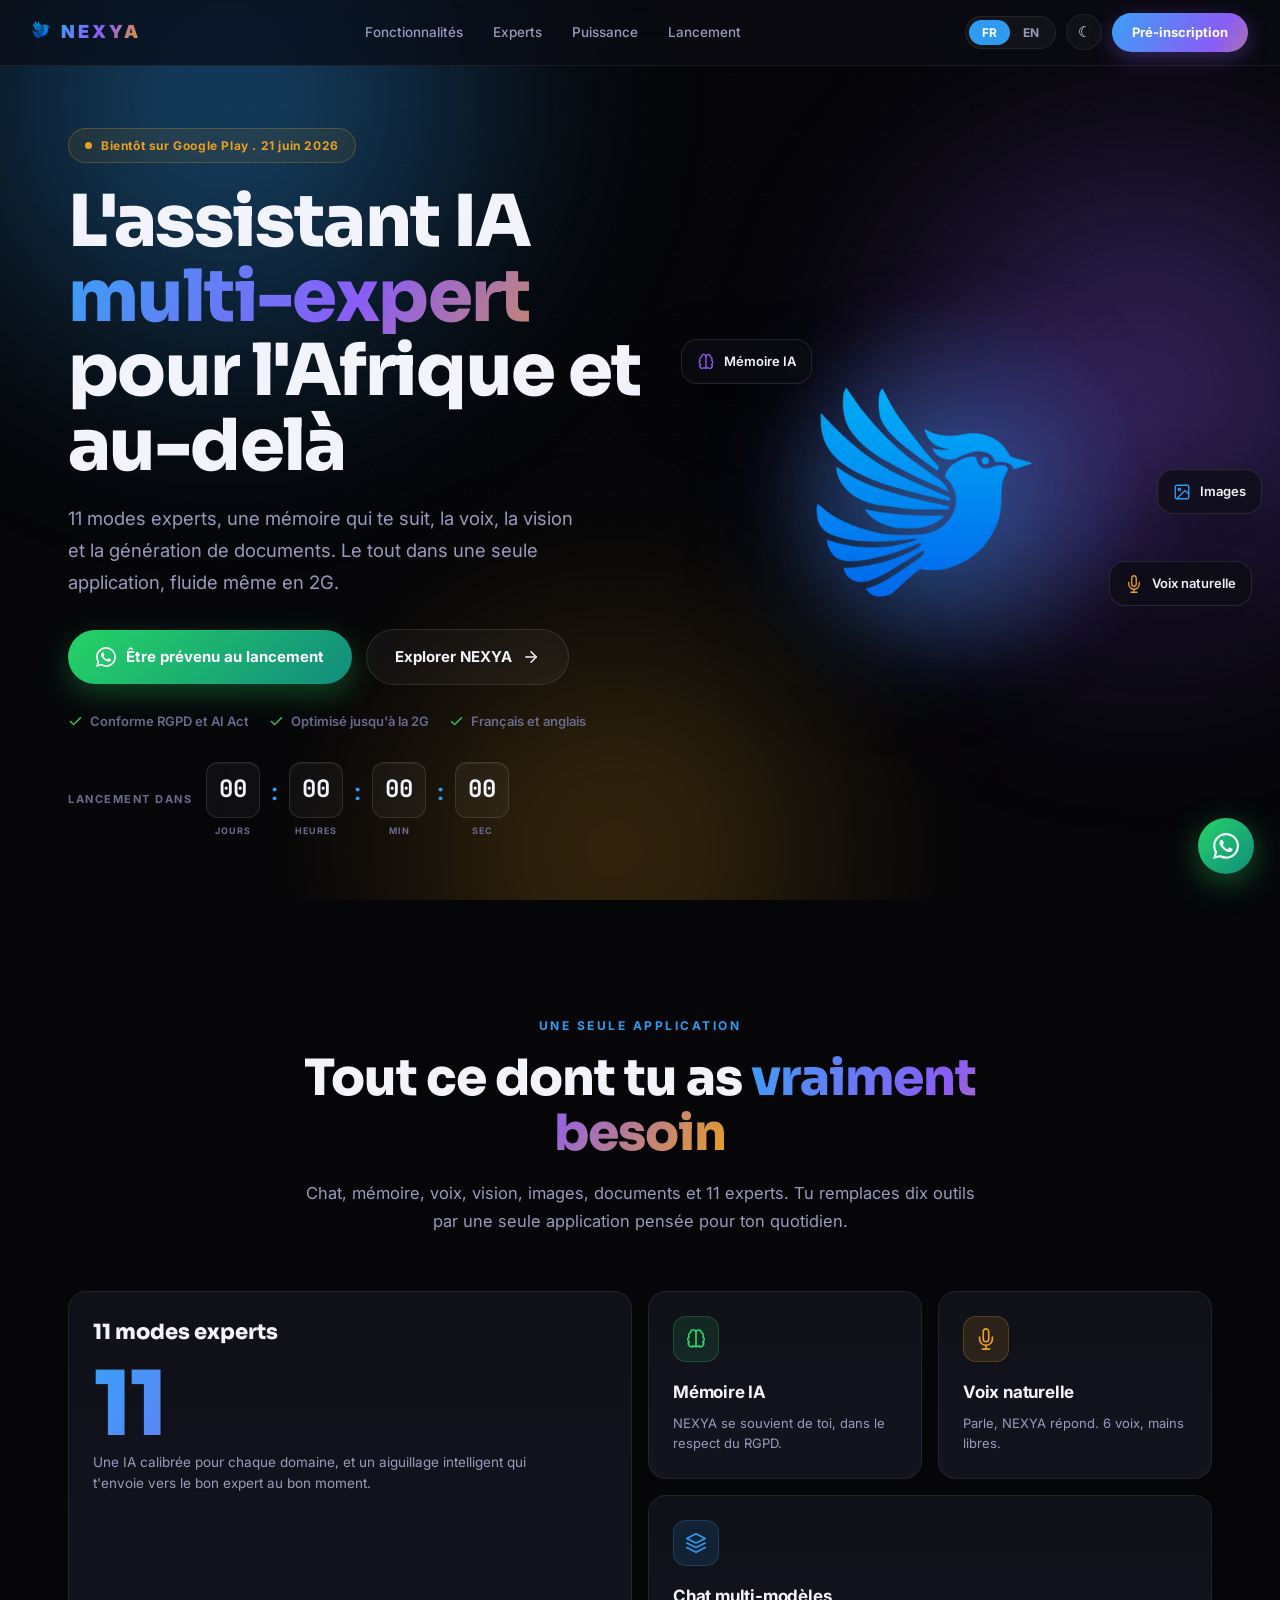
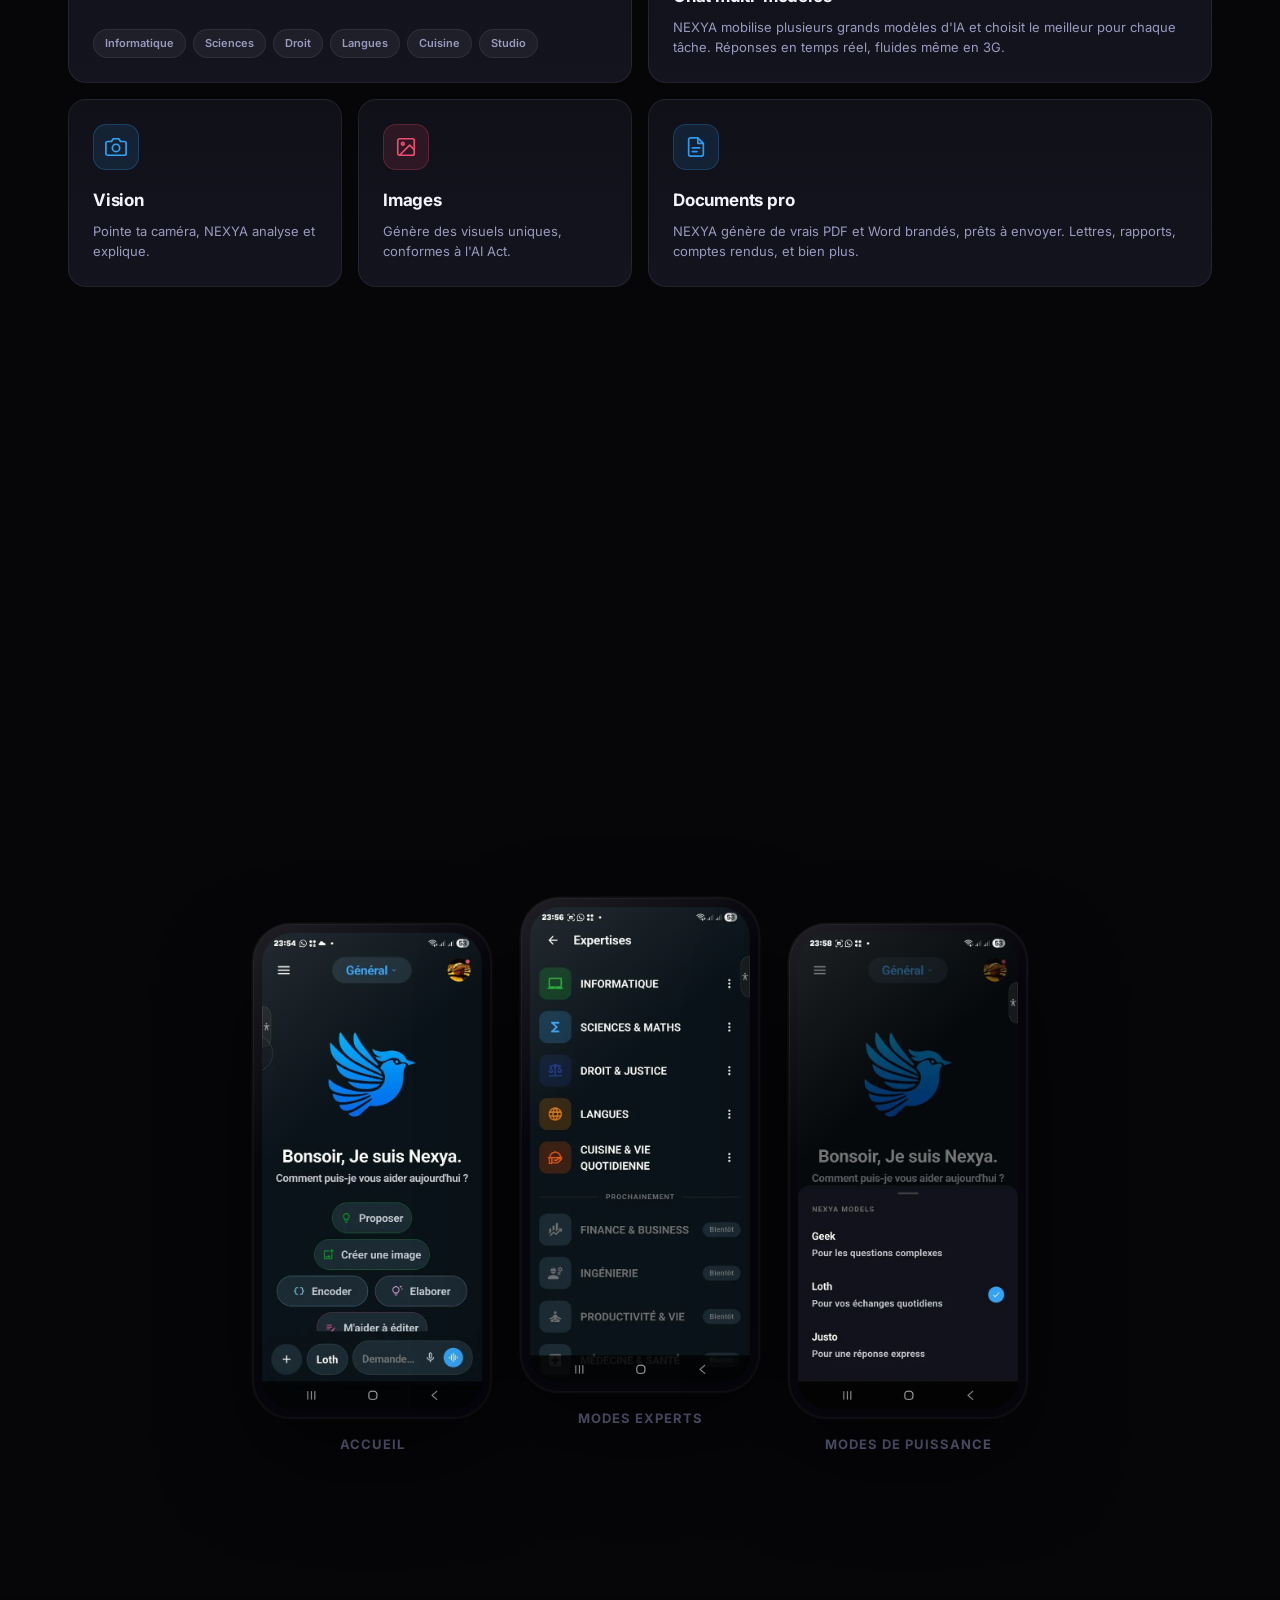
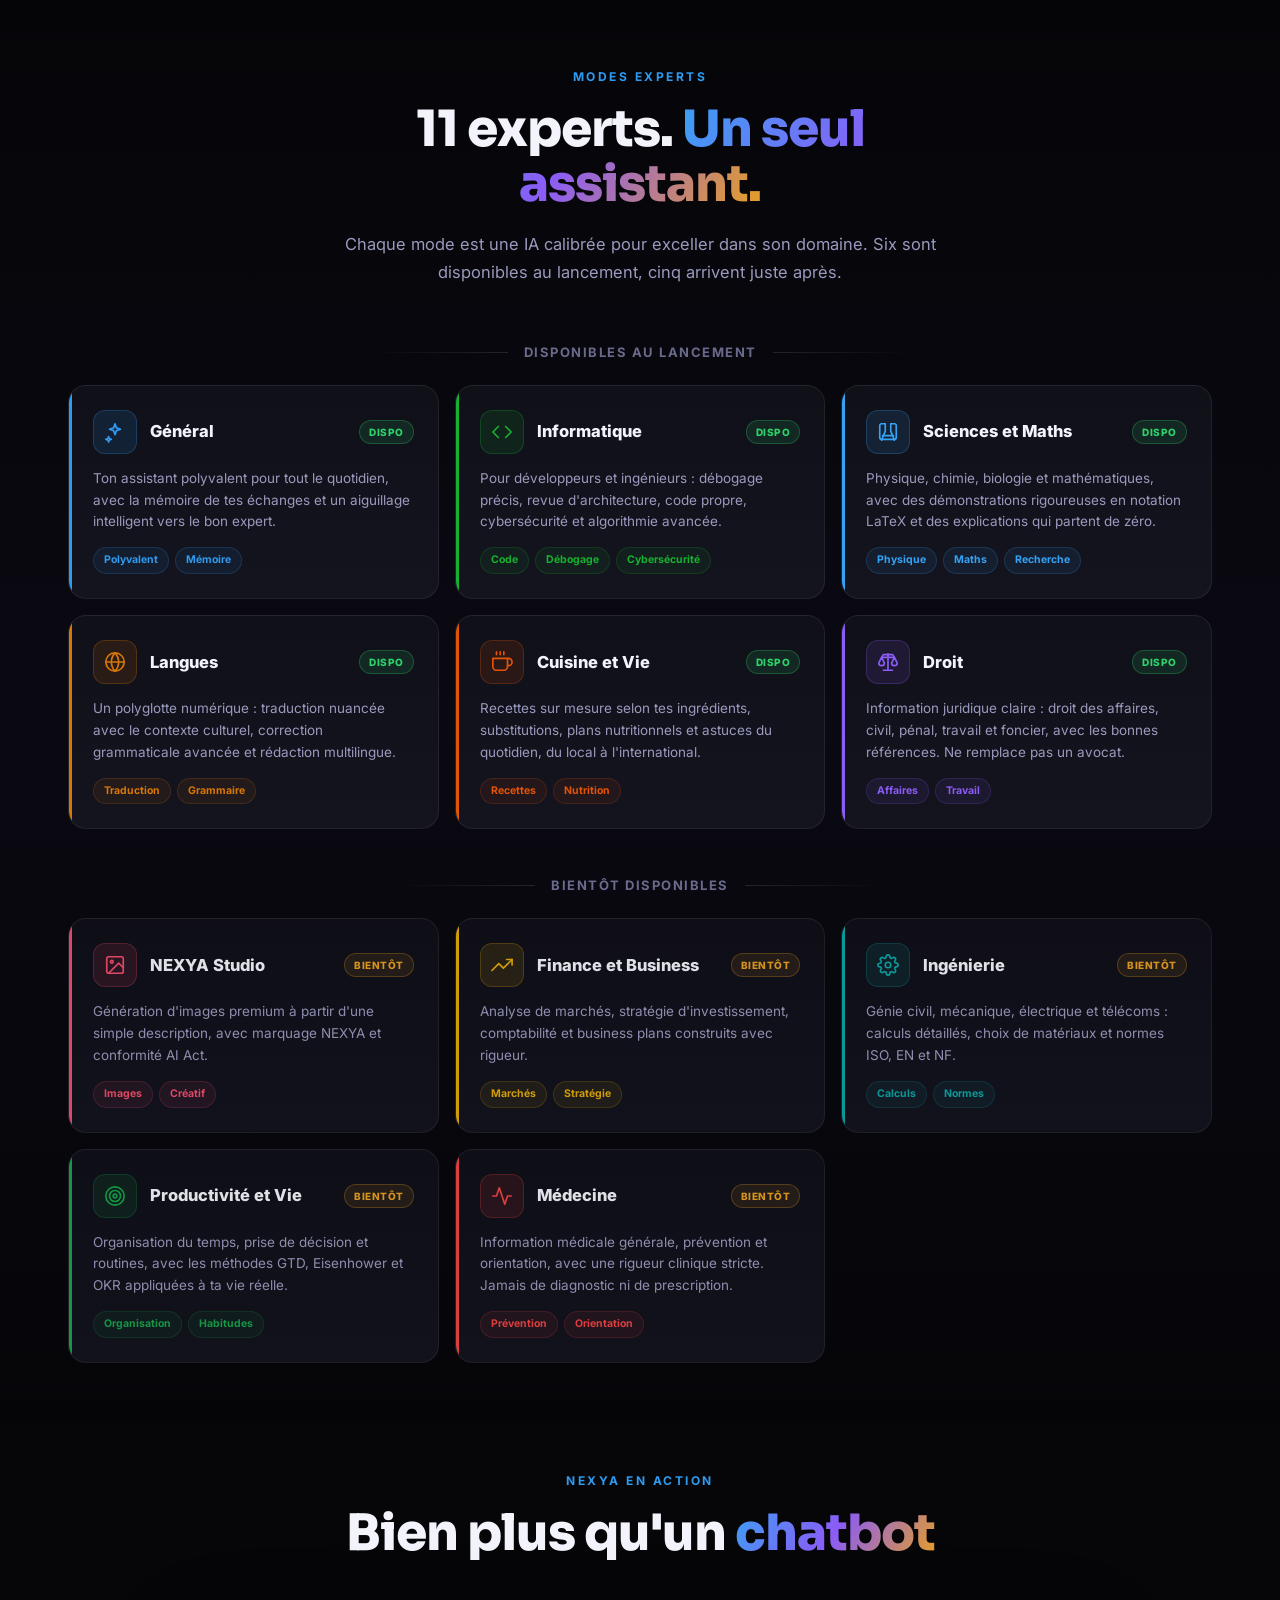
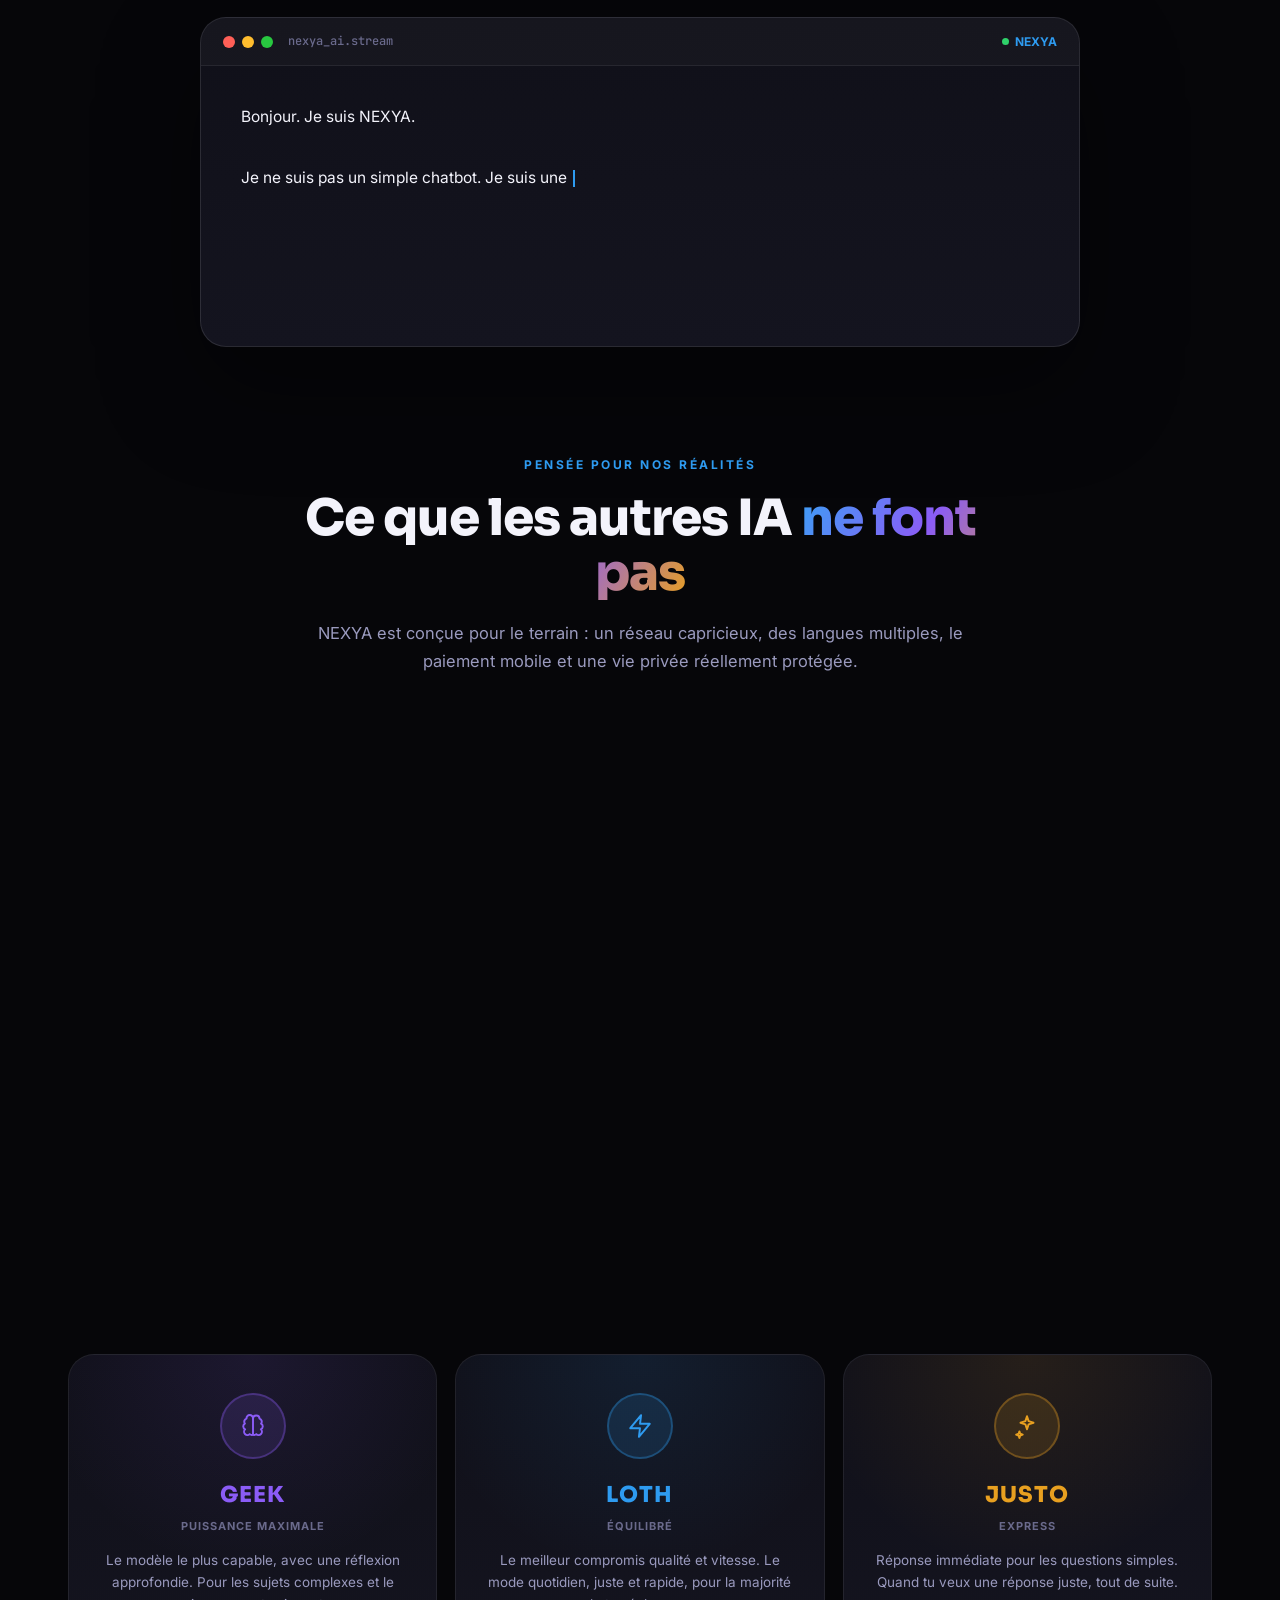
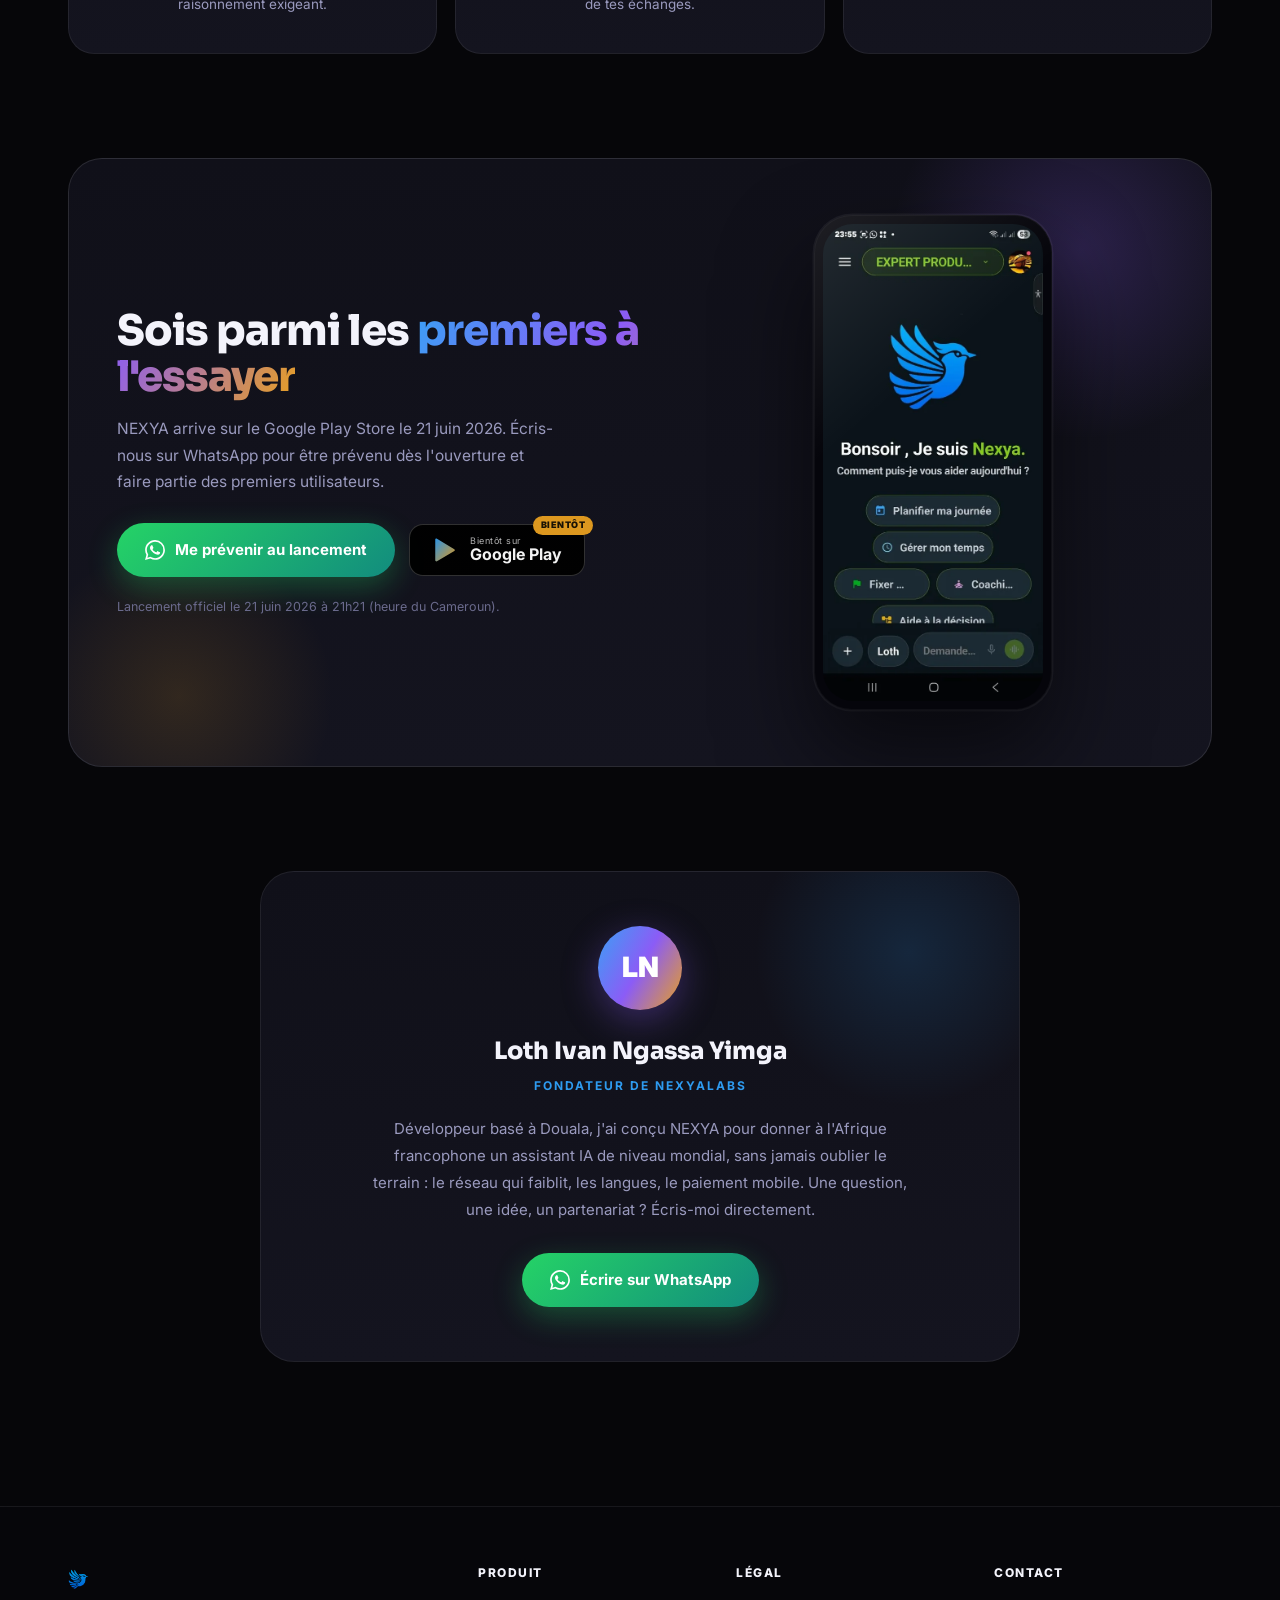
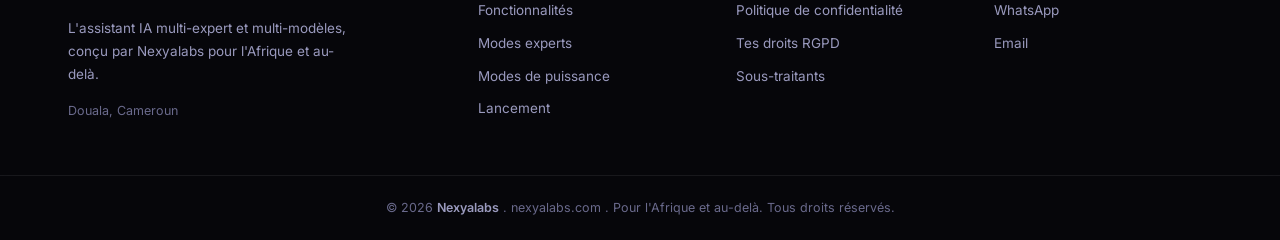
==== index.html @ 88c75c18 "Captures app reelles basculables sombre/clair + retour du gros logo oiseau flottant Nouvelle section" ====
<!DOCTYPE html>
<html lang="fr" data-theme="dark">
<head>
<meta charset="UTF-8"/>
<meta name="viewport" content="width=device-width, initial-scale=1.0"/>

<title>NEXYA AI - Assistant IA multi-expert | Nexyalabs</title>
<meta name="description" content="NEXYA AI, l'assistant IA multi-expert pour l'Afrique et au-delà. 11 modes experts, mémoire IA, voix, vision et documents. Bientôt sur Google Play."/>
<meta name="author" content="Nexyalabs - Loth Ivan Ngassa Yimga"/>
<meta name="theme-color" content="#060609"/>
<link rel="canonical" href="https://nexyalabs.com/"/>

<meta property="og:type" content="website"/>
<meta property="og:site_name" content="Nexyalabs"/>
<meta property="og:title" content="NEXYA AI - L'IA multi-expert pour l'Afrique et au-delà"/>
<meta property="og:description" content="11 modes experts, mémoire IA, voix, vision et documents pro. Bientôt sur Google Play."/>
<meta property="og:url" content="https://nexyalabs.com/"/>
<meta property="og:image" content="https://nexyalabs.com/assets/images/og-image.png"/>
<meta property="og:image:width" content="1200"/>
<meta property="og:image:height" content="630"/>
<meta property="og:locale" content="fr_FR"/>
<meta property="og:locale:alternate" content="en_US"/>

<meta name="twitter:card" content="summary_large_image"/>
<meta name="twitter:title" content="NEXYA AI - L'IA multi-expert pour l'Afrique et au-delà"/>
<meta name="twitter:description" content="11 modes experts, mémoire IA, voix, vision et documents pro. Bientôt sur Google Play."/>
<meta name="twitter:image" content="https://nexyalabs.com/assets/images/og-image.png"/>

<link rel="icon" type="image/png" sizes="32x32" href="/assets/images/favicon-32.png"/>
<link rel="icon" type="image/png" sizes="192x192" href="/assets/images/icon-192.png"/>
<link rel="apple-touch-icon" href="/assets/images/apple-touch-icon.png"/>
<link rel="manifest" href="/site.webmanifest"/>

<link rel="preconnect" href="https://fonts.googleapis.com"/>
<link rel="preconnect" href="https://fonts.gstatic.com" crossorigin/>
<link href="https://fonts.googleapis.com/css2?family=Inter:wght@300;400;500;600;700;800;900&family=JetBrains+Mono:wght@400;500;700&family=Sora:wght@600;700;800&display=swap" rel="stylesheet"/>

<script type="application/ld+json">
{ "@context": "https://schema.org", "@type": "Organization", "name": "Nexyalabs", "url": "https://nexyalabs.com", "logo": "https://nexyalabs.com/assets/images/icon-512.png", "founder": { "@type": "Person", "name": "Loth Ivan Ngassa Yimga" }, "foundingLocation": { "@type": "Place", "name": "Douala, Cameroun" }, "description": "Nexyalabs développe NEXYA AI, un assistant conversationnel mobile multi-expert et multi-modèles, pour l'Afrique et au-delà." }
</script>
<script type="application/ld+json">
{ "@context": "https://schema.org", "@type": "SoftwareApplication", "name": "NEXYA AI", "operatingSystem": "Android, iOS", "applicationCategory": "ProductivityApplication", "description": "Assistant IA multi-expert et multi-modèles : 11 modes experts, mémoire IA, voix, vision, génération d'images et de documents.", "publisher": { "@type": "Organization", "name": "Nexyalabs" } }
</script>

<!-- Countdown : 21 juin 2026 21h21 WAT (UTC+1) = 20h21 UTC -->
<script>
(function(){
  var L = new Date(Date.UTC(2026,5,21,20,21,0));
  var diff = L - Date.now(); if(diff<0) diff=0;
  window._CD = { d:String(Math.floor(diff/86400000)).padStart(2,'0'), h:String(Math.floor((diff%86400000)/3600000)).padStart(2,'0'), m:String(Math.floor((diff%3600000)/60000)).padStart(2,'0'), s:String(Math.floor((diff%60000)/1000)).padStart(2,'0') };
  window._LAUNCH = L;
})();
</script>

<style>
*,*::before,*::after{box-sizing:border-box;margin:0;padding:0}
html{scroll-behavior:smooth;-webkit-text-size-adjust:100%}

:root{
  --bg:#060609; --bg2:#0c0c12; --card:#101019; --card2:#14141f;
  --primary:#2E9BF0; --pr:46,155,240;
  --violet:#8B5CF6; --vr:139,92,246;
  --gold:#E8A020;   --gr:232,160,32;
  --grad:linear-gradient(120deg,#3aa0f5 0%,#8B5CF6 50%,#E8A020 100%);
  --text:#f3f3fb; --text2:#9a9abe; --text3:#6a6a8c;
  --line:rgba(255,255,255,.07); --line2:rgba(255,255,255,.11);
  --glass:rgba(12,12,18,.72);
  --r1:12px; --r2:18px; --r3:26px; --r4:34px; --rp:100px;
  --ease:cubic-bezier(.22,1,.36,1); --t:.35s;
  --shadow:0 24px 60px rgba(0,0,0,.45);
  --maxw:1200px;
}
[data-theme="light"]{
  --bg:#f5f6fc; --bg2:#eef0f8; --card:#ffffff; --card2:#f7f8fd;
  --primary:#1a7dd4; --pr:26,125,212; --violet:#7c4ddb; --vr:124,77,219; --gold:#b8780a; --gr:184,120,10;
  --grad:linear-gradient(120deg,#1a7dd4 0%,#7c4ddb 50%,#b8780a 100%);
  --text:#0b0b1c; --text2:#4c4c68; --text3:#8585a4;
  --line:rgba(0,0,0,.08); --line2:rgba(0,0,0,.13);
  --glass:rgba(245,246,252,.8);
  --shadow:0 24px 60px rgba(40,40,90,.14);
}
body{font-family:'Inter',sans-serif;background:var(--bg);color:var(--text);line-height:1.6;overflow-x:hidden;transition:background var(--t),color var(--t);-webkit-font-smoothing:antialiased}
::selection{background:rgba(var(--vr),.32);color:#fff}
a{color:inherit}
.font-d{font-family:'Sora','Inter',sans-serif}

.skip-link{position:absolute;left:-9999px;top:0;z-index:2000;padding:12px 20px;background:var(--primary);color:#fff;border-radius:0 0 12px 0;font-weight:700;font-size:14px}
.skip-link:focus{left:0;text-decoration:underline}
a:focus-visible,button:focus-visible,input:focus-visible{outline:2px solid var(--primary);outline-offset:3px;border-radius:8px}

/* ===== FOND AURORA + GRILLE ===== */
.bg-layer{position:fixed;inset:0;z-index:0;pointer-events:none;overflow:hidden}
.aurora{position:absolute;border-radius:50%;filter:blur(90px);opacity:.55;will-change:transform}
.au1{width:62vw;height:62vw;max-width:760px;max-height:760px;background:radial-gradient(circle,rgba(46,155,240,.9),transparent 68%);top:-22vw;left:-12vw;animation:au 20s ease-in-out infinite}
.au2{width:56vw;height:56vw;max-width:680px;max-height:680px;background:radial-gradient(circle,rgba(139,92,246,.8),transparent 68%);top:4vw;right:-16vw;animation:au 26s ease-in-out infinite reverse}
.au3{width:48vw;height:48vw;max-width:620px;max-height:620px;background:radial-gradient(circle,rgba(232,160,32,.55),transparent 68%);bottom:-20vw;left:24vw;animation:au 30s ease-in-out infinite}
[data-theme="light"] .aurora{opacity:.32}
@keyframes au{0%,100%{transform:translate(0,0) scale(1)}33%{transform:translate(5vw,3vw) scale(1.12)}66%{transform:translate(-4vw,2vw) scale(.94)}}
.grid-tex{position:absolute;inset:0;background-image:radial-gradient(circle,rgba(255,255,255,.035) 1px,transparent 1px);background-size:30px 30px;-webkit-mask-image:radial-gradient(ellipse 80% 60% at 50% 30%,#000 30%,transparent 75%);mask-image:radial-gradient(ellipse 80% 60% at 50% 30%,#000 30%,transparent 75%)}
[data-theme="light"] .grid-tex{background-image:radial-gradient(circle,rgba(0,0,0,.05) 1px,transparent 1px)}

/* ===== NAV ===== */
nav{position:fixed;top:0;left:0;right:0;z-index:900;display:flex;align-items:center;justify-content:space-between;padding:0 32px;height:66px;background:var(--glass);backdrop-filter:blur(26px) saturate(150%);-webkit-backdrop-filter:blur(26px) saturate(150%);border-bottom:1px solid var(--line);transition:background var(--t)}
.nav-brand{display:flex;align-items:center;gap:10px;text-decoration:none}
.nav-brand img{height:27px;object-fit:contain}
.nav-brand-name{font-size:18px;font-weight:900;letter-spacing:3px}
.nav-links{display:flex;align-items:center;gap:30px}
.nav-link{font-size:13.5px;font-weight:500;color:var(--text2);text-decoration:none;transition:color .25s;position:relative}
.nav-link::after{content:'';position:absolute;left:0;bottom:-6px;width:0;height:2px;background:var(--grad);border-radius:2px;transition:width .25s var(--ease)}
.nav-link:hover{color:var(--text)}.nav-link:hover::after{width:100%}
.nav-right{display:flex;align-items:center;gap:10px}
.lang-pill{display:flex;background:rgba(255,255,255,.04);border:1px solid var(--line);border-radius:var(--rp);padding:3px}
.lang-btn{padding:5px 13px;border:none;background:transparent;color:var(--text2);font-family:inherit;font-size:12px;font-weight:700;cursor:pointer;border-radius:var(--rp);transition:all .25s}
.lang-btn.on{background:var(--primary);color:#fff}
.icon-btn{width:36px;height:36px;border-radius:50%;border:1px solid var(--line);background:rgba(255,255,255,.03);color:var(--text);font-size:15px;cursor:pointer;display:flex;align-items:center;justify-content:center;transition:all .3s}
.icon-btn:hover{border-color:var(--primary);transform:rotate(18deg)}
.nav-cta{padding:9px 20px;border-radius:var(--rp);background:var(--grad);background-size:160%;border:none;color:#fff;font-family:inherit;font-size:13px;font-weight:700;cursor:pointer;text-decoration:none;box-shadow:0 6px 22px rgba(var(--vr),.32);transition:all .3s;white-space:nowrap}
.nav-cta:hover{transform:translateY(-2px);box-shadow:0 12px 32px rgba(var(--vr),.45);background-position:100%}

/* ===== UTILS ===== */
.shell{position:relative;z-index:1;max-width:var(--maxw);margin:0 auto;padding:0 28px}
section{position:relative;z-index:1}
.eyebrow{display:inline-flex;align-items:center;gap:9px;padding:7px 16px;border-radius:var(--rp);background:rgba(var(--gr),.08);border:1px solid rgba(var(--gr),.26);color:var(--gold);font-size:12px;font-weight:700;letter-spacing:.6px}
.eyebrow .dot{width:7px;height:7px;border-radius:50%;background:var(--gold);box-shadow:0 0 0 0 rgba(var(--gr),.6);animation:pulse 2s ease-in-out infinite}
@keyframes pulse{0%,100%{box-shadow:0 0 0 0 rgba(var(--gr),.5)}50%{box-shadow:0 0 0 7px rgba(var(--gr),0)}}
.grad-text{background:var(--grad);-webkit-background-clip:text;background-clip:text;-webkit-text-fill-color:transparent}
.sec-head{text-align:center;max-width:680px;margin:0 auto 56px}
.sec-tag{display:inline-block;font-size:12px;font-weight:700;letter-spacing:2.5px;text-transform:uppercase;color:var(--primary);margin-bottom:16px}
.sec-title{font-size:clamp(30px,4.6vw,50px);font-weight:800;line-height:1.1;letter-spacing:-1px}
.sec-sub{font-size:16.5px;color:var(--text2);margin-top:18px;line-height:1.7}
.sec-pad{padding:104px 0}
.glass{background:linear-gradient(180deg,rgba(255,255,255,.04),rgba(255,255,255,.015));border:1px solid var(--line);border-radius:var(--r3);backdrop-filter:blur(8px)}
[data-theme="light"] .glass{background:var(--card)}

/* ===== HERO ===== */
#hero{padding:128px 0 70px;min-height:100vh;display:flex;align-items:center}
.hero-grid{display:grid;grid-template-columns:1.08fr .92fr;gap:54px;align-items:center;width:100%}
.hero-h1{font-family:'Sora','Inter',sans-serif;font-size:clamp(40px,5.6vw,72px);font-weight:800;line-height:1.04;letter-spacing:-1.6px;margin:22px 0 20px}
.hero-h1 .l{display:block}
.hero-sub{font-size:clamp(15.5px,1.7vw,18.5px);color:var(--text2);line-height:1.72;max-width:520px;margin-bottom:30px}
.hero-cta{display:flex;gap:14px;flex-wrap:wrap;align-items:center;margin-bottom:26px}
.btn{padding:15px 28px;border-radius:var(--rp);font-family:inherit;font-size:15px;font-weight:700;cursor:pointer;display:inline-flex;align-items:center;gap:10px;text-decoration:none;transition:all .3s var(--ease);border:none}
.btn-grad{background:var(--grad);background-size:180%;color:#fff;box-shadow:0 10px 30px rgba(var(--vr),.34)}
.btn-grad:hover{transform:translateY(-3px);box-shadow:0 18px 44px rgba(var(--vr),.5);background-position:100%}
.btn-wa{background:linear-gradient(135deg,#25D366,#128C7E);color:#fff;box-shadow:0 10px 30px rgba(37,211,102,.3)}
.btn-wa:hover{transform:translateY(-3px);box-shadow:0 18px 44px rgba(37,211,102,.45)}
.btn-wa svg{width:20px;height:20px;fill:#fff;flex-shrink:0}
.btn-ghost{background:rgba(255,255,255,.04);border:1px solid var(--line2);color:var(--text)}
.btn-ghost:hover{transform:translateY(-3px);border-color:var(--primary);background:rgba(var(--pr),.06)}
.btn-ghost svg{width:18px;height:18px}
.hero-trust{display:flex;gap:8px 20px;flex-wrap:wrap;font-size:13px;color:var(--text3);font-weight:600;margin-bottom:30px}
.hero-trust span{display:inline-flex;align-items:center;gap:7px}
.hero-trust svg{width:15px;height:15px;color:#2fd16a}
.mini-cd{display:flex;align-items:center;gap:14px;flex-wrap:wrap}
.mini-cd-label{font-size:11px;font-weight:700;letter-spacing:1.5px;text-transform:uppercase;color:var(--text3)}
.mini-cd-row{display:flex;align-items:center;gap:8px}
.cdi{display:flex;flex-direction:column;align-items:center}
.flip{width:54px;height:56px;perspective:400px}
.flip-in{width:100%;height:100%;transform-style:preserve-3d}
.flip-face{position:absolute;inset:0;border-radius:12px;display:flex;align-items:center;justify-content:center;font-family:'JetBrains Mono',monospace;font-size:24px;font-weight:700;color:var(--text);background:rgba(255,255,255,.04);border:1px solid var(--line2);box-shadow:inset 0 1px 0 rgba(255,255,255,.06);backface-visibility:hidden}
.flip.go .flip-in{animation:flipIt .45s ease-in-out}
@keyframes flipIt{0%{transform:rotateX(0)}45%{transform:rotateX(-90deg)}55%{transform:rotateX(-90deg)}100%{transform:rotateX(0)}}
.cdi-lab{font-size:9px;font-weight:700;letter-spacing:1px;text-transform:uppercase;color:var(--text3);margin-top:6px}
.cd-sep{font-family:'JetBrains Mono',monospace;font-size:22px;font-weight:700;color:var(--primary);margin-bottom:14px}

/* HERO RIGHT - PHONE */
.hero-stage{position:relative;display:flex;justify-content:center;align-items:center}
.hero-stage::before{content:'';position:absolute;width:115%;height:115%;background:radial-gradient(circle,rgba(var(--vr),.22),transparent 62%);filter:blur(20px)}
.hero-bird{position:relative;display:flex;align-items:center;justify-content:center;z-index:2;width:100%;animation:birdFloat 6s ease-in-out infinite}
.hero-bird img{width:min(330px,76%);height:auto;position:relative;z-index:2;filter:drop-shadow(0 26px 64px rgba(var(--pr),.5))}
.hero-bird-ring{position:absolute;width:min(440px,100%);aspect-ratio:1/1;border-radius:50%;background:radial-gradient(circle,rgba(var(--pr),.2) 0%,transparent 60%);animation:ringPulse 4.5s ease-in-out infinite}
@keyframes birdFloat{0%,100%{transform:translateY(0) rotate(-.6deg)}33%{transform:translateY(-16px) rotate(.6deg)}66%{transform:translateY(-8px) rotate(-.3deg)}}
@keyframes ringPulse{0%,100%{transform:scale(1);opacity:.6}50%{transform:scale(1.12);opacity:1}}
.float-pill{position:absolute;z-index:3;display:flex;align-items:center;gap:9px;padding:11px 15px;border-radius:16px;background:var(--glass);border:1px solid var(--line2);box-shadow:var(--shadow);backdrop-filter:blur(20px);font-size:13px;font-weight:600;color:var(--text);white-space:nowrap;animation:bob var(--d,6s) ease-in-out infinite}
.float-pill svg{width:18px;height:18px}
.fp-1{top:8%;left:-6%;--d:5.5s}
.fp-2{bottom:14%;right:-8%;--d:6.5s;animation-delay:.6s}
.fp-3{top:46%;right:-10%;--d:7s;animation-delay:.3s}
@keyframes bob{0%,100%{transform:translateY(0)}50%{transform:translateY(-12px)}}

/* ===== SHOWCASE (captures app, bascule sombre/clair) ===== */
.shot-row{display:flex;justify-content:center;align-items:flex-start;gap:30px;flex-wrap:wrap}
.shot-item{display:flex;flex-direction:column;align-items:center;gap:16px}
.shot-item:nth-child(2) .shot-device{margin-top:-26px}
.shot-device{width:238px;border-radius:38px;padding:9px;background:#05050b;position:relative;box-shadow:0 44px 90px rgba(0,0,0,.55),0 0 0 1.5px rgba(255,255,255,.06),inset 0 0 0 1px rgba(255,255,255,.04);transition:transform .45s var(--ease),box-shadow .45s}
.shot-device::after{content:'';position:absolute;inset:0;border-radius:38px;background:linear-gradient(140deg,rgba(255,255,255,.1),transparent 36%);pointer-events:none;z-index:3}
.shot-item:hover .shot-device{transform:translateY(-12px);box-shadow:0 56px 110px rgba(0,0,0,.6),0 0 0 1.5px rgba(var(--pr),.32)}
.shot-screen{border-radius:30px;overflow:hidden;display:block;background:#0a0a12;line-height:0}
.shot-screen img{width:100%;height:auto;display:block}
.shot-screen .shot-light{display:none}
[data-theme="light"] .shot-screen .shot-dark{display:none}
[data-theme="light"] .shot-screen .shot-light{display:block}
.shot-cap{font-size:13px;font-weight:700;letter-spacing:1px;text-transform:uppercase;color:var(--text3)}
.join-right .shot-device{animation:bob 7s ease-in-out infinite}
@media(max-width:680px){.shot-item:nth-child(2) .shot-device{margin-top:0}.shot-device{width:210px}.join-right .shot-device{animation:none}}

/* PHONE MOCKUP */
.phone{position:relative;width:280px;z-index:2;animation:bob 7s ease-in-out infinite}
.phone-frame{position:relative;background:#04040a;border-radius:46px;padding:12px;box-shadow:0 60px 130px rgba(0,0,0,.6),0 0 0 1.5px rgba(255,255,255,.06),inset 0 0 0 1px rgba(255,255,255,.04)}
.phone-frame::before{content:'';position:absolute;top:15px;left:50%;transform:translateX(-50%);width:100px;height:24px;background:#04040a;border-radius:0 0 18px 18px;z-index:5}
.phone-frame::after{content:'';position:absolute;inset:0;border-radius:46px;background:linear-gradient(140deg,rgba(255,255,255,.12) 0%,transparent 36%);pointer-events:none;z-index:6}
.phone-screen{background:#0a0a12;border-radius:34px;overflow:hidden;height:572px;display:flex;flex-direction:column}
.ph-status{display:flex;justify-content:space-between;align-items:center;padding:15px 24px 9px;font-size:11px;font-weight:700;color:#e8e8ff}
.ph-status .sig{display:flex;gap:3px;align-items:flex-end}
.ph-status .sig i{display:block;width:3px;background:#e8e8ff;border-radius:1px}
.ph-status .sig i:nth-child(1){height:5px}.ph-status .sig i:nth-child(2){height:8px}.ph-status .sig i:nth-child(3){height:11px}.ph-status .sig i:nth-child(4){height:14px;opacity:.4}
.ph-header{display:flex;align-items:center;gap:9px;padding:8px 18px 13px;border-bottom:1px solid rgba(255,255,255,.06)}
.ph-logo{width:25px;height:25px;border-radius:8px;background:var(--grad);display:flex;align-items:center;justify-content:center;font-size:13px;font-weight:900;color:#fff}
.ph-name{font-size:13.5px;font-weight:800;color:#f0f0ff}
.ph-expert{display:inline-flex;align-items:center;gap:5px;margin-left:auto;padding:4px 11px;border-radius:100px;background:rgba(46,155,240,.14);border:1px solid rgba(46,155,240,.32);color:#7cc4ff;font-size:10px;font-weight:700}
.ph-expert .d{width:5px;height:5px;border-radius:50%;background:#7cc4ff}
.ph-chat{flex:1;padding:18px 14px;display:flex;flex-direction:column;gap:12px;overflow:hidden}
.ph-bubble{max-width:85%;padding:11px 14px;border-radius:17px;font-size:11.5px;line-height:1.5}
.ph-user{align-self:flex-end;background:var(--grad);color:#fff;border-bottom-right-radius:5px}
.ph-ai{align-self:flex-start;background:#16161f;color:#e8e8ff;border-bottom-left-radius:5px;border:1px solid rgba(255,255,255,.05)}
.ph-ai code{background:rgba(46,155,240,.16);color:#7cc4ff;padding:1px 5px;border-radius:4px;font-family:'JetBrains Mono',monospace;font-size:10px}
.ph-typing{display:inline-flex;gap:4px;align-items:center;padding:4px 0}
.ph-typing i{width:6px;height:6px;border-radius:50%;background:#5a5a78;animation:phType 1.2s ease-in-out infinite}
.ph-typing i:nth-child(2){animation-delay:.2s}.ph-typing i:nth-child(3){animation-delay:.4s}
@keyframes phType{0%,60%,100%{opacity:.3;transform:translateY(0)}30%{opacity:1;transform:translateY(-3px)}}
.ph-input{margin:8px 14px 18px;padding:10px 12px;background:#13131c;border:1px solid rgba(255,255,255,.07);border-radius:18px}
.ph-pills{display:flex;gap:6px;margin-bottom:9px}
.ph-pill{flex:1;text-align:center;padding:6px 0;border-radius:9px;font-size:9px;font-weight:800;letter-spacing:.5px}
.ph-pill.geek{background:rgba(139,92,246,.16);color:#b79bf7;border:1px solid rgba(139,92,246,.34)}
.ph-pill.loth{background:rgba(46,155,240,.2);color:#7cc4ff;border:1px solid rgba(46,155,240,.48)}
.ph-pill.justo{background:rgba(232,160,32,.14);color:#f0b94e;border:1px solid rgba(232,160,32,.32)}
.ph-inrow{display:flex;align-items:center;gap:8px}
.ph-inrow .txt{flex:1;font-size:10.5px;color:#5a5a78}
.ph-send{width:29px;height:29px;border-radius:50%;background:var(--grad);display:flex;align-items:center;justify-content:center;flex-shrink:0}
.ph-send svg{width:13px;height:13px;stroke:#fff;fill:none}

/* ===== BENTO ===== */
.bento{display:grid;grid-template-columns:repeat(4,1fr);grid-auto-rows:188px;gap:16px;
  grid-template-areas:
   "exp exp mem voi"
   "exp exp mul mul"
   "vis stu doc doc"
   "pla pro dra dra";}
.bcell{position:relative;overflow:hidden;border-radius:var(--r2);background:linear-gradient(180deg,var(--card),var(--card2));border:1px solid var(--line);padding:24px;display:flex;flex-direction:column;transition:transform .4s var(--ease),border-color .4s,box-shadow .4s;opacity:0;transform:translateY(26px)}
.bcell.vis{opacity:1;transform:translateY(0)}
.bcell::after{content:'';position:absolute;top:-50px;right:-50px;width:160px;height:160px;border-radius:50%;background:radial-gradient(circle,rgba(var(--cc,46,155,240),.16),transparent 65%);opacity:0;transition:opacity .4s}
.bcell:hover{transform:translateY(-6px);border-color:rgba(var(--cc,46,155,240),.42);box-shadow:0 24px 60px rgba(var(--cc,46,155,240),.16)}
.bcell:hover::after{opacity:1}
.bi{width:46px;height:46px;border-radius:13px;display:flex;align-items:center;justify-content:center;margin-bottom:auto;background:rgba(var(--cc,46,155,240),.12);border:1px solid rgba(var(--cc,46,155,240),.24);color:rgb(var(--cc,46,155,240))}
.bn{font-size:17px;font-weight:700;margin:16px 0 7px;letter-spacing:-.2px}
.bd{font-size:13px;color:var(--text2);line-height:1.6}
.b-exp{grid-area:exp;justify-content:flex-start}
.b-mem{grid-area:mem}.b-voi{grid-area:voi}.b-mul{grid-area:mul}.b-vis{grid-area:vis}.b-stu{grid-area:stu}.b-doc{grid-area:doc}.b-pla{grid-area:pla}.b-pro{grid-area:pro}.b-dra{grid-area:dra}
.exp-big-num{font-family:'Sora',sans-serif;font-size:clamp(54px,7vw,92px);font-weight:800;line-height:.9;letter-spacing:-3px;background:var(--grad);-webkit-background-clip:text;background-clip:text;-webkit-text-fill-color:transparent;margin:6px 0}
.exp-big-t{font-size:21px;font-weight:800;margin-bottom:9px}
.exp-big-d{font-size:13.5px;color:var(--text2);line-height:1.6;max-width:90%}
.exp-dots{display:flex;flex-wrap:wrap;gap:7px;margin-top:auto;padding-top:18px}
.exp-dot{font-size:11px;font-weight:600;padding:5px 11px;border-radius:var(--rp);background:rgba(255,255,255,.05);border:1px solid var(--line);color:var(--text2)}

/* ===== EXPERTS ===== */
#experts .grad-bg{position:absolute;inset:0;background:linear-gradient(180deg,transparent,rgba(var(--vr),.04) 50%,transparent);z-index:-1}
.exp-switch{display:flex;justify-content:center;gap:8px;margin-bottom:14px}
.exp-pill{padding:6px 16px;border-radius:var(--rp);font-size:12px;font-weight:700;letter-spacing:.5px}
.exp-pill.live{background:rgba(47,209,106,.1);border:1px solid rgba(47,209,106,.3);color:#2fd16a}
.exp-pill.soon{background:rgba(var(--gr),.08);border:1px solid rgba(var(--gr),.28);color:var(--gold)}
.exp-band{font-size:13px;font-weight:700;letter-spacing:1.5px;text-transform:uppercase;color:var(--text3);text-align:center;margin:46px 0 22px;display:flex;align-items:center;gap:16px;justify-content:center}
.exp-band::before,.exp-band::after{content:'';height:1px;flex:1;max-width:140px;background:linear-gradient(90deg,transparent,var(--line2))}
.exp-band::after{background:linear-gradient(90deg,var(--line2),transparent)}
.exp-grid{display:grid;grid-template-columns:repeat(auto-fit,minmax(280px,1fr));gap:16px}
.ecard{position:relative;overflow:hidden;background:linear-gradient(180deg,var(--card),var(--card2));border:1px solid var(--line);border-radius:var(--r2);padding:24px;transition:transform .35s var(--ease),border-color .35s,box-shadow .35s;opacity:0;transform:translateY(24px)}
.ecard.vis{opacity:1;transform:translateY(0)}
.ecard::before{content:'';position:absolute;left:0;top:0;bottom:0;width:3px;background:rgb(var(--cc));transition:width .3s}
.ecard:hover{transform:translateY(-6px);border-color:rgba(var(--cc),.45);box-shadow:0 22px 54px rgba(var(--cc),.16)}
.ecard:hover::before{width:5px}
.ecard.soon{opacity:.78}.ecard.soon.vis{opacity:.92}
.ec-top{display:flex;align-items:center;gap:13px;margin-bottom:14px}
.ec-ic{width:44px;height:44px;border-radius:12px;display:flex;align-items:center;justify-content:center;background:rgba(var(--cc),.12);border:1px solid rgba(var(--cc),.24);color:rgb(var(--cc));flex-shrink:0}
.ec-name{font-size:16.5px;font-weight:800}
.ec-stat{margin-left:auto;font-size:10px;font-weight:800;letter-spacing:.5px;text-transform:uppercase;padding:3px 9px;border-radius:var(--rp)}
.ec-stat.live{background:rgba(47,209,106,.12);color:#2fd16a;border:1px solid rgba(47,209,106,.28)}
.ec-stat.soon{background:rgba(var(--gr),.1);color:var(--gold);border:1px solid rgba(var(--gr),.28)}
.ec-d{font-size:13.5px;color:var(--text2);line-height:1.62;margin-bottom:14px}
.ec-tags{display:flex;flex-wrap:wrap;gap:6px}
.ec-tag{font-size:10.5px;font-weight:700;padding:4px 10px;border-radius:var(--rp);background:rgba(var(--cc),.08);border:1px solid rgba(var(--cc),.18);color:rgb(var(--cc))}

/* ===== DIFF ===== */
.diff-grid{display:grid;grid-template-columns:repeat(auto-fit,minmax(248px,1fr));gap:16px}
.dcard{background:linear-gradient(180deg,var(--card),var(--card2));border:1px solid var(--line);border-radius:var(--r2);padding:28px;transition:transform .4s var(--ease),border-color .4s,box-shadow .4s;opacity:0;transform:translateY(24px)}
.dcard.vis{opacity:1;transform:translateY(0)}
.dcard:hover{transform:translateY(-6px);border-color:rgba(var(--gr),.34);box-shadow:0 20px 50px rgba(var(--gr),.14)}
.di{width:48px;height:48px;border-radius:14px;display:flex;align-items:center;justify-content:center;margin-bottom:18px;background:rgba(var(--gr),.1);border:1px solid rgba(var(--gr),.22);color:var(--gold)}
.dn{font-size:16.5px;font-weight:800;margin-bottom:9px}
.dd{font-size:13.5px;color:var(--text2);line-height:1.62}

/* ===== POWER ===== */
.pow-grid{display:grid;grid-template-columns:repeat(3,1fr);gap:18px}
.pcard{position:relative;overflow:hidden;text-align:center;background:linear-gradient(180deg,var(--card),var(--card2));border:1px solid var(--line);border-radius:var(--r3);padding:38px 28px;transition:transform .4s var(--ease),border-color .4s,box-shadow .4s;opacity:0;transform:translateY(24px) scale(.97)}
.pcard.vis{opacity:1;transform:translateY(0) scale(1)}
.pcard::after{content:'';position:absolute;inset:0;background:radial-gradient(circle at 50% 0,rgba(var(--cc),.1),transparent 62%);pointer-events:none}
.pcard:hover{transform:translateY(-8px);border-color:rgba(var(--cc),.5);box-shadow:0 26px 64px rgba(var(--cc),.2)}
.pb{display:inline-flex;align-items:center;justify-content:center;width:66px;height:66px;border-radius:50%;margin-bottom:18px;background:rgba(var(--cc),.13);border:2px solid rgba(var(--cc),.32);color:rgb(var(--cc));position:relative;z-index:1}
.pname{font-family:'Sora',sans-serif;font-size:22px;font-weight:800;letter-spacing:1px;color:rgb(var(--cc));margin-bottom:6px;position:relative;z-index:1}
.ptag{font-size:11px;font-weight:700;letter-spacing:1px;text-transform:uppercase;color:var(--text3);margin-bottom:14px;position:relative;z-index:1}
.pdesc{font-size:13.5px;color:var(--text2);line-height:1.62;position:relative;z-index:1}

/* ===== DEMO TERMINAL ===== */
.terminal{max-width:880px;margin:0 auto;background:linear-gradient(180deg,var(--card),var(--card2));border:1px solid var(--line2);border-radius:var(--r3);overflow:hidden;box-shadow:0 40px 100px rgba(0,0,0,.4)}
.term-bar{display:flex;align-items:center;gap:7px;padding:14px 22px;background:rgba(255,255,255,.025);border-bottom:1px solid var(--line)}
.td{width:12px;height:12px;border-radius:50%}.td-r{background:#FF5F57}.td-y{background:#FFBD2E}.td-g{background:#28C840}
.term-title{margin-left:8px;font-size:12px;color:var(--text3);font-weight:500;font-family:'JetBrains Mono',monospace}
.term-badge{margin-left:auto;display:flex;align-items:center;gap:6px;font-size:12px;color:var(--primary);font-weight:700}
.term-dot{width:7px;height:7px;border-radius:50%;background:#2fd16a;animation:pulse 2s ease-in-out infinite}
.term-body{padding:36px 40px;min-height:280px}
#stream-out{font-size:15.5px;color:var(--text);line-height:1.95;white-space:pre-wrap}
.cursor{display:inline-block;width:2px;height:1.1em;background:var(--primary);margin-left:2px;vertical-align:middle;animation:blink 1s step-end infinite}
@keyframes blink{0%,100%{opacity:1}50%{opacity:0}}

/* ===== JOIN ===== */
.join-card{position:relative;overflow:hidden;display:grid;grid-template-columns:1fr .85fr;gap:46px;align-items:center;border-radius:var(--r4);padding:56px 48px;background:linear-gradient(180deg,var(--card),var(--card2));border:1px solid var(--line2)}
.join-card::before{content:'';position:absolute;top:-120px;right:-80px;width:420px;height:420px;background:radial-gradient(circle,rgba(var(--vr),.22),transparent 64%);pointer-events:none}
.join-card::after{content:'';position:absolute;bottom:-100px;left:-60px;width:340px;height:340px;background:radial-gradient(circle,rgba(var(--gr),.14),transparent 64%);pointer-events:none}
.join-left{position:relative;z-index:1}
.join-t{font-family:'Sora',sans-serif;font-size:clamp(28px,4vw,42px);font-weight:800;line-height:1.1;letter-spacing:-1px;margin-bottom:16px}
.join-d{font-size:15.5px;color:var(--text2);line-height:1.7;margin-bottom:28px;max-width:440px}
.join-cta{display:flex;gap:14px;flex-wrap:wrap;align-items:center}
.play-badge{display:inline-flex;align-items:center;gap:12px;padding:11px 22px;border-radius:14px;background:#000;border:1px solid rgba(255,255,255,.2);text-decoration:none;cursor:default;position:relative;opacity:.95}
[data-theme="light"] .play-badge{background:#111}
.play-badge .pg-ic{width:26px;height:26px;flex-shrink:0}
.play-badge .pg-txt{display:flex;flex-direction:column;line-height:1.1;text-align:left}
.play-badge .pg-txt small{font-size:9px;color:#bbb;letter-spacing:.5px}
.play-badge .pg-txt b{font-size:16px;color:#fff;font-weight:700}
.play-badge .pg-soon{position:absolute;top:-9px;right:-9px;background:var(--gold);color:#1a1205;font-size:9px;font-weight:900;padding:2px 8px;border-radius:var(--rp);letter-spacing:.5px;text-transform:uppercase}
.join-note{margin-top:20px;font-size:12.5px;color:var(--text3);position:relative;z-index:1}
.join-right{position:relative;z-index:1;display:flex;justify-content:center}

/* ===== FOUNDER ===== */
.founder{position:relative;overflow:hidden;text-align:center;border-radius:var(--r4);padding:54px 44px;background:linear-gradient(180deg,var(--card),var(--card2));border:1px solid var(--line);max-width:760px;margin:0 auto}
.founder::before{content:'';position:absolute;top:-90px;right:-60px;width:340px;height:340px;background:radial-gradient(circle,rgba(var(--pr),.16),transparent 64%);pointer-events:none}
.f-av{width:84px;height:84px;border-radius:50%;background:var(--grad);display:flex;align-items:center;justify-content:center;font-size:28px;font-weight:900;color:#fff;margin:0 auto 22px;box-shadow:0 10px 36px rgba(var(--vr),.34);position:relative;z-index:1}
.f-name{font-family:'Sora',sans-serif;font-size:24px;font-weight:800;margin-bottom:6px;position:relative;z-index:1}
.f-role{font-size:12px;color:var(--primary);font-weight:700;letter-spacing:2px;text-transform:uppercase;margin-bottom:20px;position:relative;z-index:1}
.f-bio{font-size:15px;color:var(--text2);max-width:540px;margin:0 auto 30px;line-height:1.8;position:relative;z-index:1}

/* ===== FOOTER ===== */
footer{position:relative;z-index:1;border-top:1px solid var(--line);background:rgba(8,8,12,.6);backdrop-filter:blur(10px);margin-top:40px}
[data-theme="light"] footer{background:var(--bg2)}
.footer-top{max-width:var(--maxw);margin:0 auto;padding:56px 28px 40px;display:grid;grid-template-columns:1.7fr 1fr 1fr 1fr;gap:40px}
.footer-brand img{height:30px;margin-bottom:16px;opacity:.92}
.footer-brand p{font-size:13.5px;color:var(--text2);line-height:1.7;max-width:280px;margin-bottom:14px}
.footer-brand .loc{font-size:12.5px;color:var(--text3)}
.footer-col h4{font-size:12px;font-weight:800;letter-spacing:1.5px;text-transform:uppercase;color:var(--text);margin-bottom:18px}
.footer-col a{display:block;font-size:13.5px;color:var(--text2);text-decoration:none;margin-bottom:11px;transition:color .25s}
.footer-col a:hover{color:var(--primary)}
.footer-bottom{border-top:1px solid var(--line);padding:22px 28px;text-align:center}
.footer-copy{font-size:12.5px;color:var(--text3)}
.footer-copy strong{color:var(--text2);font-weight:600}

/* ===== FLOAT WA ===== */
.float-wa{position:fixed;bottom:26px;right:26px;width:56px;height:56px;border-radius:50%;background:linear-gradient(135deg,#25D366,#128C7E);display:flex;align-items:center;justify-content:center;box-shadow:0 8px 32px rgba(37,211,102,.4);z-index:999;text-decoration:none;transition:all .3s;animation:waGlow 3.5s ease-in-out infinite}
.float-wa:hover{transform:scale(1.1)}
.float-wa svg{width:26px;height:26px;fill:#fff}
@keyframes waGlow{0%,100%{box-shadow:0 8px 32px rgba(37,211,102,.4)}50%{box-shadow:0 8px 48px rgba(37,211,102,.65)}}

/* ===== REVEAL ===== */
.rv{opacity:0;transform:translateY(28px);transition:opacity .8s var(--ease),transform .8s var(--ease)}
.rv.vis{opacity:1;transform:translateY(0)}

/* ===== RESPONSIVE ===== */
@media(max-width:1000px){
  .nav-links{display:none}
  .hero-grid{grid-template-columns:1fr;gap:44px;text-align:center}
  .hero-sub,.join-d{margin-left:auto;margin-right:auto}
  .hero-cta,.hero-trust,.mini-cd{justify-content:center}
  .hero-stage{order:-1}
  .bento{grid-template-columns:repeat(2,1fr);grid-auto-rows:180px;grid-template-areas:"exp exp" "exp exp" "mem voi" "mul mul" "vis stu" "doc doc" "pla pro" "dra dra"}
  .join-card{grid-template-columns:1fr;text-align:center;padding:46px 30px}
  .join-cta{justify-content:center}
  .pow-grid{grid-template-columns:1fr}
}
@media(max-width:680px){
  nav{padding:0 16px}.shell{padding:0 18px}.nav-cta{display:none}
  .sec-pad{padding:74px 0}
  #hero{padding:104px 0 50px}
  .bento{grid-template-columns:1fr;grid-auto-rows:auto;grid-template-areas:"exp" "mem" "voi" "mul" "vis" "stu" "doc" "pla" "pro" "dra"}
  .bcell{min-height:170px}.b-exp{min-height:280px}
  .term-body{padding:24px 20px}
  .hero-cta .btn{width:100%;max-width:330px;justify-content:center}
  .footer-top{grid-template-columns:1fr 1fr;gap:30px}
}
@media(max-width:420px){ .footer-top{grid-template-columns:1fr} .flip{width:46px;height:48px}.flip-face{font-size:20px} }
@media(prefers-reduced-motion:reduce){ *{animation:none!important;scroll-behavior:auto!important} .rv,.bcell,.ecard,.dcard,.pcard{opacity:1!important;transform:none!important;transition:none!important} }
</style>
</head>
<body>

<svg style="display:none" xmlns="http://www.w3.org/2000/svg" aria-hidden="true"><defs>
<symbol id="ic-layers" viewBox="0 0 24 24" fill="none" stroke="currentColor" stroke-width="1.8" stroke-linecap="round" stroke-linejoin="round"><polygon points="12 2 2 7 12 12 22 7 12 2"/><polyline points="2 17 12 22 22 17"/><polyline points="2 12 12 17 22 12"/></symbol>
<symbol id="ic-cam" viewBox="0 0 24 24" fill="none" stroke="currentColor" stroke-width="1.8" stroke-linecap="round" stroke-linejoin="round"><path d="M23 19a2 2 0 0 1-2 2H3a2 2 0 0 1-2-2V8a2 2 0 0 1 2-2h4l2-3h6l2 3h4a2 2 0 0 1 2 2z"/><circle cx="12" cy="13" r="4"/></symbol>
<symbol id="ic-cal" viewBox="0 0 24 24" fill="none" stroke="currentColor" stroke-width="1.8" stroke-linecap="round" stroke-linejoin="round"><rect x="3" y="4" width="18" height="18" rx="2"/><line x1="16" y1="2" x2="16" y2="6"/><line x1="8" y1="2" x2="8" y2="6"/><line x1="3" y1="10" x2="21" y2="10"/></symbol>
<symbol id="ic-mic" viewBox="0 0 24 24" fill="none" stroke="currentColor" stroke-width="1.8" stroke-linecap="round" stroke-linejoin="round"><path d="M12 1a3 3 0 0 0-3 3v8a3 3 0 0 0 6 0V4a3 3 0 0 0-3-3z"/><path d="M19 10v2a7 7 0 0 1-14 0v-2"/><line x1="12" y1="19" x2="12" y2="23"/><line x1="8" y1="23" x2="16" y2="23"/></symbol>
<symbol id="ic-spark" viewBox="0 0 24 24" fill="none" stroke="currentColor" stroke-width="1.8" stroke-linecap="round" stroke-linejoin="round"><path d="M12 3l1.5 4.5L18 9l-4.5 1.5L12 15l-1.5-4.5L6 9l4.5-1.5L12 3z"/><path d="M5 17l.7 2.1L8 20l-2.3.9L5 23l-.7-2.1L2 20l2.3-.9z"/></symbol>
<symbol id="ic-bell" viewBox="0 0 24 24" fill="none" stroke="currentColor" stroke-width="1.8" stroke-linecap="round" stroke-linejoin="round"><path d="M18 8A6 6 0 0 0 6 8c0 7-3 9-3 9h18s-3-2-3-9"/><path d="M13.73 21a2 2 0 0 1-3.46 0"/></symbol>
<symbol id="ic-monitor" viewBox="0 0 24 24" fill="none" stroke="currentColor" stroke-width="1.8" stroke-linecap="round" stroke-linejoin="round"><polyline points="16 18 22 12 16 6"/><polyline points="8 6 2 12 8 18"/></symbol>
<symbol id="ic-trend" viewBox="0 0 24 24" fill="none" stroke="currentColor" stroke-width="1.8" stroke-linecap="round" stroke-linejoin="round"><polyline points="23 6 13.5 15.5 8.5 10.5 1 18"/><polyline points="17 6 23 6 23 12"/></symbol>
<symbol id="ic-globe" viewBox="0 0 24 24" fill="none" stroke="currentColor" stroke-width="1.8" stroke-linecap="round" stroke-linejoin="round"><circle cx="12" cy="12" r="10"/><line x1="2" y1="12" x2="22" y2="12"/><path d="M12 2a15.3 15.3 0 0 1 4 10 15.3 15.3 0 0 1-4 10 15.3 15.3 0 0 1-4-10 15.3 15.3 0 0 1 4-10z"/></symbol>
<symbol id="ic-cook" viewBox="0 0 24 24" fill="none" stroke="currentColor" stroke-width="1.8" stroke-linecap="round" stroke-linejoin="round"><path d="M18 8h1a4 4 0 0 1 0 8h-1"/><path d="M2 8h16v9a4 4 0 0 1-4 4H6a4 4 0 0 1-4-4V8z"/><line x1="6" y1="1" x2="6" y2="4"/><line x1="10" y1="1" x2="10" y2="4"/><line x1="14" y1="1" x2="14" y2="4"/></symbol>
<symbol id="ic-beaker" viewBox="0 0 24 24" fill="none" stroke="currentColor" stroke-width="1.8" stroke-linecap="round" stroke-linejoin="round"><path d="M9 3H5a2 2 0 0 0-2 2v13a2 2 0 0 0 2 2h14a2 2 0 0 0 2-2V5a2 2 0 0 0-2-2h-4"/><polyline points="9 3 9 11 5 21"/><polyline points="15 3 15 11 19 21"/><line x1="6" y1="16" x2="18" y2="16"/></symbol>
<symbol id="ic-folder" viewBox="0 0 24 24" fill="none" stroke="currentColor" stroke-width="1.8" stroke-linecap="round" stroke-linejoin="round"><path d="M22 19a2 2 0 0 1-2 2H4a2 2 0 0 1-2-2V5a2 2 0 0 1 2-2h5l2 3h9a2 2 0 0 1 2 2z"/></symbol>
<symbol id="ic-img" viewBox="0 0 24 24" fill="none" stroke="currentColor" stroke-width="1.8" stroke-linecap="round" stroke-linejoin="round"><rect x="3" y="3" width="18" height="18" rx="2"/><circle cx="8.5" cy="8.5" r="1.5"/><polyline points="21 15 16 10 5 21"/></symbol>
<symbol id="ic-scale" viewBox="0 0 24 24" fill="none" stroke="currentColor" stroke-width="1.8" stroke-linecap="round" stroke-linejoin="round"><path d="M12 3v18"/><path d="M7 21h10"/><path d="M5 7h14l-2-3H7z"/><path d="M5 7l-3 6a3 3 0 0 0 6 0z"/><path d="M19 7l3 6a3 3 0 0 1-6 0z"/></symbol>
<symbol id="ic-gear" viewBox="0 0 24 24" fill="none" stroke="currentColor" stroke-width="1.8" stroke-linecap="round" stroke-linejoin="round"><circle cx="12" cy="12" r="3"/><path d="M19.4 15a1.65 1.65 0 0 0 .33 1.82l.06.06a2 2 0 1 1-2.83 2.83l-.06-.06a1.65 1.65 0 0 0-1.82-.33 1.65 1.65 0 0 0-1 1.51V21a2 2 0 0 1-4 0v-.09A1.65 1.65 0 0 0 9 19.4a1.65 1.65 0 0 0-1.82.33l-.06.06a2 2 0 1 1-2.83-2.83l.06-.06a1.65 1.65 0 0 0 .33-1.82 1.65 1.65 0 0 0-1.51-1H3a2 2 0 0 1 0-4h.09A1.65 1.65 0 0 0 4.6 9a1.65 1.65 0 0 0-.33-1.82l-.06-.06a2 2 0 1 1 2.83-2.83l.06.06a1.65 1.65 0 0 0 1.82.33H9a1.65 1.65 0 0 0 1-1.51V3a2 2 0 0 1 4 0v.09a1.65 1.65 0 0 0 1 1.51 1.65 1.65 0 0 0 1.82-.33l.06-.06a2 2 0 1 1 2.83 2.83l-.06.06a1.65 1.65 0 0 0-.33 1.82V9a1.65 1.65 0 0 0 1.51 1H21a2 2 0 0 1 0 4h-.09a1.65 1.65 0 0 0-1.51 1z"/></symbol>
<symbol id="ic-target" viewBox="0 0 24 24" fill="none" stroke="currentColor" stroke-width="1.8" stroke-linecap="round" stroke-linejoin="round"><circle cx="12" cy="12" r="10"/><circle cx="12" cy="12" r="6"/><circle cx="12" cy="12" r="2"/></symbol>
<symbol id="ic-pulse" viewBox="0 0 24 24" fill="none" stroke="currentColor" stroke-width="1.8" stroke-linecap="round" stroke-linejoin="round"><path d="M22 12h-4l-3 9L9 3l-3 9H2"/></symbol>
<symbol id="ic-brain" viewBox="0 0 24 24" fill="none" stroke="currentColor" stroke-width="1.8" stroke-linecap="round" stroke-linejoin="round"><path d="M12 5a3 3 0 1 0-5.99.14 3 3 0 0 0-1.51 4.6 3 3 0 0 0 .2 5.3A3 3 0 0 0 9 19.5a3 3 0 0 0 3 .5 3 3 0 0 0 3-.5 3 3 0 0 0 4.3-4.46 3 3 0 0 0 .2-5.3 3 3 0 0 0-1.51-4.6A3 3 0 0 0 12 5z"/><path d="M12 5v15"/></symbol>
<symbol id="ic-doc" viewBox="0 0 24 24" fill="none" stroke="currentColor" stroke-width="1.8" stroke-linecap="round" stroke-linejoin="round"><path d="M14 2H6a2 2 0 0 0-2 2v16a2 2 0 0 0 2 2h12a2 2 0 0 0 2-2V8z"/><polyline points="14 2 14 8 20 8"/><line x1="8" y1="13" x2="16" y2="13"/><line x1="8" y1="17" x2="13" y2="17"/></symbol>
<symbol id="ic-bolt" viewBox="0 0 24 24" fill="none" stroke="currentColor" stroke-width="1.8" stroke-linecap="round" stroke-linejoin="round"><polygon points="13 2 3 14 12 14 11 22 21 10 12 10 13 2"/></symbol>
<symbol id="ic-shield" viewBox="0 0 24 24" fill="none" stroke="currentColor" stroke-width="1.8" stroke-linecap="round" stroke-linejoin="round"><path d="M12 22s8-4 8-10V5l-8-3-8 3v7c0 6 8 10 8 10z"/><polyline points="9 12 11 14 15 10"/></symbol>
<symbol id="ic-globe2" viewBox="0 0 24 24" fill="none" stroke="currentColor" stroke-width="1.8" stroke-linecap="round" stroke-linejoin="round"><circle cx="12" cy="12" r="10"/><path d="M2 12h20"/><path d="M12 2a15 15 0 0 1 0 20 15 15 0 0 1 0-20z"/></symbol>
<symbol id="ic-wifi" viewBox="0 0 24 24" fill="none" stroke="currentColor" stroke-width="1.8" stroke-linecap="round" stroke-linejoin="round"><path d="M5 13a10 10 0 0 1 14 0"/><path d="M8.5 16.5a5 5 0 0 1 7 0"/><line x1="12" y1="20" x2="12.01" y2="20"/></symbol>
<symbol id="ic-money" viewBox="0 0 24 24" fill="none" stroke="currentColor" stroke-width="1.8" stroke-linecap="round" stroke-linejoin="round"><rect x="2" y="6" width="20" height="12" rx="2"/><circle cx="12" cy="12" r="3"/><line x1="6" y1="12" x2="6.01" y2="12"/><line x1="18" y1="12" x2="18.01" y2="12"/></symbol>
<symbol id="ic-heart" viewBox="0 0 24 24" fill="none" stroke="currentColor" stroke-width="1.8" stroke-linecap="round" stroke-linejoin="round"><path d="M20.84 4.61a5.5 5.5 0 0 0-7.78 0L12 5.67l-1.06-1.06a5.5 5.5 0 0 0-7.78 7.78l1.06 1.06L12 21.23l7.78-7.78 1.06-1.06a5.5 5.5 0 0 0 0-7.78z"/></symbol>
<symbol id="ic-check" viewBox="0 0 24 24" fill="none" stroke="currentColor" stroke-width="2.2" stroke-linecap="round" stroke-linejoin="round"><polyline points="20 6 9 17 4 12"/></symbol>
<symbol id="ic-send" viewBox="0 0 24 24" fill="none" stroke="currentColor" stroke-width="2" stroke-linecap="round" stroke-linejoin="round"><line x1="22" y1="2" x2="11" y2="13"/><polygon points="22 2 15 22 11 13 2 9 22 2"/></symbol>
<symbol id="ic-arrow" viewBox="0 0 24 24" fill="none" stroke="currentColor" stroke-width="2" stroke-linecap="round" stroke-linejoin="round"><line x1="5" y1="12" x2="19" y2="12"/><polyline points="12 5 19 12 12 19"/></symbol>
<symbol id="ic-wa" viewBox="0 0 24 24"><path d="M17.472 14.382c-.297-.149-1.758-.867-2.03-.967-.273-.099-.471-.148-.67.15-.197.297-.767.966-.94 1.164-.173.199-.347.223-.644.075-.297-.15-1.255-.463-2.39-1.475-.883-.788-1.48-1.761-1.653-2.059-.173-.297-.018-.458.13-.606.134-.133.298-.347.446-.52.149-.174.198-.298.298-.497.099-.198.05-.371-.025-.52-.075-.149-.669-1.612-.916-2.207-.242-.579-.487-.5-.669-.51-.173-.008-.371-.01-.57-.01-.198 0-.52.074-.792.372-.272.297-1.04 1.016-1.04 2.479 0 1.462 1.065 2.875 1.213 3.074.149.198 2.096 3.2 5.077 4.487.709.306 1.262.489 1.694.625.712.227 1.36.195 1.871.118.571-.085 1.758-.719 2.006-1.413.248-.694.248-1.289.173-1.413-.074-.124-.272-.198-.57-.347m-5.421 7.403h-.004a9.87 9.87 0 0 1-5.031-1.378l-.361-.214-3.741.982.998-3.648-.235-.374a9.86 9.86 0 0 1-1.51-5.26c.001-5.45 4.436-9.884 9.888-9.884 2.64 0 5.122 1.03 6.988 2.898a9.825 9.825 0 0 1 2.893 6.994c-.003 5.45-4.437 9.884-9.885 9.884m8.413-18.297A11.815 11.815 0 0 0 12.05 0C5.495 0 .16 5.335.157 11.892c0 2.096.547 4.142 1.588 5.945L.057 24l6.305-1.654a11.882 11.882 0 0 0 5.683 1.448h.005c6.554 0 11.89-5.335 11.893-11.893a11.821 11.821 0 0 0-3.48-8.413z" fill="currentColor"/></symbol>
</defs></svg>

<div class="bg-layer" aria-hidden="true">
  <div class="aurora au1"></div><div class="aurora au2"></div><div class="aurora au3"></div>
  <div class="grid-tex"></div>
</div>

<a class="skip-link" href="#main" data-fr="Aller au contenu" data-en="Skip to content">Aller au contenu</a>

<a class="float-wa" href="https://wa.me/237673158050?text=Bonjour%2C%20je%20veux%20%C3%AAtre%20pr%C3%A9venu%20au%20lancement%20de%20NEXYA" target="_blank" rel="noopener noreferrer" aria-label="Contacter sur WhatsApp">
  <svg viewBox="0 0 24 24" aria-hidden="true"><use href="#ic-wa"/></svg>
</a>

<nav aria-label="Navigation principale">
  <a class="nav-brand" href="#hero" aria-label="NEXYA, accueil">
    <picture><source srcset="assets/images/logo_nexya.webp" type="image/webp"/><img src="assets/images/logo_nexya_opt.png" alt="NEXYA" width="19" height="27" decoding="async"/></picture>
    <span class="nav-brand-name grad-text">NEXYA</span>
  </a>
  <div class="nav-links">
    <a class="nav-link" href="#features" data-fr="Fonctionnalités" data-en="Features">Fonctionnalités</a>
    <a class="nav-link" href="#experts" data-fr="Experts" data-en="Experts">Experts</a>
    <a class="nav-link" href="#power" data-fr="Puissance" data-en="Power">Puissance</a>
    <a class="nav-link" href="#join" data-fr="Lancement" data-en="Launch">Lancement</a>
  </div>
  <div class="nav-right">
    <div class="lang-pill">
      <button type="button" class="lang-btn on" id="btn-fr" onclick="setLang('fr')" aria-label="Français">FR</button>
      <button type="button" class="lang-btn" id="btn-en" onclick="setLang('en')" aria-label="English">EN</button>
    </div>
    <button type="button" class="icon-btn" id="theme-btn" onclick="toggleTheme()" title="Thème" aria-label="Basculer le thème">&#9790;</button>
    <a class="nav-cta" href="#join" data-fr="Pré-inscription" data-en="Pre-register">Pré-inscription</a>
  </div>
</nav>

<main id="main">

<!-- ===== HERO ===== -->
<section id="hero"><div class="shell">
  <div class="hero-grid">
    <div class="hero-copy">
      <span class="eyebrow"><span class="dot"></span><span data-fr="Bientôt sur Google Play . 21 juin 2026" data-en="Soon on Google Play . June 21, 2026">Bientôt sur Google Play . 21 juin 2026</span></span>
      <h1 class="hero-h1">
        <span class="l" data-fr="L'assistant IA" data-en="The AI assistant">L'assistant IA</span>
        <span class="l grad-text" data-fr="multi-expert" data-en="multi-expert">multi-expert</span>
        <span class="l" data-fr="pour l'Afrique et au-delà" data-en="for Africa and beyond">pour l'Afrique et au-delà</span>
      </h1>
      <p class="hero-sub" data-fr="11 modes experts, une mémoire qui te suit, la voix, la vision et la génération de documents. Le tout dans une seule application, fluide même en 2G." data-en="11 expert modes, a memory that follows you, voice, vision and document generation. All in one single app, smooth even on 2G.">11 modes experts, une mémoire qui te suit, la voix, la vision et la génération de documents. Le tout dans une seule application, fluide même en 2G.</p>
      <div class="hero-cta">
        <a class="btn btn-wa" href="https://wa.me/237673158050?text=Bonjour%2C%20je%20veux%20%C3%AAtre%20pr%C3%A9venu%20au%20lancement%20de%20NEXYA" target="_blank" rel="noopener noreferrer"><svg aria-hidden="true"><use href="#ic-wa"/></svg><span data-fr="Être prévenu au lancement" data-en="Get notified at launch">Être prévenu au lancement</span></a>
        <a class="btn btn-ghost" href="#features"><span data-fr="Explorer NEXYA" data-en="Explore NEXYA">Explorer NEXYA</span><svg aria-hidden="true"><use href="#ic-arrow"/></svg></a>
      </div>
      <div class="hero-trust">
        <span><svg aria-hidden="true"><use href="#ic-check"/></svg><span data-fr="Conforme RGPD et AI Act" data-en="GDPR and AI Act compliant">Conforme RGPD et AI Act</span></span>
        <span><svg aria-hidden="true"><use href="#ic-check"/></svg><span data-fr="Optimisé jusqu'à la 2G" data-en="Optimized down to 2G">Optimisé jusqu'à la 2G</span></span>
        <span><svg aria-hidden="true"><use href="#ic-check"/></svg><span data-fr="Français et anglais" data-en="French and English">Français et anglais</span></span>
      </div>
      <div class="mini-cd">
        <span class="mini-cd-label" data-fr="Lancement dans" data-en="Launch in">Lancement dans</span>
        <div class="mini-cd-row">
          <div class="cdi"><div class="flip" id="fb-d"><div class="flip-in"><div class="flip-face" id="v-d">00</div></div></div><span class="cdi-lab" data-fr="Jours" data-en="Days">Jours</span></div>
          <div class="cd-sep">:</div>
          <div class="cdi"><div class="flip" id="fb-h"><div class="flip-in"><div class="flip-face" id="v-h">00</div></div></div><span class="cdi-lab" data-fr="Heures" data-en="Hours">Heures</span></div>
          <div class="cd-sep">:</div>
          <div class="cdi"><div class="flip" id="fb-m"><div class="flip-in"><div class="flip-face" id="v-m">00</div></div></div><span class="cdi-lab" data-fr="Min" data-en="Min">Min</span></div>
          <div class="cd-sep">:</div>
          <div class="cdi"><div class="flip" id="fb-s"><div class="flip-in"><div class="flip-face" id="v-s">00</div></div></div><span class="cdi-lab" data-fr="Sec" data-en="Sec">Sec</span></div>
        </div>
      </div>
    </div>

    <div class="hero-stage">
      <div class="float-pill fp-1"><svg style="color:#8B5CF6" aria-hidden="true"><use href="#ic-brain"/></svg><span data-fr="Mémoire IA" data-en="AI Memory">Mémoire IA</span></div>
      <div class="float-pill fp-2"><svg style="color:#E8A020" aria-hidden="true"><use href="#ic-mic"/></svg><span data-fr="Voix naturelle" data-en="Natural voice">Voix naturelle</span></div>
      <div class="float-pill fp-3"><svg style="color:#2E9BF0" aria-hidden="true"><use href="#ic-img"/></svg><span data-fr="Images" data-en="Images">Images</span></div>
      <div class="hero-bird" aria-hidden="true">
        <span class="hero-bird-ring"></span>
        <picture><source srcset="assets/images/logo_nexya.webp" type="image/webp"/><img src="assets/images/logo_nexya_opt.png" alt="" width="311" height="440" decoding="async"/></picture>
      </div>
    </div>
  </div>
</div></section>

<!-- ===== BENTO FEATURES ===== -->
<section id="features" class="sec-pad"><div class="shell">
  <div class="sec-head rv">
    <div class="sec-tag" data-fr="UNE SEULE APPLICATION" data-en="ONE SINGLE APP">UNE SEULE APPLICATION</div>
    <h2 class="sec-title font-d"><span data-fr="Tout ce dont tu as " data-en="Everything you ">Tout ce dont tu as </span><span class="grad-text" data-fr="vraiment besoin" data-en="really need">vraiment besoin</span></h2>
    <p class="sec-sub" data-fr="Chat, mémoire, voix, vision, images, documents et 11 experts. Tu remplaces dix outils par une seule application pensée pour ton quotidien." data-en="Chat, memory, voice, vision, images, documents and 11 experts. You replace ten tools with one app built for your daily life.">Chat, mémoire, voix, vision, images, documents et 11 experts. Tu remplaces dix outils par une seule application pensée pour ton quotidien.</p>
  </div>

  <div class="bento">
    <div class="bcell b-exp" style="--cc:139,92,246">
      <div class="exp-big-t font-d" data-fr="11 modes experts" data-en="11 expert modes">11 modes experts</div>
      <div class="exp-big-num">11</div>
      <div class="exp-big-d" data-fr="Une IA calibrée pour chaque domaine, et un aiguillage intelligent qui t'envoie vers le bon expert au bon moment." data-en="An AI calibrated for each field, and smart routing that sends you to the right expert at the right time.">Une IA calibrée pour chaque domaine, et un aiguillage intelligent qui t'envoie vers le bon expert au bon moment.</div>
      <div class="exp-dots">
        <span class="exp-dot" data-fr="Informatique" data-en="Computer">Informatique</span>
        <span class="exp-dot" data-fr="Sciences" data-en="Sciences">Sciences</span>
        <span class="exp-dot" data-fr="Droit" data-en="Law">Droit</span>
        <span class="exp-dot" data-fr="Langues" data-en="Languages">Langues</span>
        <span class="exp-dot" data-fr="Cuisine" data-en="Cooking">Cuisine</span>
        <span class="exp-dot">Studio</span>
      </div>
    </div>
    <div class="bcell b-mem" style="--cc:47,209,106"><div class="bi"><svg width="22" height="22" aria-hidden="true"><use href="#ic-brain"/></svg></div><div class="bn" data-fr="Mémoire IA" data-en="AI Memory">Mémoire IA</div><div class="bd" data-fr="NEXYA se souvient de toi, dans le respect du RGPD." data-en="NEXYA remembers you, GDPR-compliant.">NEXYA se souvient de toi, dans le respect du RGPD.</div></div>
    <div class="bcell b-voi" style="--cc:232,160,32"><div class="bi"><svg width="22" height="22" aria-hidden="true"><use href="#ic-mic"/></svg></div><div class="bn" data-fr="Voix naturelle" data-en="Natural voice">Voix naturelle</div><div class="bd" data-fr="Parle, NEXYA répond. 6 voix, mains libres." data-en="Speak, NEXYA answers. 6 voices, hands-free.">Parle, NEXYA répond. 6 voix, mains libres.</div></div>
    <div class="bcell b-mul" style="--cc:46,155,240"><div class="bi"><svg width="22" height="22" aria-hidden="true"><use href="#ic-layers"/></svg></div><div class="bn" data-fr="Chat multi-modèles" data-en="Multi-model chat">Chat multi-modèles</div><div class="bd" data-fr="NEXYA mobilise plusieurs grands modèles d'IA et choisit le meilleur pour chaque tâche. Réponses en temps réel, fluides même en 3G." data-en="NEXYA taps into several large AI models and picks the best for each task. Real-time answers, smooth even on 3G.">NEXYA mobilise plusieurs grands modèles d'IA et choisit le meilleur pour chaque tâche. Réponses en temps réel, fluides même en 3G.</div></div>
    <div class="bcell b-vis" style="--cc:53,163,245"><div class="bi"><svg width="22" height="22" aria-hidden="true"><use href="#ic-cam"/></svg></div><div class="bn" data-fr="Vision" data-en="Vision">Vision</div><div class="bd" data-fr="Pointe ta caméra, NEXYA analyse et explique." data-en="Point your camera, NEXYA analyzes and explains.">Pointe ta caméra, NEXYA analyse et explique.</div></div>
    <div class="bcell b-stu" style="--cc:240,78,110"><div class="bi"><svg width="22" height="22" aria-hidden="true"><use href="#ic-img"/></svg></div><div class="bn" data-fr="Images" data-en="Images">Images</div><div class="bd" data-fr="Génère des visuels uniques, conformes à l'AI Act." data-en="Generate unique visuals, AI Act compliant.">Génère des visuels uniques, conformes à l'AI Act.</div></div>
    <div class="bcell b-doc" style="--cc:46,155,240"><div class="bi"><svg width="22" height="22" aria-hidden="true"><use href="#ic-doc"/></svg></div><div class="bn" data-fr="Documents pro" data-en="Pro documents">Documents pro</div><div class="bd" data-fr="NEXYA génère de vrais PDF et Word brandés, prêts à envoyer. Lettres, rapports, comptes rendus, et bien plus." data-en="NEXYA generates real branded PDF and Word documents, ready to send. Letters, reports, summaries and more.">NEXYA génère de vrais PDF et Word brandés, prêts à envoyer. Lettres, rapports, comptes rendus, et bien plus.</div></div>
    <div class="bcell b-pla" style="--cc:139,92,246"><div class="bi"><svg width="22" height="22" aria-hidden="true"><use href="#ic-cal"/></svg></div><div class="bn" data-fr="Planificateur" data-en="Scheduler">Planificateur</div><div class="bd" data-fr="Crée un rappel depuis le chat. NEXYA s'occupe du reste." data-en="Create a reminder from the chat. NEXYA handles the rest.">Crée un rappel depuis le chat. NEXYA s'occupe du reste.</div></div>
    <div class="bcell b-pro" style="--cc:227,84,6"><div class="bi"><svg width="22" height="22" aria-hidden="true"><use href="#ic-folder"/></svg></div><div class="bn" data-fr="Projets" data-en="Projects">Projets</div><div class="bd" data-fr="Dépose tes fichiers, NEXYA les comprend." data-en="Drop your files, NEXYA understands them.">Dépose tes fichiers, NEXYA les comprend.</div></div>
    <div class="bcell b-dra" style="--cc:47,209,106"><div class="bi"><svg width="22" height="22" aria-hidden="true"><use href="#ic-send"/></svg></div><div class="bn" data-fr="Brouillons actionnables" data-en="Actionable drafts">Brouillons actionnables</div><div class="bd" data-fr="Demande un email, un WhatsApp, un SMS, un post LinkedIn ou un tweet. NEXYA le rédige, tu l'envoies en un tap." data-en="Ask for an email, a WhatsApp, an SMS, a LinkedIn post or a tweet. NEXYA writes it, you send it in one tap.">Demande un email, un WhatsApp, un SMS, un post LinkedIn ou un tweet. NEXYA le rédige, tu l'envoies en un tap.</div></div>
  </div>
</div></section>

<!-- ===== SHOWCASE ===== -->
<section id="showcase" class="sec-pad"><div class="shell">
  <div class="sec-head rv">
    <div class="sec-tag" data-fr="L'APPLICATION" data-en="THE APP">L'APPLICATION</div>
    <h2 class="sec-title font-d"><span data-fr="Vois NEXYA " data-en="See NEXYA ">Vois NEXYA </span><span class="grad-text" data-fr="en vrai" data-en="for real">en vrai</span></h2>
    <p class="sec-sub" data-fr="Une interface soignée, en clair comme en sombre. Bascule le thème du site en haut a droite, les aperçus suivent." data-en="A polished interface, in light and dark. Switch the site theme top-right, the previews follow.">Une interface soignée, en clair comme en sombre. Bascule le thème du site en haut a droite, les aperçus suivent.</p>
  </div>
  <div class="shot-row rv">
    <div class="shot-item">
      <div class="shot-device"><div class="shot-screen">
        <img class="shot shot-dark" src="assets/images/app/accueil-dark.webp" alt="Écran d'accueil de l'application NEXYA" width="540" height="1169" loading="lazy" decoding="async"/>
        <img class="shot shot-light" src="assets/images/app/accueil-light.webp" alt="Écran d'accueil de l'application NEXYA" width="540" height="1169" loading="lazy" decoding="async"/>
      </div></div>
      <span class="shot-cap" data-fr="Accueil" data-en="Home">Accueil</span>
    </div>
    <div class="shot-item">
      <div class="shot-device"><div class="shot-screen">
        <img class="shot shot-dark" src="assets/images/app/experts-dark.webp" alt="Les modes experts de NEXYA" width="540" height="1169" loading="lazy" decoding="async"/>
        <img class="shot shot-light" src="assets/images/app/experts-light.webp" alt="Les modes experts de NEXYA" width="540" height="1169" loading="lazy" decoding="async"/>
      </div></div>
      <span class="shot-cap" data-fr="Modes experts" data-en="Expert modes">Modes experts</span>
    </div>
    <div class="shot-item">
      <div class="shot-device"><div class="shot-screen">
        <img class="shot shot-dark" src="assets/images/app/modeles-dark.webp" alt="Sélection du mode de puissance dans NEXYA" width="540" height="1169" loading="lazy" decoding="async"/>
        <img class="shot shot-light" src="assets/images/app/modeles-light.webp" alt="Sélection du mode de puissance dans NEXYA" width="540" height="1169" loading="lazy" decoding="async"/>
      </div></div>
      <span class="shot-cap" data-fr="Modes de puissance" data-en="Power modes">Modes de puissance</span>
    </div>
  </div>
</div></section>

<!-- ===== EXPERTS ===== -->
<section id="experts" class="sec-pad"><div class="grad-bg" aria-hidden="true"></div><div class="shell">
  <div class="sec-head rv">
    <div class="sec-tag" data-fr="MODES EXPERTS" data-en="EXPERT MODES">MODES EXPERTS</div>
    <h2 class="sec-title font-d"><span data-fr="11 experts. " data-en="11 experts. ">11 experts. </span><span class="grad-text" data-fr="Un seul assistant." data-en="One assistant.">Un seul assistant.</span></h2>
    <p class="sec-sub" data-fr="Chaque mode est une IA calibrée pour exceller dans son domaine. Six sont disponibles au lancement, cinq arrivent juste après." data-en="Each mode is an AI calibrated to excel in its field. Six are available at launch, five follow right after.">Chaque mode est une IA calibrée pour exceller dans son domaine. Six sont disponibles au lancement, cinq arrivent juste après.</p>
  </div>

  <div class="exp-band"><span data-fr="Disponibles au lancement" data-en="Available at launch">Disponibles au lancement</span></div>
  <div class="exp-grid">
    <div class="ecard" style="--cc:46,155,240"><div class="ec-top"><div class="ec-ic"><svg width="22" height="22" aria-hidden="true"><use href="#ic-spark"/></svg></div><div class="ec-name" data-fr="Général" data-en="General">Général</div><span class="ec-stat live" data-fr="Dispo" data-en="Live">Dispo</span></div><div class="ec-d" data-fr="Ton assistant polyvalent pour tout le quotidien, avec la mémoire de tes échanges et un aiguillage intelligent vers le bon expert." data-en="Your all-round daily assistant, with memory of your chats and smart routing to the right expert.">Ton assistant polyvalent pour tout le quotidien, avec la mémoire de tes échanges et un aiguillage intelligent vers le bon expert.</div><div class="ec-tags"><span class="ec-tag" data-fr="Polyvalent" data-en="Versatile">Polyvalent</span><span class="ec-tag" data-fr="Mémoire" data-en="Memory">Mémoire</span></div></div>
    <div class="ecard" style="--cc:23,177,48"><div class="ec-top"><div class="ec-ic"><svg width="22" height="22" aria-hidden="true"><use href="#ic-monitor"/></svg></div><div class="ec-name" data-fr="Informatique" data-en="Computer Science">Informatique</div><span class="ec-stat live" data-fr="Dispo" data-en="Live">Dispo</span></div><div class="ec-d" data-fr="Pour développeurs et ingénieurs : débogage précis, revue d'architecture, code propre, cybersécurité et algorithmie avancée." data-en="For developers and engineers: precise debugging, architecture review, clean code, cybersecurity and advanced algorithms.">Pour développeurs et ingénieurs : débogage précis, revue d'architecture, code propre, cybersécurité et algorithmie avancée.</div><div class="ec-tags"><span class="ec-tag">Code</span><span class="ec-tag" data-fr="Débogage" data-en="Debug">Débogage</span><span class="ec-tag" data-fr="Cybersécurité" data-en="Security">Cybersécurité</span></div></div>
    <div class="ecard" style="--cc:53,163,245"><div class="ec-top"><div class="ec-ic"><svg width="22" height="22" aria-hidden="true"><use href="#ic-beaker"/></svg></div><div class="ec-name" data-fr="Sciences et Maths" data-en="Science and Maths">Sciences et Maths</div><span class="ec-stat live" data-fr="Dispo" data-en="Live">Dispo</span></div><div class="ec-d" data-fr="Physique, chimie, biologie et mathématiques, avec des démonstrations rigoureuses en notation LaTeX et des explications qui partent de zéro." data-en="Physics, chemistry, biology and maths, with rigorous LaTeX demonstrations and explanations that start from scratch.">Physique, chimie, biologie et mathématiques, avec des démonstrations rigoureuses en notation LaTeX et des explications qui partent de zéro.</div><div class="ec-tags"><span class="ec-tag" data-fr="Physique" data-en="Physics">Physique</span><span class="ec-tag">Maths</span><span class="ec-tag" data-fr="Recherche" data-en="Research">Recherche</span></div></div>
    <div class="ecard" style="--cc:217,119,6"><div class="ec-top"><div class="ec-ic"><svg width="22" height="22" aria-hidden="true"><use href="#ic-globe"/></svg></div><div class="ec-name" data-fr="Langues" data-en="Languages">Langues</div><span class="ec-stat live" data-fr="Dispo" data-en="Live">Dispo</span></div><div class="ec-d" data-fr="Un polyglotte numérique : traduction nuancée avec le contexte culturel, correction grammaticale avancée et rédaction multilingue." data-en="A digital polyglot: nuanced translation with cultural context, advanced grammar correction and multilingual writing.">Un polyglotte numérique : traduction nuancée avec le contexte culturel, correction grammaticale avancée et rédaction multilingue.</div><div class="ec-tags"><span class="ec-tag" data-fr="Traduction" data-en="Translation">Traduction</span><span class="ec-tag" data-fr="Grammaire" data-en="Grammar">Grammaire</span></div></div>
    <div class="ecard" style="--cc:227,84,6"><div class="ec-top"><div class="ec-ic"><svg width="22" height="22" aria-hidden="true"><use href="#ic-cook"/></svg></div><div class="ec-name" data-fr="Cuisine et Vie" data-en="Cooking and Life">Cuisine et Vie</div><span class="ec-stat live" data-fr="Dispo" data-en="Live">Dispo</span></div><div class="ec-d" data-fr="Recettes sur mesure selon tes ingrédients, substitutions, plans nutritionnels et astuces du quotidien, du local à l'international." data-en="Custom recipes from your ingredients, swaps, nutrition plans and daily tips, from local to international.">Recettes sur mesure selon tes ingrédients, substitutions, plans nutritionnels et astuces du quotidien, du local à l'international.</div><div class="ec-tags"><span class="ec-tag" data-fr="Recettes" data-en="Recipes">Recettes</span><span class="ec-tag">Nutrition</span></div></div>
    <div class="ecard" style="--cc:139,92,246"><div class="ec-top"><div class="ec-ic"><svg width="22" height="22" aria-hidden="true"><use href="#ic-scale"/></svg></div><div class="ec-name" data-fr="Droit" data-en="Law">Droit</div><span class="ec-stat live" data-fr="Dispo" data-en="Live">Dispo</span></div><div class="ec-d" data-fr="Information juridique claire : droit des affaires, civil, pénal, travail et foncier, avec les bonnes références. Ne remplace pas un avocat." data-en="Clear legal information: business, civil, criminal, labor and land law, with the right references. Not a substitute for a lawyer.">Information juridique claire : droit des affaires, civil, pénal, travail et foncier, avec les bonnes références. Ne remplace pas un avocat.</div><div class="ec-tags"><span class="ec-tag" data-fr="Affaires" data-en="Business">Affaires</span><span class="ec-tag" data-fr="Travail" data-en="Labor">Travail</span></div></div>
  </div>

  <div class="exp-band"><span data-fr="Bientôt disponibles" data-en="Coming soon">Bientôt disponibles</span></div>
  <div class="exp-grid">
    <div class="ecard soon" style="--cc:240,78,110"><div class="ec-top"><div class="ec-ic"><svg width="22" height="22" aria-hidden="true"><use href="#ic-img"/></svg></div><div class="ec-name">NEXYA Studio</div><span class="ec-stat soon" data-fr="Bientôt" data-en="Soon">Bientôt</span></div><div class="ec-d" data-fr="Génération d'images premium à partir d'une simple description, avec marquage NEXYA et conformité AI Act." data-en="Premium image generation from a simple description, with NEXYA watermark and AI Act compliance.">Génération d'images premium à partir d'une simple description, avec marquage NEXYA et conformité AI Act.</div><div class="ec-tags"><span class="ec-tag">Images</span><span class="ec-tag" data-fr="Créatif" data-en="Creative">Créatif</span></div></div>
    <div class="ecard soon" style="--cc:226,171,10"><div class="ec-top"><div class="ec-ic"><svg width="22" height="22" aria-hidden="true"><use href="#ic-trend"/></svg></div><div class="ec-name" data-fr="Finance et Business" data-en="Finance and Business">Finance et Business</div><span class="ec-stat soon" data-fr="Bientôt" data-en="Soon">Bientôt</span></div><div class="ec-d" data-fr="Analyse de marchés, stratégie d'investissement, comptabilité et business plans construits avec rigueur." data-en="Market analysis, investment strategy, accounting and business plans built with rigor.">Analyse de marchés, stratégie d'investissement, comptabilité et business plans construits avec rigueur.</div><div class="ec-tags"><span class="ec-tag" data-fr="Marchés" data-en="Markets">Marchés</span><span class="ec-tag" data-fr="Stratégie" data-en="Strategy">Stratégie</span></div></div>
    <div class="ecard soon" style="--cc:14,165,165"><div class="ec-top"><div class="ec-ic"><svg width="22" height="22" aria-hidden="true"><use href="#ic-gear"/></svg></div><div class="ec-name" data-fr="Ingénierie" data-en="Engineering">Ingénierie</div><span class="ec-stat soon" data-fr="Bientôt" data-en="Soon">Bientôt</span></div><div class="ec-d" data-fr="Génie civil, mécanique, électrique et télécoms : calculs détaillés, choix de matériaux et normes ISO, EN et NF." data-en="Civil, mechanical, electrical and telecom engineering: detailed calculations, material choices and ISO, EN, NF standards.">Génie civil, mécanique, électrique et télécoms : calculs détaillés, choix de matériaux et normes ISO, EN et NF.</div><div class="ec-tags"><span class="ec-tag" data-fr="Calculs" data-en="Calc">Calculs</span><span class="ec-tag" data-fr="Normes" data-en="Standards">Normes</span></div></div>
    <div class="ecard soon" style="--cc:22,163,74"><div class="ec-top"><div class="ec-ic"><svg width="22" height="22" aria-hidden="true"><use href="#ic-target"/></svg></div><div class="ec-name" data-fr="Productivité et Vie" data-en="Productivity and Life">Productivité et Vie</div><span class="ec-stat soon" data-fr="Bientôt" data-en="Soon">Bientôt</span></div><div class="ec-d" data-fr="Organisation du temps, prise de décision et routines, avec les méthodes GTD, Eisenhower et OKR appliquées à ta vie réelle." data-en="Time management, decision making and routines, with GTD, Eisenhower and OKR methods applied to your real life.">Organisation du temps, prise de décision et routines, avec les méthodes GTD, Eisenhower et OKR appliquées à ta vie réelle.</div><div class="ec-tags"><span class="ec-tag" data-fr="Organisation" data-en="Organize">Organisation</span><span class="ec-tag" data-fr="Habitudes" data-en="Habits">Habitudes</span></div></div>
    <div class="ecard soon" style="--cc:239,68,68"><div class="ec-top"><div class="ec-ic"><svg width="22" height="22" aria-hidden="true"><use href="#ic-pulse"/></svg></div><div class="ec-name" data-fr="Médecine" data-en="Medicine">Médecine</div><span class="ec-stat soon" data-fr="Bientôt" data-en="Soon">Bientôt</span></div><div class="ec-d" data-fr="Information médicale générale, prévention et orientation, avec une rigueur clinique stricte. Jamais de diagnostic ni de prescription." data-en="General medical information, prevention and guidance, with strict clinical rigor. Never a diagnosis or prescription.">Information médicale générale, prévention et orientation, avec une rigueur clinique stricte. Jamais de diagnostic ni de prescription.</div><div class="ec-tags"><span class="ec-tag" data-fr="Prévention" data-en="Prevention">Prévention</span><span class="ec-tag" data-fr="Orientation" data-en="Guidance">Orientation</span></div></div>
  </div>
</div></section>

<!-- ===== DEMO TERMINAL ===== -->
<section id="demo" class="sec-pad" style="padding-top:0"><div class="shell">
  <div class="sec-head rv">
    <div class="sec-tag" data-fr="NEXYA EN ACTION" data-en="NEXYA IN ACTION">NEXYA EN ACTION</div>
    <h2 class="sec-title font-d"><span data-fr="Bien plus qu'un " data-en="Far more than a ">Bien plus qu'un </span><span class="grad-text" data-fr="chatbot" data-en="chatbot">chatbot</span></h2>
  </div>
  <div class="terminal rv">
    <div class="term-bar"><span class="td td-r"></span><span class="td td-y"></span><span class="td td-g"></span><span class="term-title">nexya_ai.stream</span><span class="term-badge"><span class="term-dot"></span>NEXYA</span></div>
    <div class="term-body" id="terminal-el"><span id="stream-out"></span><span class="cursor" id="stream-cur"></span></div>
  </div>
</div></section>

<!-- ===== DIFF ===== -->
<section id="diff" class="sec-pad" style="padding-top:0"><div class="shell">
  <div class="sec-head rv">
    <div class="sec-tag" data-fr="PENSÉE POUR NOS RÉALITÉS" data-en="BUILT FOR OUR REALITY">PENSÉE POUR NOS RÉALITÉS</div>
    <h2 class="sec-title font-d"><span data-fr="Ce que les autres IA " data-en="What other AIs ">Ce que les autres IA </span><span class="grad-text" data-fr="ne font pas" data-en="don't do">ne font pas</span></h2>
    <p class="sec-sub" data-fr="NEXYA est conçue pour le terrain : un réseau capricieux, des langues multiples, le paiement mobile et une vie privée réellement protégée." data-en="NEXYA is built for the field: shaky networks, many languages, mobile payment and genuinely protected privacy.">NEXYA est conçue pour le terrain : un réseau capricieux, des langues multiples, le paiement mobile et une vie privée réellement protégée.</p>
  </div>
  <div class="diff-grid">
    <div class="dcard"><div class="di"><svg width="22" height="22" aria-hidden="true"><use href="#ic-wifi"/></svg></div><div class="dn" data-fr="Optimisé jusqu'à la 2G" data-en="Optimized down to 2G">Optimisé jusqu'à la 2G</div><div class="dd" data-fr="Cache hors-ligne, délais adaptés et compression. NEXYA reste utilisable quand le réseau faiblit, là où les autres abandonnent." data-en="Offline cache, adaptive timeouts and compression. NEXYA stays usable when the network drops, where others give up.">Cache hors-ligne, délais adaptés et compression. NEXYA reste utilisable quand le réseau faiblit, là où les autres abandonnent.</div></div>
    <div class="dcard"><div class="di"><svg width="22" height="22" aria-hidden="true"><use href="#ic-globe2"/></svg></div><div class="dn" data-fr="Un contexte qui te ressemble" data-en="A context that fits you">Un contexte qui te ressemble</div><div class="dd" data-fr="Du droit des affaires aux recettes du quotidien, NEXYA comprend les réalités locales que les IA généralistes ignorent." data-en="From business law to everyday recipes, NEXYA understands the local realities generic AIs overlook.">Du droit des affaires aux recettes du quotidien, NEXYA comprend les réalités locales que les IA généralistes ignorent.</div></div>
    <div class="dcard"><div class="di"><svg width="22" height="22" aria-hidden="true"><use href="#ic-money"/></svg></div><div class="dn" data-fr="Conçu pour le Mobile Money" data-en="Built for Mobile Money">Conçu pour le Mobile Money</div><div class="dd" data-fr="NEXYA prépare le paiement par Orange Money, MTN, Wave et Airtel, et par carte pour la diaspora. Tu payeras comme tu en as l'habitude." data-en="NEXYA is preparing payment via Orange Money, MTN, Wave and Airtel, and by card for the diaspora. You will pay the way you already do.">NEXYA prépare le paiement par Orange Money, MTN, Wave et Airtel, et par carte pour la diaspora. Tu payeras comme tu en as l'habitude.</div></div>
    <div class="dcard"><div class="di"><svg width="22" height="22" aria-hidden="true"><use href="#ic-shield"/></svg></div><div class="dn" data-fr="Confidentialité sérieuse" data-en="Serious privacy">Confidentialité sérieuse</div><div class="dd" data-fr="Conforme au RGPD et à l'AI Act. Tes données ne servent jamais à entraîner un modèle par défaut. Export et suppression à tout moment." data-en="GDPR and AI Act compliant. Your data never trains a model by default. Export and deletion at any time.">Conforme au RGPD et à l'AI Act. Tes données ne servent jamais à entraîner un modèle par défaut. Export et suppression à tout moment.</div></div>
  </div>
</div></section>

<!-- ===== POWER ===== -->
<section id="power" class="sec-pad" style="padding-top:0"><div class="shell">
  <div class="sec-head rv">
    <div class="sec-tag" data-fr="TROIS MODES DE PUISSANCE" data-en="THREE POWER MODES">TROIS MODES DE PUISSANCE</div>
    <h2 class="sec-title font-d"><span data-fr="Toi qui " data-en="You ">Toi qui </span><span class="grad-text" data-fr="choisis le rythme" data-en="set the pace">choisis le rythme</span></h2>
    <p class="sec-sub" data-fr="Un seul tap pour passer de la rapidité à la profondeur. NEXYA ajuste le modèle et la réflexion selon ton besoin." data-en="One tap to switch from speed to depth. NEXYA tunes the model and reasoning to your need.">Un seul tap pour passer de la rapidité à la profondeur. NEXYA ajuste le modèle et la réflexion selon ton besoin.</p>
  </div>
  <div class="pow-grid">
    <div class="pcard" style="--cc:139,92,246"><div class="pb"><svg width="26" height="26" aria-hidden="true"><use href="#ic-brain"/></svg></div><div class="pname">GEEK</div><div class="ptag" data-fr="Puissance maximale" data-en="Maximum power">Puissance maximale</div><div class="pdesc" data-fr="Le modèle le plus capable, avec une réflexion approfondie. Pour les sujets complexes et le raisonnement exigeant." data-en="The most capable model, with deep reasoning. For complex topics and demanding reasoning.">Le modèle le plus capable, avec une réflexion approfondie. Pour les sujets complexes et le raisonnement exigeant.</div></div>
    <div class="pcard" style="--cc:46,155,240"><div class="pb"><svg width="26" height="26" aria-hidden="true"><use href="#ic-bolt"/></svg></div><div class="pname">LOTH</div><div class="ptag" data-fr="Équilibré" data-en="Balanced">Équilibré</div><div class="pdesc" data-fr="Le meilleur compromis qualité et vitesse. Le mode quotidien, juste et rapide, pour la majorité de tes échanges." data-en="The best balance of quality and speed. The everyday mode, sharp and fast, for most of your chats.">Le meilleur compromis qualité et vitesse. Le mode quotidien, juste et rapide, pour la majorité de tes échanges.</div></div>
    <div class="pcard" style="--cc:232,160,32"><div class="pb"><svg width="26" height="26" aria-hidden="true"><use href="#ic-spark"/></svg></div><div class="pname">JUSTO</div><div class="ptag" data-fr="Express" data-en="Express">Express</div><div class="pdesc" data-fr="Réponse immédiate pour les questions simples. Quand tu veux une réponse juste, tout de suite." data-en="Instant answer for simple questions. When you want a right answer, right now.">Réponse immédiate pour les questions simples. Quand tu veux une réponse juste, tout de suite.</div></div>
  </div>
</div></section>

<!-- ===== JOIN ===== -->
<section id="join" class="sec-pad" style="padding-top:0"><div class="shell">
  <div class="join-card rv">
    <div class="join-left">
      <h2 class="join-t"><span data-fr="Sois parmi les " data-en="Be among the ">Sois parmi les </span><span class="grad-text" data-fr="premiers à l'essayer" data-en="first to try it">premiers à l'essayer</span></h2>
      <p class="join-d" data-fr="NEXYA arrive sur le Google Play Store le 21 juin 2026. Écris-nous sur WhatsApp pour être prévenu dès l'ouverture et faire partie des premiers utilisateurs." data-en="NEXYA lands on the Google Play Store on June 21, 2026. Message us on WhatsApp to be notified at launch and join the very first users.">NEXYA arrive sur le Google Play Store le 21 juin 2026. Écris-nous sur WhatsApp pour être prévenu dès l'ouverture et faire partie des premiers utilisateurs.</p>
      <div class="join-cta">
        <a class="btn btn-wa" href="https://wa.me/237673158050?text=Bonjour%2C%20je%20veux%20%C3%AAtre%20pr%C3%A9venu%20au%20lancement%20de%20NEXYA" target="_blank" rel="noopener noreferrer"><svg aria-hidden="true"><use href="#ic-wa"/></svg><span data-fr="Me prévenir au lancement" data-en="Notify me at launch">Me prévenir au lancement</span></a>
        <span class="play-badge" role="img" aria-label="Bientôt disponible sur Google Play">
          <svg class="pg-ic" viewBox="0 0 24 24" aria-hidden="true"><defs><linearGradient id="pgg" x1="0" y1="0" x2="1" y2="1"><stop offset="0" stop-color="#2E9BF0"/><stop offset="1" stop-color="#E8A020"/></linearGradient></defs><path d="M3 2.5v19c0 .8.9 1.3 1.6.9l16-9.5c.6-.4.6-1.3 0-1.7l-16-9.5C3.9 1.2 3 1.7 3 2.5z" fill="url(#pgg)"/></svg>
          <span class="pg-txt"><small data-fr="Bientôt sur" data-en="Soon on">Bientôt sur</small><b>Google Play</b></span>
          <span class="pg-soon" data-fr="Bientôt" data-en="Soon">Bientôt</span>
        </span>
      </div>
      <p class="join-note" data-fr="Lancement officiel le 21 juin 2026 à 21h21 (heure du Cameroun)." data-en="Official launch on June 21, 2026 at 9:21 PM (Cameroon time).">Lancement officiel le 21 juin 2026 à 21h21 (heure du Cameroun).</p>
    </div>
    <div class="join-right">
      <div class="shot-device">
        <div class="shot-screen">
          <img class="shot shot-dark" src="assets/images/app/expert-dark.webp" alt="Un mode expert dans l'application NEXYA" width="540" height="1169" loading="lazy" decoding="async"/>
          <img class="shot shot-light" src="assets/images/app/expert-light.webp" alt="Un mode expert dans l'application NEXYA" width="540" height="1169" loading="lazy" decoding="async"/>
        </div>
      </div>
    </div>
  </div>
</div></section>

<!-- ===== FOUNDER ===== -->
<section id="contact" class="sec-pad" style="padding-top:0"><div class="shell">
  <div class="founder rv">
    <div class="f-av">LN</div>
    <div class="f-name">Loth Ivan Ngassa Yimga</div>
    <div class="f-role" data-fr="Fondateur de Nexyalabs" data-en="Founder of Nexyalabs">Fondateur de Nexyalabs</div>
    <p class="f-bio" data-fr="Développeur basé à Douala, j'ai conçu NEXYA pour donner à l'Afrique francophone un assistant IA de niveau mondial, sans jamais oublier le terrain : le réseau qui faiblit, les langues, le paiement mobile. Une question, une idée, un partenariat ? Écris-moi directement." data-en="A developer based in Douala, I built NEXYA to give French-speaking Africa a world-class AI assistant, without ever forgetting the field: shaky networks, languages, mobile payment. A question, an idea, a partnership? Write to me directly.">Développeur basé à Douala, j'ai conçu NEXYA pour donner à l'Afrique francophone un assistant IA de niveau mondial, sans jamais oublier le terrain : le réseau qui faiblit, les langues, le paiement mobile. Une question, une idée, un partenariat ? Écris-moi directement.</p>
    <a class="btn btn-wa" href="https://wa.me/237673158050" target="_blank" rel="noopener noreferrer" style="margin:0 auto"><svg aria-hidden="true"><use href="#ic-wa"/></svg><span data-fr="Écrire sur WhatsApp" data-en="Message on WhatsApp">Écrire sur WhatsApp</span></a>
  </div>
</div></section>

</main>

<footer>
  <div class="footer-top">
    <div class="footer-brand">
      <picture><source srcset="assets/images/logo_nexya.webp" type="image/webp"/><img src="assets/images/logo_nexya_opt.png" alt="NEXYA" width="21" height="30" loading="lazy" decoding="async"/></picture>
      <p data-fr="L'assistant IA multi-expert et multi-modèles, conçu par Nexyalabs pour l'Afrique et au-delà." data-en="The multi-expert, multi-model AI assistant, built by Nexyalabs for Africa and beyond.">L'assistant IA multi-expert et multi-modèles, conçu par Nexyalabs pour l'Afrique et au-delà.</p>
      <p class="loc" data-fr="Douala, Cameroun" data-en="Douala, Cameroon">Douala, Cameroun</p>
    </div>
    <div class="footer-col">
      <h4 data-fr="Produit" data-en="Product">Produit</h4>
      <a href="#features" data-fr="Fonctionnalités" data-en="Features">Fonctionnalités</a>
      <a href="#experts" data-fr="Modes experts" data-en="Expert modes">Modes experts</a>
      <a href="#power" data-fr="Modes de puissance" data-en="Power modes">Modes de puissance</a>
      <a href="#join" data-fr="Lancement" data-en="Launch">Lancement</a>
    </div>
    <div class="footer-col">
      <h4 data-fr="Légal" data-en="Legal">Légal</h4>
      <a href="/privacy" data-fr="Politique de confidentialité" data-en="Privacy policy">Politique de confidentialité</a>
      <a href="/privacy#droits" data-fr="Tes droits RGPD" data-en="Your GDPR rights">Tes droits RGPD</a>
      <a href="/privacy#partage" data-fr="Sous-traitants" data-en="Subprocessors">Sous-traitants</a>
    </div>
    <div class="footer-col">
      <h4 data-fr="Contact" data-en="Contact">Contact</h4>
      <a href="https://wa.me/237673158050" target="_blank" rel="noopener noreferrer">WhatsApp</a>
      <a href="mailto:ngassayimgal@gmail.com" data-fr="Email" data-en="Email">Email</a>
    </div>
  </div>
  <div class="footer-bottom">
    <p class="footer-copy">&copy; 2026 <strong>Nexyalabs</strong> . nexyalabs.com . <span data-fr="Pour l'Afrique et au-delà. Tous droits réservés." data-en="For Africa and beyond. All rights reserved.">Pour l'Afrique et au-delà. Tous droits réservés.</span></p>
  </div>
</footer>

<script>
'use strict';

/* COUNTDOWN */
(function(){ var cd=window._CD; if(!cd) return; ['d','h','m','s'].forEach(function(k){ var el=document.getElementById('v-'+k); if(el) el.textContent=cd[k]; }); })();
var _LAUNCH=window._LAUNCH, _pv={d:-1,h:-1,m:-1,s:-1};
function _pad(n){return String(n).padStart(2,'0');}
function _flip(key,val){ var box=document.getElementById('fb-'+key), face=document.getElementById('v-'+key); if(!box||!face) return; if(box.classList.contains('go')){face.textContent=val;return;} box.classList.add('go'); setTimeout(function(){face.textContent=val;},220); setTimeout(function(){box.classList.remove('go');},450); }
function _tick(){ var diff=_LAUNCH.getTime()-Date.now(); if(diff<=0){['d','h','m','s'].forEach(function(k){var f=document.getElementById('v-'+k);if(f)f.textContent='00';});return;} var d=Math.floor(diff/86400000),h=Math.floor((diff%86400000)/3600000),m=Math.floor((diff%3600000)/60000),s=Math.floor((diff%60000)/1000); if(_pv.d!==d){_flip('d',_pad(d));_pv.d=d;} if(_pv.h!==h){_flip('h',_pad(h));_pv.h=h;} if(_pv.m!==m){_flip('m',_pad(m));_pv.m=m;} if(_pv.s!==s){_flip('s',_pad(s));_pv.s=s;} }
setInterval(_tick,1000);

/* THEME */
var _theme=localStorage.getItem('nx-theme')||'dark';
_applyTheme(_theme,false);
function _applyTheme(t,save){ document.documentElement.setAttribute('data-theme',t); var b=document.getElementById('theme-btn'); if(b) b.innerHTML=t==='dark'?'&#9790;':'&#9728;'; var meta=document.querySelector('meta[name=theme-color]'); if(meta) meta.setAttribute('content',t==='dark'?'#060609':'#f5f6fc'); if(save!==false) localStorage.setItem('nx-theme',t); }
function toggleTheme(){ _applyTheme(document.documentElement.getAttribute('data-theme')==='dark'?'light':'dark'); }

/* LANGUE */
var LANG=localStorage.getItem('nx-lang')||'fr';
function setLang(l){ LANG=l; document.documentElement.setAttribute('lang',l); document.querySelectorAll('[data-fr][data-en]').forEach(function(el){el.textContent=el.getAttribute('data-'+l);}); var f=document.getElementById('btn-fr'),e=document.getElementById('btn-en'); if(f)f.classList.toggle('on',l==='fr'); if(e)e.classList.toggle('on',l==='en'); localStorage.setItem('nx-lang',l); restartStream(); }

/* STREAMING */
var TEXTS={
  fr:"Bonjour. Je suis NEXYA.\n\nJe ne suis pas un simple chatbot. Je suis une plateforme IA qui mobilise les meilleurs modèles du monde et choisit le bon, selon ta question.\n\nBesoin d'un expert ? J'en ai 11 : Informatique, Sciences, Droit, Langues, Cuisine, et bientôt Studio, Finance, Ingénierie, Productivité et Médecine.\n\nJe me souviens de toi d'une conversation à l'autre. Je planifie tes rappels. J'analyse tes photos. Je génère images, voix et documents pro.\n\nEt je fonctionne même quand le réseau faiblit, jusqu'à la 2G.\n\nNEXYA. Pour l'Afrique et au-delà.",
  en:"Hello. I'm NEXYA.\n\nI'm not just a chatbot. I'm an AI platform that taps into the world's best models and picks the right one for your question.\n\nNeed an expert? I have 11: Computer Science, Sciences, Law, Languages, Cooking, and soon Studio, Finance, Engineering, Productivity and Medicine.\n\nI remember you from one conversation to the next. I schedule your reminders. I analyze your photos. I create images, voice and pro documents.\n\nAnd I keep working even when the network drops, down to 2G.\n\nNEXYA. For Africa and beyond."
};
var stTimer=null,stDone=false,stRunning=false;
var _reduce=window.matchMedia('(prefers-reduced-motion: reduce)').matches;
function restartStream(){ stDone=false;stRunning=false; var out=document.getElementById('stream-out'),cur=document.getElementById('stream-cur'); if(out)out.textContent=''; if(cur)cur.style.display='inline-block'; if(stTimer){clearTimeout(stTimer);stTimer=null;} var el=document.getElementById('terminal-el'); if(el){var r=el.getBoundingClientRect(); if(r.top<innerHeight&&r.bottom>0) startStream();} }
function startStream(){ if(stDone||stRunning)return; stRunning=true; var text=TEXTS[LANG]||TEXTS.fr,out=document.getElementById('stream-out'); if(!out)return; if(_reduce){out.textContent=text;stDone=true;var c0=document.getElementById('stream-cur');if(c0)c0.style.display='none';return;} out.textContent='';var i=0; function type(){ if(i<text.length){out.textContent+=text[i];i++;var d=text[i]==='\n'?78:Math.random()*14+6;stTimer=setTimeout(type,d);} else {stDone=true;var c=document.getElementById('stream-cur');if(c)c.style.display='none';} } setTimeout(type,500); }
var termEl=document.getElementById('terminal-el');
if('IntersectionObserver' in window && termEl){ new IntersectionObserver(function(e){e.forEach(function(x){if(x.isIntersecting)startStream();});},{threshold:.2}).observe(termEl); }

/* REVEAL */
if('IntersectionObserver' in window){ var rv=new IntersectionObserver(function(e){e.forEach(function(x){if(x.isIntersecting){x.target.classList.add('vis');rv.unobserve(x.target);}});},{threshold:.1}); document.querySelectorAll('.rv,.bcell,.ecard,.dcard,.pcard').forEach(function(el){rv.observe(el);}); }

/* TILT 3D BENTO + EXPERTS */
if(!_reduce && window.matchMedia('(pointer:fine)').matches){
  document.querySelectorAll('.bcell,.ecard,.pcard').forEach(function(c){
    c.addEventListener('mousemove',function(e){var r=c.getBoundingClientRect(),x=(e.clientX-r.left)/r.width-.5,y=(e.clientY-r.top)/r.height-.5;c.style.transform='translateY(-6px) rotateX('+(-y*4)+'deg) rotateY('+(x*4)+'deg)';});
    c.addEventListener('mouseleave',function(){c.style.transform='';});
  });
}

/* SMOOTH SCROLL */
document.querySelectorAll('a[href^="#"]').forEach(function(a){a.addEventListener('click',function(e){var id=a.getAttribute('href');if(id.length<2)return;var t=document.querySelector(id);if(t){e.preventDefault();t.scrollIntoView({behavior:'smooth'});}});});

/* INIT LANG */
if(LANG!=='fr'){ setLang(LANG); }
</script>
</body>
</html>
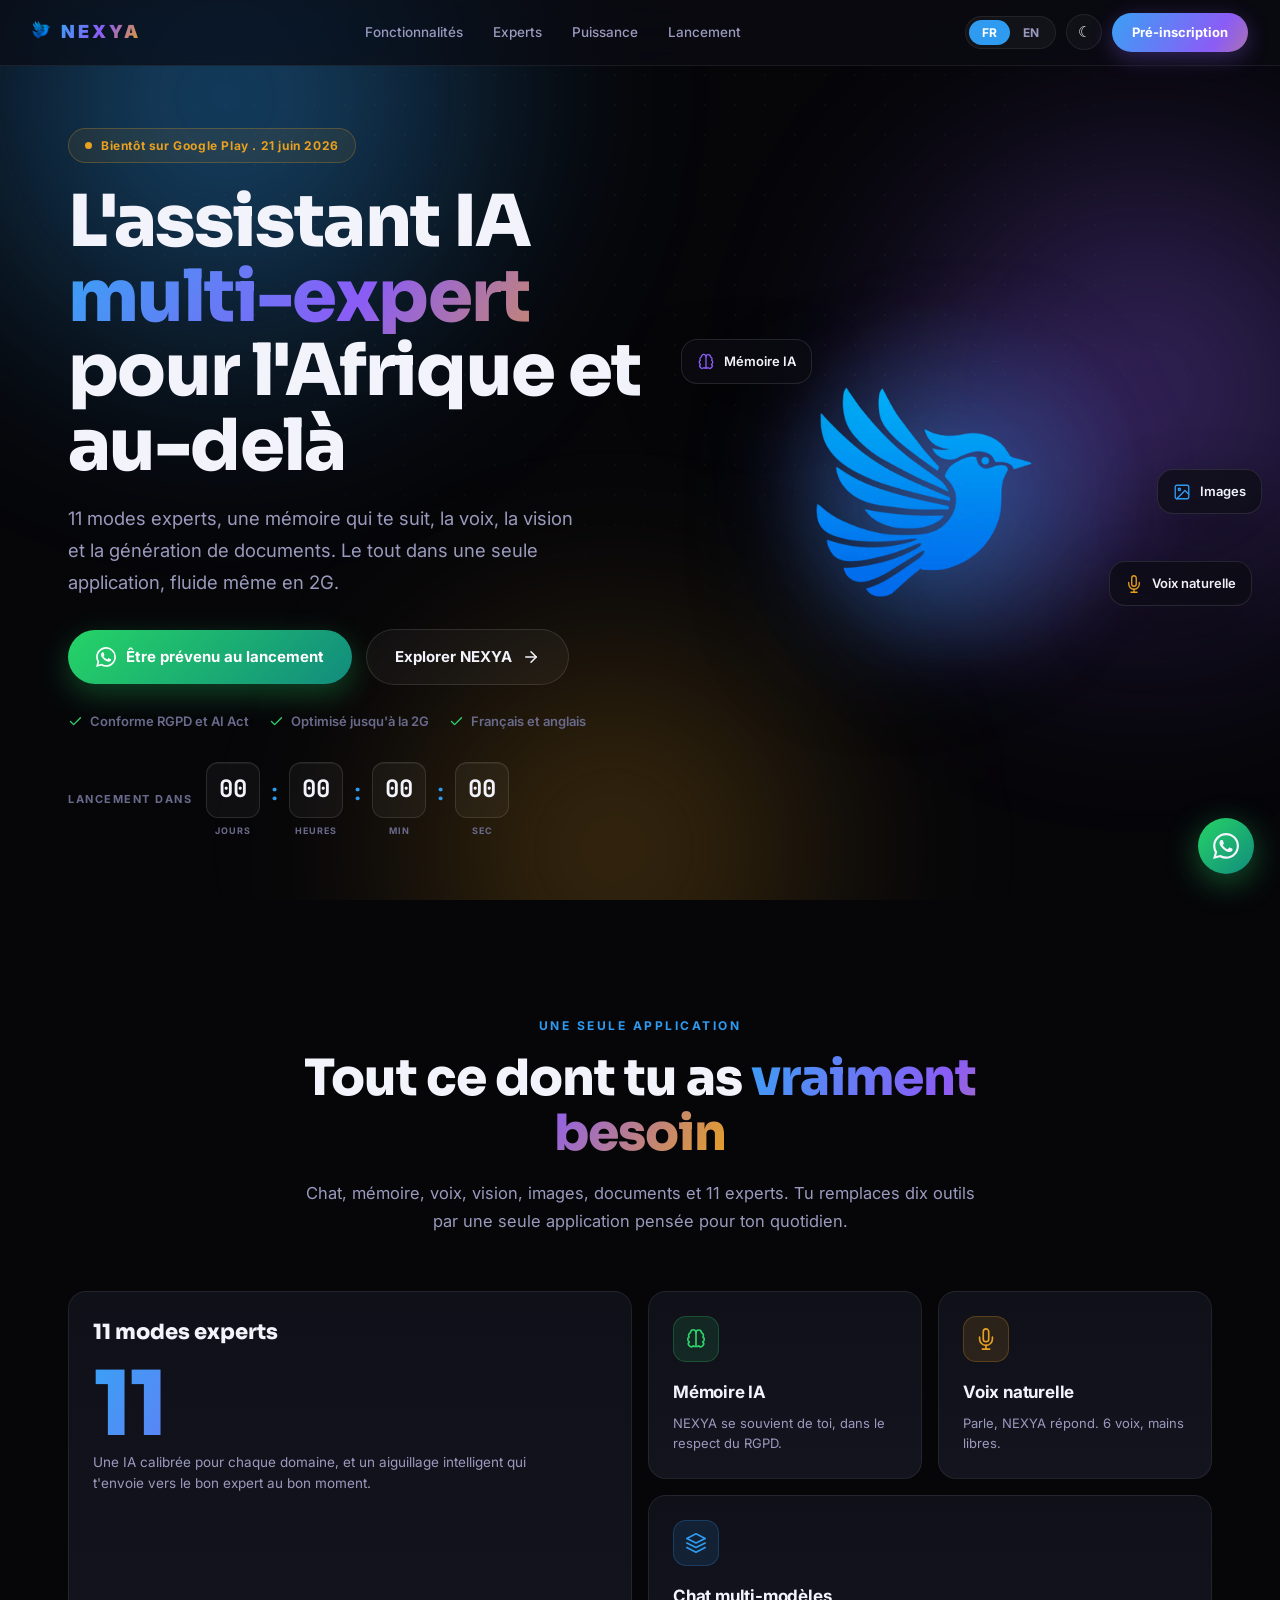
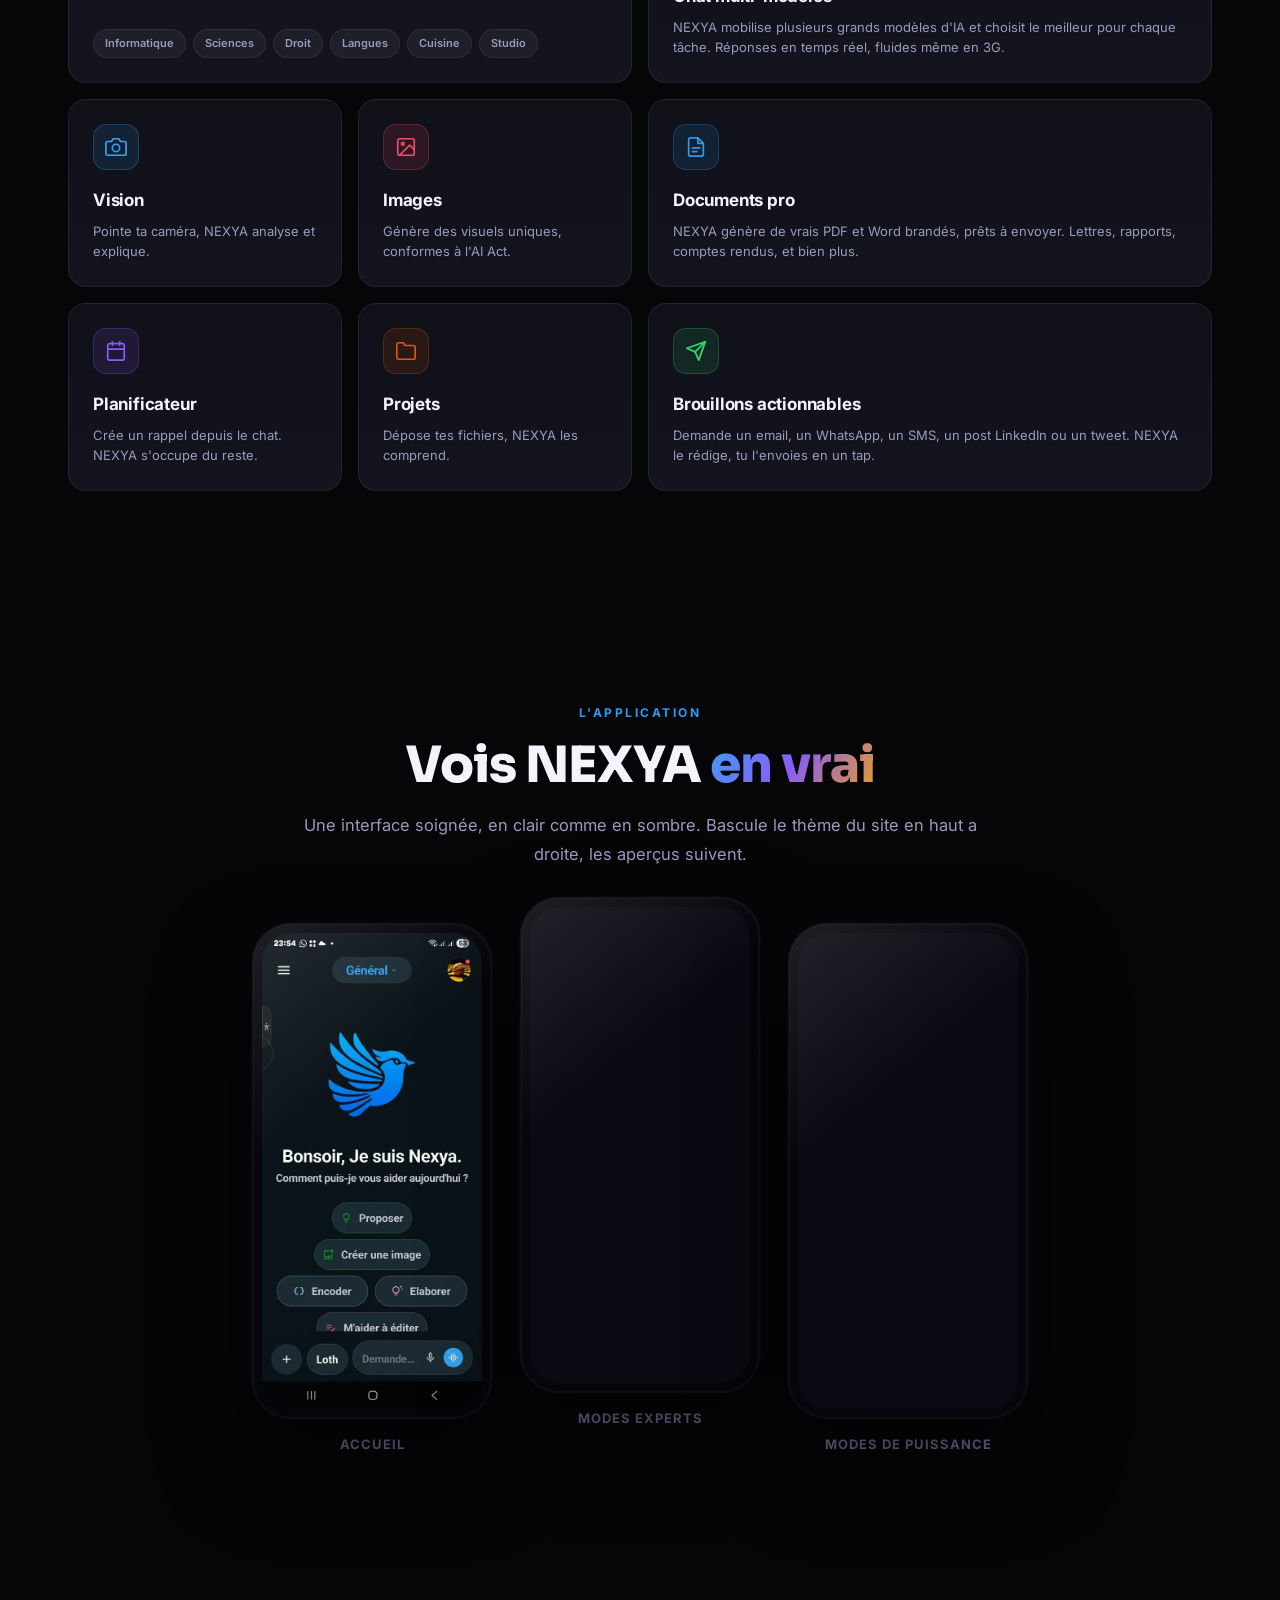
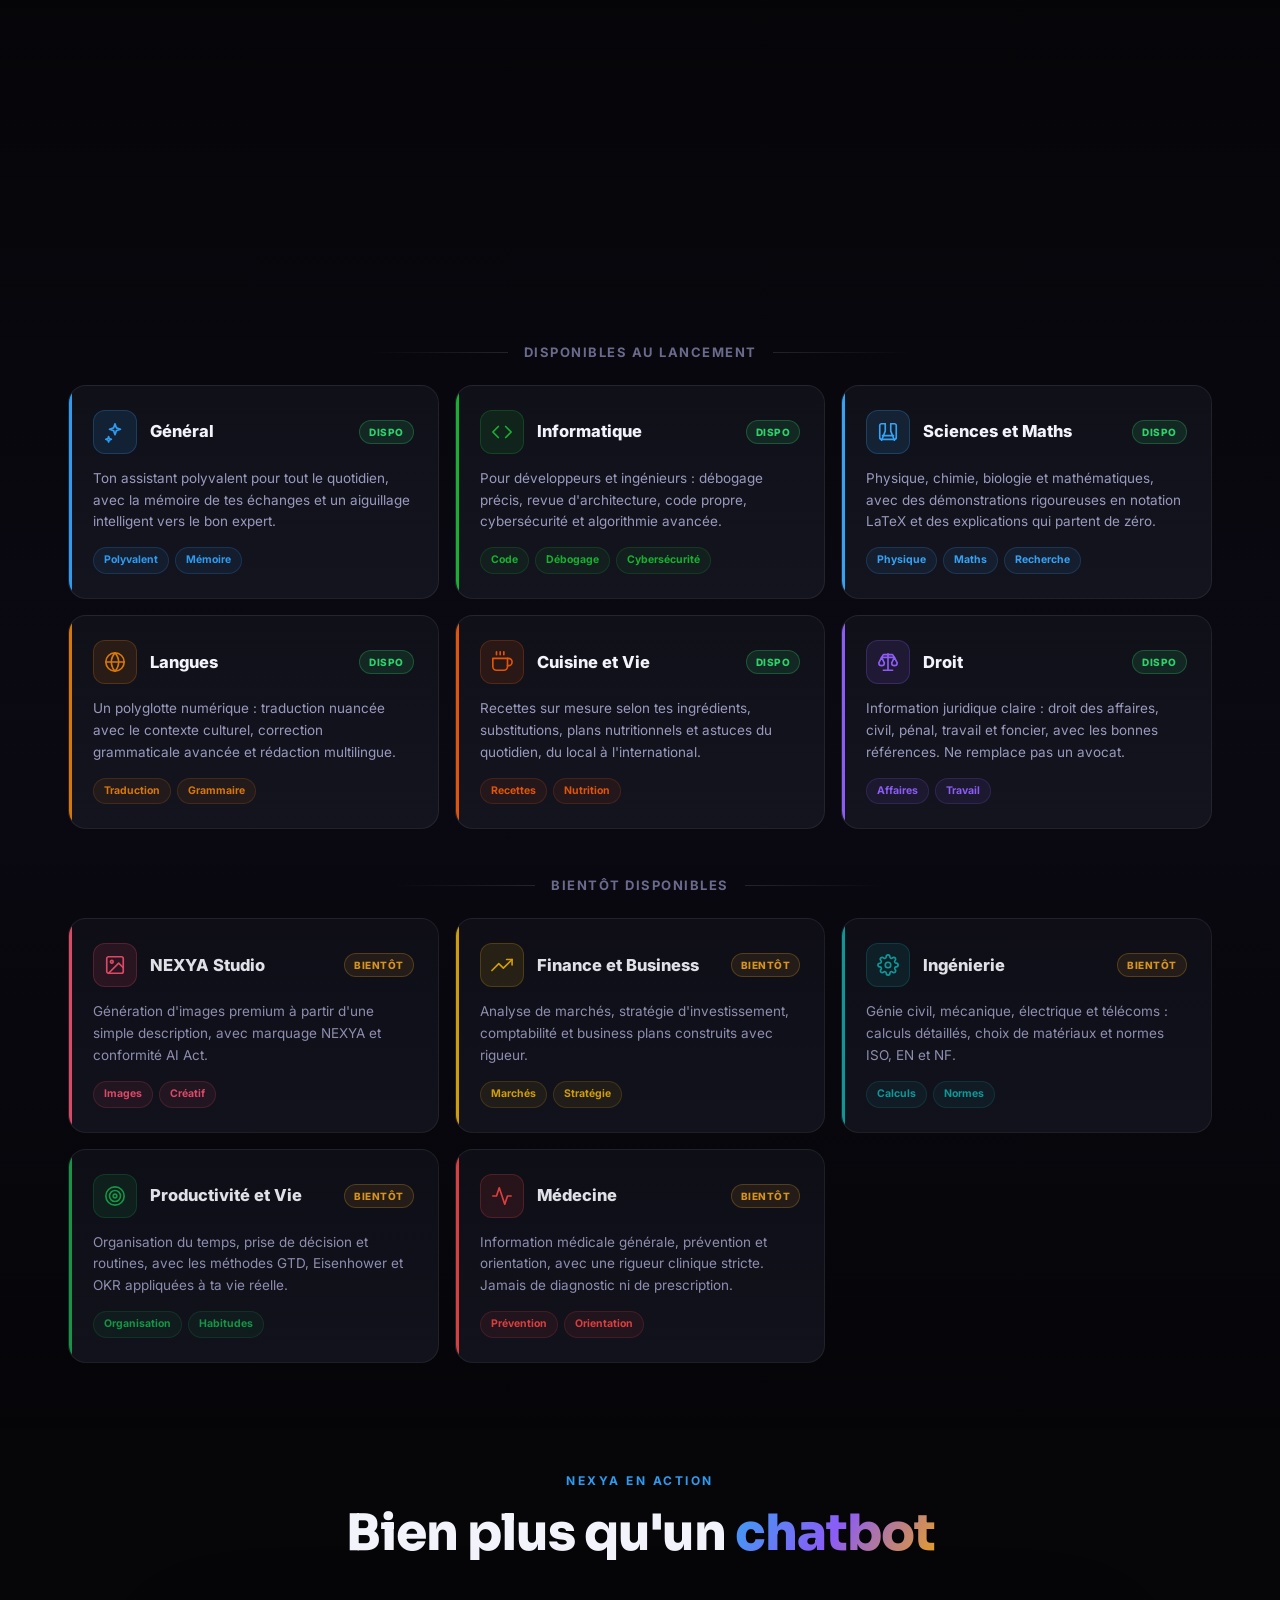
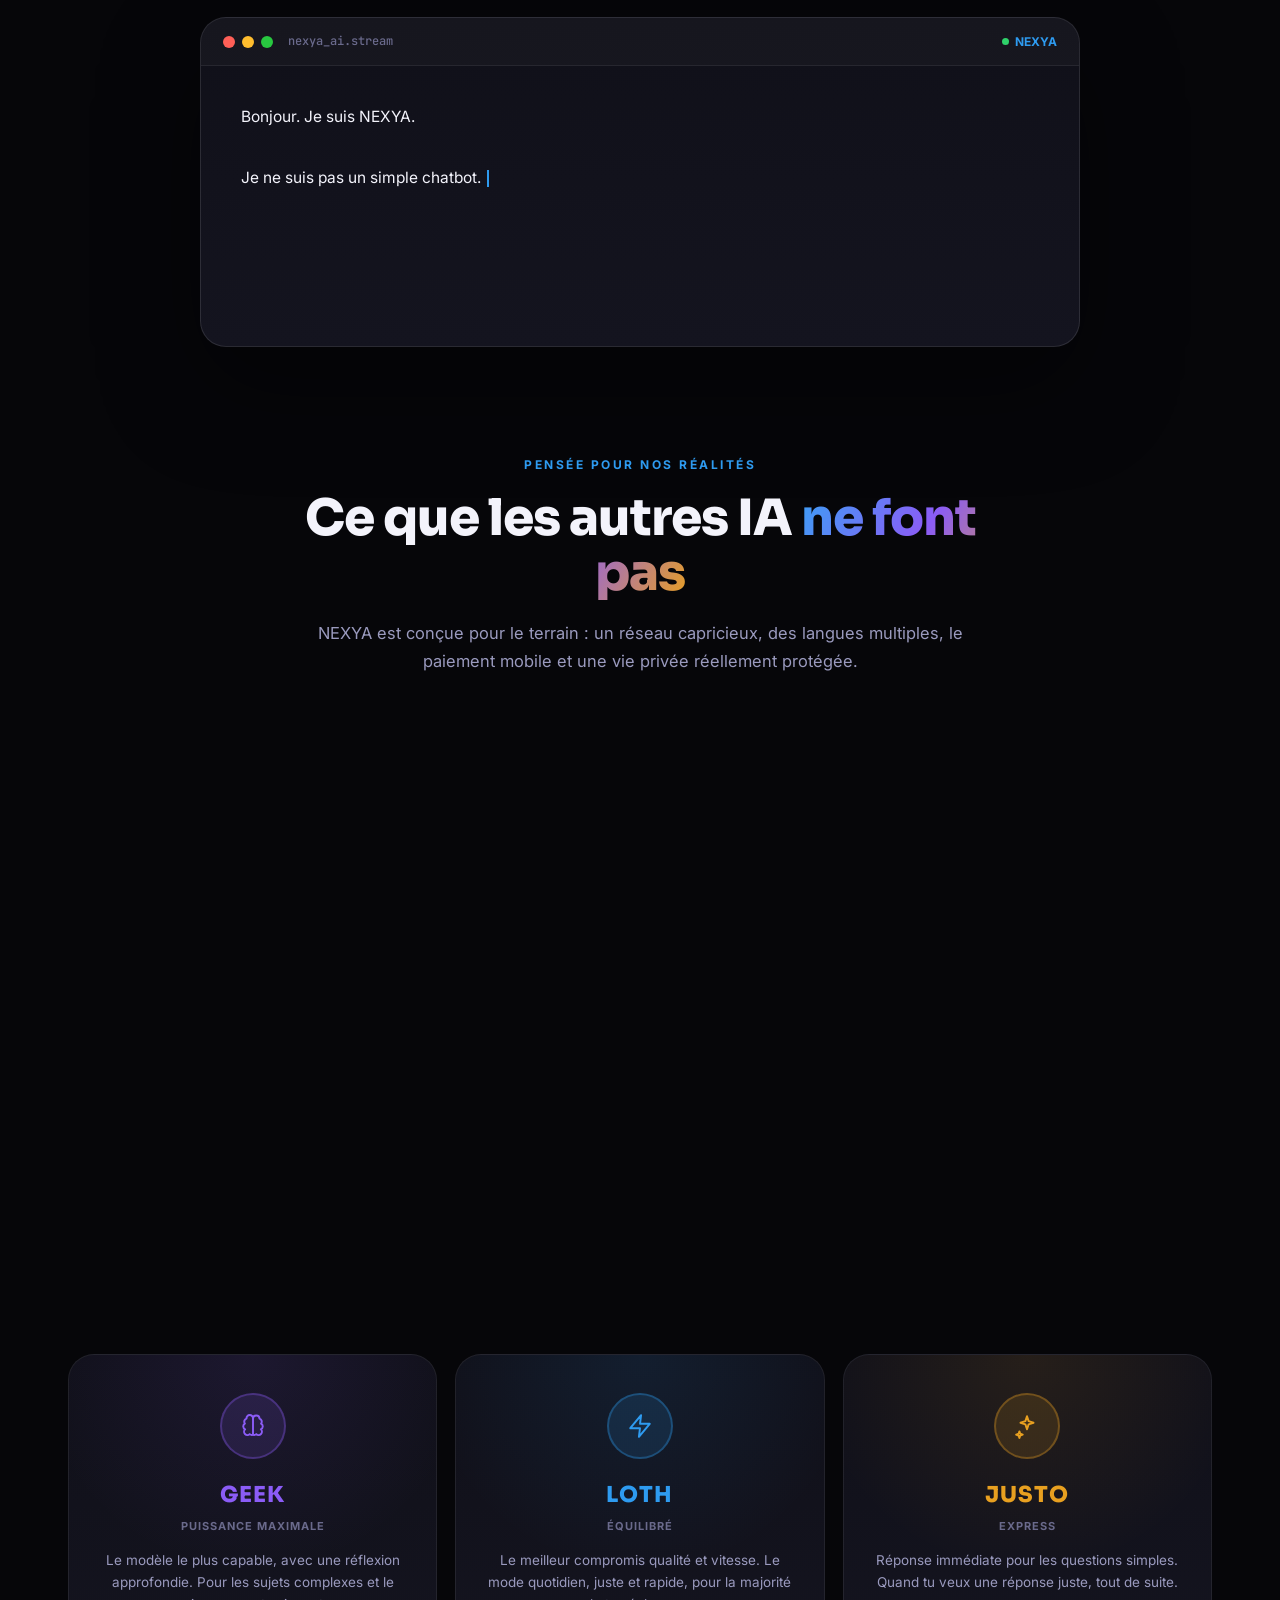
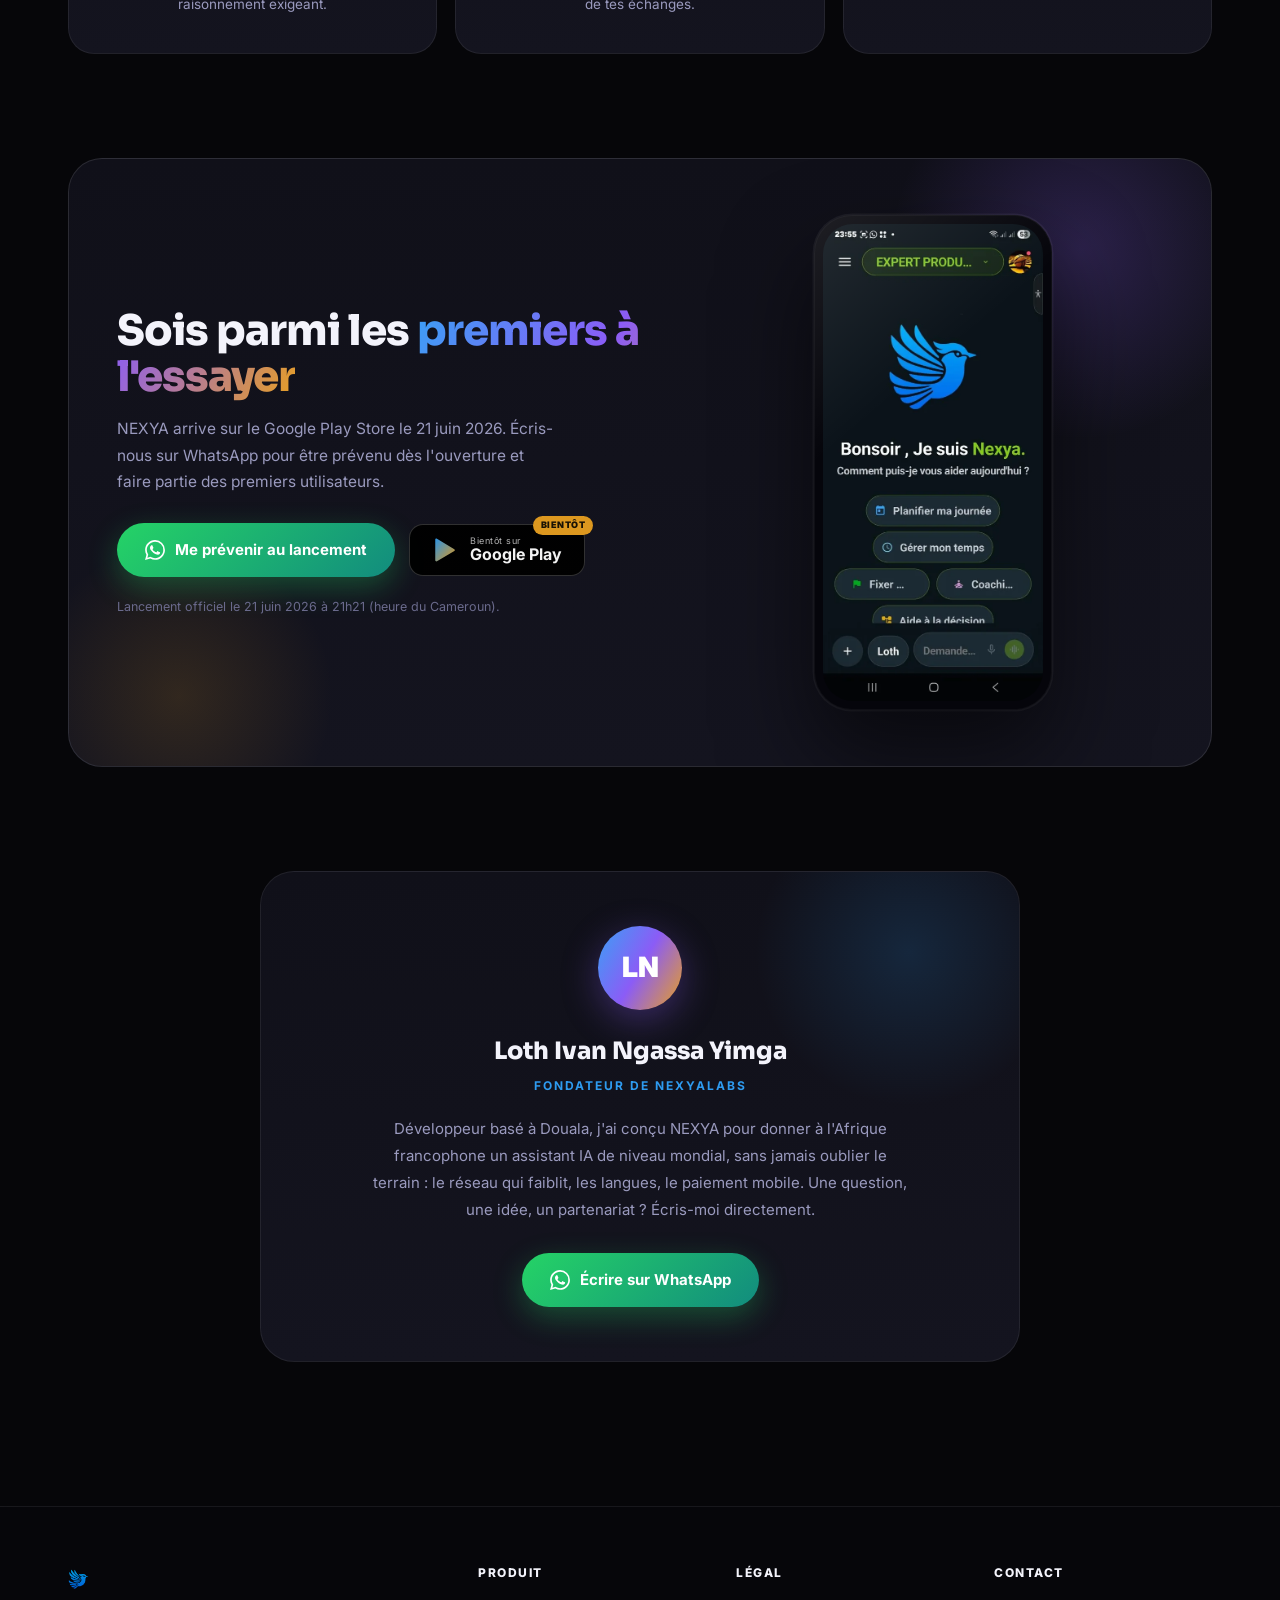
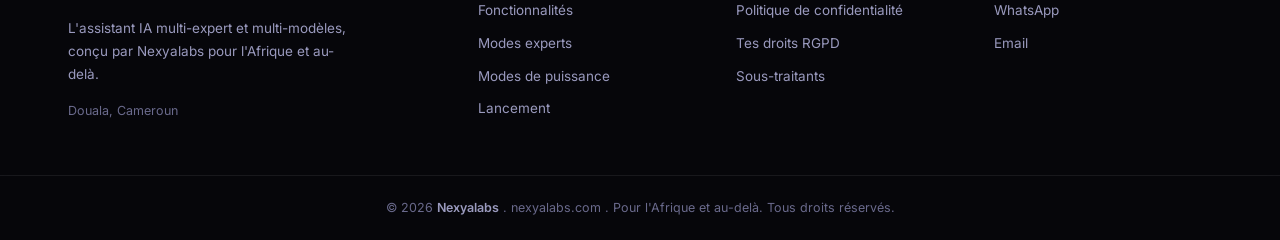
==== commit 5f720e25: "Migration contact vers nexyalabs.com - index.html: footer mailto contact@nexyalabs.com - privacy.htm" ====
--- a/index.html
+++ b/index.html
@@ -698,7 +698,7 @@
     <div class="footer-col">
       <h4 data-fr="Contact" data-en="Contact">Contact</h4>
       <a href="https://wa.me/237673158050" target="_blank" rel="noopener noreferrer">WhatsApp</a>
-      <a href="mailto:ngassayimgal@gmail.com" data-fr="Email" data-en="Email">Email</a>
+      <a href="mailto:contact@nexyalabs.com" data-fr="Email" data-en="Email">Email</a>
     </div>
   </div>
   <div class="footer-bottom">
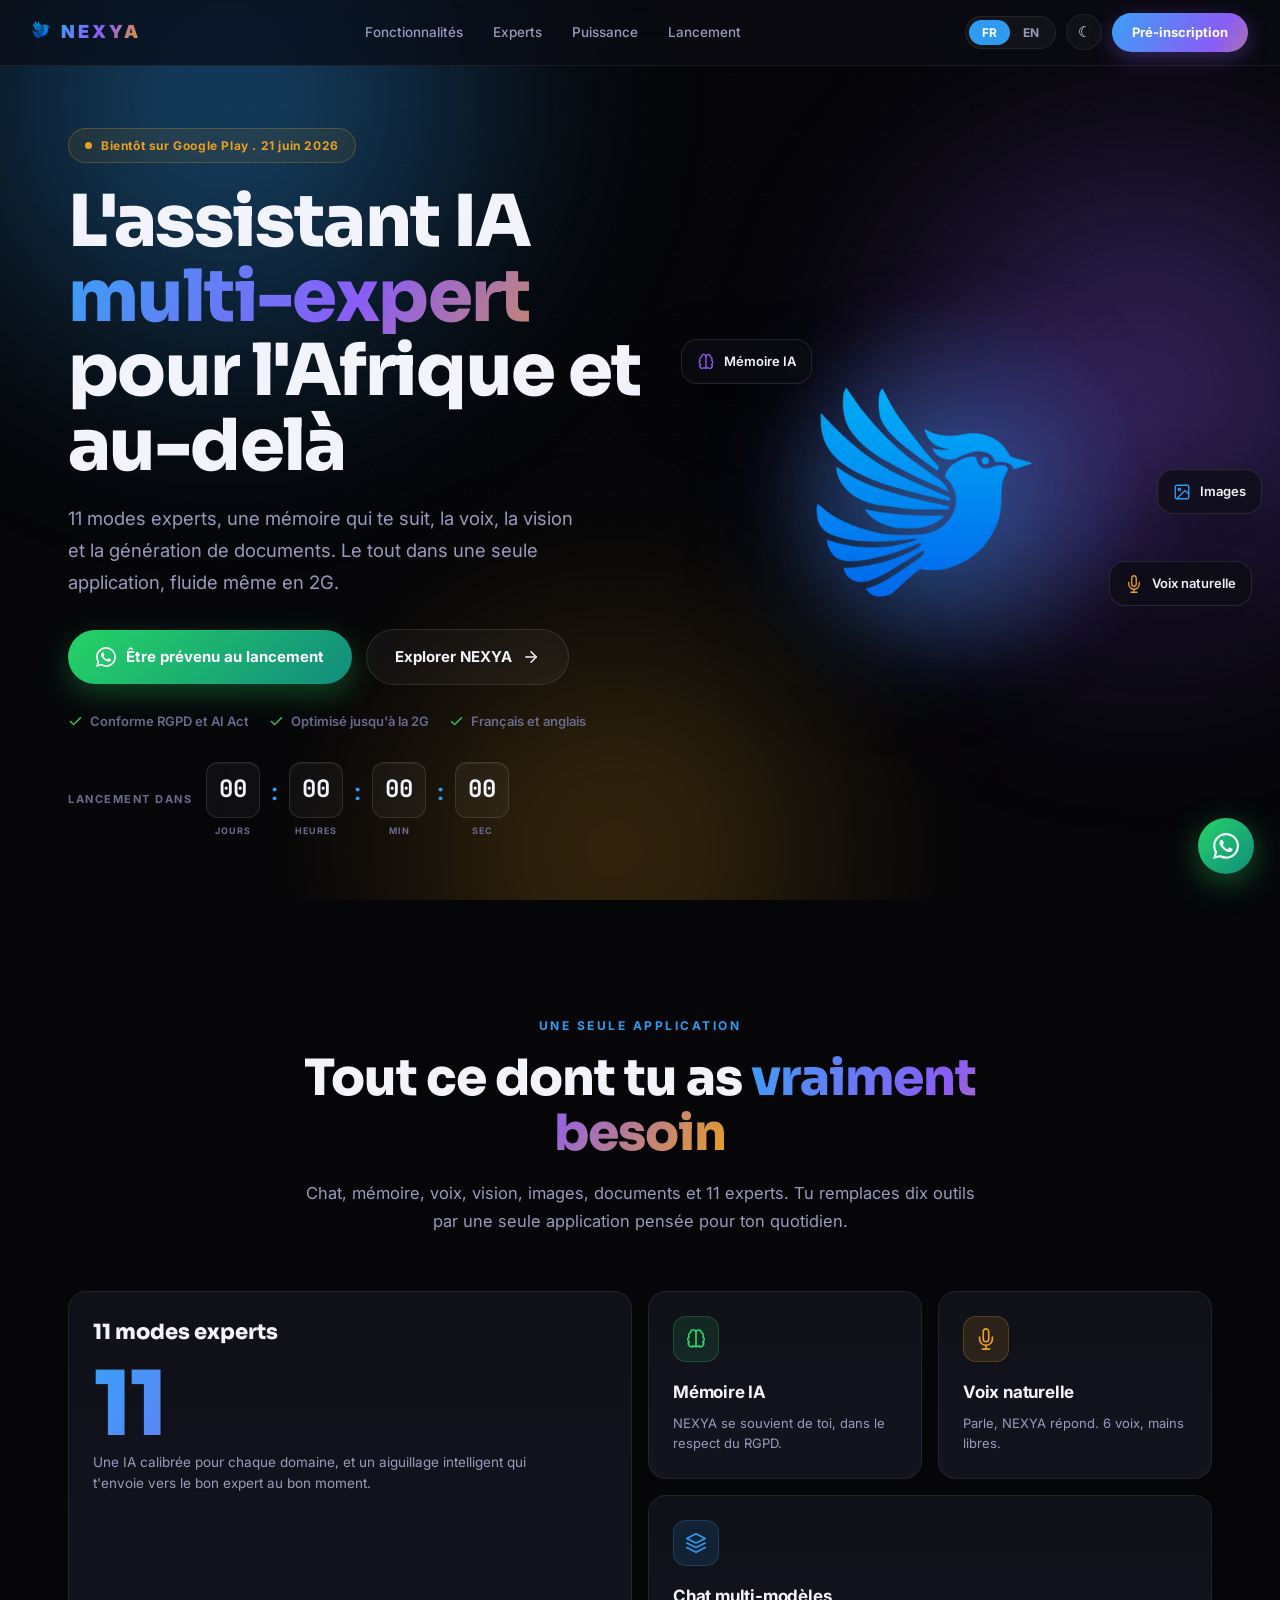
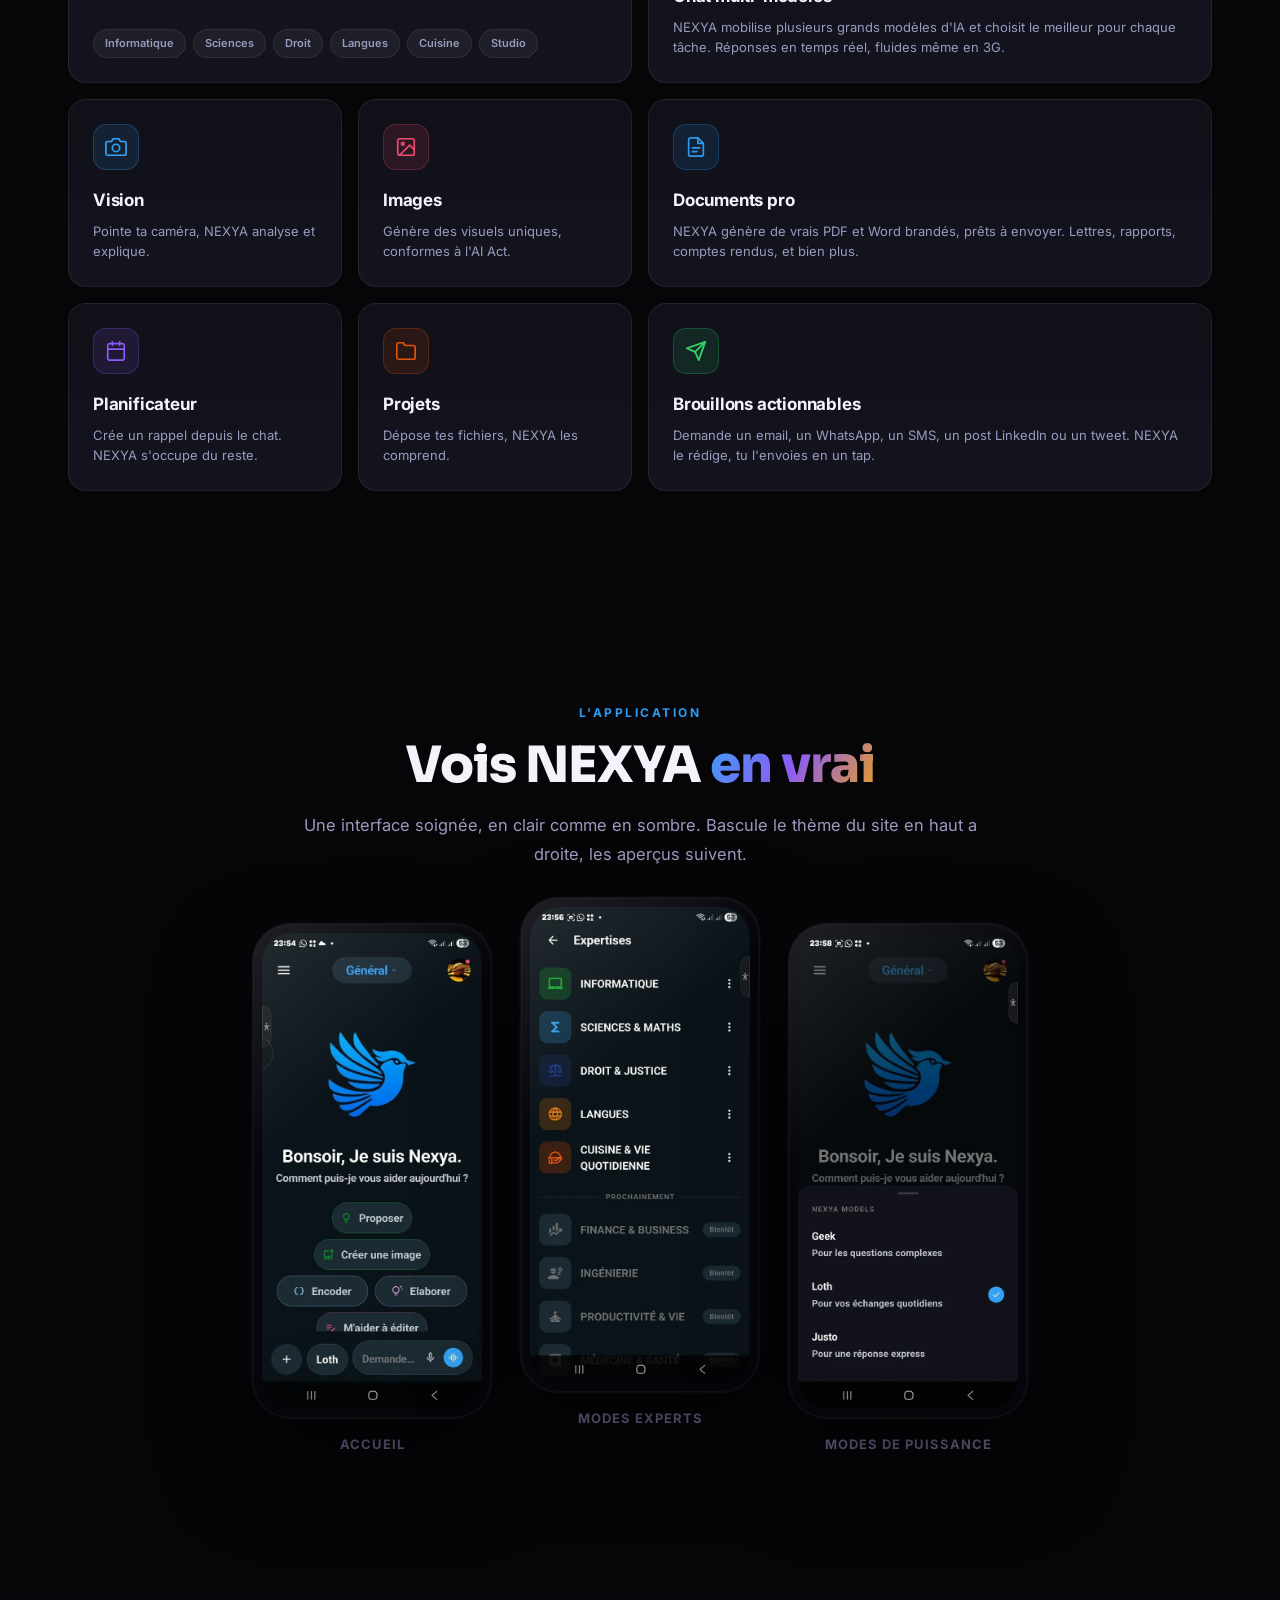
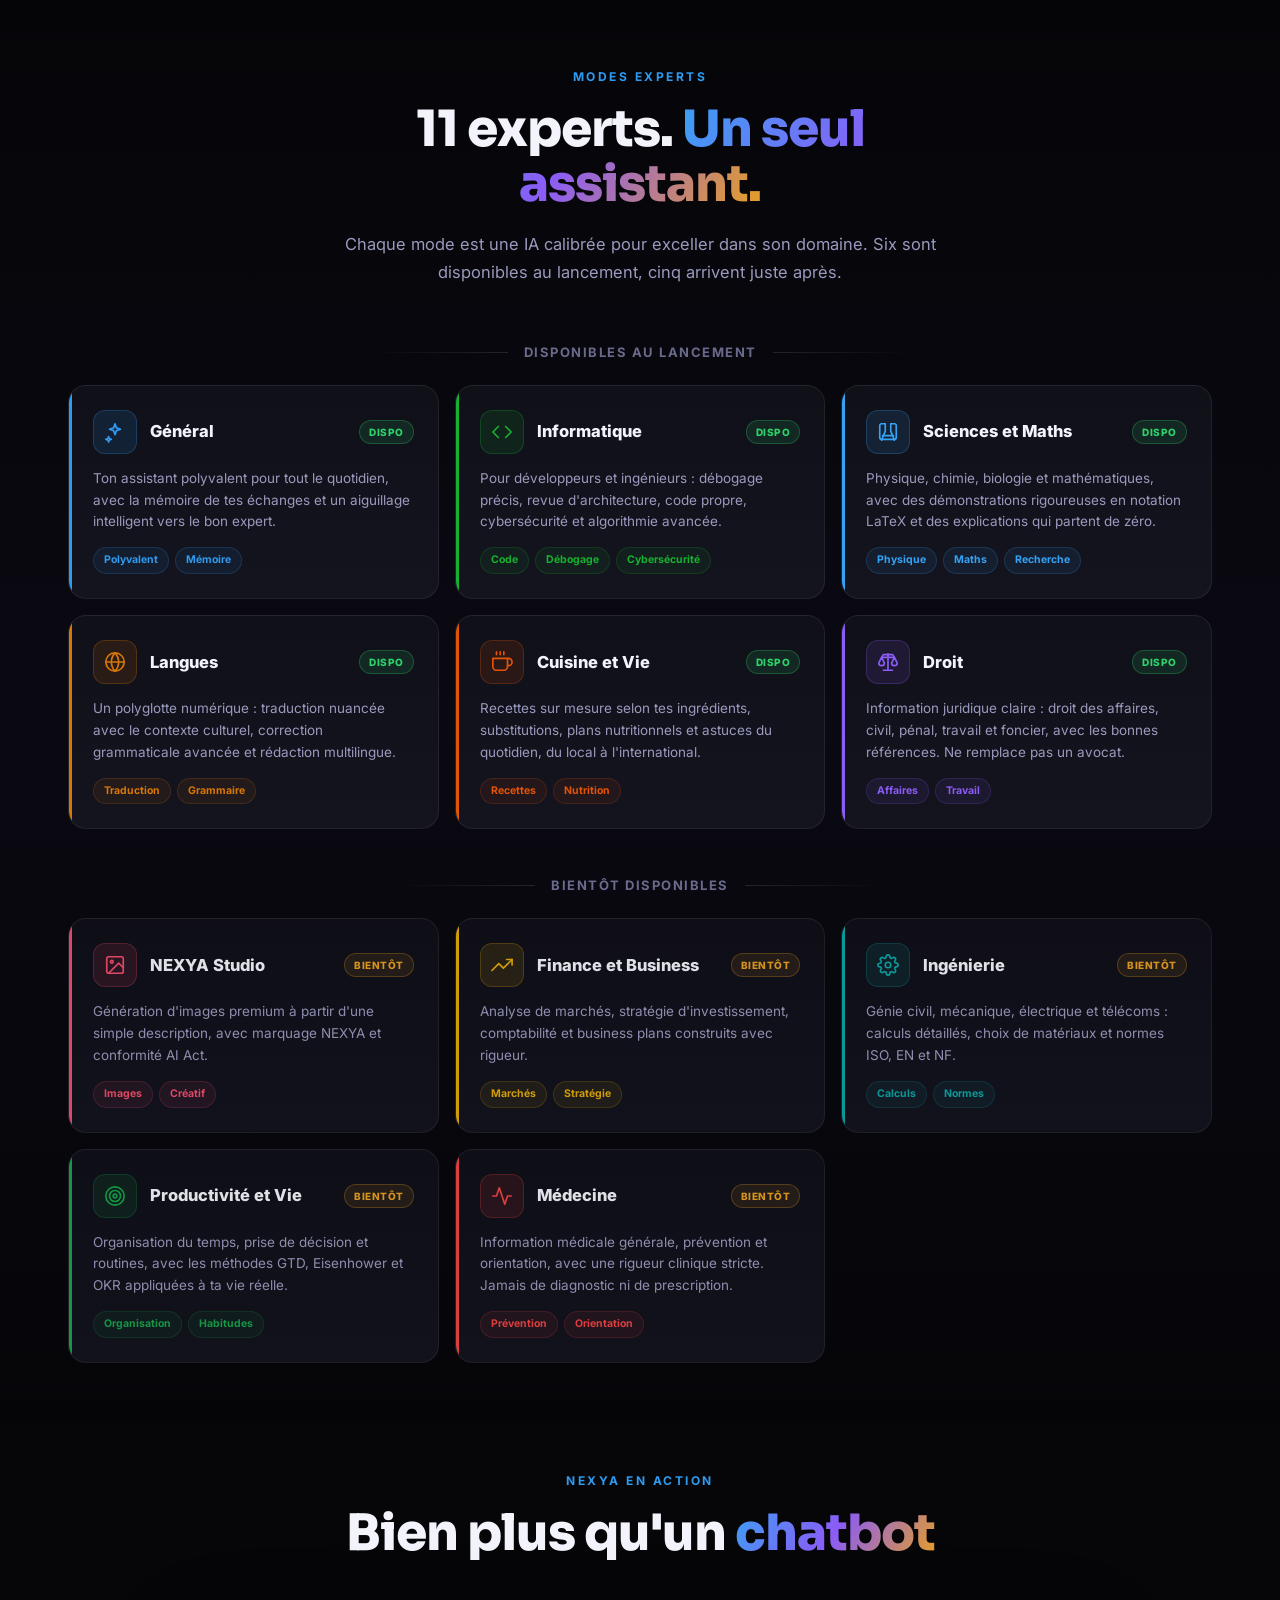
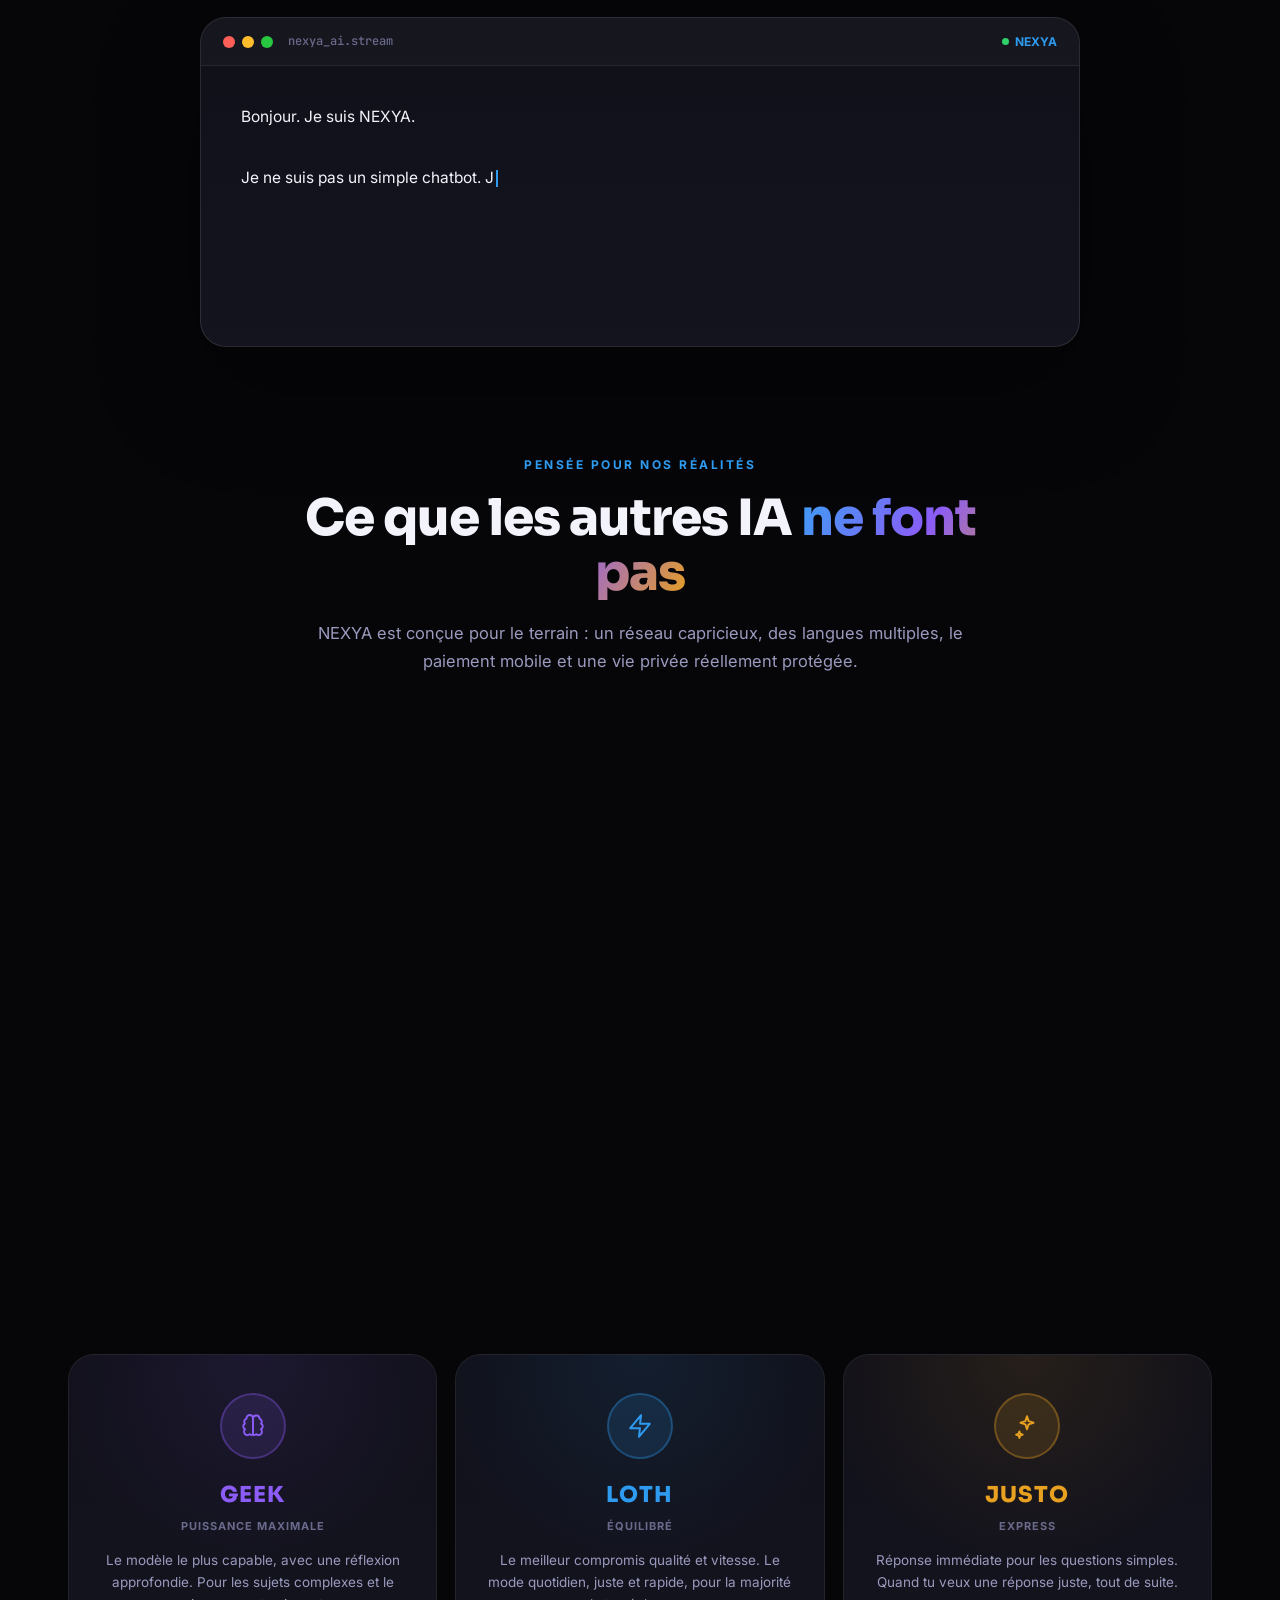
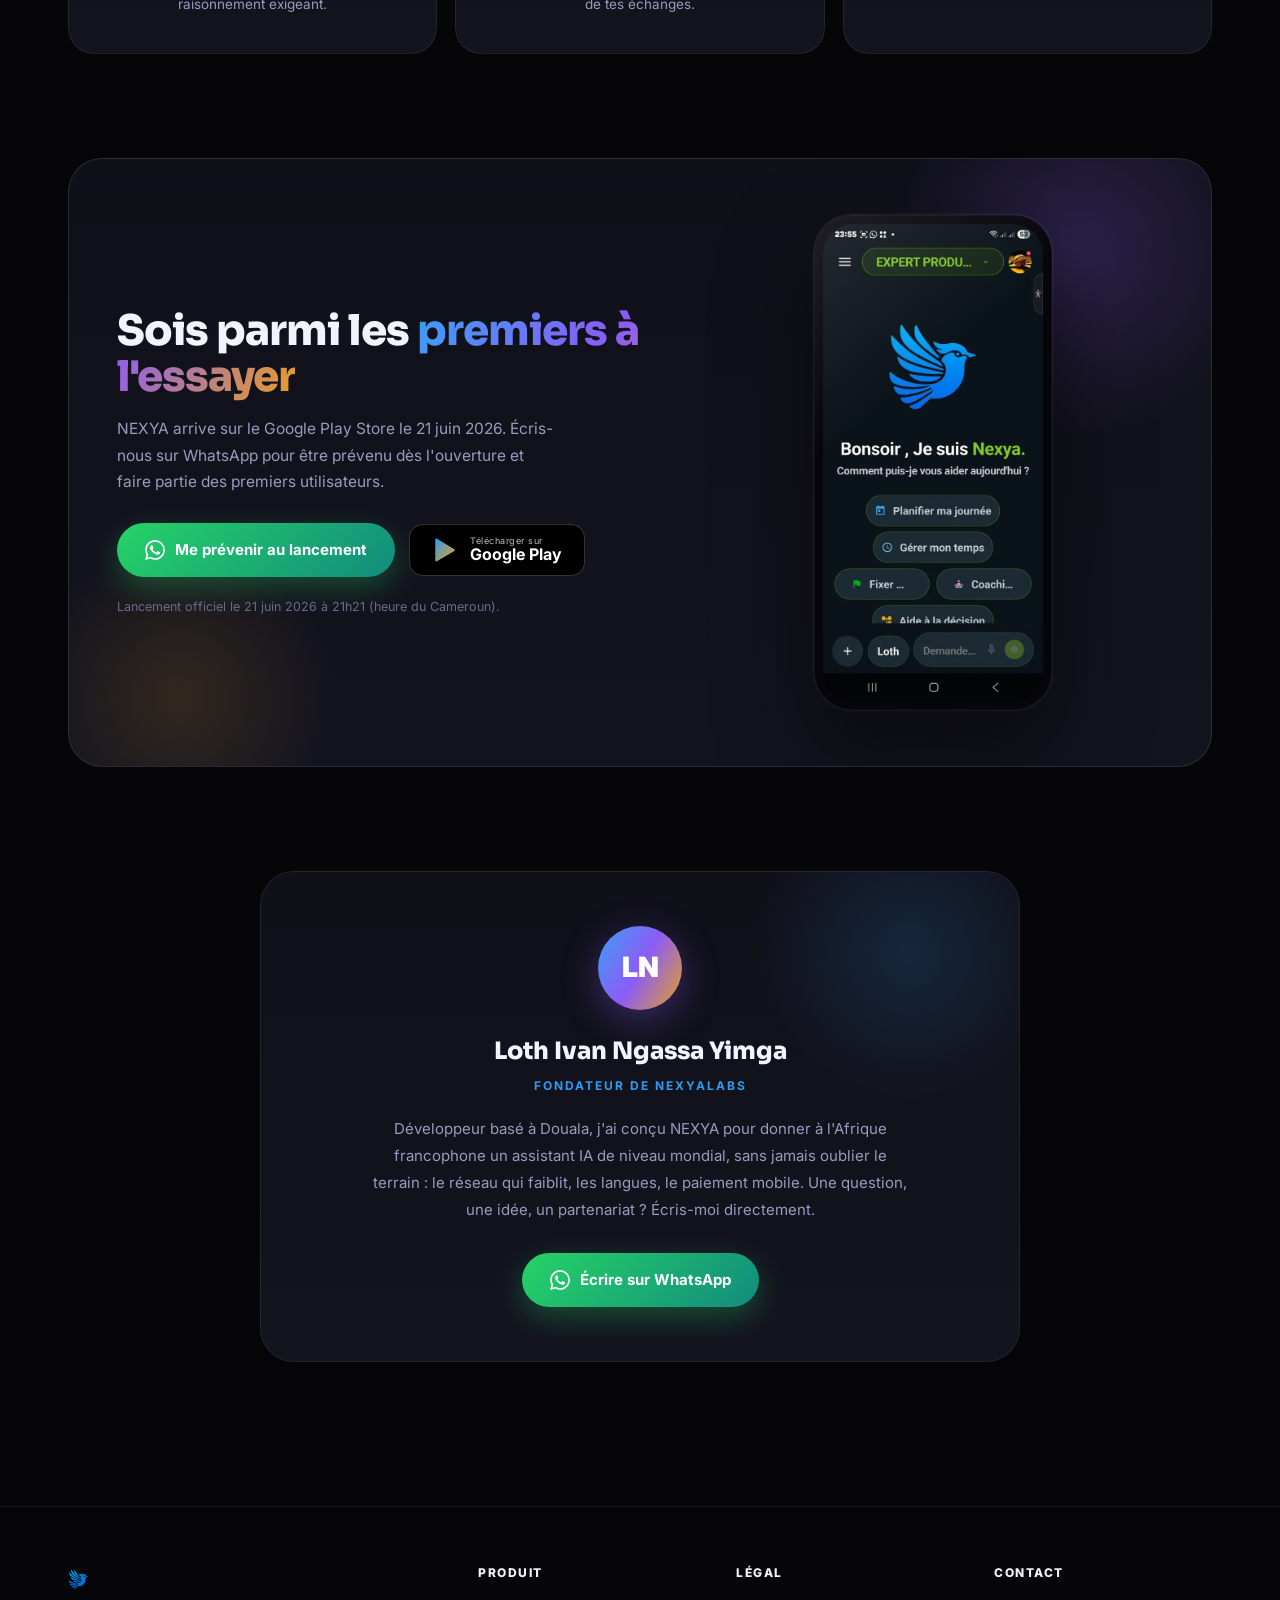
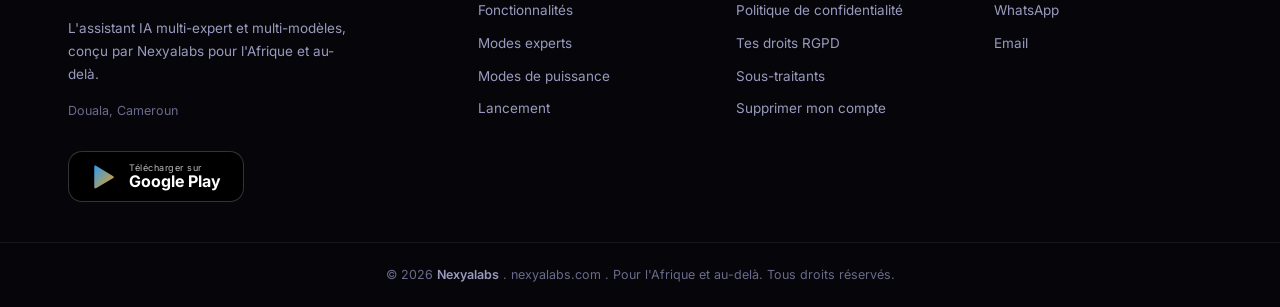
==== commit 6ecc04b1: "Page suppression de compte + liens Play Store et legal sur le site" ====
--- a/index.html
+++ b/index.html
@@ -325,6 +325,8 @@
 .play-badge .pg-txt small{font-size:9px;color:#bbb;letter-spacing:.5px}
 .play-badge .pg-txt b{font-size:16px;color:#fff;font-weight:700}
 .play-badge .pg-soon{position:absolute;top:-9px;right:-9px;background:var(--gold);color:#1a1205;font-size:9px;font-weight:900;padding:2px 8px;border-radius:var(--rp);letter-spacing:.5px;text-transform:uppercase}
+a.play-badge{cursor:pointer;opacity:1;transition:transform .25s,box-shadow .25s,border-color .25s}
+a.play-badge:hover{transform:translateY(-2px);border-color:rgba(46,155,240,.6);box-shadow:0 12px 30px rgba(46,155,240,.25)}
 .join-note{margin-top:20px;font-size:12.5px;color:var(--text3);position:relative;z-index:1}
 .join-right{position:relative;z-index:1;display:flex;justify-content:center}
 
@@ -643,11 +645,10 @@
       <p class="join-d" data-fr="NEXYA arrive sur le Google Play Store le 21 juin 2026. Écris-nous sur WhatsApp pour être prévenu dès l'ouverture et faire partie des premiers utilisateurs." data-en="NEXYA lands on the Google Play Store on June 21, 2026. Message us on WhatsApp to be notified at launch and join the very first users.">NEXYA arrive sur le Google Play Store le 21 juin 2026. Écris-nous sur WhatsApp pour être prévenu dès l'ouverture et faire partie des premiers utilisateurs.</p>
       <div class="join-cta">
         <a class="btn btn-wa" href="https://wa.me/237673158050?text=Bonjour%2C%20je%20veux%20%C3%AAtre%20pr%C3%A9venu%20au%20lancement%20de%20NEXYA" target="_blank" rel="noopener noreferrer"><svg aria-hidden="true"><use href="#ic-wa"/></svg><span data-fr="Me prévenir au lancement" data-en="Notify me at launch">Me prévenir au lancement</span></a>
-        <span class="play-badge" role="img" aria-label="Bientôt disponible sur Google Play">
+        <a class="play-badge" href="https://play.google.com/store/apps/details?id=com.nexyalabs.nexya" target="_blank" rel="noopener noreferrer" aria-label="Télécharger NEXYA sur Google Play">
           <svg class="pg-ic" viewBox="0 0 24 24" aria-hidden="true"><defs><linearGradient id="pgg" x1="0" y1="0" x2="1" y2="1"><stop offset="0" stop-color="#2E9BF0"/><stop offset="1" stop-color="#E8A020"/></linearGradient></defs><path d="M3 2.5v19c0 .8.9 1.3 1.6.9l16-9.5c.6-.4.6-1.3 0-1.7l-16-9.5C3.9 1.2 3 1.7 3 2.5z" fill="url(#pgg)"/></svg>
-          <span class="pg-txt"><small data-fr="Bientôt sur" data-en="Soon on">Bientôt sur</small><b>Google Play</b></span>
-          <span class="pg-soon" data-fr="Bientôt" data-en="Soon">Bientôt</span>
-        </span>
+          <span class="pg-txt"><small data-fr="Télécharger sur" data-en="Get it on">Télécharger sur</small><b>Google Play</b></span>
+        </a>
       </div>
       <p class="join-note" data-fr="Lancement officiel le 21 juin 2026 à 21h21 (heure du Cameroun)." data-en="Official launch on June 21, 2026 at 9:21 PM (Cameroon time).">Lancement officiel le 21 juin 2026 à 21h21 (heure du Cameroun).</p>
     </div>
@@ -681,6 +682,10 @@
       <picture><source srcset="assets/images/logo_nexya.webp" type="image/webp"/><img src="assets/images/logo_nexya_opt.png" alt="NEXYA" width="21" height="30" loading="lazy" decoding="async"/></picture>
       <p data-fr="L'assistant IA multi-expert et multi-modèles, conçu par Nexyalabs pour l'Afrique et au-delà." data-en="The multi-expert, multi-model AI assistant, built by Nexyalabs for Africa and beyond.">L'assistant IA multi-expert et multi-modèles, conçu par Nexyalabs pour l'Afrique et au-delà.</p>
       <p class="loc" data-fr="Douala, Cameroun" data-en="Douala, Cameroon">Douala, Cameroun</p>
+      <a class="play-badge" href="https://play.google.com/store/apps/details?id=com.nexyalabs.nexya" target="_blank" rel="noopener noreferrer" aria-label="Télécharger NEXYA sur Google Play" style="margin-top:16px">
+        <svg class="pg-ic" viewBox="0 0 24 24" aria-hidden="true"><defs><linearGradient id="pgg2" x1="0" y1="0" x2="1" y2="1"><stop offset="0" stop-color="#2E9BF0"/><stop offset="1" stop-color="#E8A020"/></linearGradient></defs><path d="M3 2.5v19c0 .8.9 1.3 1.6.9l16-9.5c.6-.4.6-1.3 0-1.7l-16-9.5C3.9 1.2 3 1.7 3 2.5z" fill="url(#pgg2)"/></svg>
+        <span class="pg-txt"><small data-fr="Télécharger sur" data-en="Get it on">Télécharger sur</small><b>Google Play</b></span>
+      </a>
     </div>
     <div class="footer-col">
       <h4 data-fr="Produit" data-en="Product">Produit</h4>
@@ -694,6 +699,7 @@
       <a href="/privacy" data-fr="Politique de confidentialité" data-en="Privacy policy">Politique de confidentialité</a>
       <a href="/privacy#droits" data-fr="Tes droits RGPD" data-en="Your GDPR rights">Tes droits RGPD</a>
       <a href="/privacy#partage" data-fr="Sous-traitants" data-en="Subprocessors">Sous-traitants</a>
+      <a href="/delete-account" data-fr="Supprimer mon compte" data-en="Delete my account">Supprimer mon compte</a>
     </div>
     <div class="footer-col">
       <h4 data-fr="Contact" data-en="Contact">Contact</h4>
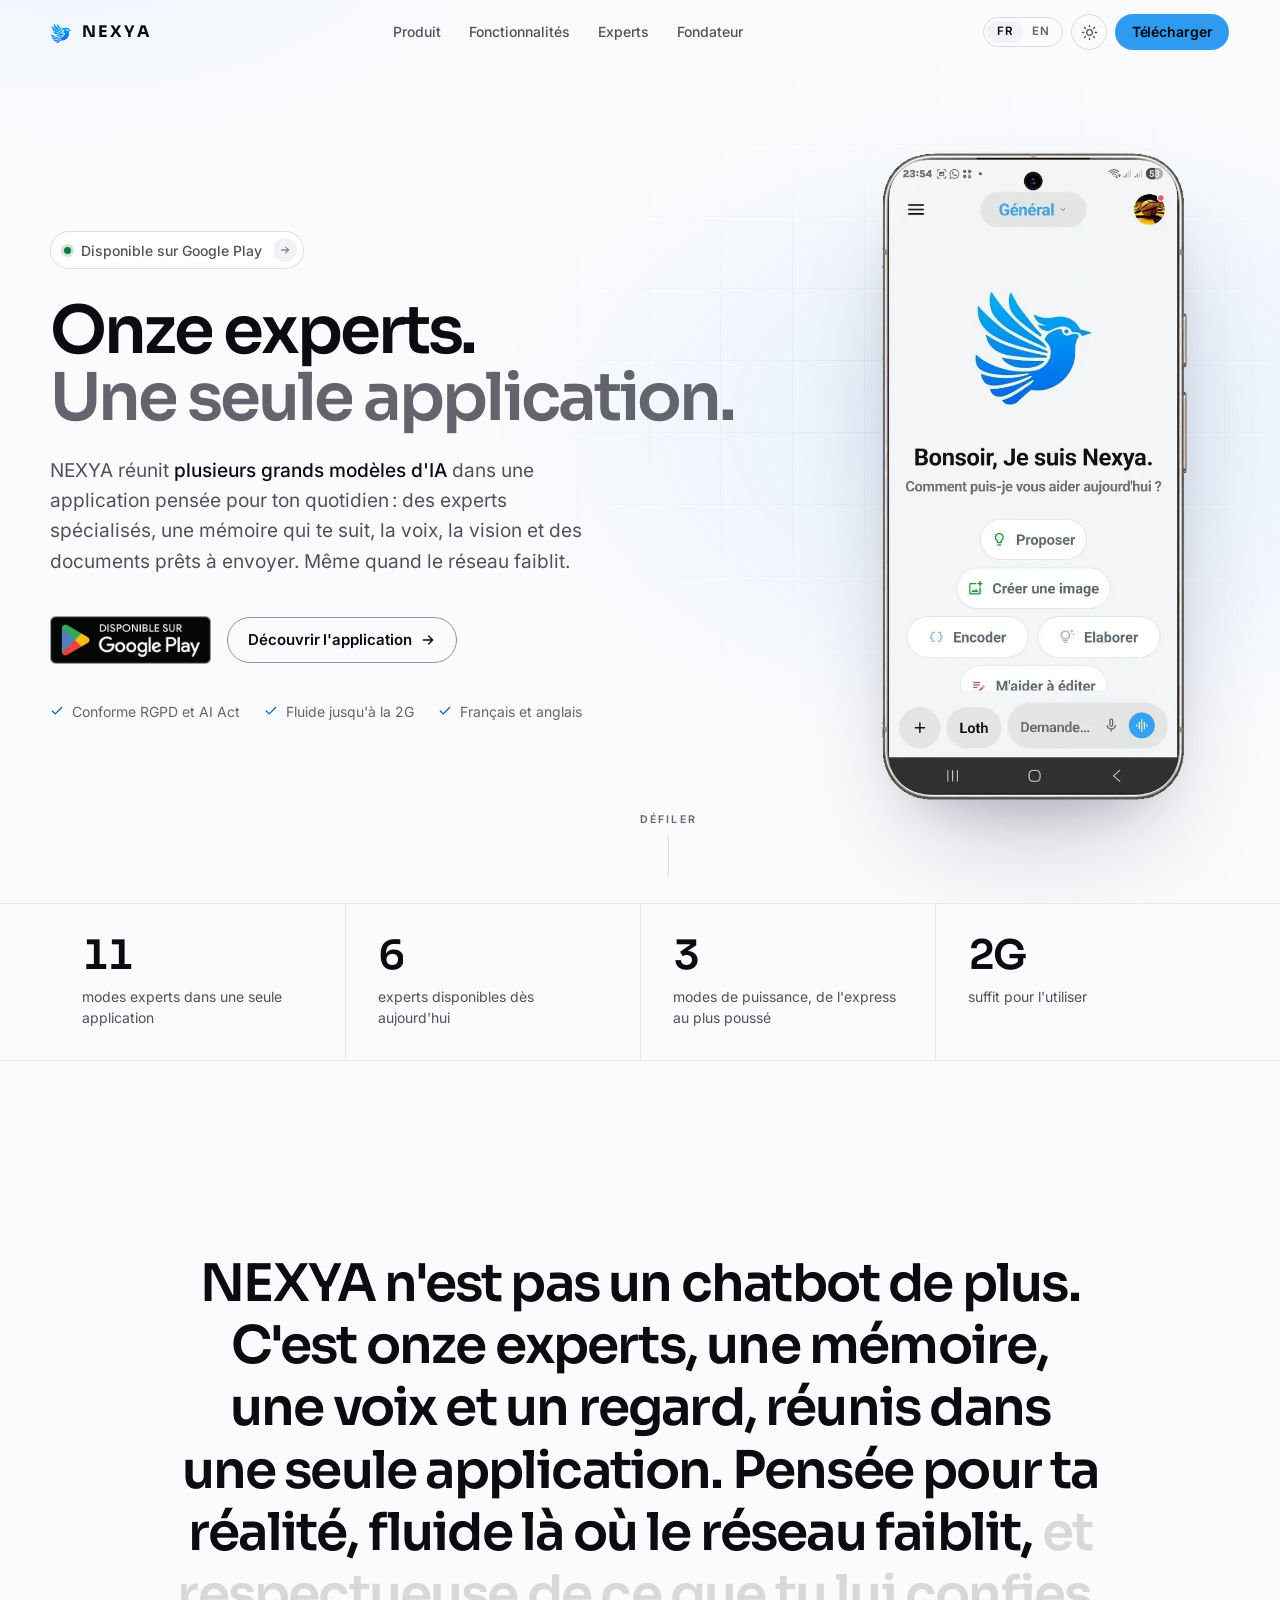
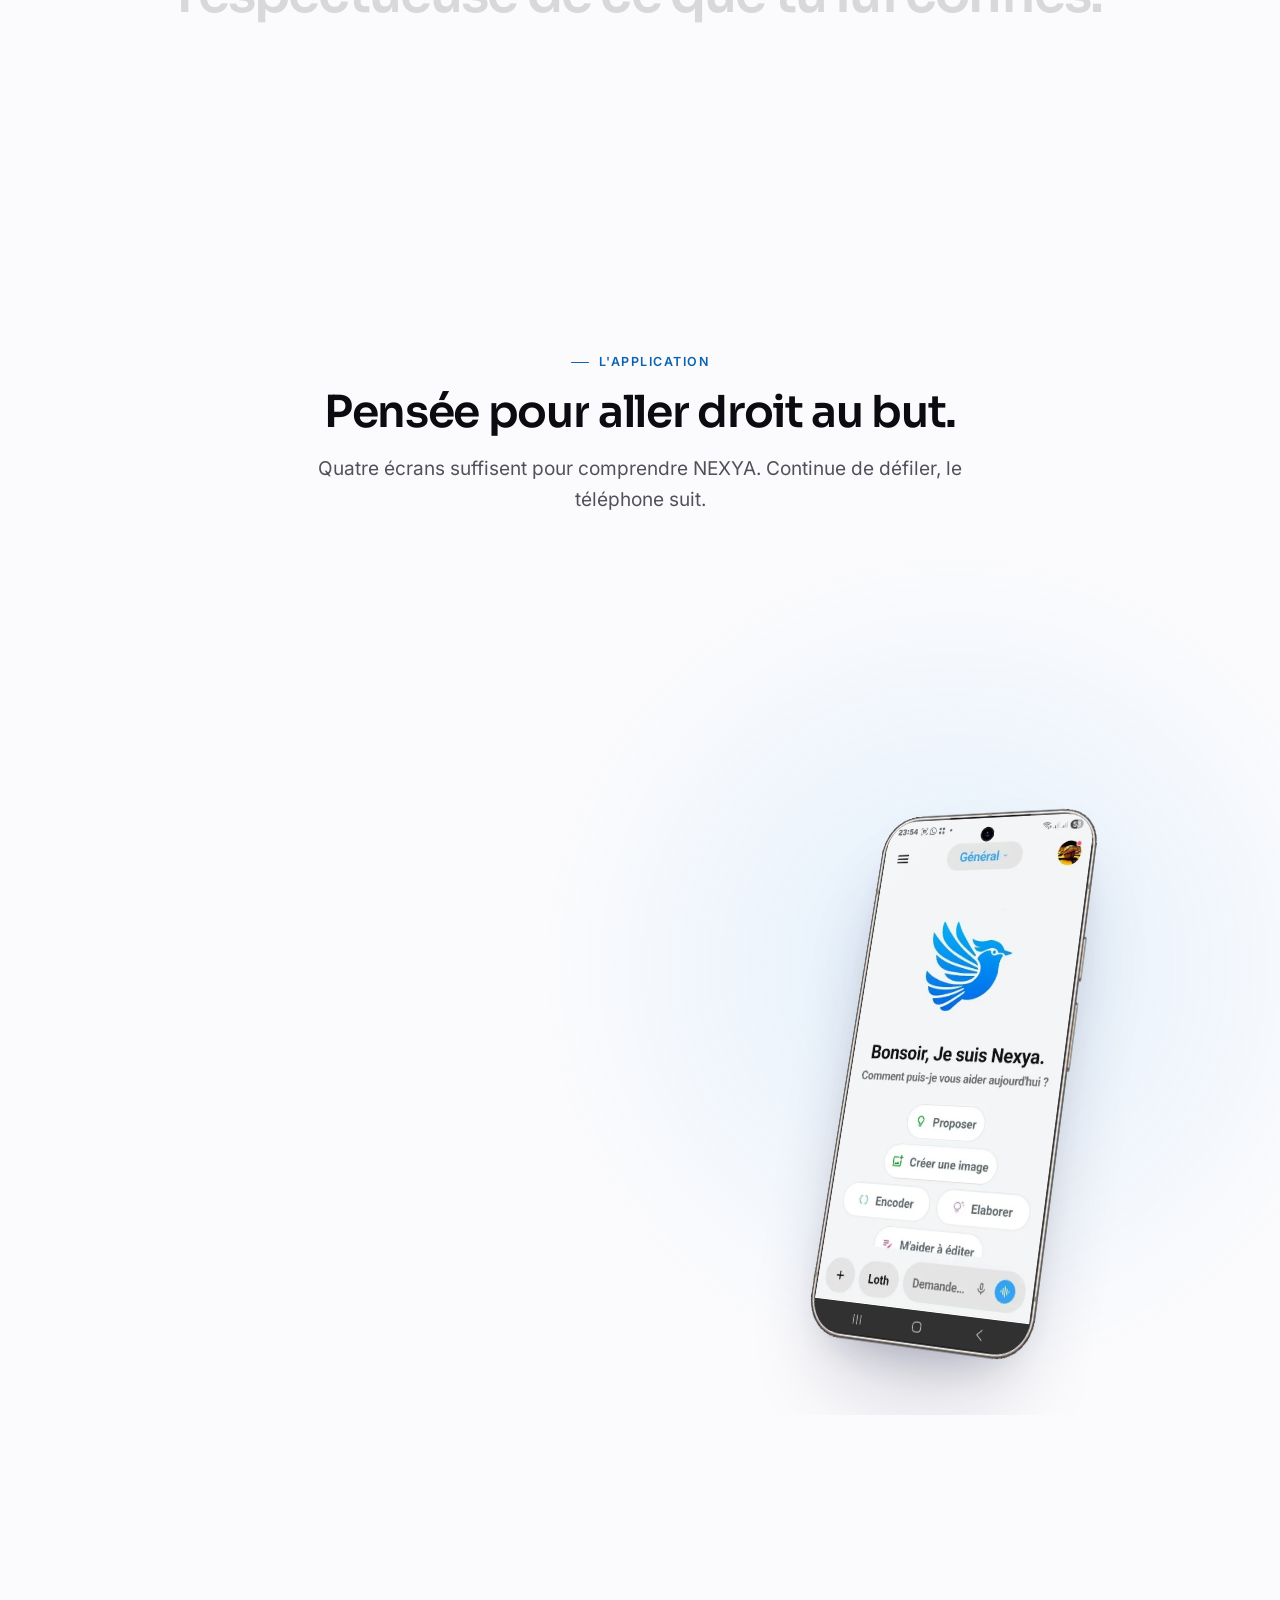
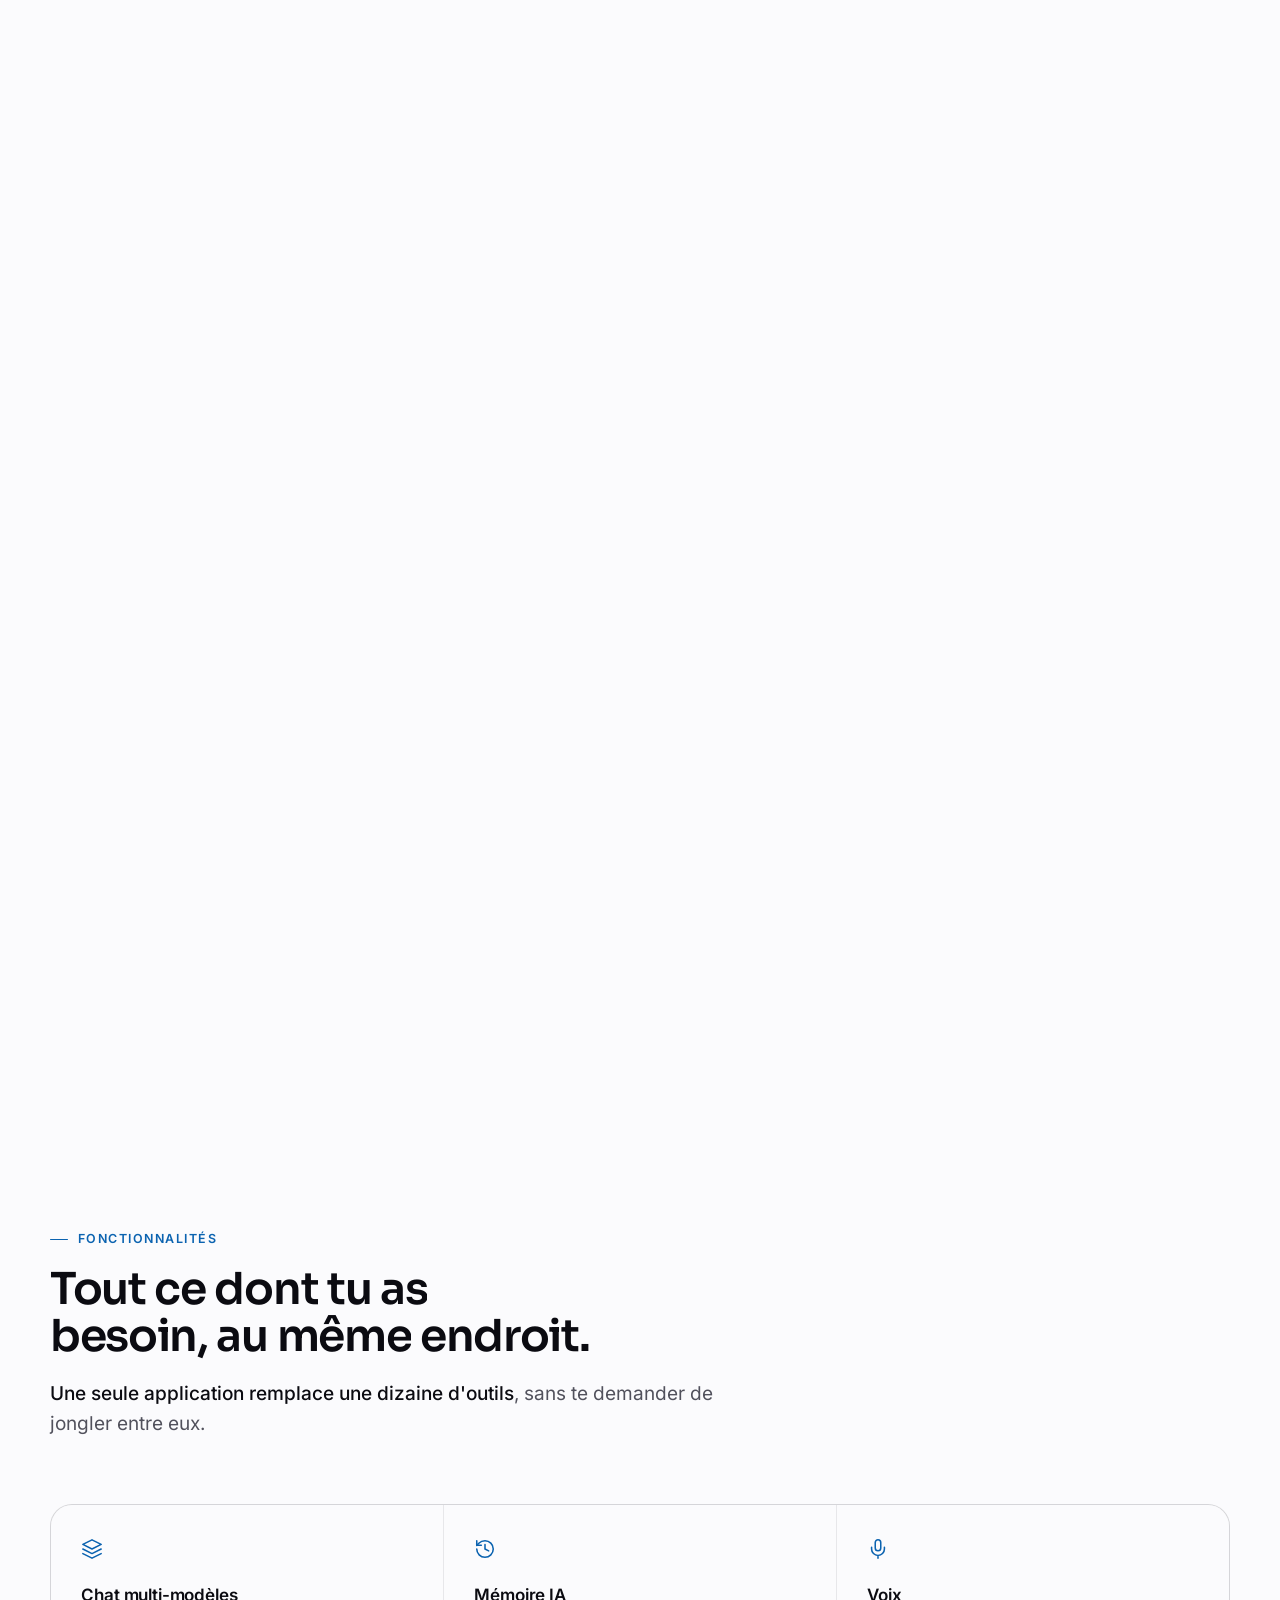
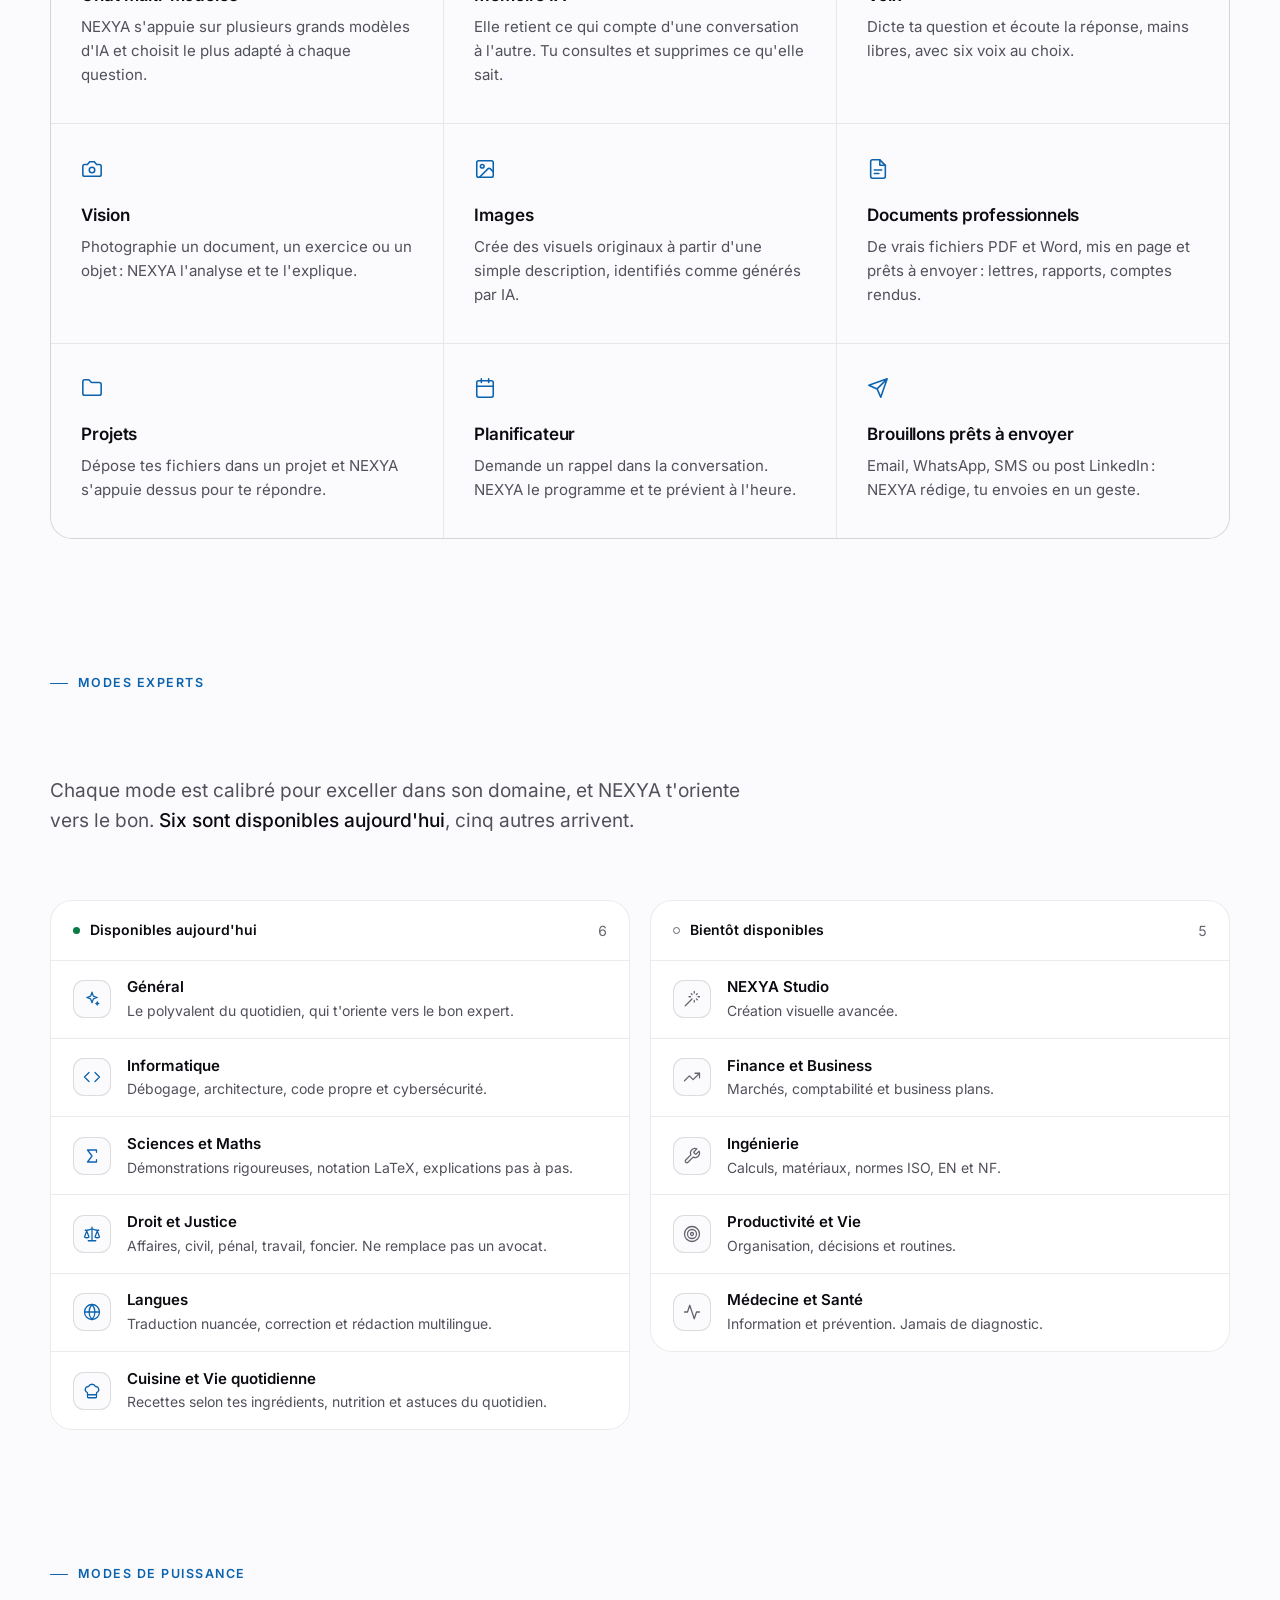
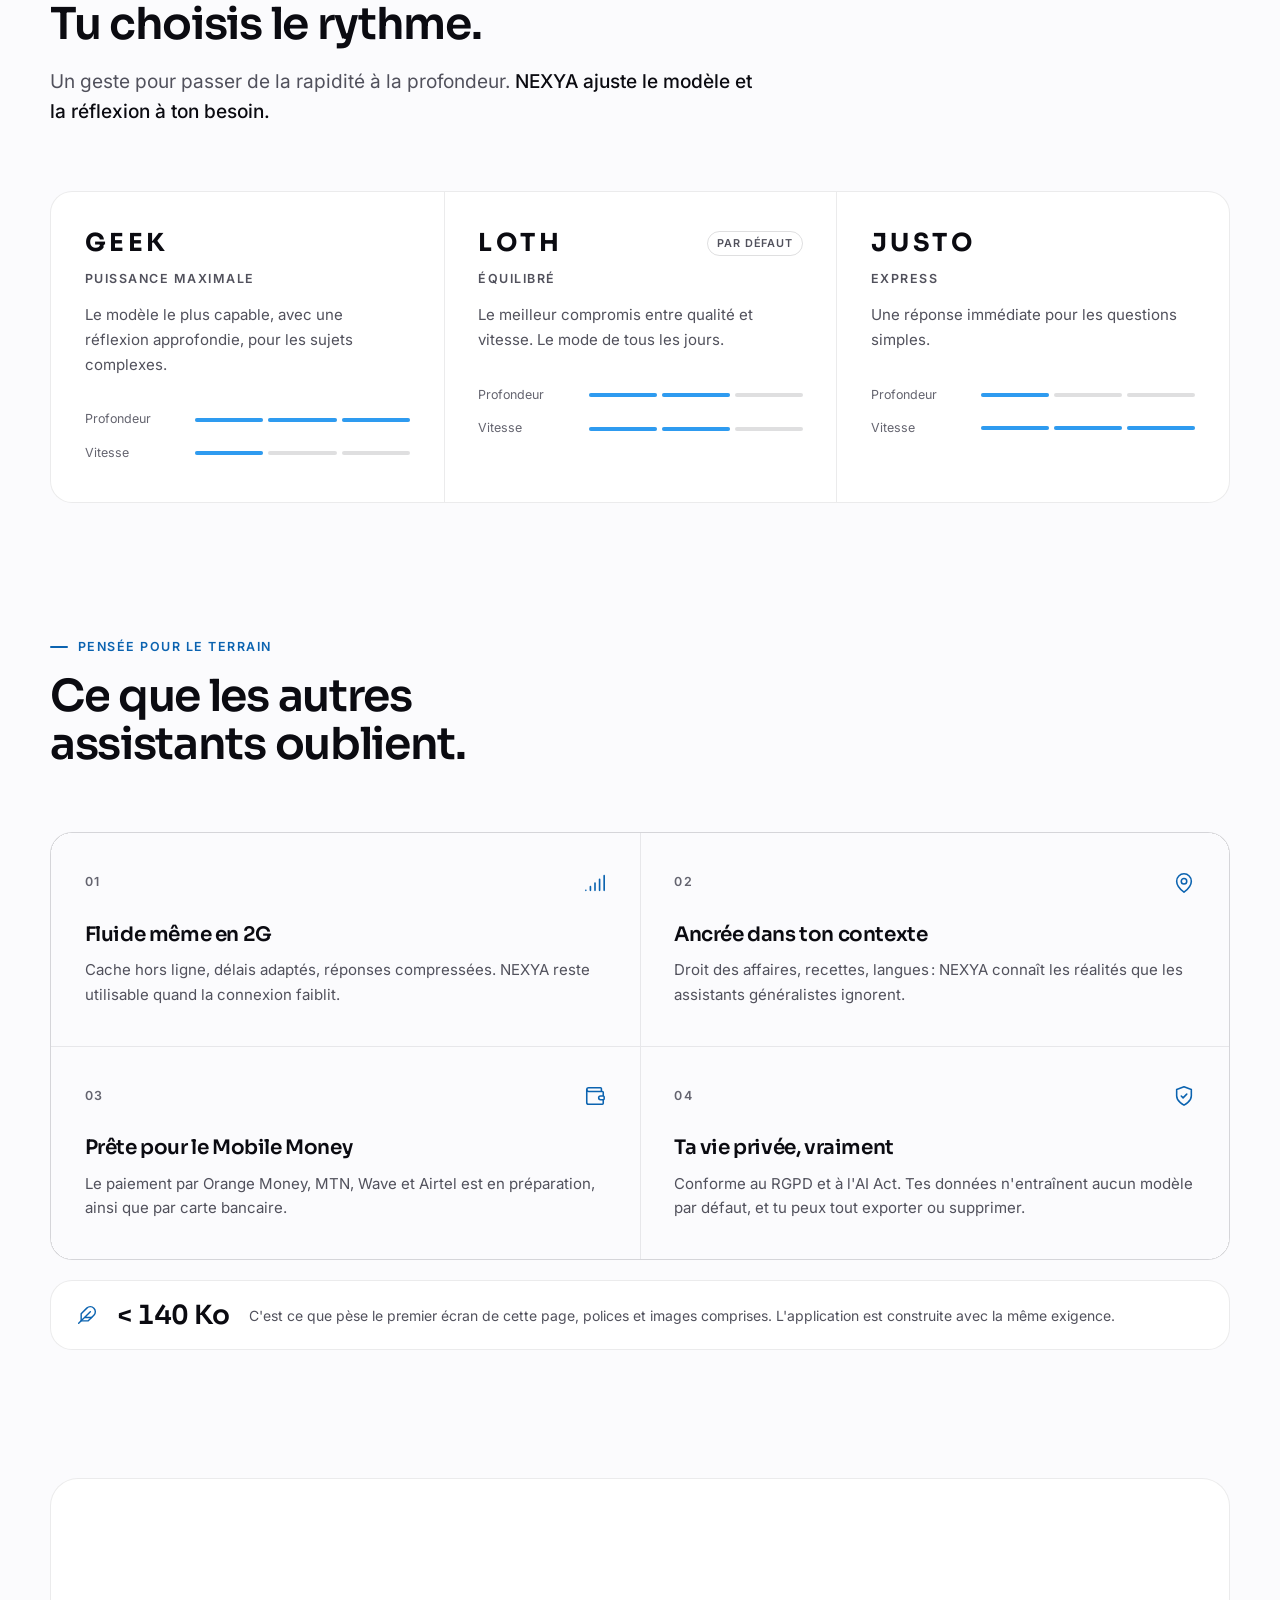
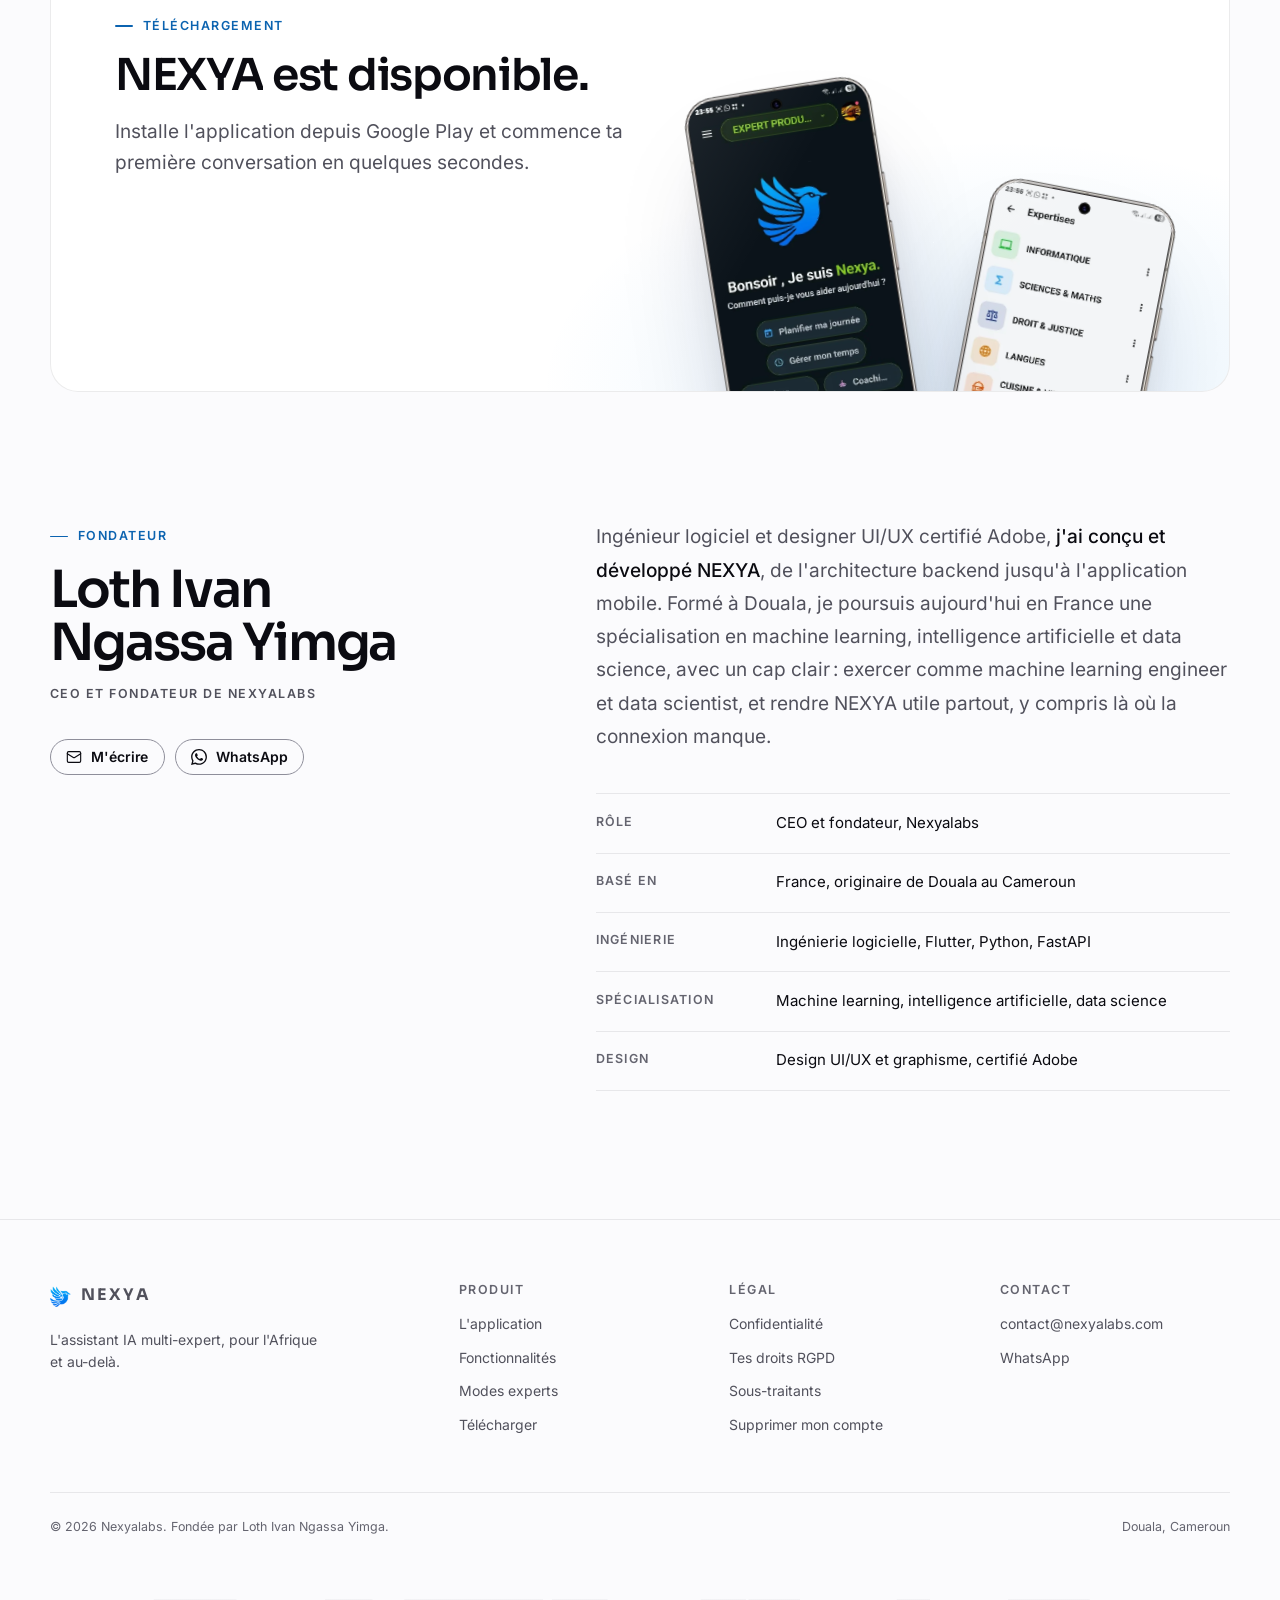
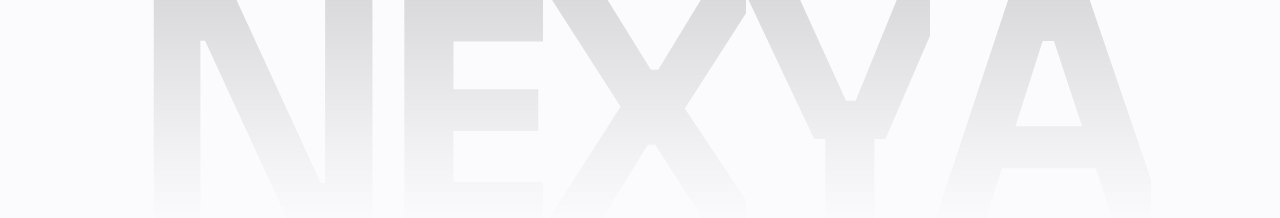
==== commit 33c8015b: "Premier écran allégé : une seule capture chargée selon le thème - Le script de tête précharge unique" ====
--- a/index.html
+++ b/index.html
@@ -1,766 +1,1003 @@
 <!DOCTYPE html>
-<html lang="fr" data-theme="dark">
+<html lang="fr" data-en-lang="en">
 <head>
-<meta charset="UTF-8"/>
-<meta name="viewport" content="width=device-width, initial-scale=1.0"/>
-
-<title>NEXYA AI - Assistant IA multi-expert | Nexyalabs</title>
-<meta name="description" content="NEXYA AI, l'assistant IA multi-expert pour l'Afrique et au-delà. 11 modes experts, mémoire IA, voix, vision et documents. Bientôt sur Google Play."/>
-<meta name="author" content="Nexyalabs - Loth Ivan Ngassa Yimga"/>
-<meta name="theme-color" content="#060609"/>
-<link rel="canonical" href="https://nexyalabs.com/"/>
-
-<meta property="og:type" content="website"/>
-<meta property="og:site_name" content="Nexyalabs"/>
-<meta property="og:title" content="NEXYA AI - L'IA multi-expert pour l'Afrique et au-delà"/>
-<meta property="og:description" content="11 modes experts, mémoire IA, voix, vision et documents pro. Bientôt sur Google Play."/>
-<meta property="og:url" content="https://nexyalabs.com/"/>
-<meta property="og:image" content="https://nexyalabs.com/assets/images/og-image.png"/>
-<meta property="og:image:width" content="1200"/>
-<meta property="og:image:height" content="630"/>
-<meta property="og:locale" content="fr_FR"/>
-<meta property="og:locale:alternate" content="en_US"/>
-
-<meta name="twitter:card" content="summary_large_image"/>
-<meta name="twitter:title" content="NEXYA AI - L'IA multi-expert pour l'Afrique et au-delà"/>
-<meta name="twitter:description" content="11 modes experts, mémoire IA, voix, vision et documents pro. Bientôt sur Google Play."/>
-<meta name="twitter:image" content="https://nexyalabs.com/assets/images/og-image.png"/>
-
-<link rel="icon" type="image/png" sizes="32x32" href="/assets/images/favicon-32.png"/>
-<link rel="icon" type="image/png" sizes="192x192" href="/assets/images/icon-192.png"/>
-<link rel="apple-touch-icon" href="/assets/images/apple-touch-icon.png"/>
-<link rel="manifest" href="/site.webmanifest"/>
-
-<link rel="preconnect" href="https://fonts.googleapis.com"/>
-<link rel="preconnect" href="https://fonts.gstatic.com" crossorigin/>
-<link href="https://fonts.googleapis.com/css2?family=Inter:wght@300;400;500;600;700;800;900&family=JetBrains+Mono:wght@400;500;700&family=Sora:wght@600;700;800&display=swap" rel="stylesheet"/>
+<meta charset="utf-8">
+<meta name="viewport" content="width=device-width, initial-scale=1, viewport-fit=cover">
+<title data-en="NEXYA AI - Eleven experts, one app | Nexyalabs">NEXYA AI - Onze experts, une seule application | Nexyalabs</title>
+<meta name="description" content="NEXYA AI est un assistant d'intelligence artificielle mobile qui réunit onze modes experts, une mémoire IA, la voix, la vision et la génération de documents. Disponible sur Google Play, fluide même en 2G." data-en-content="NEXYA AI is a mobile AI assistant bringing together eleven expert modes, AI memory, voice, vision and document generation. Available on Google Play, smooth even on 2G.">
+<meta name="theme-color" content="#08080B">
+<script>(function(d){var r=d.documentElement,t;try{t=localStorage.getItem('nx-theme')}catch(e){}if(t!=='light'&&t!=='dark'){t=matchMedia('(prefers-color-scheme: light)').matches?'light':'dark'}r.setAttribute('data-theme',t);r.classList.add('js');var l=d.createElement('link');l.rel='preload';l.as='image';l.href='/assets/images/app/accueil-'+t+'.webp';l.setAttribute('fetchpriority','high');d.head.appendChild(l);if(t==='light'){var m=d.querySelector('meta[name="theme-color"]');if(m)m.content='#FBFBFD'}})(document)</script>
+<meta name="author" content="Loth Ivan Ngassa Yimga">
+<meta name="robots" content="index, follow, max-image-preview:large">
+<link rel="canonical" href="https://nexyalabs.com/" data-en-href="https://nexyalabs.com/en">
+<link rel="alternate" hreflang="fr" href="https://nexyalabs.com/">
+<link rel="alternate" hreflang="en" href="https://nexyalabs.com/en">
+<link rel="alternate" hreflang="x-default" href="https://nexyalabs.com/">
+
+<meta property="og:type" content="website">
+<meta property="og:site_name" content="NEXYA AI">
+<meta property="og:title" content="NEXYA AI - Onze experts, une seule application" data-en-content="NEXYA AI - Eleven experts, one app">
+<meta property="og:description" content="L'assistant IA multi-expert pour l'Afrique et au-delà. Disponible sur Google Play." data-en-content="The multi-expert AI assistant for Africa and beyond. Available on Google Play.">
+<meta property="og:url" content="https://nexyalabs.com/" data-en-content="https://nexyalabs.com/en">
+<meta property="og:image" content="https://nexyalabs.com/assets/images/og-image.jpg" data-en-content="https://nexyalabs.com/assets/images/og-image-en.jpg">
+<meta property="og:image:width" content="1200">
+<meta property="og:image:height" content="630">
+<meta property="og:image:type" content="image/jpeg">
+<meta property="og:image:alt" content="L'application NEXYA AI sur un téléphone" data-en-content="The NEXYA AI app on a phone">
+<meta property="og:locale" content="fr_FR" data-en-content="en_US">
+<meta property="og:locale:alternate" content="en_US" data-en-content="fr_FR">
+<meta name="twitter:card" content="summary_large_image">
+<meta name="twitter:title" content="NEXYA AI - Onze experts, une seule application" data-en-content="NEXYA AI - Eleven experts, one app">
+<meta name="twitter:description" content="L'assistant IA multi-expert pour l'Afrique et au-delà. Disponible sur Google Play." data-en-content="The multi-expert AI assistant for Africa and beyond. Available on Google Play.">
+<meta name="twitter:image" content="https://nexyalabs.com/assets/images/og-image.jpg" data-en-content="https://nexyalabs.com/assets/images/og-image-en.jpg">
+
+<link rel="icon" type="image/png" sizes="32x32" href="/assets/images/favicon-32.png">
+<link rel="icon" type="image/png" sizes="192x192" href="/assets/images/icon-192.png">
+<link rel="apple-touch-icon" href="/assets/images/apple-touch-icon.png">
+<link rel="manifest" href="/site.webmanifest">
+
+<link rel="preload" href="/assets/fonts/inter-latin.woff2" as="font" type="font/woff2" crossorigin>
+<link rel="preload" href="/assets/fonts/sora-latin.woff2" as="font" type="font/woff2" crossorigin>
+<link rel="stylesheet" href="/assets/css/base.css">
 
 <script type="application/ld+json">
-{ "@context": "https://schema.org", "@type": "Organization", "name": "Nexyalabs", "url": "https://nexyalabs.com", "logo": "https://nexyalabs.com/assets/images/icon-512.png", "founder": { "@type": "Person", "name": "Loth Ivan Ngassa Yimga" }, "foundingLocation": { "@type": "Place", "name": "Douala, Cameroun" }, "description": "Nexyalabs développe NEXYA AI, un assistant conversationnel mobile multi-expert et multi-modèles, pour l'Afrique et au-delà." }
+{
+  "@context": "https://schema.org",
+  "@graph": [
+    {
+      "@type": "Organization",
+      "@id": "https://nexyalabs.com/#organisation",
+      "name": "Nexyalabs",
+      "url": "https://nexyalabs.com/",
+      "logo": "https://nexyalabs.com/assets/images/icon-512.png",
+      "email": "contact@nexyalabs.com",
+      "description": "Nexyalabs conçoit NEXYA AI, un assistant d'intelligence artificielle mobile multi-expert et multi-modèles, pour l'Afrique et au-delà.",
+      "foundingLocation": { "@type": "Place", "name": "Douala, Cameroun" },
+      "founder": { "@id": "https://nexyalabs.com/#loth-ivan-ngassa-yimga" }
+    },
+    {
+      "@type": "WebSite",
+      "@id": "https://nexyalabs.com/#site",
+      "url": "https://nexyalabs.com/",
+      "name": "NEXYA AI",
+      "inLanguage": ["fr", "en"],
+      "publisher": { "@id": "https://nexyalabs.com/#organisation" }
+    },
+    {
+      "@type": "MobileApplication",
+      "@id": "https://nexyalabs.com/#application",
+      "name": "NEXYA AI",
+      "operatingSystem": "Android",
+      "applicationCategory": "ProductivityApplication",
+      "softwareVersion": "1.0.0",
+      "url": "https://play.google.com/store/apps/details?id=com.nexyalabs.nexya",
+      "installUrl": "https://play.google.com/store/apps/details?id=com.nexyalabs.nexya",
+      "inLanguage": ["fr", "en"],
+      "description": "Assistant d'intelligence artificielle mobile : onze modes experts, trois modes de puissance, mémoire IA, voix, vision, génération d'images et de documents PDF et Word, planificateur. Optimisé pour les réseaux lents jusqu'à la 2G.",
+      "publisher": { "@id": "https://nexyalabs.com/#organisation" },
+      "author": { "@id": "https://nexyalabs.com/#loth-ivan-ngassa-yimga" }
+    },
+    {
+      "@type": "Person",
+      "@id": "https://nexyalabs.com/#loth-ivan-ngassa-yimga",
+      "name": "Loth Ivan Ngassa Yimga",
+      "givenName": "Loth Ivan",
+      "familyName": "Ngassa Yimga",
+      "alternateName": ["Loth Ngassa", "Ivan Ngassa", "Loth Ivan Ngassa"],
+      "url": "https://nexyalabs.com/#fondateur",
+      "jobTitle": "CEO et Fondateur de Nexyalabs",
+      "description": "Loth Ivan Ngassa Yimga est un ingénieur logiciel camerounais, CEO et fondateur de Nexyalabs et créateur de NEXYA AI, un assistant d'intelligence artificielle mobile multi-expert. Originaire de Douala et désormais basé en France, il se spécialise en machine learning, intelligence artificielle et data science, avec l'objectif de devenir machine learning engineer et data scientist. Il est également graphiste et designer UI/UX certifié Adobe.",
+      "disambiguatingDescription": "Cameroonian software engineer, CEO and founder of Nexyalabs and creator of the NEXYA AI app. Based in France, specialising in machine learning, artificial intelligence and data science, aiming to work as a machine learning engineer and data scientist. Adobe-certified UI/UX and graphic designer.",
+      "worksFor": { "@id": "https://nexyalabs.com/#organisation" },
+      "nationality": { "@type": "Country", "name": "Cameroun" },
+      "homeLocation": { "@type": "Place", "name": "France", "address": { "@type": "PostalAddress", "addressCountry": "FR" } },
+      "alumniOf": { "@type": "CollegeOrUniversity", "name": "École Nationale Supérieure Polytechnique de Douala", "address": { "@type": "PostalAddress", "addressLocality": "Douala", "addressCountry": "CM" } },
+      "hasOccupation": [
+        { "@type": "Occupation", "name": "Ingénieur logiciel" },
+        { "@type": "Occupation", "name": "Designer UI/UX" },
+        { "@type": "Occupation", "name": "Entrepreneur tech" }
+      ],
+      "hasCredential": {
+        "@type": "EducationalOccupationalCredential",
+        "credentialCategory": "certification",
+        "name": "Certification Adobe en design UI/UX",
+        "recognizedBy": { "@type": "Organization", "name": "Adobe" }
+      },
+      "knowsAbout": ["Ingénierie logicielle", "Software engineering", "Développement mobile", "Flutter", "Dart", "Python", "FastAPI", "Intelligence artificielle", "Machine learning", "Data science", "Grands modèles de langage (LLM)", "Retrieval-augmented generation (RAG)", "Design UI/UX", "Design graphique", "Adobe Creative Cloud", "Entrepreneuriat technologique"],
+      "knowsLanguage": ["fr", "en"]
+    }
+  ]
+}
 </script>
-<script type="application/ld+json">
-{ "@context": "https://schema.org", "@type": "SoftwareApplication", "name": "NEXYA AI", "operatingSystem": "Android, iOS", "applicationCategory": "ProductivityApplication", "description": "Assistant IA multi-expert et multi-modèles : 11 modes experts, mémoire IA, voix, vision, génération d'images et de documents.", "publisher": { "@type": "Organization", "name": "Nexyalabs" } }
-</script>
-
-<!-- Countdown : 21 juin 2026 21h21 WAT (UTC+1) = 20h21 UTC -->
-<script>
-(function(){
-  var L = new Date(Date.UTC(2026,5,21,20,21,0));
-  var diff = L - Date.now(); if(diff<0) diff=0;
-  window._CD = { d:String(Math.floor(diff/86400000)).padStart(2,'0'), h:String(Math.floor((diff%86400000)/3600000)).padStart(2,'0'), m:String(Math.floor((diff%3600000)/60000)).padStart(2,'0'), s:String(Math.floor((diff%60000)/1000)).padStart(2,'0') };
-  window._LAUNCH = L;
-})();
-</script>
 
 <style>
-*,*::before,*::after{box-sizing:border-box;margin:0;padding:0}
-html{scroll-behavior:smooth;-webkit-text-size-adjust:100%}
-
-:root{
-  --bg:#060609; --bg2:#0c0c12; --card:#101019; --card2:#14141f;
-  --primary:#2E9BF0; --pr:46,155,240;
-  --violet:#8B5CF6; --vr:139,92,246;
-  --gold:#E8A020;   --gr:232,160,32;
-  --grad:linear-gradient(120deg,#3aa0f5 0%,#8B5CF6 50%,#E8A020 100%);
-  --text:#f3f3fb; --text2:#9a9abe; --text3:#6a6a8c;
-  --line:rgba(255,255,255,.07); --line2:rgba(255,255,255,.11);
-  --glass:rgba(12,12,18,.72);
-  --r1:12px; --r2:18px; --r3:26px; --r4:34px; --rp:100px;
-  --ease:cubic-bezier(.22,1,.36,1); --t:.35s;
-  --shadow:0 24px 60px rgba(0,0,0,.45);
-  --maxw:1200px;
-}
-[data-theme="light"]{
-  --bg:#f5f6fc; --bg2:#eef0f8; --card:#ffffff; --card2:#f7f8fd;
-  --primary:#1a7dd4; --pr:26,125,212; --violet:#7c4ddb; --vr:124,77,219; --gold:#b8780a; --gr:184,120,10;
-  --grad:linear-gradient(120deg,#1a7dd4 0%,#7c4ddb 50%,#b8780a 100%);
-  --text:#0b0b1c; --text2:#4c4c68; --text3:#8585a4;
-  --line:rgba(0,0,0,.08); --line2:rgba(0,0,0,.13);
-  --glass:rgba(245,246,252,.8);
-  --shadow:0 24px 60px rgba(40,40,90,.14);
-}
-body{font-family:'Inter',sans-serif;background:var(--bg);color:var(--text);line-height:1.6;overflow-x:hidden;transition:background var(--t),color var(--t);-webkit-font-smoothing:antialiased}
-::selection{background:rgba(var(--vr),.32);color:#fff}
-a{color:inherit}
-.font-d{font-family:'Sora','Inter',sans-serif}
-
-.skip-link{position:absolute;left:-9999px;top:0;z-index:2000;padding:12px 20px;background:var(--primary);color:#fff;border-radius:0 0 12px 0;font-weight:700;font-size:14px}
-.skip-link:focus{left:0;text-decoration:underline}
-a:focus-visible,button:focus-visible,input:focus-visible{outline:2px solid var(--primary);outline-offset:3px;border-radius:8px}
-
-/* ===== FOND AURORA + GRILLE ===== */
-.bg-layer{position:fixed;inset:0;z-index:0;pointer-events:none;overflow:hidden}
-.aurora{position:absolute;border-radius:50%;filter:blur(90px);opacity:.55;will-change:transform}
-.au1{width:62vw;height:62vw;max-width:760px;max-height:760px;background:radial-gradient(circle,rgba(46,155,240,.9),transparent 68%);top:-22vw;left:-12vw;animation:au 20s ease-in-out infinite}
-.au2{width:56vw;height:56vw;max-width:680px;max-height:680px;background:radial-gradient(circle,rgba(139,92,246,.8),transparent 68%);top:4vw;right:-16vw;animation:au 26s ease-in-out infinite reverse}
-.au3{width:48vw;height:48vw;max-width:620px;max-height:620px;background:radial-gradient(circle,rgba(232,160,32,.55),transparent 68%);bottom:-20vw;left:24vw;animation:au 30s ease-in-out infinite}
-[data-theme="light"] .aurora{opacity:.32}
-@keyframes au{0%,100%{transform:translate(0,0) scale(1)}33%{transform:translate(5vw,3vw) scale(1.12)}66%{transform:translate(-4vw,2vw) scale(.94)}}
-.grid-tex{position:absolute;inset:0;background-image:radial-gradient(circle,rgba(255,255,255,.035) 1px,transparent 1px);background-size:30px 30px;-webkit-mask-image:radial-gradient(ellipse 80% 60% at 50% 30%,#000 30%,transparent 75%);mask-image:radial-gradient(ellipse 80% 60% at 50% 30%,#000 30%,transparent 75%)}
-[data-theme="light"] .grid-tex{background-image:radial-gradient(circle,rgba(0,0,0,.05) 1px,transparent 1px)}
-
-/* ===== NAV ===== */
-nav{position:fixed;top:0;left:0;right:0;z-index:900;display:flex;align-items:center;justify-content:space-between;padding:0 32px;height:66px;background:var(--glass);backdrop-filter:blur(26px) saturate(150%);-webkit-backdrop-filter:blur(26px) saturate(150%);border-bottom:1px solid var(--line);transition:background var(--t)}
-.nav-brand{display:flex;align-items:center;gap:10px;text-decoration:none}
-.nav-brand img{height:27px;object-fit:contain}
-.nav-brand-name{font-size:18px;font-weight:900;letter-spacing:3px}
-.nav-links{display:flex;align-items:center;gap:30px}
-.nav-link{font-size:13.5px;font-weight:500;color:var(--text2);text-decoration:none;transition:color .25s;position:relative}
-.nav-link::after{content:'';position:absolute;left:0;bottom:-6px;width:0;height:2px;background:var(--grad);border-radius:2px;transition:width .25s var(--ease)}
-.nav-link:hover{color:var(--text)}.nav-link:hover::after{width:100%}
-.nav-right{display:flex;align-items:center;gap:10px}
-.lang-pill{display:flex;background:rgba(255,255,255,.04);border:1px solid var(--line);border-radius:var(--rp);padding:3px}
-.lang-btn{padding:5px 13px;border:none;background:transparent;color:var(--text2);font-family:inherit;font-size:12px;font-weight:700;cursor:pointer;border-radius:var(--rp);transition:all .25s}
-.lang-btn.on{background:var(--primary);color:#fff}
-.icon-btn{width:36px;height:36px;border-radius:50%;border:1px solid var(--line);background:rgba(255,255,255,.03);color:var(--text);font-size:15px;cursor:pointer;display:flex;align-items:center;justify-content:center;transition:all .3s}
-.icon-btn:hover{border-color:var(--primary);transform:rotate(18deg)}
-.nav-cta{padding:9px 20px;border-radius:var(--rp);background:var(--grad);background-size:160%;border:none;color:#fff;font-family:inherit;font-size:13px;font-weight:700;cursor:pointer;text-decoration:none;box-shadow:0 6px 22px rgba(var(--vr),.32);transition:all .3s;white-space:nowrap}
-.nav-cta:hover{transform:translateY(-2px);box-shadow:0 12px 32px rgba(var(--vr),.45);background-position:100%}
-
-/* ===== UTILS ===== */
-.shell{position:relative;z-index:1;max-width:var(--maxw);margin:0 auto;padding:0 28px}
-section{position:relative;z-index:1}
-.eyebrow{display:inline-flex;align-items:center;gap:9px;padding:7px 16px;border-radius:var(--rp);background:rgba(var(--gr),.08);border:1px solid rgba(var(--gr),.26);color:var(--gold);font-size:12px;font-weight:700;letter-spacing:.6px}
-.eyebrow .dot{width:7px;height:7px;border-radius:50%;background:var(--gold);box-shadow:0 0 0 0 rgba(var(--gr),.6);animation:pulse 2s ease-in-out infinite}
-@keyframes pulse{0%,100%{box-shadow:0 0 0 0 rgba(var(--gr),.5)}50%{box-shadow:0 0 0 7px rgba(var(--gr),0)}}
-.grad-text{background:var(--grad);-webkit-background-clip:text;background-clip:text;-webkit-text-fill-color:transparent}
-.sec-head{text-align:center;max-width:680px;margin:0 auto 56px}
-.sec-tag{display:inline-block;font-size:12px;font-weight:700;letter-spacing:2.5px;text-transform:uppercase;color:var(--primary);margin-bottom:16px}
-.sec-title{font-size:clamp(30px,4.6vw,50px);font-weight:800;line-height:1.1;letter-spacing:-1px}
-.sec-sub{font-size:16.5px;color:var(--text2);margin-top:18px;line-height:1.7}
-.sec-pad{padding:104px 0}
-.glass{background:linear-gradient(180deg,rgba(255,255,255,.04),rgba(255,255,255,.015));border:1px solid var(--line);border-radius:var(--r3);backdrop-filter:blur(8px)}
-[data-theme="light"] .glass{background:var(--card)}
-
-/* ===== HERO ===== */
-#hero{padding:128px 0 70px;min-height:100vh;display:flex;align-items:center}
-.hero-grid{display:grid;grid-template-columns:1.08fr .92fr;gap:54px;align-items:center;width:100%}
-.hero-h1{font-family:'Sora','Inter',sans-serif;font-size:clamp(40px,5.6vw,72px);font-weight:800;line-height:1.04;letter-spacing:-1.6px;margin:22px 0 20px}
-.hero-h1 .l{display:block}
-.hero-sub{font-size:clamp(15.5px,1.7vw,18.5px);color:var(--text2);line-height:1.72;max-width:520px;margin-bottom:30px}
-.hero-cta{display:flex;gap:14px;flex-wrap:wrap;align-items:center;margin-bottom:26px}
-.btn{padding:15px 28px;border-radius:var(--rp);font-family:inherit;font-size:15px;font-weight:700;cursor:pointer;display:inline-flex;align-items:center;gap:10px;text-decoration:none;transition:all .3s var(--ease);border:none}
-.btn-grad{background:var(--grad);background-size:180%;color:#fff;box-shadow:0 10px 30px rgba(var(--vr),.34)}
-.btn-grad:hover{transform:translateY(-3px);box-shadow:0 18px 44px rgba(var(--vr),.5);background-position:100%}
-.btn-wa{background:linear-gradient(135deg,#25D366,#128C7E);color:#fff;box-shadow:0 10px 30px rgba(37,211,102,.3)}
-.btn-wa:hover{transform:translateY(-3px);box-shadow:0 18px 44px rgba(37,211,102,.45)}
-.btn-wa svg{width:20px;height:20px;fill:#fff;flex-shrink:0}
-.btn-ghost{background:rgba(255,255,255,.04);border:1px solid var(--line2);color:var(--text)}
-.btn-ghost:hover{transform:translateY(-3px);border-color:var(--primary);background:rgba(var(--pr),.06)}
-.btn-ghost svg{width:18px;height:18px}
-.hero-trust{display:flex;gap:8px 20px;flex-wrap:wrap;font-size:13px;color:var(--text3);font-weight:600;margin-bottom:30px}
-.hero-trust span{display:inline-flex;align-items:center;gap:7px}
-.hero-trust svg{width:15px;height:15px;color:#2fd16a}
-.mini-cd{display:flex;align-items:center;gap:14px;flex-wrap:wrap}
-.mini-cd-label{font-size:11px;font-weight:700;letter-spacing:1.5px;text-transform:uppercase;color:var(--text3)}
-.mini-cd-row{display:flex;align-items:center;gap:8px}
-.cdi{display:flex;flex-direction:column;align-items:center}
-.flip{width:54px;height:56px;perspective:400px}
-.flip-in{width:100%;height:100%;transform-style:preserve-3d}
-.flip-face{position:absolute;inset:0;border-radius:12px;display:flex;align-items:center;justify-content:center;font-family:'JetBrains Mono',monospace;font-size:24px;font-weight:700;color:var(--text);background:rgba(255,255,255,.04);border:1px solid var(--line2);box-shadow:inset 0 1px 0 rgba(255,255,255,.06);backface-visibility:hidden}
-.flip.go .flip-in{animation:flipIt .45s ease-in-out}
-@keyframes flipIt{0%{transform:rotateX(0)}45%{transform:rotateX(-90deg)}55%{transform:rotateX(-90deg)}100%{transform:rotateX(0)}}
-.cdi-lab{font-size:9px;font-weight:700;letter-spacing:1px;text-transform:uppercase;color:var(--text3);margin-top:6px}
-.cd-sep{font-family:'JetBrains Mono',monospace;font-size:22px;font-weight:700;color:var(--primary);margin-bottom:14px}
-
-/* HERO RIGHT - PHONE */
-.hero-stage{position:relative;display:flex;justify-content:center;align-items:center}
-.hero-stage::before{content:'';position:absolute;width:115%;height:115%;background:radial-gradient(circle,rgba(var(--vr),.22),transparent 62%);filter:blur(20px)}
-.hero-bird{position:relative;display:flex;align-items:center;justify-content:center;z-index:2;width:100%;animation:birdFloat 6s ease-in-out infinite}
-.hero-bird img{width:min(330px,76%);height:auto;position:relative;z-index:2;filter:drop-shadow(0 26px 64px rgba(var(--pr),.5))}
-.hero-bird-ring{position:absolute;width:min(440px,100%);aspect-ratio:1/1;border-radius:50%;background:radial-gradient(circle,rgba(var(--pr),.2) 0%,transparent 60%);animation:ringPulse 4.5s ease-in-out infinite}
-@keyframes birdFloat{0%,100%{transform:translateY(0) rotate(-.6deg)}33%{transform:translateY(-16px) rotate(.6deg)}66%{transform:translateY(-8px) rotate(-.3deg)}}
-@keyframes ringPulse{0%,100%{transform:scale(1);opacity:.6}50%{transform:scale(1.12);opacity:1}}
-.float-pill{position:absolute;z-index:3;display:flex;align-items:center;gap:9px;padding:11px 15px;border-radius:16px;background:var(--glass);border:1px solid var(--line2);box-shadow:var(--shadow);backdrop-filter:blur(20px);font-size:13px;font-weight:600;color:var(--text);white-space:nowrap;animation:bob var(--d,6s) ease-in-out infinite}
-.float-pill svg{width:18px;height:18px}
-.fp-1{top:8%;left:-6%;--d:5.5s}
-.fp-2{bottom:14%;right:-8%;--d:6.5s;animation-delay:.6s}
-.fp-3{top:46%;right:-10%;--d:7s;animation-delay:.3s}
-@keyframes bob{0%,100%{transform:translateY(0)}50%{transform:translateY(-12px)}}
-
-/* ===== SHOWCASE (captures app, bascule sombre/clair) ===== */
-.shot-row{display:flex;justify-content:center;align-items:flex-start;gap:30px;flex-wrap:wrap}
-.shot-item{display:flex;flex-direction:column;align-items:center;gap:16px}
-.shot-item:nth-child(2) .shot-device{margin-top:-26px}
-.shot-device{width:238px;border-radius:38px;padding:9px;background:#05050b;position:relative;box-shadow:0 44px 90px rgba(0,0,0,.55),0 0 0 1.5px rgba(255,255,255,.06),inset 0 0 0 1px rgba(255,255,255,.04);transition:transform .45s var(--ease),box-shadow .45s}
-.shot-device::after{content:'';position:absolute;inset:0;border-radius:38px;background:linear-gradient(140deg,rgba(255,255,255,.1),transparent 36%);pointer-events:none;z-index:3}
-.shot-item:hover .shot-device{transform:translateY(-12px);box-shadow:0 56px 110px rgba(0,0,0,.6),0 0 0 1.5px rgba(var(--pr),.32)}
-.shot-screen{border-radius:30px;overflow:hidden;display:block;background:#0a0a12;line-height:0}
-.shot-screen img{width:100%;height:auto;display:block}
-.shot-screen .shot-light{display:none}
-[data-theme="light"] .shot-screen .shot-dark{display:none}
-[data-theme="light"] .shot-screen .shot-light{display:block}
-.shot-cap{font-size:13px;font-weight:700;letter-spacing:1px;text-transform:uppercase;color:var(--text3)}
-.join-right .shot-device{animation:bob 7s ease-in-out infinite}
-@media(max-width:680px){.shot-item:nth-child(2) .shot-device{margin-top:0}.shot-device{width:210px}.join-right .shot-device{animation:none}}
-
-/* PHONE MOCKUP */
-.phone{position:relative;width:280px;z-index:2;animation:bob 7s ease-in-out infinite}
-.phone-frame{position:relative;background:#04040a;border-radius:46px;padding:12px;box-shadow:0 60px 130px rgba(0,0,0,.6),0 0 0 1.5px rgba(255,255,255,.06),inset 0 0 0 1px rgba(255,255,255,.04)}
-.phone-frame::before{content:'';position:absolute;top:15px;left:50%;transform:translateX(-50%);width:100px;height:24px;background:#04040a;border-radius:0 0 18px 18px;z-index:5}
-.phone-frame::after{content:'';position:absolute;inset:0;border-radius:46px;background:linear-gradient(140deg,rgba(255,255,255,.12) 0%,transparent 36%);pointer-events:none;z-index:6}
-.phone-screen{background:#0a0a12;border-radius:34px;overflow:hidden;height:572px;display:flex;flex-direction:column}
-.ph-status{display:flex;justify-content:space-between;align-items:center;padding:15px 24px 9px;font-size:11px;font-weight:700;color:#e8e8ff}
-.ph-status .sig{display:flex;gap:3px;align-items:flex-end}
-.ph-status .sig i{display:block;width:3px;background:#e8e8ff;border-radius:1px}
-.ph-status .sig i:nth-child(1){height:5px}.ph-status .sig i:nth-child(2){height:8px}.ph-status .sig i:nth-child(3){height:11px}.ph-status .sig i:nth-child(4){height:14px;opacity:.4}
-.ph-header{display:flex;align-items:center;gap:9px;padding:8px 18px 13px;border-bottom:1px solid rgba(255,255,255,.06)}
-.ph-logo{width:25px;height:25px;border-radius:8px;background:var(--grad);display:flex;align-items:center;justify-content:center;font-size:13px;font-weight:900;color:#fff}
-.ph-name{font-size:13.5px;font-weight:800;color:#f0f0ff}
-.ph-expert{display:inline-flex;align-items:center;gap:5px;margin-left:auto;padding:4px 11px;border-radius:100px;background:rgba(46,155,240,.14);border:1px solid rgba(46,155,240,.32);color:#7cc4ff;font-size:10px;font-weight:700}
-.ph-expert .d{width:5px;height:5px;border-radius:50%;background:#7cc4ff}
-.ph-chat{flex:1;padding:18px 14px;display:flex;flex-direction:column;gap:12px;overflow:hidden}
-.ph-bubble{max-width:85%;padding:11px 14px;border-radius:17px;font-size:11.5px;line-height:1.5}
-.ph-user{align-self:flex-end;background:var(--grad);color:#fff;border-bottom-right-radius:5px}
-.ph-ai{align-self:flex-start;background:#16161f;color:#e8e8ff;border-bottom-left-radius:5px;border:1px solid rgba(255,255,255,.05)}
-.ph-ai code{background:rgba(46,155,240,.16);color:#7cc4ff;padding:1px 5px;border-radius:4px;font-family:'JetBrains Mono',monospace;font-size:10px}
-.ph-typing{display:inline-flex;gap:4px;align-items:center;padding:4px 0}
-.ph-typing i{width:6px;height:6px;border-radius:50%;background:#5a5a78;animation:phType 1.2s ease-in-out infinite}
-.ph-typing i:nth-child(2){animation-delay:.2s}.ph-typing i:nth-child(3){animation-delay:.4s}
-@keyframes phType{0%,60%,100%{opacity:.3;transform:translateY(0)}30%{opacity:1;transform:translateY(-3px)}}
-.ph-input{margin:8px 14px 18px;padding:10px 12px;background:#13131c;border:1px solid rgba(255,255,255,.07);border-radius:18px}
-.ph-pills{display:flex;gap:6px;margin-bottom:9px}
-.ph-pill{flex:1;text-align:center;padding:6px 0;border-radius:9px;font-size:9px;font-weight:800;letter-spacing:.5px}
-.ph-pill.geek{background:rgba(139,92,246,.16);color:#b79bf7;border:1px solid rgba(139,92,246,.34)}
-.ph-pill.loth{background:rgba(46,155,240,.2);color:#7cc4ff;border:1px solid rgba(46,155,240,.48)}
-.ph-pill.justo{background:rgba(232,160,32,.14);color:#f0b94e;border:1px solid rgba(232,160,32,.32)}
-.ph-inrow{display:flex;align-items:center;gap:8px}
-.ph-inrow .txt{flex:1;font-size:10.5px;color:#5a5a78}
-.ph-send{width:29px;height:29px;border-radius:50%;background:var(--grad);display:flex;align-items:center;justify-content:center;flex-shrink:0}
-.ph-send svg{width:13px;height:13px;stroke:#fff;fill:none}
-
-/* ===== BENTO ===== */
-.bento{display:grid;grid-template-columns:repeat(4,1fr);grid-auto-rows:188px;gap:16px;
-  grid-template-areas:
-   "exp exp mem voi"
-   "exp exp mul mul"
-   "vis stu doc doc"
-   "pla pro dra dra";}
-.bcell{position:relative;overflow:hidden;border-radius:var(--r2);background:linear-gradient(180deg,var(--card),var(--card2));border:1px solid var(--line);padding:24px;display:flex;flex-direction:column;transition:transform .4s var(--ease),border-color .4s,box-shadow .4s;opacity:0;transform:translateY(26px)}
-.bcell.vis{opacity:1;transform:translateY(0)}
-.bcell::after{content:'';position:absolute;top:-50px;right:-50px;width:160px;height:160px;border-radius:50%;background:radial-gradient(circle,rgba(var(--cc,46,155,240),.16),transparent 65%);opacity:0;transition:opacity .4s}
-.bcell:hover{transform:translateY(-6px);border-color:rgba(var(--cc,46,155,240),.42);box-shadow:0 24px 60px rgba(var(--cc,46,155,240),.16)}
-.bcell:hover::after{opacity:1}
-.bi{width:46px;height:46px;border-radius:13px;display:flex;align-items:center;justify-content:center;margin-bottom:auto;background:rgba(var(--cc,46,155,240),.12);border:1px solid rgba(var(--cc,46,155,240),.24);color:rgb(var(--cc,46,155,240))}
-.bn{font-size:17px;font-weight:700;margin:16px 0 7px;letter-spacing:-.2px}
-.bd{font-size:13px;color:var(--text2);line-height:1.6}
-.b-exp{grid-area:exp;justify-content:flex-start}
-.b-mem{grid-area:mem}.b-voi{grid-area:voi}.b-mul{grid-area:mul}.b-vis{grid-area:vis}.b-stu{grid-area:stu}.b-doc{grid-area:doc}.b-pla{grid-area:pla}.b-pro{grid-area:pro}.b-dra{grid-area:dra}
-.exp-big-num{font-family:'Sora',sans-serif;font-size:clamp(54px,7vw,92px);font-weight:800;line-height:.9;letter-spacing:-3px;background:var(--grad);-webkit-background-clip:text;background-clip:text;-webkit-text-fill-color:transparent;margin:6px 0}
-.exp-big-t{font-size:21px;font-weight:800;margin-bottom:9px}
-.exp-big-d{font-size:13.5px;color:var(--text2);line-height:1.6;max-width:90%}
-.exp-dots{display:flex;flex-wrap:wrap;gap:7px;margin-top:auto;padding-top:18px}
-.exp-dot{font-size:11px;font-weight:600;padding:5px 11px;border-radius:var(--rp);background:rgba(255,255,255,.05);border:1px solid var(--line);color:var(--text2)}
-
-/* ===== EXPERTS ===== */
-#experts .grad-bg{position:absolute;inset:0;background:linear-gradient(180deg,transparent,rgba(var(--vr),.04) 50%,transparent);z-index:-1}
-.exp-switch{display:flex;justify-content:center;gap:8px;margin-bottom:14px}
-.exp-pill{padding:6px 16px;border-radius:var(--rp);font-size:12px;font-weight:700;letter-spacing:.5px}
-.exp-pill.live{background:rgba(47,209,106,.1);border:1px solid rgba(47,209,106,.3);color:#2fd16a}
-.exp-pill.soon{background:rgba(var(--gr),.08);border:1px solid rgba(var(--gr),.28);color:var(--gold)}
-.exp-band{font-size:13px;font-weight:700;letter-spacing:1.5px;text-transform:uppercase;color:var(--text3);text-align:center;margin:46px 0 22px;display:flex;align-items:center;gap:16px;justify-content:center}
-.exp-band::before,.exp-band::after{content:'';height:1px;flex:1;max-width:140px;background:linear-gradient(90deg,transparent,var(--line2))}
-.exp-band::after{background:linear-gradient(90deg,var(--line2),transparent)}
-.exp-grid{display:grid;grid-template-columns:repeat(auto-fit,minmax(280px,1fr));gap:16px}
-.ecard{position:relative;overflow:hidden;background:linear-gradient(180deg,var(--card),var(--card2));border:1px solid var(--line);border-radius:var(--r2);padding:24px;transition:transform .35s var(--ease),border-color .35s,box-shadow .35s;opacity:0;transform:translateY(24px)}
-.ecard.vis{opacity:1;transform:translateY(0)}
-.ecard::before{content:'';position:absolute;left:0;top:0;bottom:0;width:3px;background:rgb(var(--cc));transition:width .3s}
-.ecard:hover{transform:translateY(-6px);border-color:rgba(var(--cc),.45);box-shadow:0 22px 54px rgba(var(--cc),.16)}
-.ecard:hover::before{width:5px}
-.ecard.soon{opacity:.78}.ecard.soon.vis{opacity:.92}
-.ec-top{display:flex;align-items:center;gap:13px;margin-bottom:14px}
-.ec-ic{width:44px;height:44px;border-radius:12px;display:flex;align-items:center;justify-content:center;background:rgba(var(--cc),.12);border:1px solid rgba(var(--cc),.24);color:rgb(var(--cc));flex-shrink:0}
-.ec-name{font-size:16.5px;font-weight:800}
-.ec-stat{margin-left:auto;font-size:10px;font-weight:800;letter-spacing:.5px;text-transform:uppercase;padding:3px 9px;border-radius:var(--rp)}
-.ec-stat.live{background:rgba(47,209,106,.12);color:#2fd16a;border:1px solid rgba(47,209,106,.28)}
-.ec-stat.soon{background:rgba(var(--gr),.1);color:var(--gold);border:1px solid rgba(var(--gr),.28)}
-.ec-d{font-size:13.5px;color:var(--text2);line-height:1.62;margin-bottom:14px}
-.ec-tags{display:flex;flex-wrap:wrap;gap:6px}
-.ec-tag{font-size:10.5px;font-weight:700;padding:4px 10px;border-radius:var(--rp);background:rgba(var(--cc),.08);border:1px solid rgba(var(--cc),.18);color:rgb(var(--cc))}
-
-/* ===== DIFF ===== */
-.diff-grid{display:grid;grid-template-columns:repeat(auto-fit,minmax(248px,1fr));gap:16px}
-.dcard{background:linear-gradient(180deg,var(--card),var(--card2));border:1px solid var(--line);border-radius:var(--r2);padding:28px;transition:transform .4s var(--ease),border-color .4s,box-shadow .4s;opacity:0;transform:translateY(24px)}
-.dcard.vis{opacity:1;transform:translateY(0)}
-.dcard:hover{transform:translateY(-6px);border-color:rgba(var(--gr),.34);box-shadow:0 20px 50px rgba(var(--gr),.14)}
-.di{width:48px;height:48px;border-radius:14px;display:flex;align-items:center;justify-content:center;margin-bottom:18px;background:rgba(var(--gr),.1);border:1px solid rgba(var(--gr),.22);color:var(--gold)}
-.dn{font-size:16.5px;font-weight:800;margin-bottom:9px}
-.dd{font-size:13.5px;color:var(--text2);line-height:1.62}
-
-/* ===== POWER ===== */
-.pow-grid{display:grid;grid-template-columns:repeat(3,1fr);gap:18px}
-.pcard{position:relative;overflow:hidden;text-align:center;background:linear-gradient(180deg,var(--card),var(--card2));border:1px solid var(--line);border-radius:var(--r3);padding:38px 28px;transition:transform .4s var(--ease),border-color .4s,box-shadow .4s;opacity:0;transform:translateY(24px) scale(.97)}
-.pcard.vis{opacity:1;transform:translateY(0) scale(1)}
-.pcard::after{content:'';position:absolute;inset:0;background:radial-gradient(circle at 50% 0,rgba(var(--cc),.1),transparent 62%);pointer-events:none}
-.pcard:hover{transform:translateY(-8px);border-color:rgba(var(--cc),.5);box-shadow:0 26px 64px rgba(var(--cc),.2)}
-.pb{display:inline-flex;align-items:center;justify-content:center;width:66px;height:66px;border-radius:50%;margin-bottom:18px;background:rgba(var(--cc),.13);border:2px solid rgba(var(--cc),.32);color:rgb(var(--cc));position:relative;z-index:1}
-.pname{font-family:'Sora',sans-serif;font-size:22px;font-weight:800;letter-spacing:1px;color:rgb(var(--cc));margin-bottom:6px;position:relative;z-index:1}
-.ptag{font-size:11px;font-weight:700;letter-spacing:1px;text-transform:uppercase;color:var(--text3);margin-bottom:14px;position:relative;z-index:1}
-.pdesc{font-size:13.5px;color:var(--text2);line-height:1.62;position:relative;z-index:1}
-
-/* ===== DEMO TERMINAL ===== */
-.terminal{max-width:880px;margin:0 auto;background:linear-gradient(180deg,var(--card),var(--card2));border:1px solid var(--line2);border-radius:var(--r3);overflow:hidden;box-shadow:0 40px 100px rgba(0,0,0,.4)}
-.term-bar{display:flex;align-items:center;gap:7px;padding:14px 22px;background:rgba(255,255,255,.025);border-bottom:1px solid var(--line)}
-.td{width:12px;height:12px;border-radius:50%}.td-r{background:#FF5F57}.td-y{background:#FFBD2E}.td-g{background:#28C840}
-.term-title{margin-left:8px;font-size:12px;color:var(--text3);font-weight:500;font-family:'JetBrains Mono',monospace}
-.term-badge{margin-left:auto;display:flex;align-items:center;gap:6px;font-size:12px;color:var(--primary);font-weight:700}
-.term-dot{width:7px;height:7px;border-radius:50%;background:#2fd16a;animation:pulse 2s ease-in-out infinite}
-.term-body{padding:36px 40px;min-height:280px}
-#stream-out{font-size:15.5px;color:var(--text);line-height:1.95;white-space:pre-wrap}
-.cursor{display:inline-block;width:2px;height:1.1em;background:var(--primary);margin-left:2px;vertical-align:middle;animation:blink 1s step-end infinite}
-@keyframes blink{0%,100%{opacity:1}50%{opacity:0}}
-
-/* ===== JOIN ===== */
-.join-card{position:relative;overflow:hidden;display:grid;grid-template-columns:1fr .85fr;gap:46px;align-items:center;border-radius:var(--r4);padding:56px 48px;background:linear-gradient(180deg,var(--card),var(--card2));border:1px solid var(--line2)}
-.join-card::before{content:'';position:absolute;top:-120px;right:-80px;width:420px;height:420px;background:radial-gradient(circle,rgba(var(--vr),.22),transparent 64%);pointer-events:none}
-.join-card::after{content:'';position:absolute;bottom:-100px;left:-60px;width:340px;height:340px;background:radial-gradient(circle,rgba(var(--gr),.14),transparent 64%);pointer-events:none}
-.join-left{position:relative;z-index:1}
-.join-t{font-family:'Sora',sans-serif;font-size:clamp(28px,4vw,42px);font-weight:800;line-height:1.1;letter-spacing:-1px;margin-bottom:16px}
-.join-d{font-size:15.5px;color:var(--text2);line-height:1.7;margin-bottom:28px;max-width:440px}
-.join-cta{display:flex;gap:14px;flex-wrap:wrap;align-items:center}
-.play-badge{display:inline-flex;align-items:center;gap:12px;padding:11px 22px;border-radius:14px;background:#000;border:1px solid rgba(255,255,255,.2);text-decoration:none;cursor:default;position:relative;opacity:.95}
-[data-theme="light"] .play-badge{background:#111}
-.play-badge .pg-ic{width:26px;height:26px;flex-shrink:0}
-.play-badge .pg-txt{display:flex;flex-direction:column;line-height:1.1;text-align:left}
-.play-badge .pg-txt small{font-size:9px;color:#bbb;letter-spacing:.5px}
-.play-badge .pg-txt b{font-size:16px;color:#fff;font-weight:700}
-.play-badge .pg-soon{position:absolute;top:-9px;right:-9px;background:var(--gold);color:#1a1205;font-size:9px;font-weight:900;padding:2px 8px;border-radius:var(--rp);letter-spacing:.5px;text-transform:uppercase}
-a.play-badge{cursor:pointer;opacity:1;transition:transform .25s,box-shadow .25s,border-color .25s}
-a.play-badge:hover{transform:translateY(-2px);border-color:rgba(46,155,240,.6);box-shadow:0 12px 30px rgba(46,155,240,.25)}
-.join-note{margin-top:20px;font-size:12.5px;color:var(--text3);position:relative;z-index:1}
-.join-right{position:relative;z-index:1;display:flex;justify-content:center}
-
-/* ===== FOUNDER ===== */
-.founder{position:relative;overflow:hidden;text-align:center;border-radius:var(--r4);padding:54px 44px;background:linear-gradient(180deg,var(--card),var(--card2));border:1px solid var(--line);max-width:760px;margin:0 auto}
-.founder::before{content:'';position:absolute;top:-90px;right:-60px;width:340px;height:340px;background:radial-gradient(circle,rgba(var(--pr),.16),transparent 64%);pointer-events:none}
-.f-av{width:84px;height:84px;border-radius:50%;background:var(--grad);display:flex;align-items:center;justify-content:center;font-size:28px;font-weight:900;color:#fff;margin:0 auto 22px;box-shadow:0 10px 36px rgba(var(--vr),.34);position:relative;z-index:1}
-.f-name{font-family:'Sora',sans-serif;font-size:24px;font-weight:800;margin-bottom:6px;position:relative;z-index:1}
-.f-role{font-size:12px;color:var(--primary);font-weight:700;letter-spacing:2px;text-transform:uppercase;margin-bottom:20px;position:relative;z-index:1}
-.f-bio{font-size:15px;color:var(--text2);max-width:540px;margin:0 auto 30px;line-height:1.8;position:relative;z-index:1}
-
-/* ===== FOOTER ===== */
-footer{position:relative;z-index:1;border-top:1px solid var(--line);background:rgba(8,8,12,.6);backdrop-filter:blur(10px);margin-top:40px}
-[data-theme="light"] footer{background:var(--bg2)}
-.footer-top{max-width:var(--maxw);margin:0 auto;padding:56px 28px 40px;display:grid;grid-template-columns:1.7fr 1fr 1fr 1fr;gap:40px}
-.footer-brand img{height:30px;margin-bottom:16px;opacity:.92}
-.footer-brand p{font-size:13.5px;color:var(--text2);line-height:1.7;max-width:280px;margin-bottom:14px}
-.footer-brand .loc{font-size:12.5px;color:var(--text3)}
-.footer-col h4{font-size:12px;font-weight:800;letter-spacing:1.5px;text-transform:uppercase;color:var(--text);margin-bottom:18px}
-.footer-col a{display:block;font-size:13.5px;color:var(--text2);text-decoration:none;margin-bottom:11px;transition:color .25s}
-.footer-col a:hover{color:var(--primary)}
-.footer-bottom{border-top:1px solid var(--line);padding:22px 28px;text-align:center}
-.footer-copy{font-size:12.5px;color:var(--text3)}
-.footer-copy strong{color:var(--text2);font-weight:600}
-
-/* ===== FLOAT WA ===== */
-.float-wa{position:fixed;bottom:26px;right:26px;width:56px;height:56px;border-radius:50%;background:linear-gradient(135deg,#25D366,#128C7E);display:flex;align-items:center;justify-content:center;box-shadow:0 8px 32px rgba(37,211,102,.4);z-index:999;text-decoration:none;transition:all .3s;animation:waGlow 3.5s ease-in-out infinite}
-.float-wa:hover{transform:scale(1.1)}
-.float-wa svg{width:26px;height:26px;fill:#fff}
-@keyframes waGlow{0%,100%{box-shadow:0 8px 32px rgba(37,211,102,.4)}50%{box-shadow:0 8px 48px rgba(37,211,102,.65)}}
-
-/* ===== REVEAL ===== */
-.rv{opacity:0;transform:translateY(28px);transition:opacity .8s var(--ease),transform .8s var(--ease)}
-.rv.vis{opacity:1;transform:translateY(0)}
-
-/* ===== RESPONSIVE ===== */
-@media(max-width:1000px){
-  .nav-links{display:none}
-  .hero-grid{grid-template-columns:1fr;gap:44px;text-align:center}
-  .hero-sub,.join-d{margin-left:auto;margin-right:auto}
-  .hero-cta,.hero-trust,.mini-cd{justify-content:center}
-  .hero-stage{order:-1}
-  .bento{grid-template-columns:repeat(2,1fr);grid-auto-rows:180px;grid-template-areas:"exp exp" "exp exp" "mem voi" "mul mul" "vis stu" "doc doc" "pla pro" "dra dra"}
-  .join-card{grid-template-columns:1fr;text-align:center;padding:46px 30px}
-  .join-cta{justify-content:center}
-  .pow-grid{grid-template-columns:1fr}
-}
-@media(max-width:680px){
-  nav{padding:0 16px}.shell{padding:0 18px}.nav-cta{display:none}
-  .sec-pad{padding:74px 0}
-  #hero{padding:104px 0 50px}
-  .bento{grid-template-columns:1fr;grid-auto-rows:auto;grid-template-areas:"exp" "mem" "voi" "mul" "vis" "stu" "doc" "pla" "pro" "dra"}
-  .bcell{min-height:170px}.b-exp{min-height:280px}
-  .term-body{padding:24px 20px}
-  .hero-cta .btn{width:100%;max-width:330px;justify-content:center}
-  .footer-top{grid-template-columns:1fr 1fr;gap:30px}
-}
-@media(max-width:420px){ .footer-top{grid-template-columns:1fr} .flip{width:46px;height:48px}.flip-face{font-size:20px} }
-@media(prefers-reduced-motion:reduce){ *{animation:none!important;scroll-behavior:auto!important} .rv,.bcell,.ecard,.dcard,.pcard{opacity:1!important;transform:none!important;transition:none!important} }
+/* ===================== Page d'accueil ===================== */
+.section{padding-block:var(--section);position:relative}
+.sec-head{max-width:44rem;margin-bottom:clamp(2.75rem,5vw,4.25rem)}
+.sec-head--center{margin-inline:auto;text-align:center}
+.sec-head--center .kicker{justify-content:center}
+.sec-head .h2{margin:1.1rem 0 1.15rem}
+.lead strong{color:var(--text);font-weight:500}
+
+/* --- Apparitions generiques --- */
+.js [data-reveal]{opacity:0;transform:translateY(22px);transition:opacity 1s var(--ease),transform 1s var(--ease);transition-delay:calc(var(--d,0) * 80ms)}
+.js [data-reveal].in{opacity:1;transform:none}
+
+/* --- Mots qui montent depuis un masque --- */
+.w{display:inline-block;overflow:hidden;vertical-align:top;padding-bottom:.14em;margin-bottom:-.14em}
+.wi{display:inline-block}
+@keyframes wordUp{from{transform:translateY(115%)}to{transform:none}}
+.hero__title .wi{animation:wordUp 1.15s var(--ease) both;animation-delay:calc(var(--wi) * 75ms + 220ms)}
+.js [data-reveal][data-split]{opacity:1;transform:none}
+.js [data-split] .wi{transform:translateY(115%);transition:transform 1.1s var(--ease);transition-delay:calc(var(--wi) * 45ms)}
+.js [data-split].in .wi{transform:none}
+
+/* --- Entree du hero (CSS pur : visible meme sans JavaScript) --- */
+@keyframes rise{from{opacity:0;transform:translateY(18px);filter:blur(8px)}to{opacity:1;transform:none;filter:none}}
+[data-rise]{animation:rise 1.05s var(--ease) both;animation-delay:calc(var(--i,0) * 90ms + 120ms)}
+@keyframes deviceIn{from{opacity:0;transform:translateY(80px) scale(.92) rotateX(14deg);filter:blur(14px)}to{opacity:1;transform:none;filter:none}}
+.device-in{animation:deviceIn 1.7s var(--ease) both;animation-delay:.35s;transform-origin:50% 85%}
+@keyframes wake{to{opacity:0}}
+@keyframes glint{to{background-position:-40% 0}}
+
+/* --- Hero --- */
+.hero{position:relative;isolation:isolate;overflow:clip;padding:clamp(7.5rem,13vw,9.5rem) 0 clamp(4.5rem,8vw,6.5rem)}
+.hero::before{content:'';position:absolute;inset:-10% -20% auto;height:130%;z-index:-2;pointer-events:none;
+  background:radial-gradient(42% 40% at 72% 44%,var(--glow),transparent 72%),radial-gradient(38% 30% at 18% 0,rgba(var(--accent-rgb),.07),transparent 70%)}
+.hero::after{content:'';position:absolute;inset:0;z-index:-1;pointer-events:none;opacity:.5;
+  background-image:linear-gradient(var(--line) 1px,transparent 1px),linear-gradient(90deg,var(--line) 1px,transparent 1px);background-size:72px 72px;
+  -webkit-mask-image:radial-gradient(52% 58% at 72% 42%,#000,transparent 72%);mask-image:radial-gradient(52% 58% at 72% 42%,#000,transparent 72%)}
+.hero__grid{display:grid;grid-template-columns:1.3fr .7fr;align-items:center;gap:clamp(2.5rem,5vw,4.5rem)}
+.hero__copy{will-change:transform,opacity}
+.pill-link{display:inline-flex;align-items:center;gap:.65rem;padding:.38rem .42rem .38rem .8rem;border:1px solid var(--line-2);border-radius:var(--r-pill);background:var(--surface);font-size:var(--fs-sm);font-weight:500;color:var(--text-2);transition:border-color var(--t-fast),color var(--t-fast)}
+.pill-link:hover{border-color:var(--line-ui);color:var(--text)}
+.pill-link .dot{width:7px;height:7px;border-radius:50%;background:var(--ok);box-shadow:0 0 0 3px color-mix(in srgb,var(--ok) 20%,transparent)}
+.pill-link .go{display:inline-grid;place-items:center;width:24px;height:24px;border-radius:50%;background:var(--surface-2)}
+.pill-link .go svg{width:12px;height:12px;transition:transform var(--t) var(--ease)}
+.pill-link:hover .go svg{transform:translateX(2px)}
+.hero__title{font:600 clamp(2.4rem,5.4vw - .2rem,4.25rem)/1.02 var(--font-display);letter-spacing:-.045em;margin:1.75rem 0 1.5rem}
+.hero__title .l{display:block}
+.hero__title .l2{color:var(--text-3)}
+.hero__sub{max-width:34rem}
+.hero__cta{display:flex;flex-wrap:wrap;align-items:center;gap:1rem;margin-top:2.4rem}
+.hero__facts{display:flex;flex-wrap:wrap;gap:.6rem 1.5rem;margin-top:2.25rem;font-size:var(--fs-sm);color:var(--text-3)}
+.hero__facts li{display:inline-flex;align-items:center;gap:.5rem}
+.hero__facts svg{width:14px;height:14px;color:var(--accent)}
+.hero__visual{display:grid;place-items:center;position:relative;will-change:transform}
+.tilt{will-change:transform;transform-style:preserve-3d}
+.cue{position:absolute;left:50%;bottom:clamp(1.25rem,3vh,2rem);transform:translateX(-50%);display:flex;flex-direction:column;align-items:center;gap:.7rem;font:600 .66rem/1 var(--font-ui);letter-spacing:.2em;text-transform:uppercase;color:var(--text-3);transition:opacity .6s var(--ease);animation:rise 1s var(--ease) both 1.6s}
+.cue i{position:relative;display:block;width:1px;height:40px;background:var(--line-2);overflow:hidden}
+.cue i::after{content:'';position:absolute;left:0;top:-45%;width:100%;height:45%;background:var(--text-2);animation:cueRun 2.4s cubic-bezier(.65,0,.35,1) infinite 2.4s}
+@keyframes cueRun{to{top:100%}}
+.cue.is-gone{opacity:0}
+.cue.is-gone i::after{animation-play-state:paused}
+
+/* --- Telephone --- */
+.device{position:relative;margin:0;width:var(--w,300px);aspect-ratio:568/1200}
+.device::before{content:'';position:absolute;inset:1.2% 2%;border-radius:14% / 6.6%;box-shadow:var(--shadow-device);z-index:0}
+.device__screen{position:absolute;left:2.6408%;top:1.1667%;width:94.0141%;height:97.75%;overflow:hidden;border-radius:13.11% / 5.97%;background:#000;z-index:1;isolation:isolate}
+.device__screen::after{content:'';position:absolute;inset:0;z-index:3;pointer-events:none;background:linear-gradient(128deg,rgba(255,255,255,.075),rgba(255,255,255,0) 34%)}
+.device__wake{position:absolute;inset:0;z-index:2;background:#000;pointer-events:none;animation:wake 1.2s ease both 1.45s}
+.device__glint{position:absolute;inset:0;z-index:4;pointer-events:none;background:linear-gradient(112deg,transparent 38%,rgba(255,255,255,.18) 50%,transparent 62%);background-size:260% 100%;background-position:130% 0;animation:glint 1.8s var(--ease) both 2.05s}
+.device__frame{position:absolute;inset:0;z-index:2;pointer-events:none}
+.device__frame img{width:100%;height:100%}
+.shot{position:absolute;inset:0;width:100%;height:100%;object-fit:cover;object-position:center top}
+.shot[data-v="light"],:root[data-theme="light"] .shot[data-v="dark"]{display:none}
+:root[data-theme="light"] .shot[data-v="light"]{display:block}
+.hero .device{--w:clamp(250px,24vw,312px)}
+
+/* --- Bandeau de preuves --- */
+.proof{border-block:1px solid var(--line)}
+.proof__in{display:grid;grid-template-columns:repeat(4,1fr)}
+.proof__item{padding:2rem clamp(1rem,2.5vw,2rem)}
+.proof__item+.proof__item{border-left:1px solid var(--line)}
+.proof__v{font:600 clamp(1.9rem,1.5rem + 1.3vw,2.6rem)/1 var(--font-display);letter-spacing:-.04em;font-variant-numeric:tabular-nums}
+.proof__l{margin-top:.65rem;font-size:var(--fs-sm);color:var(--text-2);line-height:1.45}
+
+/* --- Manifeste : les mots s'allument au defilement --- */
+.manifesto{padding-block:clamp(6.5rem,15vw,12rem)}
+.manifesto__text{max-width:20em;margin-inline:auto;text-align:center;font:600 clamp(1.75rem,1rem + 2.8vw,3.3rem)/1.2 var(--font-display);letter-spacing:-.035em;text-wrap:balance}
+.js .manifesto__text .lw{opacity:.14;transition:opacity .2s linear}
+
+/* --- Visite guidee epinglee --- */
+.tour{padding-top:var(--section);overflow-x:clip}
+.tour .sec-head{margin-bottom:0}
+.js .tour__pin{position:relative;height:calc(100svh + 4 * 80svh)}
+.js .tour__sticky{position:sticky;top:0;height:100svh;display:flex;align-items:center;overflow:hidden}
+html:not(.js) .tour__sticky{padding-block:4rem}
+.tour__grid{display:grid;grid-template-columns:1fr 1fr;align-items:center;gap:clamp(2rem,6vw,6rem)}
+.tour__text{max-width:31rem;will-change:transform,opacity}
+.tour__count{font:600 var(--fs-xs)/1 var(--font-ui);letter-spacing:.16em;color:var(--text-3);font-variant-numeric:tabular-nums;margin-bottom:1.6rem}
+.tour__count b{color:var(--accent);font-weight:600}
+.tour__steps{display:grid}
+html:not(.js) .step+.step{margin-top:2.75rem}
+.step h3{font:600 clamp(1.75rem,1.2rem + 1.7vw,2.7rem)/1.08 var(--font-display);letter-spacing:-.04em;margin-bottom:1.1rem;text-wrap:balance}
+.step p{max-width:27rem;color:var(--text-2);font-size:var(--fs-lead);line-height:1.6}
+.js .step{grid-area:1/1}
+.js .step h3,.js .step p{opacity:0;transform:translateY(28px);filter:blur(8px);transition:transform .95s var(--ease),opacity .55s var(--ease),filter .55s var(--ease)}
+.js .step.is-past h3,.js .step.is-past p{transform:translateY(-28px)}
+.js .step.is-on h3,.js .step.is-on p{opacity:1;transform:none;filter:none}
+.js .step.is-on p{transition-delay:.09s}
+.tour__bars{display:flex;gap:.45rem;margin-top:2.6rem}
+html:not(.js) .tour__bars,html:not(.js) .tour__count{display:none}
+.tour__bar{position:relative;width:46px;height:30px;border-radius:6px}
+.tour__bar::before,.tour__bar i{content:'';position:absolute;left:0;right:0;top:50%;height:3px;margin-top:-1.5px;border-radius:3px}
+.tour__bar::before{background:var(--line-2)}
+.tour__bar i{background:var(--accent-solid);transform:scaleX(0);transform-origin:left center}
+.tour__stage{position:relative;display:grid;place-items:center;perspective:1700px}
+.tour__stage::before{content:'';position:absolute;width:150%;aspect-ratio:1;border-radius:50%;background:radial-gradient(closest-side,var(--glow),transparent);z-index:-1;pointer-events:none}
+.tour__dev{transform-style:preserve-3d;will-change:transform}
+.tour .device{--w:min(310px,calc((100svh - 170px) / 2.113))}
+[data-device="tour"] .shot{opacity:0;transform:translateY(2.5%) scale(1.04);filter:blur(8px);transition:opacity .7s var(--ease),transform 1.15s var(--ease),filter .7s var(--ease)}
+[data-device="tour"] .shot.is-on{opacity:1;transform:none;filter:none}
+
+/* --- Fonctionnalites --- */
+.grid9{display:grid;grid-template-columns:repeat(3,1fr);gap:1px;background:var(--line);border:1px solid var(--line);border-radius:var(--r-lg);overflow:hidden}
+.cell{position:relative;isolation:isolate;background:var(--bg);padding:2.1rem 1.9rem 2.25rem}
+.cell::before{content:'';position:absolute;inset:0;z-index:-1;opacity:0;transition:opacity var(--t);background:radial-gradient(380px circle at var(--mx,50%) var(--my,50%),rgba(var(--accent-rgb),.085),transparent 45%)}
+.cell:hover::before{opacity:1}
+.cell svg{width:22px;height:22px;color:var(--accent);margin-bottom:1.5rem}
+.cell h3{font:600 var(--fs-h3)/1.3 var(--font-ui);letter-spacing:-.01em;margin-bottom:.55rem}
+.cell p{color:var(--text-2);line-height:1.6}
+
+/* --- Icones qui se dessinent --- */
+.js .draw svg{stroke-dasharray:100;stroke-dashoffset:100;transition:stroke-dashoffset 1.6s var(--ease) .25s}
+.js .draw.in svg,.js .in .draw svg{stroke-dashoffset:0}
+
+/* --- Experts --- */
+.experts{display:grid;grid-template-columns:1fr 1fr;gap:1.25rem;align-items:start}
+.panel{border:1px solid var(--line);border-radius:var(--r-lg);background:var(--surface);overflow:hidden}
+.panel__head{display:flex;align-items:center;justify-content:space-between;gap:1rem;padding:1.1rem 1.4rem;border-bottom:1px solid var(--line)}
+.panel__head h3{display:inline-flex;align-items:center;gap:.6rem;font:600 var(--fs-sm)/1 var(--font-ui)}
+.panel__head .dot{width:7px;height:7px;border-radius:50%;background:var(--ok)}
+.panel--soon .panel__head .dot{background:transparent;border:1.5px solid var(--text-3)}
+.panel__head .count{font-size:var(--fs-sm);color:var(--text-3);font-variant-numeric:tabular-nums}
+.xrow{display:grid;grid-template-columns:auto 1fr;align-items:center;gap:1rem;padding:1.05rem 1.4rem;border-bottom:1px solid var(--line);transition:background-color var(--t-fast)}
+.xrow:last-child{border-bottom:0}
+.xrow:hover{background:var(--hover)}
+.js .panel .xrow{opacity:0;transform:translateY(10px);transition:opacity .8s var(--ease),transform .8s var(--ease),background-color var(--t-fast)}
+.js .panel.in .xrow{opacity:1;transform:none}
+.js .panel.in .xrow:nth-child(2){transition-delay:.06s}.js .panel.in .xrow:nth-child(3){transition-delay:.12s}
+.js .panel.in .xrow:nth-child(4){transition-delay:.18s}.js .panel.in .xrow:nth-child(5){transition-delay:.24s}
+.js .panel.in .xrow:nth-child(6){transition-delay:.3s}
+.xrow__ic{display:grid;place-items:center;width:38px;height:38px;border-radius:11px;border:1px solid var(--line-2);background:var(--bg);color:var(--accent)}
+.panel--soon .xrow__ic{color:var(--text-3)}
+.xrow__ic svg{width:18px;height:18px}
+.xrow h4{font:600 var(--fs-body)/1.3 var(--font-ui);margin:0}
+.xrow p{margin-top:.2rem;font-size:var(--fs-sm);line-height:1.5;color:var(--text-2)}
+
+/* --- Modes de puissance --- */
+.power{display:grid;grid-template-columns:repeat(3,1fr);border:1px solid var(--line);border-radius:var(--r-lg);background:var(--surface);overflow:hidden}
+.mode{position:relative;padding:2.4rem 2.1rem}
+.mode+.mode{border-left:1px solid var(--line)}
+.mode__top{display:flex;align-items:center;justify-content:space-between;gap:1rem}
+.mode__name{font:700 1.55rem/1 var(--font-display);letter-spacing:.14em}
+.mode__def{font:600 .68rem/1 var(--font-ui);letter-spacing:.08em;text-transform:uppercase;padding:.38rem .55rem;border-radius:var(--r-pill);border:1px solid var(--line-2);color:var(--text-2)}
+.mode__tag{margin-top:.85rem;font:600 var(--fs-xs)/1 var(--font-ui);letter-spacing:.12em;text-transform:uppercase;color:var(--accent)}
+.mode p{margin-top:1.1rem;color:var(--text-2)}
+.meters{margin-top:2rem;display:grid;gap:.8rem}
+.meter{display:grid;grid-template-columns:6rem 1fr;align-items:center;gap:.9rem;font-size:var(--fs-xs);color:var(--text-3)}
+.meter__bars{display:grid;grid-template-columns:repeat(3,1fr);gap:5px}
+.meter__bars i{height:4px;border-radius:2px;background:var(--line-2);overflow:hidden;position:relative}
+.meter__bars i.f::after{content:'';position:absolute;inset:0;background:var(--accent-solid);transform:scaleX(0);transform-origin:left;transition:transform .9s var(--ease)}
+.meter__bars i.f:nth-child(2)::after{transition-delay:.14s}
+.meter__bars i.f:nth-child(3)::after{transition-delay:.28s}
+.power.in .meter__bars i.f::after,html:not(.js) .meter__bars i.f::after{transform:none}
+
+/* --- Pourquoi --- */
+.why{display:grid;grid-template-columns:repeat(2,1fr);gap:1px;background:var(--line);border:1px solid var(--line);border-radius:var(--r-lg);overflow:hidden}
+.why__item{background:var(--bg);padding:2.4rem 2.1rem}
+.why__top{display:flex;align-items:center;justify-content:space-between;margin-bottom:1.75rem}
+.why__n{font:600 var(--fs-xs)/1 var(--font-ui);letter-spacing:.12em;color:var(--text-3)}
+.why__item svg{width:22px;height:22px;color:var(--accent)}
+.why__item h3{font:600 1.25rem/1.3 var(--font-display);letter-spacing:-.02em;margin-bottom:.65rem}
+.why__item p{color:var(--text-2)}
+.weight{display:flex;flex-wrap:wrap;align-items:center;gap:.6rem 1.25rem;margin-top:1.25rem;padding:1.3rem 1.6rem;border:1px solid var(--line);border-radius:var(--r-lg);background:var(--surface);color:var(--text-2);font-size:var(--fs-sm)}
+.weight b{font:600 1.65rem/1 var(--font-display);letter-spacing:-.03em;color:var(--text);font-variant-numeric:tabular-nums}
+.weight svg{width:20px;height:20px;color:var(--accent)}
+
+/* --- Telechargement --- */
+.cta{position:relative;isolation:isolate;overflow:hidden;display:grid;grid-template-columns:1.05fr .95fr;align-items:center;gap:2rem;padding:clamp(2.5rem,6vw,5rem) clamp(1.75rem,5vw,4.5rem) 0;border:1px solid var(--line);border-radius:28px;background:var(--surface)}
+.cta::before{content:'';position:absolute;inset:0;z-index:-1;pointer-events:none;background:radial-gradient(55% 70% at 80% 100%,var(--glow),transparent 70%)}
+.cta__copy{padding-bottom:clamp(2.5rem,6vw,5rem)}
+.cta__copy .h2{margin:1.1rem 0 1.1rem}
+.cta__actions{display:flex;flex-wrap:wrap;align-items:center;gap:1rem 1.5rem;margin-top:2.2rem}
+.textlink{display:inline-flex;align-items:center;gap:.45rem;font-size:var(--fs-sm);font-weight:500;color:var(--text-2);transition:color var(--t-fast)}
+.textlink:hover{color:var(--text)}
+.textlink svg{width:16px;height:16px}
+.cta__devices{position:relative;align-self:end;height:clamp(330px,34vw,440px)}
+.cta__devices .device{position:absolute;--w:clamp(160px,15vw,200px);will-change:transform}
+.cta__devices .d-back{right:4%;top:14%;transform:rotate(5deg)}
+.cta__devices .d-front{left:6%;top:4%;transform:rotate(-4deg)}
+
+/* --- Fondateur --- */
+.founder{display:grid;grid-template-columns:.85fr 1.15fr;gap:clamp(2.5rem,6vw,6.5rem);align-items:start}
+.founder__id{position:sticky;top:110px}
+.founder__name{font:600 clamp(2.1rem,1.5rem + 2.2vw,3.2rem)/1.04 var(--font-display);letter-spacing:-.04em;margin:1.1rem 0 1rem;text-wrap:balance}
+.founder__role{font:600 var(--fs-xs)/1.4 var(--font-ui);letter-spacing:.12em;text-transform:uppercase;color:var(--text-2)}
+.founder__links{display:flex;flex-wrap:wrap;gap:.65rem;margin-top:2.25rem}
+.founder__bio{font-size:var(--fs-lead);line-height:1.75;color:var(--text-2);text-wrap:pretty}
+.founder__bio strong{color:var(--text);font-weight:500}
+.facts{margin-top:2.5rem;border-top:1px solid var(--line)}
+.facts>div{display:grid;grid-template-columns:10rem 1fr;gap:1.25rem;padding:1.05rem 0;border-bottom:1px solid var(--line)}
+.facts dt{font:600 var(--fs-xs)/1.5 var(--font-ui);letter-spacing:.1em;text-transform:uppercase;color:var(--text-3);padding-top:.1rem}
+.facts dd{color:var(--text)}
+.js .facts>div{opacity:0;transform:translateY(10px);transition:opacity .8s var(--ease),transform .8s var(--ease)}
+.js .in .facts>div{opacity:1;transform:none}
+.js .in .facts>div:nth-child(2){transition-delay:.07s}.js .in .facts>div:nth-child(3){transition-delay:.14s}
+.js .in .facts>div:nth-child(4){transition-delay:.21s}.js .in .facts>div:nth-child(5){transition-delay:.28s}
+
+/* --- Signature geante --- */
+.wordmark{overflow:hidden;height:clamp(4.6rem,17.5vw,15.2rem);margin-top:3.5rem;pointer-events:none;user-select:none;-webkit-user-select:none}
+.wordmark__in{display:block;text-align:center;white-space:nowrap;font:700 clamp(5.5rem,24vw,21.5rem)/.82 var(--font-display);letter-spacing:-.06em}
+.wordmark .wi,html:not(.js) .wordmark__in{color:transparent;background:linear-gradient(180deg,color-mix(in srgb,var(--text) 14%,transparent) 0%,color-mix(in srgb,var(--text) 4%,transparent) 62%,transparent 92%);-webkit-background-clip:text;background-clip:text}
+.js .wordmark .wi{transform:translateY(105%);transition:transform 1.4s var(--ease);transition-delay:calc(var(--wi) * 70ms)}
+.js .wordmark.in .wi{transform:none}
+.js .wordmark[data-reveal]{opacity:1;transform:none}
+.footer{padding-bottom:0}
+
+/* --- Responsive --- */
+@media (min-width:901px) and (min-height:700px){
+  .hero{min-height:100svh;display:flex;align-items:center}
+  .hero>.wrap{width:min(100% - 2*var(--gutter),var(--maxw))}
+}
+@media (max-width:900px),(max-height:699px){ .cue{display:none} }
+@media (max-width:1024px){ .grid9{grid-template-columns:repeat(2,1fr)} }
+@media (max-width:900px){
+  .hero__grid{grid-template-columns:1fr;text-align:center}
+  .hero__copy{display:flex;flex-direction:column;align-items:center}
+  .hero__cta,.hero__facts{justify-content:center}
+  .hero__visual{margin-top:1rem}
+  .hero .device{--w:min(262px,68vw)}
+  .proof__in{grid-template-columns:repeat(2,1fr)}
+  .proof__item:nth-child(3){border-left:0}
+  .proof__item:nth-child(n+3){border-top:1px solid var(--line)}
+  .js .tour__sticky{padding:76px 0 18px}
+  .tour__grid{grid-template-columns:1fr;justify-items:center;text-align:center;gap:1.4rem}
+  .tour__stage{order:-1}
+  .tour .device{--w:min(236px,calc((100svh - 400px) / 2.113))}
+  .tour__text{display:flex;flex-direction:column;align-items:center}
+  .tour__count{margin-bottom:.9rem}
+  .step h3{font-size:1.45rem;margin-bottom:.55rem}
+  .step p{font-size:var(--fs-body);margin-inline:auto}
+  .tour__bars{margin-top:1rem}
+  .experts{grid-template-columns:1fr}
+  .power{grid-template-columns:1fr}
+  .mode+.mode{border-left:0;border-top:1px solid var(--line)}
+  .cta{grid-template-columns:1fr;text-align:center}
+  .cta__copy{padding-bottom:0}
+  .cta__actions{justify-content:center}
+  .cta__devices{height:clamp(300px,82vw,380px);width:min(100%,420px);margin-inline:auto}
+  .cta__devices .device{--w:clamp(150px,40vw,190px)}
+  .founder{grid-template-columns:1fr}
+  .founder__id{position:static}
+}
+@media (max-width:640px){
+  .grid9,.why{grid-template-columns:1fr}
+  .facts>div{grid-template-columns:1fr;gap:.3rem}
+}
 </style>
 </head>
 <body>
 
-<svg style="display:none" xmlns="http://www.w3.org/2000/svg" aria-hidden="true"><defs>
-<symbol id="ic-layers" viewBox="0 0 24 24" fill="none" stroke="currentColor" stroke-width="1.8" stroke-linecap="round" stroke-linejoin="round"><polygon points="12 2 2 7 12 12 22 7 12 2"/><polyline points="2 17 12 22 22 17"/><polyline points="2 12 12 17 22 12"/></symbol>
-<symbol id="ic-cam" viewBox="0 0 24 24" fill="none" stroke="currentColor" stroke-width="1.8" stroke-linecap="round" stroke-linejoin="round"><path d="M23 19a2 2 0 0 1-2 2H3a2 2 0 0 1-2-2V8a2 2 0 0 1 2-2h4l2-3h6l2 3h4a2 2 0 0 1 2 2z"/><circle cx="12" cy="13" r="4"/></symbol>
-<symbol id="ic-cal" viewBox="0 0 24 24" fill="none" stroke="currentColor" stroke-width="1.8" stroke-linecap="round" stroke-linejoin="round"><rect x="3" y="4" width="18" height="18" rx="2"/><line x1="16" y1="2" x2="16" y2="6"/><line x1="8" y1="2" x2="8" y2="6"/><line x1="3" y1="10" x2="21" y2="10"/></symbol>
-<symbol id="ic-mic" viewBox="0 0 24 24" fill="none" stroke="currentColor" stroke-width="1.8" stroke-linecap="round" stroke-linejoin="round"><path d="M12 1a3 3 0 0 0-3 3v8a3 3 0 0 0 6 0V4a3 3 0 0 0-3-3z"/><path d="M19 10v2a7 7 0 0 1-14 0v-2"/><line x1="12" y1="19" x2="12" y2="23"/><line x1="8" y1="23" x2="16" y2="23"/></symbol>
-<symbol id="ic-spark" viewBox="0 0 24 24" fill="none" stroke="currentColor" stroke-width="1.8" stroke-linecap="round" stroke-linejoin="round"><path d="M12 3l1.5 4.5L18 9l-4.5 1.5L12 15l-1.5-4.5L6 9l4.5-1.5L12 3z"/><path d="M5 17l.7 2.1L8 20l-2.3.9L5 23l-.7-2.1L2 20l2.3-.9z"/></symbol>
-<symbol id="ic-bell" viewBox="0 0 24 24" fill="none" stroke="currentColor" stroke-width="1.8" stroke-linecap="round" stroke-linejoin="round"><path d="M18 8A6 6 0 0 0 6 8c0 7-3 9-3 9h18s-3-2-3-9"/><path d="M13.73 21a2 2 0 0 1-3.46 0"/></symbol>
-<symbol id="ic-monitor" viewBox="0 0 24 24" fill="none" stroke="currentColor" stroke-width="1.8" stroke-linecap="round" stroke-linejoin="round"><polyline points="16 18 22 12 16 6"/><polyline points="8 6 2 12 8 18"/></symbol>
-<symbol id="ic-trend" viewBox="0 0 24 24" fill="none" stroke="currentColor" stroke-width="1.8" stroke-linecap="round" stroke-linejoin="round"><polyline points="23 6 13.5 15.5 8.5 10.5 1 18"/><polyline points="17 6 23 6 23 12"/></symbol>
-<symbol id="ic-globe" viewBox="0 0 24 24" fill="none" stroke="currentColor" stroke-width="1.8" stroke-linecap="round" stroke-linejoin="round"><circle cx="12" cy="12" r="10"/><line x1="2" y1="12" x2="22" y2="12"/><path d="M12 2a15.3 15.3 0 0 1 4 10 15.3 15.3 0 0 1-4 10 15.3 15.3 0 0 1-4-10 15.3 15.3 0 0 1 4-10z"/></symbol>
-<symbol id="ic-cook" viewBox="0 0 24 24" fill="none" stroke="currentColor" stroke-width="1.8" stroke-linecap="round" stroke-linejoin="round"><path d="M18 8h1a4 4 0 0 1 0 8h-1"/><path d="M2 8h16v9a4 4 0 0 1-4 4H6a4 4 0 0 1-4-4V8z"/><line x1="6" y1="1" x2="6" y2="4"/><line x1="10" y1="1" x2="10" y2="4"/><line x1="14" y1="1" x2="14" y2="4"/></symbol>
-<symbol id="ic-beaker" viewBox="0 0 24 24" fill="none" stroke="currentColor" stroke-width="1.8" stroke-linecap="round" stroke-linejoin="round"><path d="M9 3H5a2 2 0 0 0-2 2v13a2 2 0 0 0 2 2h14a2 2 0 0 0 2-2V5a2 2 0 0 0-2-2h-4"/><polyline points="9 3 9 11 5 21"/><polyline points="15 3 15 11 19 21"/><line x1="6" y1="16" x2="18" y2="16"/></symbol>
-<symbol id="ic-folder" viewBox="0 0 24 24" fill="none" stroke="currentColor" stroke-width="1.8" stroke-linecap="round" stroke-linejoin="round"><path d="M22 19a2 2 0 0 1-2 2H4a2 2 0 0 1-2-2V5a2 2 0 0 1 2-2h5l2 3h9a2 2 0 0 1 2 2z"/></symbol>
-<symbol id="ic-img" viewBox="0 0 24 24" fill="none" stroke="currentColor" stroke-width="1.8" stroke-linecap="round" stroke-linejoin="round"><rect x="3" y="3" width="18" height="18" rx="2"/><circle cx="8.5" cy="8.5" r="1.5"/><polyline points="21 15 16 10 5 21"/></symbol>
-<symbol id="ic-scale" viewBox="0 0 24 24" fill="none" stroke="currentColor" stroke-width="1.8" stroke-linecap="round" stroke-linejoin="round"><path d="M12 3v18"/><path d="M7 21h10"/><path d="M5 7h14l-2-3H7z"/><path d="M5 7l-3 6a3 3 0 0 0 6 0z"/><path d="M19 7l3 6a3 3 0 0 1-6 0z"/></symbol>
-<symbol id="ic-gear" viewBox="0 0 24 24" fill="none" stroke="currentColor" stroke-width="1.8" stroke-linecap="round" stroke-linejoin="round"><circle cx="12" cy="12" r="3"/><path d="M19.4 15a1.65 1.65 0 0 0 .33 1.82l.06.06a2 2 0 1 1-2.83 2.83l-.06-.06a1.65 1.65 0 0 0-1.82-.33 1.65 1.65 0 0 0-1 1.51V21a2 2 0 0 1-4 0v-.09A1.65 1.65 0 0 0 9 19.4a1.65 1.65 0 0 0-1.82.33l-.06.06a2 2 0 1 1-2.83-2.83l.06-.06a1.65 1.65 0 0 0 .33-1.82 1.65 1.65 0 0 0-1.51-1H3a2 2 0 0 1 0-4h.09A1.65 1.65 0 0 0 4.6 9a1.65 1.65 0 0 0-.33-1.82l-.06-.06a2 2 0 1 1 2.83-2.83l.06.06a1.65 1.65 0 0 0 1.82.33H9a1.65 1.65 0 0 0 1-1.51V3a2 2 0 0 1 4 0v.09a1.65 1.65 0 0 0 1 1.51 1.65 1.65 0 0 0 1.82-.33l.06-.06a2 2 0 1 1 2.83 2.83l-.06.06a1.65 1.65 0 0 0-.33 1.82V9a1.65 1.65 0 0 0 1.51 1H21a2 2 0 0 1 0 4h-.09a1.65 1.65 0 0 0-1.51 1z"/></symbol>
-<symbol id="ic-target" viewBox="0 0 24 24" fill="none" stroke="currentColor" stroke-width="1.8" stroke-linecap="round" stroke-linejoin="round"><circle cx="12" cy="12" r="10"/><circle cx="12" cy="12" r="6"/><circle cx="12" cy="12" r="2"/></symbol>
-<symbol id="ic-pulse" viewBox="0 0 24 24" fill="none" stroke="currentColor" stroke-width="1.8" stroke-linecap="round" stroke-linejoin="round"><path d="M22 12h-4l-3 9L9 3l-3 9H2"/></symbol>
-<symbol id="ic-brain" viewBox="0 0 24 24" fill="none" stroke="currentColor" stroke-width="1.8" stroke-linecap="round" stroke-linejoin="round"><path d="M12 5a3 3 0 1 0-5.99.14 3 3 0 0 0-1.51 4.6 3 3 0 0 0 .2 5.3A3 3 0 0 0 9 19.5a3 3 0 0 0 3 .5 3 3 0 0 0 3-.5 3 3 0 0 0 4.3-4.46 3 3 0 0 0 .2-5.3 3 3 0 0 0-1.51-4.6A3 3 0 0 0 12 5z"/><path d="M12 5v15"/></symbol>
-<symbol id="ic-doc" viewBox="0 0 24 24" fill="none" stroke="currentColor" stroke-width="1.8" stroke-linecap="round" stroke-linejoin="round"><path d="M14 2H6a2 2 0 0 0-2 2v16a2 2 0 0 0 2 2h12a2 2 0 0 0 2-2V8z"/><polyline points="14 2 14 8 20 8"/><line x1="8" y1="13" x2="16" y2="13"/><line x1="8" y1="17" x2="13" y2="17"/></symbol>
-<symbol id="ic-bolt" viewBox="0 0 24 24" fill="none" stroke="currentColor" stroke-width="1.8" stroke-linecap="round" stroke-linejoin="round"><polygon points="13 2 3 14 12 14 11 22 21 10 12 10 13 2"/></symbol>
-<symbol id="ic-shield" viewBox="0 0 24 24" fill="none" stroke="currentColor" stroke-width="1.8" stroke-linecap="round" stroke-linejoin="round"><path d="M12 22s8-4 8-10V5l-8-3-8 3v7c0 6 8 10 8 10z"/><polyline points="9 12 11 14 15 10"/></symbol>
-<symbol id="ic-globe2" viewBox="0 0 24 24" fill="none" stroke="currentColor" stroke-width="1.8" stroke-linecap="round" stroke-linejoin="round"><circle cx="12" cy="12" r="10"/><path d="M2 12h20"/><path d="M12 2a15 15 0 0 1 0 20 15 15 0 0 1 0-20z"/></symbol>
-<symbol id="ic-wifi" viewBox="0 0 24 24" fill="none" stroke="currentColor" stroke-width="1.8" stroke-linecap="round" stroke-linejoin="round"><path d="M5 13a10 10 0 0 1 14 0"/><path d="M8.5 16.5a5 5 0 0 1 7 0"/><line x1="12" y1="20" x2="12.01" y2="20"/></symbol>
-<symbol id="ic-money" viewBox="0 0 24 24" fill="none" stroke="currentColor" stroke-width="1.8" stroke-linecap="round" stroke-linejoin="round"><rect x="2" y="6" width="20" height="12" rx="2"/><circle cx="12" cy="12" r="3"/><line x1="6" y1="12" x2="6.01" y2="12"/><line x1="18" y1="12" x2="18.01" y2="12"/></symbol>
-<symbol id="ic-heart" viewBox="0 0 24 24" fill="none" stroke="currentColor" stroke-width="1.8" stroke-linecap="round" stroke-linejoin="round"><path d="M20.84 4.61a5.5 5.5 0 0 0-7.78 0L12 5.67l-1.06-1.06a5.5 5.5 0 0 0-7.78 7.78l1.06 1.06L12 21.23l7.78-7.78 1.06-1.06a5.5 5.5 0 0 0 0-7.78z"/></symbol>
-<symbol id="ic-check" viewBox="0 0 24 24" fill="none" stroke="currentColor" stroke-width="2.2" stroke-linecap="round" stroke-linejoin="round"><polyline points="20 6 9 17 4 12"/></symbol>
-<symbol id="ic-send" viewBox="0 0 24 24" fill="none" stroke="currentColor" stroke-width="2" stroke-linecap="round" stroke-linejoin="round"><line x1="22" y1="2" x2="11" y2="13"/><polygon points="22 2 15 22 11 13 2 9 22 2"/></symbol>
-<symbol id="ic-arrow" viewBox="0 0 24 24" fill="none" stroke="currentColor" stroke-width="2" stroke-linecap="round" stroke-linejoin="round"><line x1="5" y1="12" x2="19" y2="12"/><polyline points="12 5 19 12 12 19"/></symbol>
-<symbol id="ic-wa" viewBox="0 0 24 24"><path d="M17.472 14.382c-.297-.149-1.758-.867-2.03-.967-.273-.099-.471-.148-.67.15-.197.297-.767.966-.94 1.164-.173.199-.347.223-.644.075-.297-.15-1.255-.463-2.39-1.475-.883-.788-1.48-1.761-1.653-2.059-.173-.297-.018-.458.13-.606.134-.133.298-.347.446-.52.149-.174.198-.298.298-.497.099-.198.05-.371-.025-.52-.075-.149-.669-1.612-.916-2.207-.242-.579-.487-.5-.669-.51-.173-.008-.371-.01-.57-.01-.198 0-.52.074-.792.372-.272.297-1.04 1.016-1.04 2.479 0 1.462 1.065 2.875 1.213 3.074.149.198 2.096 3.2 5.077 4.487.709.306 1.262.489 1.694.625.712.227 1.36.195 1.871.118.571-.085 1.758-.719 2.006-1.413.248-.694.248-1.289.173-1.413-.074-.124-.272-.198-.57-.347m-5.421 7.403h-.004a9.87 9.87 0 0 1-5.031-1.378l-.361-.214-3.741.982.998-3.648-.235-.374a9.86 9.86 0 0 1-1.51-5.26c.001-5.45 4.436-9.884 9.888-9.884 2.64 0 5.122 1.03 6.988 2.898a9.825 9.825 0 0 1 2.893 6.994c-.003 5.45-4.437 9.884-9.885 9.884m8.413-18.297A11.815 11.815 0 0 0 12.05 0C5.495 0 .16 5.335.157 11.892c0 2.096.547 4.142 1.588 5.945L.057 24l6.305-1.654a11.882 11.882 0 0 0 5.683 1.448h.005c6.554 0 11.89-5.335 11.893-11.893a11.821 11.821 0 0 0-3.48-8.413z" fill="currentColor"/></symbol>
+<svg width="0" height="0" style="position:absolute" aria-hidden="true" focusable="false"><defs>
+<symbol id="i-arrow" viewBox="0 0 24 24" fill="none" stroke="currentColor" stroke-width="2" stroke-linecap="round" stroke-linejoin="round"><path d="M5 12h14M13 6l6 6-6 6"/></symbol>
+<symbol id="i-check" viewBox="0 0 24 24" fill="none" stroke="currentColor" stroke-width="2.2" stroke-linecap="round" stroke-linejoin="round"><path d="M20 6 9 17l-5-5"/></symbol>
+<symbol id="i-sun" viewBox="0 0 24 24" fill="none" stroke="currentColor" stroke-width="1.8" stroke-linecap="round" stroke-linejoin="round"><circle cx="12" cy="12" r="4"/><path d="M12 2v2M12 20v2M4.93 4.93l1.41 1.41M17.66 17.66l1.41 1.41M2 12h2M20 12h2M6.34 17.66l-1.41 1.41M19.07 4.93l-1.41 1.41"/></symbol>
+<symbol id="i-moon" viewBox="0 0 24 24" fill="none" stroke="currentColor" stroke-width="1.8" stroke-linecap="round" stroke-linejoin="round"><path d="M21 12.8A9 9 0 1 1 11.2 3a7 7 0 0 0 9.8 9.8z"/></symbol>
+<symbol id="i-menu" viewBox="0 0 24 24" fill="none" stroke="currentColor" stroke-width="1.8" stroke-linecap="round"><path d="M4 8h16M4 16h16"/></symbol>
+<symbol id="i-close" viewBox="0 0 24 24" fill="none" stroke="currentColor" stroke-width="1.8" stroke-linecap="round"><path d="M6 6l12 12M18 6 6 18"/></symbol>
+<symbol id="i-layers" viewBox="0 0 24 24" fill="none" stroke="currentColor" stroke-width="1.7" stroke-linecap="round" stroke-linejoin="round"><path d="m12 2 10 5-10 5L2 7z"/><path d="m2 17 10 5 10-5M2 12l10 5 10-5"/></symbol>
+<symbol id="i-memory" viewBox="0 0 24 24" fill="none" stroke="currentColor" stroke-width="1.7" stroke-linecap="round" stroke-linejoin="round"><path d="M3 12a9 9 0 1 0 9-9 9.75 9.75 0 0 0-6.74 2.74L3 8"/><path d="M3 3v5h5M12 7v5l4 2"/></symbol>
+<symbol id="i-mic" viewBox="0 0 24 24" fill="none" stroke="currentColor" stroke-width="1.7" stroke-linecap="round" stroke-linejoin="round"><rect x="9" y="2" width="6" height="12" rx="3"/><path d="M19 10v2a7 7 0 0 1-14 0v-2M12 19v3"/></symbol>
+<symbol id="i-camera" viewBox="0 0 24 24" fill="none" stroke="currentColor" stroke-width="1.7" stroke-linecap="round" stroke-linejoin="round"><path d="M14.5 4h-5L7 7H4a2 2 0 0 0-2 2v9a2 2 0 0 0 2 2h16a2 2 0 0 0 2-2V9a2 2 0 0 0-2-2h-3z"/><circle cx="12" cy="13" r="3"/></symbol>
+<symbol id="i-image" viewBox="0 0 24 24" fill="none" stroke="currentColor" stroke-width="1.7" stroke-linecap="round" stroke-linejoin="round"><rect x="3" y="3" width="18" height="18" rx="2"/><circle cx="9" cy="9" r="2"/><path d="m21 15-3.1-3.1a2 2 0 0 0-2.8 0L6 21"/></symbol>
+<symbol id="i-doc" viewBox="0 0 24 24" fill="none" stroke="currentColor" stroke-width="1.7" stroke-linecap="round" stroke-linejoin="round"><path d="M14 2H6a2 2 0 0 0-2 2v16a2 2 0 0 0 2 2h12a2 2 0 0 0 2-2V8z"/><path d="M14 2v6h6M8 13h8M8 17h5"/></symbol>
+<symbol id="i-folder" viewBox="0 0 24 24" fill="none" stroke="currentColor" stroke-width="1.7" stroke-linecap="round" stroke-linejoin="round"><path d="M4 20h16a2 2 0 0 0 2-2V8a2 2 0 0 0-2-2h-7.9a2 2 0 0 1-1.69-.9L9.6 3.9A2 2 0 0 0 7.93 3H4a2 2 0 0 0-2 2v13c0 1.1.9 2 2 2z"/></symbol>
+<symbol id="i-cal" viewBox="0 0 24 24" fill="none" stroke="currentColor" stroke-width="1.7" stroke-linecap="round" stroke-linejoin="round"><rect x="3" y="4" width="18" height="18" rx="2"/><path d="M16 2v4M8 2v4M3 10h18"/></symbol>
+<symbol id="i-send" viewBox="0 0 24 24" fill="none" stroke="currentColor" stroke-width="1.7" stroke-linecap="round" stroke-linejoin="round"><path d="M22 2 11 13M22 2l-7 20-4-9-9-4z"/></symbol>
+<symbol id="i-spark" viewBox="0 0 24 24" fill="none" stroke="currentColor" stroke-width="1.7" stroke-linecap="round" stroke-linejoin="round"><path d="m12 3 1.8 5.2L19 10l-5.2 1.8L12 17l-1.8-5.2L5 10l5.2-1.8z"/><path d="m19 16 .6 1.4L21 18l-1.4.6L19 20l-.6-1.4L17 18l1.4-.6z"/></symbol>
+<symbol id="i-code" viewBox="0 0 24 24" fill="none" stroke="currentColor" stroke-width="1.7" stroke-linecap="round" stroke-linejoin="round"><path d="m16 18 6-6-6-6M8 6l-6 6 6 6"/></symbol>
+<symbol id="i-sigma" viewBox="0 0 24 24" fill="none" stroke="currentColor" stroke-width="1.7" stroke-linecap="round" stroke-linejoin="round"><path d="M18 7V4H6l6 8-6 8h12v-3"/></symbol>
+<symbol id="i-scale" viewBox="0 0 24 24" fill="none" stroke="currentColor" stroke-width="1.7" stroke-linecap="round" stroke-linejoin="round"><path d="m16 16 3-8 3 8c-.87.65-1.92 1-3 1s-2.13-.35-3-1zM2 16l3-8 3 8c-.87.65-1.92 1-3 1s-2.13-.35-3-1zM7 21h10M12 3v18M3 7h2c2 0 5-1 7-2 2 1 5 2 7 2h2"/></symbol>
+<symbol id="i-globe" viewBox="0 0 24 24" fill="none" stroke="currentColor" stroke-width="1.7" stroke-linecap="round" stroke-linejoin="round"><circle cx="12" cy="12" r="10"/><path d="M2 12h20M12 2a15.3 15.3 0 0 1 4 10 15.3 15.3 0 0 1-4 10 15.3 15.3 0 0 1-4-10 15.3 15.3 0 0 1 4-10z"/></symbol>
+<symbol id="i-chef" viewBox="0 0 24 24" fill="none" stroke="currentColor" stroke-width="1.7" stroke-linecap="round" stroke-linejoin="round"><path d="M17 21a1 1 0 0 0 1-1v-5.35c0-.46.32-.84.73-1.04a4 4 0 0 0-2.14-7.59 5 5 0 0 0-9.18 0 4 4 0 0 0-2.14 7.59c.41.2.73.58.73 1.04V20a1 1 0 0 0 1 1zM6 17h12"/></symbol>
+<symbol id="i-wand" viewBox="0 0 24 24" fill="none" stroke="currentColor" stroke-width="1.7" stroke-linecap="round" stroke-linejoin="round"><path d="M15 4V2M15 16v-2M8 9h2M20 9h2M17.8 11.8 19 13M17.8 6.2 19 5M3 21l9-9M12.2 6.2 11 5"/></symbol>
+<symbol id="i-trend" viewBox="0 0 24 24" fill="none" stroke="currentColor" stroke-width="1.7" stroke-linecap="round" stroke-linejoin="round"><path d="M22 7 13.5 15.5 8.5 10.5 2 17"/><path d="M16 7h6v6"/></symbol>
+<symbol id="i-wrench" viewBox="0 0 24 24" fill="none" stroke="currentColor" stroke-width="1.7" stroke-linecap="round" stroke-linejoin="round"><path d="M14.7 6.3a1 1 0 0 0 0 1.4l1.6 1.6a1 1 0 0 0 1.4 0l3.77-3.77a6 6 0 0 1-7.94 7.94l-6.91 6.91a2.12 2.12 0 0 1-3-3l6.91-6.91a6 6 0 0 1 7.94-7.94z"/></symbol>
+<symbol id="i-target" viewBox="0 0 24 24" fill="none" stroke="currentColor" stroke-width="1.7"><circle cx="12" cy="12" r="10"/><circle cx="12" cy="12" r="6"/><circle cx="12" cy="12" r="2"/></symbol>
+<symbol id="i-pulse" viewBox="0 0 24 24" fill="none" stroke="currentColor" stroke-width="1.7" stroke-linecap="round" stroke-linejoin="round"><path d="M22 12h-4l-3 9L9 3l-3 9H2"/></symbol>
+<symbol id="i-signal" viewBox="0 0 24 24" fill="none" stroke="currentColor" stroke-width="1.8" stroke-linecap="round" stroke-linejoin="round"><path d="M2 20h.01M7 20v-4M12 20v-8M17 20V8M22 4v16"/></symbol>
+<symbol id="i-pin" viewBox="0 0 24 24" fill="none" stroke="currentColor" stroke-width="1.7" stroke-linecap="round" stroke-linejoin="round"><path d="M20 10c0 6-8 12-8 12s-8-6-8-12a8 8 0 0 1 16 0z"/><circle cx="12" cy="10" r="3"/></symbol>
+<symbol id="i-wallet" viewBox="0 0 24 24" fill="none" stroke="currentColor" stroke-width="1.7" stroke-linecap="round" stroke-linejoin="round"><path d="M19 7V4a1 1 0 0 0-1-1H5a2 2 0 0 0 0 4h15a1 1 0 0 1 1 1v4h-3a2 2 0 0 0 0 4h3a1 1 0 0 0 1-1v-2a1 1 0 0 0-1-1"/><path d="M3 5v14a2 2 0 0 0 2 2h15a1 1 0 0 0 1-1v-4"/></symbol>
+<symbol id="i-shield" viewBox="0 0 24 24" fill="none" stroke="currentColor" stroke-width="1.7" stroke-linecap="round" stroke-linejoin="round"><path d="M12 22s8-4 8-10V5l-8-3-8 3v7c0 6 8 10 8 10z"/><path d="m9 12 2 2 4-4"/></symbol>
+<symbol id="i-feather" viewBox="0 0 24 24" fill="none" stroke="currentColor" stroke-width="1.7" stroke-linecap="round" stroke-linejoin="round"><path d="M20.24 12.24a6 6 0 0 0-8.49-8.49L5 10.5V19h8.5z"/><path d="M16 8 2 22M17.5 15H9"/></symbol>
+<symbol id="i-mail" viewBox="0 0 24 24" fill="none" stroke="currentColor" stroke-width="1.7" stroke-linecap="round" stroke-linejoin="round"><rect x="2" y="4" width="20" height="16" rx="2"/><path d="m22 7-8.97 5.7a1.94 1.94 0 0 1-2.06 0L2 7"/></symbol>
+<symbol id="i-wa" viewBox="0 0 24 24"><path fill="currentColor" d="M17.47 14.38c-.3-.15-1.76-.87-2.03-.97-.27-.1-.47-.15-.67.15-.2.3-.77.97-.94 1.16-.17.2-.35.22-.64.07-.3-.15-1.26-.46-2.39-1.47-.88-.79-1.48-1.76-1.65-2.06-.17-.3-.02-.46.13-.6.13-.14.3-.35.45-.52.15-.18.2-.3.3-.5.1-.2.05-.37-.03-.52-.07-.15-.67-1.61-.92-2.2-.24-.58-.49-.5-.67-.51h-.57c-.2 0-.52.07-.79.37-.27.3-1.04 1.02-1.04 2.48 0 1.46 1.07 2.88 1.21 3.07.15.2 2.1 3.2 5.08 4.49.71.3 1.26.49 1.7.62.71.23 1.36.2 1.87.12.57-.09 1.76-.72 2-1.41.25-.7.25-1.29.18-1.41-.08-.13-.27-.2-.57-.35m-5.42 7.4h-.01a9.87 9.87 0 0 1-5.03-1.38l-.36-.21-3.74.98 1-3.65-.24-.37a9.86 9.86 0 0 1-1.51-5.26c0-5.45 4.44-9.88 9.89-9.88 2.64 0 5.12 1.03 6.99 2.9a9.83 9.83 0 0 1 2.89 6.99c0 5.45-4.44 9.88-9.88 9.88m8.41-18.3A11.82 11.82 0 0 0 12.05 0C5.5 0 .16 5.33.16 11.89c0 2.1.55 4.14 1.59 5.95L.06 24l6.3-1.65a11.88 11.88 0 0 0 5.68 1.45h.01c6.55 0 11.89-5.34 11.89-11.89 0-3.18-1.24-6.17-3.48-8.41z"/></symbol>
 </defs></svg>
 
-<div class="bg-layer" aria-hidden="true">
-  <div class="aurora au1"></div><div class="aurora au2"></div><div class="aurora au3"></div>
-  <div class="grid-tex"></div>
-</div>
-
-<a class="skip-link" href="#main" data-fr="Aller au contenu" data-en="Skip to content">Aller au contenu</a>
-
-<a class="float-wa" href="https://wa.me/237673158050?text=Bonjour%2C%20je%20veux%20%C3%AAtre%20pr%C3%A9venu%20au%20lancement%20de%20NEXYA" target="_blank" rel="noopener noreferrer" aria-label="Contacter sur WhatsApp">
-  <svg viewBox="0 0 24 24" aria-hidden="true"><use href="#ic-wa"/></svg>
-</a>
-
-<nav aria-label="Navigation principale">
-  <a class="nav-brand" href="#hero" aria-label="NEXYA, accueil">
-    <picture><source srcset="assets/images/logo_nexya.webp" type="image/webp"/><img src="assets/images/logo_nexya_opt.png" alt="NEXYA" width="19" height="27" decoding="async"/></picture>
-    <span class="nav-brand-name grad-text">NEXYA</span>
-  </a>
-  <div class="nav-links">
-    <a class="nav-link" href="#features" data-fr="Fonctionnalités" data-en="Features">Fonctionnalités</a>
-    <a class="nav-link" href="#experts" data-fr="Experts" data-en="Experts">Experts</a>
-    <a class="nav-link" href="#power" data-fr="Puissance" data-en="Power">Puissance</a>
-    <a class="nav-link" href="#join" data-fr="Lancement" data-en="Launch">Lancement</a>
-  </div>
-  <div class="nav-right">
-    <div class="lang-pill">
-      <button type="button" class="lang-btn on" id="btn-fr" onclick="setLang('fr')" aria-label="Français">FR</button>
-      <button type="button" class="lang-btn" id="btn-en" onclick="setLang('en')" aria-label="English">EN</button>
-    </div>
-    <button type="button" class="icon-btn" id="theme-btn" onclick="toggleTheme()" title="Thème" aria-label="Basculer le thème">&#9790;</button>
-    <a class="nav-cta" href="#join" data-fr="Pré-inscription" data-en="Pre-register">Pré-inscription</a>
-  </div>
-</nav>
-
-<main id="main">
-
-<!-- ===== HERO ===== -->
-<section id="hero"><div class="shell">
-  <div class="hero-grid">
-    <div class="hero-copy">
-      <span class="eyebrow"><span class="dot"></span><span data-fr="Bientôt sur Google Play . 21 juin 2026" data-en="Soon on Google Play . June 21, 2026">Bientôt sur Google Play . 21 juin 2026</span></span>
-      <h1 class="hero-h1">
-        <span class="l" data-fr="L'assistant IA" data-en="The AI assistant">L'assistant IA</span>
-        <span class="l grad-text" data-fr="multi-expert" data-en="multi-expert">multi-expert</span>
-        <span class="l" data-fr="pour l'Afrique et au-delà" data-en="for Africa and beyond">pour l'Afrique et au-delà</span>
+<a class="skip" href="#contenu" data-en="Skip to content">Aller au contenu</a>
+
+<!-- ===================== Navigation ===================== -->
+<header class="nav" data-nav>
+  <div class="nav__in wrap">
+    <a class="brand" href="/" data-en-href="/en" aria-label="NEXYA, accueil" data-en-aria-label="NEXYA, home">
+      <picture><source srcset="/assets/images/mark.webp" type="image/webp"><img src="/assets/images/logo_nexya_opt.png" alt="" width="21" height="23" decoding="async"></picture>
+      <span>NEXYA</span>
+    </a>
+    <nav class="nav__links" aria-label="Navigation principale" data-en-aria-label="Main navigation">
+      <a href="#produit" data-en="Product">Produit</a>
+      <a href="#fonctionnalites" data-en="Features">Fonctionnalités</a>
+      <a href="#experts" data-en="Experts">Experts</a>
+      <a href="#fondateur" data-en="Founder">Fondateur</a>
+    </nav>
+    <div class="nav__actions">
+      <div class="lang" role="group" aria-label="Langue" data-en-aria-label="Language">
+        <a href="/" hreflang="fr" lang="fr" data-lang="fr" aria-current="true" data-en-aria-current="false">FR</a>
+        <a href="/en" hreflang="en" lang="en" data-lang="en" aria-current="false" data-en-aria-current="true">EN</a>
+      </div>
+      <button class="icon-btn" type="button" data-theme-toggle aria-label="Changer de thème" data-en-aria-label="Toggle theme">
+        <svg class="i-moon" aria-hidden="true"><use href="#i-moon"/></svg><svg class="i-sun" aria-hidden="true"><use href="#i-sun"/></svg>
+      </button>
+      <a class="btn btn--primary btn--sm nav__cta" href="https://play.google.com/store/apps/details?id=com.nexyalabs.nexya&amp;hl=fr" data-en-href="https://play.google.com/store/apps/details?id=com.nexyalabs.nexya&amp;hl=en" rel="noopener" data-en="Download">Télécharger</a>
+      <button class="icon-btn nav__burger" type="button" data-burger aria-expanded="false" aria-controls="menu" aria-label="Ouvrir le menu" data-en-aria-label="Open menu">
+        <svg class="i-open" aria-hidden="true"><use href="#i-menu"/></svg><svg class="i-x" aria-hidden="true"><use href="#i-close"/></svg>
+      </button>
+    </div>
+  </div>
+  <div class="menu wrap" id="menu" hidden>
+    <a href="#produit" data-en="Product">Produit</a>
+    <a href="#fonctionnalites" data-en="Features">Fonctionnalités</a>
+    <a href="#experts" data-en="Experts">Experts</a>
+    <a href="#puissance" data-en="Power modes">Modes de puissance</a>
+    <a href="#fondateur" data-en="Founder">Fondateur</a>
+    <a class="btn btn--primary" href="https://play.google.com/store/apps/details?id=com.nexyalabs.nexya&amp;hl=fr" data-en-href="https://play.google.com/store/apps/details?id=com.nexyalabs.nexya&amp;hl=en" rel="noopener" data-en="Get it on Google Play">Télécharger sur Google Play</a>
+  </div>
+</header>
+
+<main id="contenu">
+
+<!-- ===================== Hero ===================== -->
+<section class="hero" id="top" aria-labelledby="hero-title">
+  <div class="wrap hero__grid">
+    <div class="hero__copy">
+      <a class="pill-link" href="https://play.google.com/store/apps/details?id=com.nexyalabs.nexya&amp;hl=fr" data-en-href="https://play.google.com/store/apps/details?id=com.nexyalabs.nexya&amp;hl=en" rel="noopener" data-rise style="--i:0">
+        <span class="dot" aria-hidden="true"></span><span data-en="Now available on Google Play">Disponible sur Google Play</span><span class="go" aria-hidden="true"><svg><use href="#i-arrow"/></svg></span>
+      </a>
+      <h1 class="hero__title" id="hero-title">
+        <span class="l"><span class="w"><span class="wi" style="--wi:0" data-en="Eleven">Onze</span></span> <span class="w"><span class="wi" style="--wi:1" data-en="experts.">experts.</span></span></span>
+        <span class="l l2"><span class="w"><span class="wi" style="--wi:2" data-en="One">Une</span></span> <span class="w"><span class="wi" style="--wi:3" data-en="single">seule</span></span> <span class="w"><span class="wi" style="--wi:4" data-en="app.">application.</span></span></span>
       </h1>
-      <p class="hero-sub" data-fr="11 modes experts, une mémoire qui te suit, la voix, la vision et la génération de documents. Le tout dans une seule application, fluide même en 2G." data-en="11 expert modes, a memory that follows you, voice, vision and document generation. All in one single app, smooth even on 2G.">11 modes experts, une mémoire qui te suit, la voix, la vision et la génération de documents. Le tout dans une seule application, fluide même en 2G.</p>
-      <div class="hero-cta">
-        <a class="btn btn-wa" href="https://wa.me/237673158050?text=Bonjour%2C%20je%20veux%20%C3%AAtre%20pr%C3%A9venu%20au%20lancement%20de%20NEXYA" target="_blank" rel="noopener noreferrer"><svg aria-hidden="true"><use href="#ic-wa"/></svg><span data-fr="Être prévenu au lancement" data-en="Get notified at launch">Être prévenu au lancement</span></a>
-        <a class="btn btn-ghost" href="#features"><span data-fr="Explorer NEXYA" data-en="Explore NEXYA">Explorer NEXYA</span><svg aria-hidden="true"><use href="#ic-arrow"/></svg></a>
-      </div>
-      <div class="hero-trust">
-        <span><svg aria-hidden="true"><use href="#ic-check"/></svg><span data-fr="Conforme RGPD et AI Act" data-en="GDPR and AI Act compliant">Conforme RGPD et AI Act</span></span>
-        <span><svg aria-hidden="true"><use href="#ic-check"/></svg><span data-fr="Optimisé jusqu'à la 2G" data-en="Optimized down to 2G">Optimisé jusqu'à la 2G</span></span>
-        <span><svg aria-hidden="true"><use href="#ic-check"/></svg><span data-fr="Français et anglais" data-en="French and English">Français et anglais</span></span>
-      </div>
-      <div class="mini-cd">
-        <span class="mini-cd-label" data-fr="Lancement dans" data-en="Launch in">Lancement dans</span>
-        <div class="mini-cd-row">
-          <div class="cdi"><div class="flip" id="fb-d"><div class="flip-in"><div class="flip-face" id="v-d">00</div></div></div><span class="cdi-lab" data-fr="Jours" data-en="Days">Jours</span></div>
-          <div class="cd-sep">:</div>
-          <div class="cdi"><div class="flip" id="fb-h"><div class="flip-in"><div class="flip-face" id="v-h">00</div></div></div><span class="cdi-lab" data-fr="Heures" data-en="Hours">Heures</span></div>
-          <div class="cd-sep">:</div>
-          <div class="cdi"><div class="flip" id="fb-m"><div class="flip-in"><div class="flip-face" id="v-m">00</div></div></div><span class="cdi-lab" data-fr="Min" data-en="Min">Min</span></div>
-          <div class="cd-sep">:</div>
-          <div class="cdi"><div class="flip" id="fb-s"><div class="flip-in"><div class="flip-face" id="v-s">00</div></div></div><span class="cdi-lab" data-fr="Sec" data-en="Sec">Sec</span></div>
+      <p class="lead hero__sub" data-rise style="--i:5" data-en-html="NEXYA brings &lt;strong&gt;several leading AI models&lt;/strong&gt; together in one app built for everyday life: specialised experts, a memory that follows you, voice, vision and ready-to-send documents. Even when the network drops.">NEXYA réunit <strong>plusieurs grands modèles d'IA</strong> dans une application pensée pour ton quotidien&#8239;: des experts spécialisés, une mémoire qui te suit, la voix, la vision et des documents prêts à envoyer. Même quand le réseau faiblit.</p>
+      <div class="hero__cta" data-rise style="--i:6">
+        <a class="play" href="https://play.google.com/store/apps/details?id=com.nexyalabs.nexya&amp;hl=fr" data-en-href="https://play.google.com/store/apps/details?id=com.nexyalabs.nexya&amp;hl=en" rel="noopener">
+          <img src="/assets/images/google-play-fr.webp" data-en-src="/assets/images/google-play-en.webp" alt="Disponible sur Google Play" data-en-alt="Get it on Google Play" width="162" height="48">
+        </a>
+        <a class="btn btn--ghost" href="#produit"><span data-en="Take the tour">Découvrir l'application</span><svg class="arrow" aria-hidden="true"><use href="#i-arrow"/></svg></a>
+      </div>
+      <ul class="hero__facts" data-rise style="--i:7">
+        <li><svg aria-hidden="true"><use href="#i-check"/></svg><span data-en="GDPR and AI Act compliant">Conforme RGPD et AI Act</span></li>
+        <li><svg aria-hidden="true"><use href="#i-check"/></svg><span data-en="Works down to 2G">Fluide jusqu'à la 2G</span></li>
+        <li><svg aria-hidden="true"><use href="#i-check"/></svg><span data-en="French and English">Français et anglais</span></li>
+      </ul>
+    </div>
+
+    <div class="hero__visual">
+      <div class="tilt" data-tilt>
+        <figure class="device device-in" role="img" aria-label="Écran d'accueil de l'application NEXYA" data-en-aria-label="Home screen of the NEXYA app">
+          <div class="device__screen">
+            <img class="shot" data-v="dark" src="/assets/images/app/accueil-dark.webp" alt="" width="540" height="1169" loading="lazy" decoding="async">
+            <img class="shot" data-v="light" src="/assets/images/app/accueil-light.webp" alt="" width="540" height="1169" loading="lazy" decoding="async">
+            <span class="device__wake" aria-hidden="true"></span>
+            <span class="device__glint" aria-hidden="true"></span>
+          </div>
+          <picture class="device__frame"><source srcset="/assets/images/device-frame.webp" type="image/webp"><img src="/assets/images/device-frame.png" alt="" width="568" height="1200" decoding="async"></picture>
+        </figure>
+      </div>
+    </div>
+  </div>
+  <a class="cue" href="#manifeste" data-cue aria-hidden="true" tabindex="-1"><span data-en="Scroll">Défiler</span><i></i></a>
+</section>
+
+<!-- ===================== Preuves ===================== -->
+<section class="proof" aria-label="NEXYA en chiffres" data-en-aria-label="NEXYA in figures">
+  <div class="wrap proof__in">
+    <div class="proof__item"><p class="proof__v" data-reveal data-split>11</p><p class="proof__l" data-reveal style="--d:2" data-en="expert modes, one app">modes experts dans une seule application</p></div>
+    <div class="proof__item"><p class="proof__v" data-reveal data-split>6</p><p class="proof__l" data-reveal style="--d:3" data-en="experts available today">experts disponibles dès aujourd'hui</p></div>
+    <div class="proof__item"><p class="proof__v" data-reveal data-split>3</p><p class="proof__l" data-reveal style="--d:4" data-en="power modes, from express to deep">modes de puissance, de l'express au plus poussé</p></div>
+    <div class="proof__item"><p class="proof__v" data-reveal data-split>2G</p><p class="proof__l" data-reveal style="--d:5" data-en="is enough to use it">suffit pour l'utiliser</p></div>
+  </div>
+</section>
+
+<!-- ===================== Manifeste ===================== -->
+<section class="manifesto" id="manifeste" aria-label="Manifeste" data-en-aria-label="Manifesto">
+  <div class="wrap">
+    <p class="manifesto__text" data-lit data-en="NEXYA is not just another chatbot. It is eleven experts, a memory, a voice and a pair of eyes, brought together in a single app. Built for your reality, smooth where the network falters, and respectful of what you share with it.">NEXYA n'est pas un chatbot de plus. C'est onze experts, une mémoire, une voix et un regard, réunis dans une seule application. Pensée pour ta réalité, fluide là où le réseau faiblit, et respectueuse de ce que tu lui confies.</p>
+  </div>
+</section>
+
+<!-- ===================== Visite guidee ===================== -->
+<section class="tour" id="produit" aria-labelledby="produit-title" data-tour>
+  <div class="wrap">
+    <header class="sec-head sec-head--center">
+      <p class="kicker" data-reveal data-en="The app">L'application</p>
+      <h2 class="h2" id="produit-title" data-reveal data-split data-en="Designed to get straight to the point.">Pensée pour aller droit au but.</h2>
+      <p class="lead" data-reveal style="--d:3" data-en="Four screens are enough to understand NEXYA. Keep scrolling, the phone follows.">Quatre écrans suffisent pour comprendre NEXYA. Continue de défiler, le téléphone suit.</p>
+    </header>
+  </div>
+  <div class="tour__pin" data-pin>
+    <div class="tour__sticky">
+      <div class="wrap tour__grid">
+        <div class="tour__text" data-tour-text>
+          <p class="tour__count" aria-hidden="true"><b data-count>01</b> / 04</p>
+          <ol class="tour__steps">
+            <li class="step is-on" data-step>
+              <h3 data-en="A home screen that is ready for you.">Un accueil qui t'attend.</h3>
+              <p data-en="Ask anything, or let NEXYA suggest a starting point: write, create an image, code, think something through.">Pose ta question, ou laisse NEXYA te proposer un point de départ&#8239;: écrire, créer une image, coder, réfléchir à voix haute.</p>
+            </li>
+            <li class="step" data-step>
+              <h3 data-en="Pick your expert.">Choisis ton expert.</h3>
+              <p data-en="Computer science, sciences, law, languages, cooking: each expert is tuned for its field. Five more are on the way.">Informatique, sciences, droit, langues, cuisine&#8239;: chaque expert est calibré pour son domaine. Cinq autres arrivent.</p>
+            </li>
+            <li class="step" data-step>
+              <h3 data-en="Set the power.">Règle la puissance.</h3>
+              <p data-en="Geek for complex questions, Loth for everyday use, Justo for an express answer. One tap is enough.">Geek pour les questions complexes, Loth pour le quotidien, Justo pour une réponse express. Un geste suffit.</p>
+            </li>
+            <li class="step" data-step>
+              <h3 data-en="The interface adapts.">L'interface s'adapte.</h3>
+              <p data-en="Each expert brings its own colour and shortcuts, so what matters in that field is one tap away.">Chaque expert apporte sa couleur et ses raccourcis&#8239;: ce qui compte dans son domaine est à portée d'un geste.</p>
+            </li>
+          </ol>
+          <div class="tour__bars">
+            <button class="tour__bar" type="button" data-bar aria-label="Étape 1 sur 4" data-en-aria-label="Step 1 of 4"><i></i></button>
+            <button class="tour__bar" type="button" data-bar aria-label="Étape 2 sur 4" data-en-aria-label="Step 2 of 4"><i></i></button>
+            <button class="tour__bar" type="button" data-bar aria-label="Étape 3 sur 4" data-en-aria-label="Step 3 of 4"><i></i></button>
+            <button class="tour__bar" type="button" data-bar aria-label="Étape 4 sur 4" data-en-aria-label="Step 4 of 4"><i></i></button>
+          </div>
         </div>
-      </div>
-    </div>
-
-    <div class="hero-stage">
-      <div class="float-pill fp-1"><svg style="color:#8B5CF6" aria-hidden="true"><use href="#ic-brain"/></svg><span data-fr="Mémoire IA" data-en="AI Memory">Mémoire IA</span></div>
-      <div class="float-pill fp-2"><svg style="color:#E8A020" aria-hidden="true"><use href="#ic-mic"/></svg><span data-fr="Voix naturelle" data-en="Natural voice">Voix naturelle</span></div>
-      <div class="float-pill fp-3"><svg style="color:#2E9BF0" aria-hidden="true"><use href="#ic-img"/></svg><span data-fr="Images" data-en="Images">Images</span></div>
-      <div class="hero-bird" aria-hidden="true">
-        <span class="hero-bird-ring"></span>
-        <picture><source srcset="assets/images/logo_nexya.webp" type="image/webp"/><img src="assets/images/logo_nexya_opt.png" alt="" width="311" height="440" decoding="async"/></picture>
-      </div>
-    </div>
-  </div>
-</div></section>
-
-<!-- ===== BENTO FEATURES ===== -->
-<section id="features" class="sec-pad"><div class="shell">
-  <div class="sec-head rv">
-    <div class="sec-tag" data-fr="UNE SEULE APPLICATION" data-en="ONE SINGLE APP">UNE SEULE APPLICATION</div>
-    <h2 class="sec-title font-d"><span data-fr="Tout ce dont tu as " data-en="Everything you ">Tout ce dont tu as </span><span class="grad-text" data-fr="vraiment besoin" data-en="really need">vraiment besoin</span></h2>
-    <p class="sec-sub" data-fr="Chat, mémoire, voix, vision, images, documents et 11 experts. Tu remplaces dix outils par une seule application pensée pour ton quotidien." data-en="Chat, memory, voice, vision, images, documents and 11 experts. You replace ten tools with one app built for your daily life.">Chat, mémoire, voix, vision, images, documents et 11 experts. Tu remplaces dix outils par une seule application pensée pour ton quotidien.</p>
-  </div>
-
-  <div class="bento">
-    <div class="bcell b-exp" style="--cc:139,92,246">
-      <div class="exp-big-t font-d" data-fr="11 modes experts" data-en="11 expert modes">11 modes experts</div>
-      <div class="exp-big-num">11</div>
-      <div class="exp-big-d" data-fr="Une IA calibrée pour chaque domaine, et un aiguillage intelligent qui t'envoie vers le bon expert au bon moment." data-en="An AI calibrated for each field, and smart routing that sends you to the right expert at the right time.">Une IA calibrée pour chaque domaine, et un aiguillage intelligent qui t'envoie vers le bon expert au bon moment.</div>
-      <div class="exp-dots">
-        <span class="exp-dot" data-fr="Informatique" data-en="Computer">Informatique</span>
-        <span class="exp-dot" data-fr="Sciences" data-en="Sciences">Sciences</span>
-        <span class="exp-dot" data-fr="Droit" data-en="Law">Droit</span>
-        <span class="exp-dot" data-fr="Langues" data-en="Languages">Langues</span>
-        <span class="exp-dot" data-fr="Cuisine" data-en="Cooking">Cuisine</span>
-        <span class="exp-dot">Studio</span>
-      </div>
-    </div>
-    <div class="bcell b-mem" style="--cc:47,209,106"><div class="bi"><svg width="22" height="22" aria-hidden="true"><use href="#ic-brain"/></svg></div><div class="bn" data-fr="Mémoire IA" data-en="AI Memory">Mémoire IA</div><div class="bd" data-fr="NEXYA se souvient de toi, dans le respect du RGPD." data-en="NEXYA remembers you, GDPR-compliant.">NEXYA se souvient de toi, dans le respect du RGPD.</div></div>
-    <div class="bcell b-voi" style="--cc:232,160,32"><div class="bi"><svg width="22" height="22" aria-hidden="true"><use href="#ic-mic"/></svg></div><div class="bn" data-fr="Voix naturelle" data-en="Natural voice">Voix naturelle</div><div class="bd" data-fr="Parle, NEXYA répond. 6 voix, mains libres." data-en="Speak, NEXYA answers. 6 voices, hands-free.">Parle, NEXYA répond. 6 voix, mains libres.</div></div>
-    <div class="bcell b-mul" style="--cc:46,155,240"><div class="bi"><svg width="22" height="22" aria-hidden="true"><use href="#ic-layers"/></svg></div><div class="bn" data-fr="Chat multi-modèles" data-en="Multi-model chat">Chat multi-modèles</div><div class="bd" data-fr="NEXYA mobilise plusieurs grands modèles d'IA et choisit le meilleur pour chaque tâche. Réponses en temps réel, fluides même en 3G." data-en="NEXYA taps into several large AI models and picks the best for each task. Real-time answers, smooth even on 3G.">NEXYA mobilise plusieurs grands modèles d'IA et choisit le meilleur pour chaque tâche. Réponses en temps réel, fluides même en 3G.</div></div>
-    <div class="bcell b-vis" style="--cc:53,163,245"><div class="bi"><svg width="22" height="22" aria-hidden="true"><use href="#ic-cam"/></svg></div><div class="bn" data-fr="Vision" data-en="Vision">Vision</div><div class="bd" data-fr="Pointe ta caméra, NEXYA analyse et explique." data-en="Point your camera, NEXYA analyzes and explains.">Pointe ta caméra, NEXYA analyse et explique.</div></div>
-    <div class="bcell b-stu" style="--cc:240,78,110"><div class="bi"><svg width="22" height="22" aria-hidden="true"><use href="#ic-img"/></svg></div><div class="bn" data-fr="Images" data-en="Images">Images</div><div class="bd" data-fr="Génère des visuels uniques, conformes à l'AI Act." data-en="Generate unique visuals, AI Act compliant.">Génère des visuels uniques, conformes à l'AI Act.</div></div>
-    <div class="bcell b-doc" style="--cc:46,155,240"><div class="bi"><svg width="22" height="22" aria-hidden="true"><use href="#ic-doc"/></svg></div><div class="bn" data-fr="Documents pro" data-en="Pro documents">Documents pro</div><div class="bd" data-fr="NEXYA génère de vrais PDF et Word brandés, prêts à envoyer. Lettres, rapports, comptes rendus, et bien plus." data-en="NEXYA generates real branded PDF and Word documents, ready to send. Letters, reports, summaries and more.">NEXYA génère de vrais PDF et Word brandés, prêts à envoyer. Lettres, rapports, comptes rendus, et bien plus.</div></div>
-    <div class="bcell b-pla" style="--cc:139,92,246"><div class="bi"><svg width="22" height="22" aria-hidden="true"><use href="#ic-cal"/></svg></div><div class="bn" data-fr="Planificateur" data-en="Scheduler">Planificateur</div><div class="bd" data-fr="Crée un rappel depuis le chat. NEXYA s'occupe du reste." data-en="Create a reminder from the chat. NEXYA handles the rest.">Crée un rappel depuis le chat. NEXYA s'occupe du reste.</div></div>
-    <div class="bcell b-pro" style="--cc:227,84,6"><div class="bi"><svg width="22" height="22" aria-hidden="true"><use href="#ic-folder"/></svg></div><div class="bn" data-fr="Projets" data-en="Projects">Projets</div><div class="bd" data-fr="Dépose tes fichiers, NEXYA les comprend." data-en="Drop your files, NEXYA understands them.">Dépose tes fichiers, NEXYA les comprend.</div></div>
-    <div class="bcell b-dra" style="--cc:47,209,106"><div class="bi"><svg width="22" height="22" aria-hidden="true"><use href="#ic-send"/></svg></div><div class="bn" data-fr="Brouillons actionnables" data-en="Actionable drafts">Brouillons actionnables</div><div class="bd" data-fr="Demande un email, un WhatsApp, un SMS, un post LinkedIn ou un tweet. NEXYA le rédige, tu l'envoies en un tap." data-en="Ask for an email, a WhatsApp, an SMS, a LinkedIn post or a tweet. NEXYA writes it, you send it in one tap.">Demande un email, un WhatsApp, un SMS, un post LinkedIn ou un tweet. NEXYA le rédige, tu l'envoies en un tap.</div></div>
-  </div>
-</div></section>
-
-<!-- ===== SHOWCASE ===== -->
-<section id="showcase" class="sec-pad"><div class="shell">
-  <div class="sec-head rv">
-    <div class="sec-tag" data-fr="L'APPLICATION" data-en="THE APP">L'APPLICATION</div>
-    <h2 class="sec-title font-d"><span data-fr="Vois NEXYA " data-en="See NEXYA ">Vois NEXYA </span><span class="grad-text" data-fr="en vrai" data-en="for real">en vrai</span></h2>
-    <p class="sec-sub" data-fr="Une interface soignée, en clair comme en sombre. Bascule le thème du site en haut a droite, les aperçus suivent." data-en="A polished interface, in light and dark. Switch the site theme top-right, the previews follow.">Une interface soignée, en clair comme en sombre. Bascule le thème du site en haut a droite, les aperçus suivent.</p>
-  </div>
-  <div class="shot-row rv">
-    <div class="shot-item">
-      <div class="shot-device"><div class="shot-screen">
-        <img class="shot shot-dark" src="assets/images/app/accueil-dark.webp" alt="Écran d'accueil de l'application NEXYA" width="540" height="1169" loading="lazy" decoding="async"/>
-        <img class="shot shot-light" src="assets/images/app/accueil-light.webp" alt="Écran d'accueil de l'application NEXYA" width="540" height="1169" loading="lazy" decoding="async"/>
-      </div></div>
-      <span class="shot-cap" data-fr="Accueil" data-en="Home">Accueil</span>
-    </div>
-    <div class="shot-item">
-      <div class="shot-device"><div class="shot-screen">
-        <img class="shot shot-dark" src="assets/images/app/experts-dark.webp" alt="Les modes experts de NEXYA" width="540" height="1169" loading="lazy" decoding="async"/>
-        <img class="shot shot-light" src="assets/images/app/experts-light.webp" alt="Les modes experts de NEXYA" width="540" height="1169" loading="lazy" decoding="async"/>
-      </div></div>
-      <span class="shot-cap" data-fr="Modes experts" data-en="Expert modes">Modes experts</span>
-    </div>
-    <div class="shot-item">
-      <div class="shot-device"><div class="shot-screen">
-        <img class="shot shot-dark" src="assets/images/app/modeles-dark.webp" alt="Sélection du mode de puissance dans NEXYA" width="540" height="1169" loading="lazy" decoding="async"/>
-        <img class="shot shot-light" src="assets/images/app/modeles-light.webp" alt="Sélection du mode de puissance dans NEXYA" width="540" height="1169" loading="lazy" decoding="async"/>
-      </div></div>
-      <span class="shot-cap" data-fr="Modes de puissance" data-en="Power modes">Modes de puissance</span>
-    </div>
-  </div>
-</div></section>
-
-<!-- ===== EXPERTS ===== -->
-<section id="experts" class="sec-pad"><div class="grad-bg" aria-hidden="true"></div><div class="shell">
-  <div class="sec-head rv">
-    <div class="sec-tag" data-fr="MODES EXPERTS" data-en="EXPERT MODES">MODES EXPERTS</div>
-    <h2 class="sec-title font-d"><span data-fr="11 experts. " data-en="11 experts. ">11 experts. </span><span class="grad-text" data-fr="Un seul assistant." data-en="One assistant.">Un seul assistant.</span></h2>
-    <p class="sec-sub" data-fr="Chaque mode est une IA calibrée pour exceller dans son domaine. Six sont disponibles au lancement, cinq arrivent juste après." data-en="Each mode is an AI calibrated to excel in its field. Six are available at launch, five follow right after.">Chaque mode est une IA calibrée pour exceller dans son domaine. Six sont disponibles au lancement, cinq arrivent juste après.</p>
-  </div>
-
-  <div class="exp-band"><span data-fr="Disponibles au lancement" data-en="Available at launch">Disponibles au lancement</span></div>
-  <div class="exp-grid">
-    <div class="ecard" style="--cc:46,155,240"><div class="ec-top"><div class="ec-ic"><svg width="22" height="22" aria-hidden="true"><use href="#ic-spark"/></svg></div><div class="ec-name" data-fr="Général" data-en="General">Général</div><span class="ec-stat live" data-fr="Dispo" data-en="Live">Dispo</span></div><div class="ec-d" data-fr="Ton assistant polyvalent pour tout le quotidien, avec la mémoire de tes échanges et un aiguillage intelligent vers le bon expert." data-en="Your all-round daily assistant, with memory of your chats and smart routing to the right expert.">Ton assistant polyvalent pour tout le quotidien, avec la mémoire de tes échanges et un aiguillage intelligent vers le bon expert.</div><div class="ec-tags"><span class="ec-tag" data-fr="Polyvalent" data-en="Versatile">Polyvalent</span><span class="ec-tag" data-fr="Mémoire" data-en="Memory">Mémoire</span></div></div>
-    <div class="ecard" style="--cc:23,177,48"><div class="ec-top"><div class="ec-ic"><svg width="22" height="22" aria-hidden="true"><use href="#ic-monitor"/></svg></div><div class="ec-name" data-fr="Informatique" data-en="Computer Science">Informatique</div><span class="ec-stat live" data-fr="Dispo" data-en="Live">Dispo</span></div><div class="ec-d" data-fr="Pour développeurs et ingénieurs : débogage précis, revue d'architecture, code propre, cybersécurité et algorithmie avancée." data-en="For developers and engineers: precise debugging, architecture review, clean code, cybersecurity and advanced algorithms.">Pour développeurs et ingénieurs : débogage précis, revue d'architecture, code propre, cybersécurité et algorithmie avancée.</div><div class="ec-tags"><span class="ec-tag">Code</span><span class="ec-tag" data-fr="Débogage" data-en="Debug">Débogage</span><span class="ec-tag" data-fr="Cybersécurité" data-en="Security">Cybersécurité</span></div></div>
-    <div class="ecard" style="--cc:53,163,245"><div class="ec-top"><div class="ec-ic"><svg width="22" height="22" aria-hidden="true"><use href="#ic-beaker"/></svg></div><div class="ec-name" data-fr="Sciences et Maths" data-en="Science and Maths">Sciences et Maths</div><span class="ec-stat live" data-fr="Dispo" data-en="Live">Dispo</span></div><div class="ec-d" data-fr="Physique, chimie, biologie et mathématiques, avec des démonstrations rigoureuses en notation LaTeX et des explications qui partent de zéro." data-en="Physics, chemistry, biology and maths, with rigorous LaTeX demonstrations and explanations that start from scratch.">Physique, chimie, biologie et mathématiques, avec des démonstrations rigoureuses en notation LaTeX et des explications qui partent de zéro.</div><div class="ec-tags"><span class="ec-tag" data-fr="Physique" data-en="Physics">Physique</span><span class="ec-tag">Maths</span><span class="ec-tag" data-fr="Recherche" data-en="Research">Recherche</span></div></div>
-    <div class="ecard" style="--cc:217,119,6"><div class="ec-top"><div class="ec-ic"><svg width="22" height="22" aria-hidden="true"><use href="#ic-globe"/></svg></div><div class="ec-name" data-fr="Langues" data-en="Languages">Langues</div><span class="ec-stat live" data-fr="Dispo" data-en="Live">Dispo</span></div><div class="ec-d" data-fr="Un polyglotte numérique : traduction nuancée avec le contexte culturel, correction grammaticale avancée et rédaction multilingue." data-en="A digital polyglot: nuanced translation with cultural context, advanced grammar correction and multilingual writing.">Un polyglotte numérique : traduction nuancée avec le contexte culturel, correction grammaticale avancée et rédaction multilingue.</div><div class="ec-tags"><span class="ec-tag" data-fr="Traduction" data-en="Translation">Traduction</span><span class="ec-tag" data-fr="Grammaire" data-en="Grammar">Grammaire</span></div></div>
-    <div class="ecard" style="--cc:227,84,6"><div class="ec-top"><div class="ec-ic"><svg width="22" height="22" aria-hidden="true"><use href="#ic-cook"/></svg></div><div class="ec-name" data-fr="Cuisine et Vie" data-en="Cooking and Life">Cuisine et Vie</div><span class="ec-stat live" data-fr="Dispo" data-en="Live">Dispo</span></div><div class="ec-d" data-fr="Recettes sur mesure selon tes ingrédients, substitutions, plans nutritionnels et astuces du quotidien, du local à l'international." data-en="Custom recipes from your ingredients, swaps, nutrition plans and daily tips, from local to international.">Recettes sur mesure selon tes ingrédients, substitutions, plans nutritionnels et astuces du quotidien, du local à l'international.</div><div class="ec-tags"><span class="ec-tag" data-fr="Recettes" data-en="Recipes">Recettes</span><span class="ec-tag">Nutrition</span></div></div>
-    <div class="ecard" style="--cc:139,92,246"><div class="ec-top"><div class="ec-ic"><svg width="22" height="22" aria-hidden="true"><use href="#ic-scale"/></svg></div><div class="ec-name" data-fr="Droit" data-en="Law">Droit</div><span class="ec-stat live" data-fr="Dispo" data-en="Live">Dispo</span></div><div class="ec-d" data-fr="Information juridique claire : droit des affaires, civil, pénal, travail et foncier, avec les bonnes références. Ne remplace pas un avocat." data-en="Clear legal information: business, civil, criminal, labor and land law, with the right references. Not a substitute for a lawyer.">Information juridique claire : droit des affaires, civil, pénal, travail et foncier, avec les bonnes références. Ne remplace pas un avocat.</div><div class="ec-tags"><span class="ec-tag" data-fr="Affaires" data-en="Business">Affaires</span><span class="ec-tag" data-fr="Travail" data-en="Labor">Travail</span></div></div>
-  </div>
-
-  <div class="exp-band"><span data-fr="Bientôt disponibles" data-en="Coming soon">Bientôt disponibles</span></div>
-  <div class="exp-grid">
-    <div class="ecard soon" style="--cc:240,78,110"><div class="ec-top"><div class="ec-ic"><svg width="22" height="22" aria-hidden="true"><use href="#ic-img"/></svg></div><div class="ec-name">NEXYA Studio</div><span class="ec-stat soon" data-fr="Bientôt" data-en="Soon">Bientôt</span></div><div class="ec-d" data-fr="Génération d'images premium à partir d'une simple description, avec marquage NEXYA et conformité AI Act." data-en="Premium image generation from a simple description, with NEXYA watermark and AI Act compliance.">Génération d'images premium à partir d'une simple description, avec marquage NEXYA et conformité AI Act.</div><div class="ec-tags"><span class="ec-tag">Images</span><span class="ec-tag" data-fr="Créatif" data-en="Creative">Créatif</span></div></div>
-    <div class="ecard soon" style="--cc:226,171,10"><div class="ec-top"><div class="ec-ic"><svg width="22" height="22" aria-hidden="true"><use href="#ic-trend"/></svg></div><div class="ec-name" data-fr="Finance et Business" data-en="Finance and Business">Finance et Business</div><span class="ec-stat soon" data-fr="Bientôt" data-en="Soon">Bientôt</span></div><div class="ec-d" data-fr="Analyse de marchés, stratégie d'investissement, comptabilité et business plans construits avec rigueur." data-en="Market analysis, investment strategy, accounting and business plans built with rigor.">Analyse de marchés, stratégie d'investissement, comptabilité et business plans construits avec rigueur.</div><div class="ec-tags"><span class="ec-tag" data-fr="Marchés" data-en="Markets">Marchés</span><span class="ec-tag" data-fr="Stratégie" data-en="Strategy">Stratégie</span></div></div>
-    <div class="ecard soon" style="--cc:14,165,165"><div class="ec-top"><div class="ec-ic"><svg width="22" height="22" aria-hidden="true"><use href="#ic-gear"/></svg></div><div class="ec-name" data-fr="Ingénierie" data-en="Engineering">Ingénierie</div><span class="ec-stat soon" data-fr="Bientôt" data-en="Soon">Bientôt</span></div><div class="ec-d" data-fr="Génie civil, mécanique, électrique et télécoms : calculs détaillés, choix de matériaux et normes ISO, EN et NF." data-en="Civil, mechanical, electrical and telecom engineering: detailed calculations, material choices and ISO, EN, NF standards.">Génie civil, mécanique, électrique et télécoms : calculs détaillés, choix de matériaux et normes ISO, EN et NF.</div><div class="ec-tags"><span class="ec-tag" data-fr="Calculs" data-en="Calc">Calculs</span><span class="ec-tag" data-fr="Normes" data-en="Standards">Normes</span></div></div>
-    <div class="ecard soon" style="--cc:22,163,74"><div class="ec-top"><div class="ec-ic"><svg width="22" height="22" aria-hidden="true"><use href="#ic-target"/></svg></div><div class="ec-name" data-fr="Productivité et Vie" data-en="Productivity and Life">Productivité et Vie</div><span class="ec-stat soon" data-fr="Bientôt" data-en="Soon">Bientôt</span></div><div class="ec-d" data-fr="Organisation du temps, prise de décision et routines, avec les méthodes GTD, Eisenhower et OKR appliquées à ta vie réelle." data-en="Time management, decision making and routines, with GTD, Eisenhower and OKR methods applied to your real life.">Organisation du temps, prise de décision et routines, avec les méthodes GTD, Eisenhower et OKR appliquées à ta vie réelle.</div><div class="ec-tags"><span class="ec-tag" data-fr="Organisation" data-en="Organize">Organisation</span><span class="ec-tag" data-fr="Habitudes" data-en="Habits">Habitudes</span></div></div>
-    <div class="ecard soon" style="--cc:239,68,68"><div class="ec-top"><div class="ec-ic"><svg width="22" height="22" aria-hidden="true"><use href="#ic-pulse"/></svg></div><div class="ec-name" data-fr="Médecine" data-en="Medicine">Médecine</div><span class="ec-stat soon" data-fr="Bientôt" data-en="Soon">Bientôt</span></div><div class="ec-d" data-fr="Information médicale générale, prévention et orientation, avec une rigueur clinique stricte. Jamais de diagnostic ni de prescription." data-en="General medical information, prevention and guidance, with strict clinical rigor. Never a diagnosis or prescription.">Information médicale générale, prévention et orientation, avec une rigueur clinique stricte. Jamais de diagnostic ni de prescription.</div><div class="ec-tags"><span class="ec-tag" data-fr="Prévention" data-en="Prevention">Prévention</span><span class="ec-tag" data-fr="Orientation" data-en="Guidance">Orientation</span></div></div>
-  </div>
-</div></section>
-
-<!-- ===== DEMO TERMINAL ===== -->
-<section id="demo" class="sec-pad" style="padding-top:0"><div class="shell">
-  <div class="sec-head rv">
-    <div class="sec-tag" data-fr="NEXYA EN ACTION" data-en="NEXYA IN ACTION">NEXYA EN ACTION</div>
-    <h2 class="sec-title font-d"><span data-fr="Bien plus qu'un " data-en="Far more than a ">Bien plus qu'un </span><span class="grad-text" data-fr="chatbot" data-en="chatbot">chatbot</span></h2>
-  </div>
-  <div class="terminal rv">
-    <div class="term-bar"><span class="td td-r"></span><span class="td td-y"></span><span class="td td-g"></span><span class="term-title">nexya_ai.stream</span><span class="term-badge"><span class="term-dot"></span>NEXYA</span></div>
-    <div class="term-body" id="terminal-el"><span id="stream-out"></span><span class="cursor" id="stream-cur"></span></div>
-  </div>
-</div></section>
-
-<!-- ===== DIFF ===== -->
-<section id="diff" class="sec-pad" style="padding-top:0"><div class="shell">
-  <div class="sec-head rv">
-    <div class="sec-tag" data-fr="PENSÉE POUR NOS RÉALITÉS" data-en="BUILT FOR OUR REALITY">PENSÉE POUR NOS RÉALITÉS</div>
-    <h2 class="sec-title font-d"><span data-fr="Ce que les autres IA " data-en="What other AIs ">Ce que les autres IA </span><span class="grad-text" data-fr="ne font pas" data-en="don't do">ne font pas</span></h2>
-    <p class="sec-sub" data-fr="NEXYA est conçue pour le terrain : un réseau capricieux, des langues multiples, le paiement mobile et une vie privée réellement protégée." data-en="NEXYA is built for the field: shaky networks, many languages, mobile payment and genuinely protected privacy.">NEXYA est conçue pour le terrain : un réseau capricieux, des langues multiples, le paiement mobile et une vie privée réellement protégée.</p>
-  </div>
-  <div class="diff-grid">
-    <div class="dcard"><div class="di"><svg width="22" height="22" aria-hidden="true"><use href="#ic-wifi"/></svg></div><div class="dn" data-fr="Optimisé jusqu'à la 2G" data-en="Optimized down to 2G">Optimisé jusqu'à la 2G</div><div class="dd" data-fr="Cache hors-ligne, délais adaptés et compression. NEXYA reste utilisable quand le réseau faiblit, là où les autres abandonnent." data-en="Offline cache, adaptive timeouts and compression. NEXYA stays usable when the network drops, where others give up.">Cache hors-ligne, délais adaptés et compression. NEXYA reste utilisable quand le réseau faiblit, là où les autres abandonnent.</div></div>
-    <div class="dcard"><div class="di"><svg width="22" height="22" aria-hidden="true"><use href="#ic-globe2"/></svg></div><div class="dn" data-fr="Un contexte qui te ressemble" data-en="A context that fits you">Un contexte qui te ressemble</div><div class="dd" data-fr="Du droit des affaires aux recettes du quotidien, NEXYA comprend les réalités locales que les IA généralistes ignorent." data-en="From business law to everyday recipes, NEXYA understands the local realities generic AIs overlook.">Du droit des affaires aux recettes du quotidien, NEXYA comprend les réalités locales que les IA généralistes ignorent.</div></div>
-    <div class="dcard"><div class="di"><svg width="22" height="22" aria-hidden="true"><use href="#ic-money"/></svg></div><div class="dn" data-fr="Conçu pour le Mobile Money" data-en="Built for Mobile Money">Conçu pour le Mobile Money</div><div class="dd" data-fr="NEXYA prépare le paiement par Orange Money, MTN, Wave et Airtel, et par carte pour la diaspora. Tu payeras comme tu en as l'habitude." data-en="NEXYA is preparing payment via Orange Money, MTN, Wave and Airtel, and by card for the diaspora. You will pay the way you already do.">NEXYA prépare le paiement par Orange Money, MTN, Wave et Airtel, et par carte pour la diaspora. Tu payeras comme tu en as l'habitude.</div></div>
-    <div class="dcard"><div class="di"><svg width="22" height="22" aria-hidden="true"><use href="#ic-shield"/></svg></div><div class="dn" data-fr="Confidentialité sérieuse" data-en="Serious privacy">Confidentialité sérieuse</div><div class="dd" data-fr="Conforme au RGPD et à l'AI Act. Tes données ne servent jamais à entraîner un modèle par défaut. Export et suppression à tout moment." data-en="GDPR and AI Act compliant. Your data never trains a model by default. Export and deletion at any time.">Conforme au RGPD et à l'AI Act. Tes données ne servent jamais à entraîner un modèle par défaut. Export et suppression à tout moment.</div></div>
-  </div>
-</div></section>
-
-<!-- ===== POWER ===== -->
-<section id="power" class="sec-pad" style="padding-top:0"><div class="shell">
-  <div class="sec-head rv">
-    <div class="sec-tag" data-fr="TROIS MODES DE PUISSANCE" data-en="THREE POWER MODES">TROIS MODES DE PUISSANCE</div>
-    <h2 class="sec-title font-d"><span data-fr="Toi qui " data-en="You ">Toi qui </span><span class="grad-text" data-fr="choisis le rythme" data-en="set the pace">choisis le rythme</span></h2>
-    <p class="sec-sub" data-fr="Un seul tap pour passer de la rapidité à la profondeur. NEXYA ajuste le modèle et la réflexion selon ton besoin." data-en="One tap to switch from speed to depth. NEXYA tunes the model and reasoning to your need.">Un seul tap pour passer de la rapidité à la profondeur. NEXYA ajuste le modèle et la réflexion selon ton besoin.</p>
-  </div>
-  <div class="pow-grid">
-    <div class="pcard" style="--cc:139,92,246"><div class="pb"><svg width="26" height="26" aria-hidden="true"><use href="#ic-brain"/></svg></div><div class="pname">GEEK</div><div class="ptag" data-fr="Puissance maximale" data-en="Maximum power">Puissance maximale</div><div class="pdesc" data-fr="Le modèle le plus capable, avec une réflexion approfondie. Pour les sujets complexes et le raisonnement exigeant." data-en="The most capable model, with deep reasoning. For complex topics and demanding reasoning.">Le modèle le plus capable, avec une réflexion approfondie. Pour les sujets complexes et le raisonnement exigeant.</div></div>
-    <div class="pcard" style="--cc:46,155,240"><div class="pb"><svg width="26" height="26" aria-hidden="true"><use href="#ic-bolt"/></svg></div><div class="pname">LOTH</div><div class="ptag" data-fr="Équilibré" data-en="Balanced">Équilibré</div><div class="pdesc" data-fr="Le meilleur compromis qualité et vitesse. Le mode quotidien, juste et rapide, pour la majorité de tes échanges." data-en="The best balance of quality and speed. The everyday mode, sharp and fast, for most of your chats.">Le meilleur compromis qualité et vitesse. Le mode quotidien, juste et rapide, pour la majorité de tes échanges.</div></div>
-    <div class="pcard" style="--cc:232,160,32"><div class="pb"><svg width="26" height="26" aria-hidden="true"><use href="#ic-spark"/></svg></div><div class="pname">JUSTO</div><div class="ptag" data-fr="Express" data-en="Express">Express</div><div class="pdesc" data-fr="Réponse immédiate pour les questions simples. Quand tu veux une réponse juste, tout de suite." data-en="Instant answer for simple questions. When you want a right answer, right now.">Réponse immédiate pour les questions simples. Quand tu veux une réponse juste, tout de suite.</div></div>
-  </div>
-</div></section>
-
-<!-- ===== JOIN ===== -->
-<section id="join" class="sec-pad" style="padding-top:0"><div class="shell">
-  <div class="join-card rv">
-    <div class="join-left">
-      <h2 class="join-t"><span data-fr="Sois parmi les " data-en="Be among the ">Sois parmi les </span><span class="grad-text" data-fr="premiers à l'essayer" data-en="first to try it">premiers à l'essayer</span></h2>
-      <p class="join-d" data-fr="NEXYA arrive sur le Google Play Store le 21 juin 2026. Écris-nous sur WhatsApp pour être prévenu dès l'ouverture et faire partie des premiers utilisateurs." data-en="NEXYA lands on the Google Play Store on June 21, 2026. Message us on WhatsApp to be notified at launch and join the very first users.">NEXYA arrive sur le Google Play Store le 21 juin 2026. Écris-nous sur WhatsApp pour être prévenu dès l'ouverture et faire partie des premiers utilisateurs.</p>
-      <div class="join-cta">
-        <a class="btn btn-wa" href="https://wa.me/237673158050?text=Bonjour%2C%20je%20veux%20%C3%AAtre%20pr%C3%A9venu%20au%20lancement%20de%20NEXYA" target="_blank" rel="noopener noreferrer"><svg aria-hidden="true"><use href="#ic-wa"/></svg><span data-fr="Me prévenir au lancement" data-en="Notify me at launch">Me prévenir au lancement</span></a>
-        <a class="play-badge" href="https://play.google.com/store/apps/details?id=com.nexyalabs.nexya" target="_blank" rel="noopener noreferrer" aria-label="Télécharger NEXYA sur Google Play">
-          <svg class="pg-ic" viewBox="0 0 24 24" aria-hidden="true"><defs><linearGradient id="pgg" x1="0" y1="0" x2="1" y2="1"><stop offset="0" stop-color="#2E9BF0"/><stop offset="1" stop-color="#E8A020"/></linearGradient></defs><path d="M3 2.5v19c0 .8.9 1.3 1.6.9l16-9.5c.6-.4.6-1.3 0-1.7l-16-9.5C3.9 1.2 3 1.7 3 2.5z" fill="url(#pgg)"/></svg>
-          <span class="pg-txt"><small data-fr="Télécharger sur" data-en="Get it on">Télécharger sur</small><b>Google Play</b></span>
-        </a>
-      </div>
-      <p class="join-note" data-fr="Lancement officiel le 21 juin 2026 à 21h21 (heure du Cameroun)." data-en="Official launch on June 21, 2026 at 9:21 PM (Cameroon time).">Lancement officiel le 21 juin 2026 à 21h21 (heure du Cameroun).</p>
-    </div>
-    <div class="join-right">
-      <div class="shot-device">
-        <div class="shot-screen">
-          <img class="shot shot-dark" src="assets/images/app/expert-dark.webp" alt="Un mode expert dans l'application NEXYA" width="540" height="1169" loading="lazy" decoding="async"/>
-          <img class="shot shot-light" src="assets/images/app/expert-light.webp" alt="Un mode expert dans l'application NEXYA" width="540" height="1169" loading="lazy" decoding="async"/>
+        <div class="tour__stage">
+          <div class="tour__dev" data-tour-dev>
+            <figure class="device" data-device="tour" role="img" aria-label="Un accueil qui t'attend." data-en-aria-label="A home screen that is ready for you.">
+              <div class="device__screen">
+                <img class="shot is-on" data-i="0" data-v="dark" src="/assets/images/app/accueil-dark.webp" alt="" width="540" height="1169" loading="lazy" decoding="async">
+                <img class="shot is-on" data-i="0" data-v="light" src="/assets/images/app/accueil-light.webp" alt="" width="540" height="1169" loading="lazy" decoding="async">
+                <img class="shot" data-i="1" data-v="dark" src="/assets/images/app/experts-dark.webp" alt="" width="540" height="1169" loading="lazy" decoding="async">
+                <img class="shot" data-i="1" data-v="light" src="/assets/images/app/experts-light.webp" alt="" width="540" height="1169" loading="lazy" decoding="async">
+                <img class="shot" data-i="2" data-v="dark" src="/assets/images/app/modeles-dark.webp" alt="" width="540" height="1169" loading="lazy" decoding="async">
+                <img class="shot" data-i="2" data-v="light" src="/assets/images/app/modeles-light.webp" alt="" width="540" height="1169" loading="lazy" decoding="async">
+                <img class="shot" data-i="3" data-v="dark" src="/assets/images/app/expert-dark.webp" alt="" width="540" height="1169" loading="lazy" decoding="async">
+                <img class="shot" data-i="3" data-v="light" src="/assets/images/app/expert-light.webp" alt="" width="540" height="1169" loading="lazy" decoding="async">
+              </div>
+              <picture class="device__frame"><source srcset="/assets/images/device-frame.webp" type="image/webp"><img src="/assets/images/device-frame.png" alt="" width="568" height="1200" loading="lazy" decoding="async"></picture>
+            </figure>
+          </div>
         </div>
       </div>
     </div>
   </div>
-</div></section>
-
-<!-- ===== FOUNDER ===== -->
-<section id="contact" class="sec-pad" style="padding-top:0"><div class="shell">
-  <div class="founder rv">
-    <div class="f-av">LN</div>
-    <div class="f-name">Loth Ivan Ngassa Yimga</div>
-    <div class="f-role" data-fr="Fondateur de Nexyalabs" data-en="Founder of Nexyalabs">Fondateur de Nexyalabs</div>
-    <p class="f-bio" data-fr="Développeur basé à Douala, j'ai conçu NEXYA pour donner à l'Afrique francophone un assistant IA de niveau mondial, sans jamais oublier le terrain : le réseau qui faiblit, les langues, le paiement mobile. Une question, une idée, un partenariat ? Écris-moi directement." data-en="A developer based in Douala, I built NEXYA to give French-speaking Africa a world-class AI assistant, without ever forgetting the field: shaky networks, languages, mobile payment. A question, an idea, a partnership? Write to me directly.">Développeur basé à Douala, j'ai conçu NEXYA pour donner à l'Afrique francophone un assistant IA de niveau mondial, sans jamais oublier le terrain : le réseau qui faiblit, les langues, le paiement mobile. Une question, une idée, un partenariat ? Écris-moi directement.</p>
-    <a class="btn btn-wa" href="https://wa.me/237673158050" target="_blank" rel="noopener noreferrer" style="margin:0 auto"><svg aria-hidden="true"><use href="#ic-wa"/></svg><span data-fr="Écrire sur WhatsApp" data-en="Message on WhatsApp">Écrire sur WhatsApp</span></a>
-  </div>
-</div></section>
+</section>
+
+<!-- ===================== Fonctionnalites ===================== -->
+<section class="section" id="fonctionnalites" aria-labelledby="fonc-title">
+  <div class="wrap">
+    <header class="sec-head">
+      <p class="kicker" data-reveal data-en="Features">Fonctionnalités</p>
+      <h2 class="h2" id="fonc-title" data-reveal data-split data-en="Everything you need, in one place.">Tout ce dont tu as besoin, au même endroit.</h2>
+      <p class="lead" data-reveal style="--d:3" data-en-html="&lt;strong&gt;One app replaces a dozen tools&lt;/strong&gt;, without asking you to juggle between them."><strong>Une seule application remplace une dizaine d'outils</strong>, sans te demander de jongler entre eux.</p>
+    </header>
+    <div class="grid9">
+      <article class="cell draw" data-spot data-reveal style="--d:0"><svg aria-hidden="true"><use href="#i-layers"/></svg><h3 data-en="Multi-model chat">Chat multi-modèles</h3><p data-en="NEXYA draws on several leading AI models and picks the right one for each question.">NEXYA s'appuie sur plusieurs grands modèles d'IA et choisit le plus adapté à chaque question.</p></article>
+      <article class="cell draw" data-spot data-reveal style="--d:1"><svg aria-hidden="true"><use href="#i-memory"/></svg><h3 data-en="AI memory">Mémoire IA</h3><p data-en="It remembers what matters from one chat to the next. You see and delete what it knows.">Elle retient ce qui compte d'une conversation à l'autre. Tu consultes et supprimes ce qu'elle sait.</p></article>
+      <article class="cell draw" data-spot data-reveal style="--d:2"><svg aria-hidden="true"><use href="#i-mic"/></svg><h3 data-en="Voice">Voix</h3><p data-en="Dictate your question and listen to the answer, hands-free, with six voices to choose from.">Dicte ta question et écoute la réponse, mains libres, avec six voix au choix.</p></article>
+      <article class="cell draw" data-spot data-reveal style="--d:0"><svg aria-hidden="true"><use href="#i-camera"/></svg><h3 data-en="Vision">Vision</h3><p data-en="Snap a document, an exercise or an object: NEXYA analyses it and explains it.">Photographie un document, un exercice ou un objet&#8239;: NEXYA l'analyse et te l'explique.</p></article>
+      <article class="cell draw" data-spot data-reveal style="--d:1"><svg aria-hidden="true"><use href="#i-image"/></svg><h3 data-en="Images">Images</h3><p data-en="Create original visuals from a simple description, clearly labelled as AI-generated.">Crée des visuels originaux à partir d'une simple description, identifiés comme générés par IA.</p></article>
+      <article class="cell draw" data-spot data-reveal style="--d:2"><svg aria-hidden="true"><use href="#i-doc"/></svg><h3 data-en="Professional documents">Documents professionnels</h3><p data-en="Real PDF and Word files, formatted and ready to send: letters, reports, minutes.">De vrais fichiers PDF et Word, mis en page et prêts à envoyer&#8239;: lettres, rapports, comptes rendus.</p></article>
+      <article class="cell draw" data-spot data-reveal style="--d:0"><svg aria-hidden="true"><use href="#i-folder"/></svg><h3 data-en="Projects">Projets</h3><p data-en="Drop your files into a project and NEXYA uses them to answer you.">Dépose tes fichiers dans un projet et NEXYA s'appuie dessus pour te répondre.</p></article>
+      <article class="cell draw" data-spot data-reveal style="--d:1"><svg aria-hidden="true"><use href="#i-cal"/></svg><h3 data-en="Planner">Planificateur</h3><p data-en="Ask for a reminder in the chat. NEXYA schedules it and notifies you on time.">Demande un rappel dans la conversation. NEXYA le programme et te prévient à l'heure.</p></article>
+      <article class="cell draw" data-spot data-reveal style="--d:2"><svg aria-hidden="true"><use href="#i-send"/></svg><h3 data-en="Ready-to-send drafts">Brouillons prêts à envoyer</h3><p data-en="Email, WhatsApp, SMS or LinkedIn post: NEXYA writes it, you send it in one tap.">Email, WhatsApp, SMS ou post LinkedIn&#8239;: NEXYA rédige, tu envoies en un geste.</p></article>
+    </div>
+  </div>
+</section>
+
+<!-- ===================== Experts ===================== -->
+<section class="section" id="experts" aria-labelledby="experts-title" style="padding-top:0">
+  <div class="wrap">
+    <header class="sec-head">
+      <p class="kicker" data-reveal data-en="Expert modes">Modes experts</p>
+      <h2 class="h2" id="experts-title" data-reveal data-split data-en="An expert for every subject.">Un expert pour chaque sujet.</h2>
+      <p class="lead" data-reveal style="--d:3" data-en-html="Each mode is tuned to excel in its field, and NEXYA routes you to the right one. &lt;strong&gt;Six are available today&lt;/strong&gt;, five more are coming.">Chaque mode est calibré pour exceller dans son domaine, et NEXYA t'oriente vers le bon. <strong>Six sont disponibles aujourd'hui</strong>, cinq autres arrivent.</p>
+    </header>
+    <div class="experts">
+      <div class="panel draw" data-reveal style="--d:0">
+        <div class="panel__head"><h3><span class="dot" aria-hidden="true"></span><span data-en="Available today">Disponibles aujourd'hui</span></h3><span class="count">6</span></div>
+        <ul>
+          <li class="xrow"><span class="xrow__ic" aria-hidden="true"><svg><use href="#i-spark"/></svg></span><div><h4 data-en="General">Général</h4><p data-en="Your everyday all-rounder, routing you to the right expert.">Le polyvalent du quotidien, qui t'oriente vers le bon expert.</p></div></li>
+          <li class="xrow"><span class="xrow__ic" aria-hidden="true"><svg><use href="#i-code"/></svg></span><div><h4 data-en="Computer science">Informatique</h4><p data-en="Debugging, architecture, clean code and security.">Débogage, architecture, code propre et cybersécurité.</p></div></li>
+          <li class="xrow"><span class="xrow__ic" aria-hidden="true"><svg><use href="#i-sigma"/></svg></span><div><h4 data-en="Science and maths">Sciences et Maths</h4><p data-en="Rigorous proofs, LaTeX notation, step-by-step explanations.">Démonstrations rigoureuses, notation LaTeX, explications pas à pas.</p></div></li>
+          <li class="xrow"><span class="xrow__ic" aria-hidden="true"><svg><use href="#i-scale"/></svg></span><div><h4 data-en="Law and justice">Droit et Justice</h4><p data-en="Business, civil, criminal, labour and land law. Not a substitute for a lawyer.">Affaires, civil, pénal, travail, foncier. Ne remplace pas un avocat.</p></div></li>
+          <li class="xrow"><span class="xrow__ic" aria-hidden="true"><svg><use href="#i-globe"/></svg></span><div><h4 data-en="Languages">Langues</h4><p data-en="Nuanced translation, proofreading and multilingual writing.">Traduction nuancée, correction et rédaction multilingue.</p></div></li>
+          <li class="xrow"><span class="xrow__ic" aria-hidden="true"><svg><use href="#i-chef"/></svg></span><div><h4 data-en="Cooking and daily life">Cuisine et Vie quotidienne</h4><p data-en="Recipes from your ingredients, nutrition and everyday tips.">Recettes selon tes ingrédients, nutrition et astuces du quotidien.</p></div></li>
+        </ul>
+      </div>
+      <div class="panel panel--soon draw" data-reveal style="--d:2">
+        <div class="panel__head"><h3><span class="dot" aria-hidden="true"></span><span data-en="Coming soon">Bientôt disponibles</span></h3><span class="count">5</span></div>
+        <ul>
+          <li class="xrow"><span class="xrow__ic" aria-hidden="true"><svg><use href="#i-wand"/></svg></span><div><h4>NEXYA Studio</h4><p data-en="Advanced visual creation.">Création visuelle avancée.</p></div></li>
+          <li class="xrow"><span class="xrow__ic" aria-hidden="true"><svg><use href="#i-trend"/></svg></span><div><h4 data-en="Finance and business">Finance et Business</h4><p data-en="Markets, accounting and business plans.">Marchés, comptabilité et business plans.</p></div></li>
+          <li class="xrow"><span class="xrow__ic" aria-hidden="true"><svg><use href="#i-wrench"/></svg></span><div><h4 data-en="Engineering">Ingénierie</h4><p data-en="Calculations, materials, ISO, EN and NF standards.">Calculs, matériaux, normes ISO, EN et NF.</p></div></li>
+          <li class="xrow"><span class="xrow__ic" aria-hidden="true"><svg><use href="#i-target"/></svg></span><div><h4 data-en="Productivity and life">Productivité et Vie</h4><p data-en="Organisation, decisions and routines.">Organisation, décisions et routines.</p></div></li>
+          <li class="xrow"><span class="xrow__ic" aria-hidden="true"><svg><use href="#i-pulse"/></svg></span><div><h4 data-en="Medicine and health">Médecine et Santé</h4><p data-en="Information and prevention. Never a diagnosis.">Information et prévention. Jamais de diagnostic.</p></div></li>
+        </ul>
+      </div>
+    </div>
+  </div>
+</section>
+
+<!-- ===================== Puissance ===================== -->
+<section class="section" id="puissance" aria-labelledby="puissance-title" style="padding-top:0">
+  <div class="wrap">
+    <header class="sec-head">
+      <p class="kicker" data-reveal data-en="Power modes">Modes de puissance</p>
+      <h2 class="h2" id="puissance-title" data-reveal data-split data-en="You set the pace.">Tu choisis le rythme.</h2>
+      <p class="lead" data-reveal style="--d:3" data-en-html="One tap to go from speed to depth. &lt;strong&gt;NEXYA adjusts the model and the reasoning to what you need.&lt;/strong&gt;">Un geste pour passer de la rapidité à la profondeur. <strong>NEXYA ajuste le modèle et la réflexion à ton besoin.</strong></p>
+    </header>
+    <div class="power" data-reveal>
+      <div class="mode">
+        <div class="mode__top"><h3 class="mode__name">GEEK</h3></div>
+        <p class="mode__tag" data-en="Maximum power">Puissance maximale</p>
+        <p data-en="The most capable model, with deep reasoning, for complex topics.">Le modèle le plus capable, avec une réflexion approfondie, pour les sujets complexes.</p>
+        <div class="meters" aria-hidden="true">
+          <div class="meter"><span data-en="Depth">Profondeur</span><span class="meter__bars"><i class="f"></i><i class="f"></i><i class="f"></i></span></div>
+          <div class="meter"><span data-en="Speed">Vitesse</span><span class="meter__bars"><i class="f"></i><i></i><i></i></span></div>
+        </div>
+      </div>
+      <div class="mode">
+        <div class="mode__top"><h3 class="mode__name">LOTH</h3><span class="mode__def" data-en="Default">Par défaut</span></div>
+        <p class="mode__tag" data-en="Balanced">Équilibré</p>
+        <p data-en="The best balance of quality and speed. The everyday mode.">Le meilleur compromis entre qualité et vitesse. Le mode de tous les jours.</p>
+        <div class="meters" aria-hidden="true">
+          <div class="meter"><span data-en="Depth">Profondeur</span><span class="meter__bars"><i class="f"></i><i class="f"></i><i></i></span></div>
+          <div class="meter"><span data-en="Speed">Vitesse</span><span class="meter__bars"><i class="f"></i><i class="f"></i><i></i></span></div>
+        </div>
+      </div>
+      <div class="mode">
+        <div class="mode__top"><h3 class="mode__name">JUSTO</h3></div>
+        <p class="mode__tag">Express</p>
+        <p data-en="An instant answer for simple questions.">Une réponse immédiate pour les questions simples.</p>
+        <div class="meters" aria-hidden="true">
+          <div class="meter"><span data-en="Depth">Profondeur</span><span class="meter__bars"><i class="f"></i><i></i><i></i></span></div>
+          <div class="meter"><span data-en="Speed">Vitesse</span><span class="meter__bars"><i class="f"></i><i class="f"></i><i class="f"></i></span></div>
+        </div>
+      </div>
+    </div>
+  </div>
+</section>
+
+<!-- ===================== Pourquoi ===================== -->
+<section class="section" id="pourquoi" aria-labelledby="pourquoi-title" style="padding-top:0">
+  <div class="wrap">
+    <header class="sec-head">
+      <p class="kicker" data-reveal data-en="Built for the real world">Pensée pour le terrain</p>
+      <h2 class="h2" id="pourquoi-title" data-reveal data-split data-en="What other assistants overlook.">Ce que les autres assistants oublient.</h2>
+    </header>
+    <div class="why">
+      <article class="why__item draw" data-reveal style="--d:0"><div class="why__top"><span class="why__n">01</span><svg aria-hidden="true"><use href="#i-signal"/></svg></div><h3 data-en="Smooth even on 2G">Fluide même en 2G</h3><p data-en="Offline cache, adaptive timeouts, compressed responses. NEXYA stays usable when the connection weakens.">Cache hors ligne, délais adaptés, réponses compressées. NEXYA reste utilisable quand la connexion faiblit.</p></article>
+      <article class="why__item draw" data-reveal style="--d:1"><div class="why__top"><span class="why__n">02</span><svg aria-hidden="true"><use href="#i-pin"/></svg></div><h3 data-en="Grounded in your context">Ancrée dans ton contexte</h3><p data-en="Business law, recipes, languages: NEXYA knows the realities that generic assistants miss.">Droit des affaires, recettes, langues&#8239;: NEXYA connaît les réalités que les assistants généralistes ignorent.</p></article>
+      <article class="why__item draw" data-reveal style="--d:0"><div class="why__top"><span class="why__n">03</span><svg aria-hidden="true"><use href="#i-wallet"/></svg></div><h3 data-en="Ready for Mobile Money">Prête pour le Mobile Money</h3><p data-en="Payment with Orange Money, MTN, Wave and Airtel is on the way, along with bank cards.">Le paiement par Orange Money, MTN, Wave et Airtel est en préparation, ainsi que par carte bancaire.</p></article>
+      <article class="why__item draw" data-reveal style="--d:1"><div class="why__top"><span class="why__n">04</span><svg aria-hidden="true"><use href="#i-shield"/></svg></div><h3 data-en="Your privacy, for real">Ta vie privée, vraiment</h3><p data-en="GDPR and AI Act compliant. Your data trains no model by default, and you can export or delete everything.">Conforme au RGPD et à l'AI Act. Tes données n'entraînent aucun modèle par défaut, et tu peux tout exporter ou supprimer.</p></article>
+    </div>
+    <p class="weight draw" data-reveal><svg aria-hidden="true"><use href="#i-feather"/></svg><b data-weight data-en="&lt;&nbsp;140&nbsp;KB">&lt;&nbsp;140&nbsp;Ko</b><span data-en="That is what the first screen of this page weighs, fonts and images included. The app is built to the same standard.">C'est ce que pèse le premier écran de cette page, polices et images comprises. L'application est construite avec la même exigence.</span></p>
+  </div>
+</section>
+
+<!-- ===================== Telechargement ===================== -->
+<section class="section" id="telecharger" aria-labelledby="dl-title" style="padding-top:0">
+  <div class="wrap">
+    <div class="cta" data-cta>
+      <div class="cta__copy">
+        <p class="kicker" data-reveal data-en="Download">Téléchargement</p>
+        <h2 class="h2" id="dl-title" data-reveal data-split data-en="NEXYA is here.">NEXYA est disponible.</h2>
+        <p class="lead" data-reveal style="--d:3" data-en="Install the app from Google Play and start your first conversation in seconds.">Installe l'application depuis Google Play et commence ta première conversation en quelques secondes.</p>
+        <div class="cta__actions" data-reveal style="--d:4">
+          <a class="play" href="https://play.google.com/store/apps/details?id=com.nexyalabs.nexya&amp;hl=fr" data-en-href="https://play.google.com/store/apps/details?id=com.nexyalabs.nexya&amp;hl=en" rel="noopener">
+            <img src="/assets/images/google-play-fr.webp" data-en-src="/assets/images/google-play-en.webp" alt="Disponible sur Google Play" data-en-alt="Get it on Google Play" width="162" height="48" loading="lazy">
+          </a>
+          <a class="textlink" href="https://wa.me/237673158050" rel="noopener"><svg aria-hidden="true"><use href="#i-wa"/></svg><span data-en="A question? Message us on WhatsApp">Une question&#8239;? Écris-nous sur WhatsApp</span></a>
+        </div>
+      </div>
+      <div class="cta__devices" role="img" aria-label="NEXYA en thème sombre et en thème clair" data-en-aria-label="NEXYA in dark and light themes">
+        <figure class="device d-back" data-cta-back>
+          <div class="device__screen"><img class="shot" src="/assets/images/app/experts-light.webp" alt="" width="540" height="1169" loading="lazy" decoding="async"></div>
+          <picture class="device__frame"><source srcset="/assets/images/device-frame.webp" type="image/webp"><img src="/assets/images/device-frame.png" alt="" width="568" height="1200" loading="lazy" decoding="async"></picture>
+        </figure>
+        <figure class="device d-front" data-cta-front>
+          <div class="device__screen"><img class="shot" src="/assets/images/app/expert-dark.webp" alt="" width="540" height="1169" loading="lazy" decoding="async"></div>
+          <picture class="device__frame"><source srcset="/assets/images/device-frame.webp" type="image/webp"><img src="/assets/images/device-frame.png" alt="" width="568" height="1200" loading="lazy" decoding="async"></picture>
+        </figure>
+      </div>
+    </div>
+  </div>
+</section>
+
+<!-- ===================== Fondateur ===================== -->
+<section class="section" id="fondateur" aria-labelledby="fondateur-title" style="padding-top:0">
+  <div class="wrap founder">
+    <div class="founder__id">
+      <p class="kicker" data-reveal data-en="Founder">Fondateur</p>
+      <h2 class="founder__name" id="fondateur-title" data-reveal data-split>Loth Ivan Ngassa Yimga</h2>
+      <p class="founder__role" data-reveal style="--d:3" data-en="CEO and Founder of Nexyalabs">CEO et Fondateur de Nexyalabs</p>
+      <div class="founder__links" data-reveal style="--d:4">
+        <a class="btn btn--ghost btn--sm" href="mailto:contact@nexyalabs.com"><svg aria-hidden="true"><use href="#i-mail"/></svg><span data-en="Write to me">M'écrire</span></a>
+        <a class="btn btn--ghost btn--sm" href="https://wa.me/237673158050" rel="noopener"><svg aria-hidden="true"><use href="#i-wa"/></svg>WhatsApp</a>
+      </div>
+    </div>
+    <div data-reveal style="--d:2">
+      <p class="founder__bio" data-en-html="A software engineer and Adobe-certified UI/UX designer, &lt;strong&gt;I designed and built NEXYA&lt;/strong&gt;, from the backend architecture to the mobile app. Trained in Douala, I am now in France specialising in machine learning, artificial intelligence and data science, with a clear goal: to work as a machine learning engineer and data scientist, and to make NEXYA useful everywhere, including where connectivity falls short.">Ingénieur logiciel et designer UI/UX certifié Adobe, <strong>j'ai conçu et développé NEXYA</strong>, de l'architecture backend jusqu'à l'application mobile. Formé à Douala, je poursuis aujourd'hui en France une spécialisation en machine learning, intelligence artificielle et data science, avec un cap clair&#8239;: exercer comme machine learning engineer et data scientist, et rendre NEXYA utile partout, y compris là où la connexion manque.</p>
+      <dl class="facts">
+        <div><dt data-en="Role">Rôle</dt><dd data-en="CEO and founder, Nexyalabs">CEO et fondateur, Nexyalabs</dd></div>
+        <div><dt data-en="Based in">Basé en</dt><dd data-en="France, originally from Douala, Cameroon">France, originaire de Douala au Cameroun</dd></div>
+        <div><dt data-en="Engineering">Ingénierie</dt><dd data-en="Software engineering, Flutter, Python, FastAPI">Ingénierie logicielle, Flutter, Python, FastAPI</dd></div>
+        <div><dt data-en="Focus">Spécialisation</dt><dd data-en="Machine learning, artificial intelligence, data science">Machine learning, intelligence artificielle, data science</dd></div>
+        <div><dt>Design</dt><dd data-en="UI/UX and graphic design, Adobe certified">Design UI/UX et graphisme, certifié Adobe</dd></div>
+      </dl>
+    </div>
+  </div>
+</section>
 
 </main>
 
-<footer>
-  <div class="footer-top">
-    <div class="footer-brand">
-      <picture><source srcset="assets/images/logo_nexya.webp" type="image/webp"/><img src="assets/images/logo_nexya_opt.png" alt="NEXYA" width="21" height="30" loading="lazy" decoding="async"/></picture>
-      <p data-fr="L'assistant IA multi-expert et multi-modèles, conçu par Nexyalabs pour l'Afrique et au-delà." data-en="The multi-expert, multi-model AI assistant, built by Nexyalabs for Africa and beyond.">L'assistant IA multi-expert et multi-modèles, conçu par Nexyalabs pour l'Afrique et au-delà.</p>
-      <p class="loc" data-fr="Douala, Cameroun" data-en="Douala, Cameroon">Douala, Cameroun</p>
-      <a class="play-badge" href="https://play.google.com/store/apps/details?id=com.nexyalabs.nexya" target="_blank" rel="noopener noreferrer" aria-label="Télécharger NEXYA sur Google Play" style="margin-top:16px">
-        <svg class="pg-ic" viewBox="0 0 24 24" aria-hidden="true"><defs><linearGradient id="pgg2" x1="0" y1="0" x2="1" y2="1"><stop offset="0" stop-color="#2E9BF0"/><stop offset="1" stop-color="#E8A020"/></linearGradient></defs><path d="M3 2.5v19c0 .8.9 1.3 1.6.9l16-9.5c.6-.4.6-1.3 0-1.7l-16-9.5C3.9 1.2 3 1.7 3 2.5z" fill="url(#pgg2)"/></svg>
-        <span class="pg-txt"><small data-fr="Télécharger sur" data-en="Get it on">Télécharger sur</small><b>Google Play</b></span>
-      </a>
-    </div>
-    <div class="footer-col">
-      <h4 data-fr="Produit" data-en="Product">Produit</h4>
-      <a href="#features" data-fr="Fonctionnalités" data-en="Features">Fonctionnalités</a>
-      <a href="#experts" data-fr="Modes experts" data-en="Expert modes">Modes experts</a>
-      <a href="#power" data-fr="Modes de puissance" data-en="Power modes">Modes de puissance</a>
-      <a href="#join" data-fr="Lancement" data-en="Launch">Lancement</a>
-    </div>
-    <div class="footer-col">
-      <h4 data-fr="Légal" data-en="Legal">Légal</h4>
-      <a href="/privacy" data-fr="Politique de confidentialité" data-en="Privacy policy">Politique de confidentialité</a>
-      <a href="/privacy#droits" data-fr="Tes droits RGPD" data-en="Your GDPR rights">Tes droits RGPD</a>
-      <a href="/privacy#partage" data-fr="Sous-traitants" data-en="Subprocessors">Sous-traitants</a>
-      <a href="/delete-account" data-fr="Supprimer mon compte" data-en="Delete my account">Supprimer mon compte</a>
-    </div>
-    <div class="footer-col">
-      <h4 data-fr="Contact" data-en="Contact">Contact</h4>
-      <a href="https://wa.me/237673158050" target="_blank" rel="noopener noreferrer">WhatsApp</a>
-      <a href="mailto:contact@nexyalabs.com" data-fr="Email" data-en="Email">Email</a>
-    </div>
-  </div>
-  <div class="footer-bottom">
-    <p class="footer-copy">&copy; 2026 <strong>Nexyalabs</strong> . nexyalabs.com . <span data-fr="Pour l'Afrique et au-delà. Tous droits réservés." data-en="For Africa and beyond. All rights reserved.">Pour l'Afrique et au-delà. Tous droits réservés.</span></p>
-  </div>
+<!-- ===================== Pied de page ===================== -->
+<footer class="footer">
+  <div class="wrap">
+    <div class="footer__grid">
+      <div class="footer__brand">
+        <a class="brand" href="/" data-en-href="/en"><picture><source srcset="/assets/images/mark.webp" type="image/webp"><img src="/assets/images/logo_nexya_opt.png" alt="" width="21" height="23" loading="lazy"></picture><span>NEXYA</span></a>
+        <p data-en="The multi-expert AI assistant, for Africa and beyond.">L'assistant IA multi-expert, pour l'Afrique et au-delà.</p>
+      </div>
+      <div>
+        <h2 data-en="Product">Produit</h2>
+        <ul>
+          <li><a href="#produit" data-en="The app">L'application</a></li>
+          <li><a href="#fonctionnalites" data-en="Features">Fonctionnalités</a></li>
+          <li><a href="#experts" data-en="Expert modes">Modes experts</a></li>
+          <li><a href="#telecharger" data-en="Download">Télécharger</a></li>
+        </ul>
+      </div>
+      <div>
+        <h2 data-en="Legal">Légal</h2>
+        <ul>
+          <li><a href="/privacy" data-en="Privacy policy">Confidentialité</a></li>
+          <li><a href="/privacy#droits" data-en="Your GDPR rights">Tes droits RGPD</a></li>
+          <li><a href="/privacy#partage" data-en="Subprocessors">Sous-traitants</a></li>
+          <li><a href="/delete-account" data-en="Delete my account">Supprimer mon compte</a></li>
+        </ul>
+      </div>
+      <div>
+        <h2>Contact</h2>
+        <ul>
+          <li><a href="mailto:contact@nexyalabs.com">contact@nexyalabs.com</a></li>
+          <li><a href="https://wa.me/237673158050" rel="noopener">WhatsApp</a></li>
+        </ul>
+      </div>
+    </div>
+    <div class="footer__bottom">
+      <p data-en="© 2026 Nexyalabs. Founded by Loth Ivan Ngassa Yimga.">© 2026 Nexyalabs. Fondée par Loth Ivan Ngassa Yimga.</p>
+      <p data-en="Douala, Cameroon">Douala, Cameroun</p>
+    </div>
+  </div>
+  <div class="wordmark" data-reveal aria-hidden="true"><span class="wordmark__in" data-letters>NEXYA</span></div>
 </footer>
 
 <script>
+(function(){
 'use strict';
-
-/* COUNTDOWN */
-(function(){ var cd=window._CD; if(!cd) return; ['d','h','m','s'].forEach(function(k){ var el=document.getElementById('v-'+k); if(el) el.textContent=cd[k]; }); })();
-var _LAUNCH=window._LAUNCH, _pv={d:-1,h:-1,m:-1,s:-1};
-function _pad(n){return String(n).padStart(2,'0');}
-function _flip(key,val){ var box=document.getElementById('fb-'+key), face=document.getElementById('v-'+key); if(!box||!face) return; if(box.classList.contains('go')){face.textContent=val;return;} box.classList.add('go'); setTimeout(function(){face.textContent=val;},220); setTimeout(function(){box.classList.remove('go');},450); }
-function _tick(){ var diff=_LAUNCH.getTime()-Date.now(); if(diff<=0){['d','h','m','s'].forEach(function(k){var f=document.getElementById('v-'+k);if(f)f.textContent='00';});return;} var d=Math.floor(diff/86400000),h=Math.floor((diff%86400000)/3600000),m=Math.floor((diff%3600000)/60000),s=Math.floor((diff%60000)/1000); if(_pv.d!==d){_flip('d',_pad(d));_pv.d=d;} if(_pv.h!==h){_flip('h',_pad(h));_pv.h=h;} if(_pv.m!==m){_flip('m',_pad(m));_pv.m=m;} if(_pv.s!==s){_flip('s',_pad(s));_pv.s=s;} }
-setInterval(_tick,1000);
-
-/* THEME */
-var _theme=localStorage.getItem('nx-theme')||'dark';
-_applyTheme(_theme,false);
-function _applyTheme(t,save){ document.documentElement.setAttribute('data-theme',t); var b=document.getElementById('theme-btn'); if(b) b.innerHTML=t==='dark'?'&#9790;':'&#9728;'; var meta=document.querySelector('meta[name=theme-color]'); if(meta) meta.setAttribute('content',t==='dark'?'#060609':'#f5f6fc'); if(save!==false) localStorage.setItem('nx-theme',t); }
-function toggleTheme(){ _applyTheme(document.documentElement.getAttribute('data-theme')==='dark'?'light':'dark'); }
-
-/* LANGUE */
-var LANG=localStorage.getItem('nx-lang')||'fr';
-function setLang(l){ LANG=l; document.documentElement.setAttribute('lang',l); document.querySelectorAll('[data-fr][data-en]').forEach(function(el){el.textContent=el.getAttribute('data-'+l);}); var f=document.getElementById('btn-fr'),e=document.getElementById('btn-en'); if(f)f.classList.toggle('on',l==='fr'); if(e)e.classList.toggle('on',l==='en'); localStorage.setItem('nx-lang',l); restartStream(); }
-
-/* STREAMING */
-var TEXTS={
-  fr:"Bonjour. Je suis NEXYA.\n\nJe ne suis pas un simple chatbot. Je suis une plateforme IA qui mobilise les meilleurs modèles du monde et choisit le bon, selon ta question.\n\nBesoin d'un expert ? J'en ai 11 : Informatique, Sciences, Droit, Langues, Cuisine, et bientôt Studio, Finance, Ingénierie, Productivité et Médecine.\n\nJe me souviens de toi d'une conversation à l'autre. Je planifie tes rappels. J'analyse tes photos. Je génère images, voix et documents pro.\n\nEt je fonctionne même quand le réseau faiblit, jusqu'à la 2G.\n\nNEXYA. Pour l'Afrique et au-delà.",
-  en:"Hello. I'm NEXYA.\n\nI'm not just a chatbot. I'm an AI platform that taps into the world's best models and picks the right one for your question.\n\nNeed an expert? I have 11: Computer Science, Sciences, Law, Languages, Cooking, and soon Studio, Finance, Engineering, Productivity and Medicine.\n\nI remember you from one conversation to the next. I schedule your reminders. I analyze your photos. I create images, voice and pro documents.\n\nAnd I keep working even when the network drops, down to 2G.\n\nNEXYA. For Africa and beyond."
-};
-var stTimer=null,stDone=false,stRunning=false;
-var _reduce=window.matchMedia('(prefers-reduced-motion: reduce)').matches;
-function restartStream(){ stDone=false;stRunning=false; var out=document.getElementById('stream-out'),cur=document.getElementById('stream-cur'); if(out)out.textContent=''; if(cur)cur.style.display='inline-block'; if(stTimer){clearTimeout(stTimer);stTimer=null;} var el=document.getElementById('terminal-el'); if(el){var r=el.getBoundingClientRect(); if(r.top<innerHeight&&r.bottom>0) startStream();} }
-function startStream(){ if(stDone||stRunning)return; stRunning=true; var text=TEXTS[LANG]||TEXTS.fr,out=document.getElementById('stream-out'); if(!out)return; if(_reduce){out.textContent=text;stDone=true;var c0=document.getElementById('stream-cur');if(c0)c0.style.display='none';return;} out.textContent='';var i=0; function type(){ if(i<text.length){out.textContent+=text[i];i++;var d=text[i]==='\n'?78:Math.random()*14+6;stTimer=setTimeout(type,d);} else {stDone=true;var c=document.getElementById('stream-cur');if(c)c.style.display='none';} } setTimeout(type,500); }
-var termEl=document.getElementById('terminal-el');
-if('IntersectionObserver' in window && termEl){ new IntersectionObserver(function(e){e.forEach(function(x){if(x.isIntersecting)startStream();});},{threshold:.2}).observe(termEl); }
-
-/* REVEAL */
-if('IntersectionObserver' in window){ var rv=new IntersectionObserver(function(e){e.forEach(function(x){if(x.isIntersecting){x.target.classList.add('vis');rv.unobserve(x.target);}});},{threshold:.1}); document.querySelectorAll('.rv,.bcell,.ecard,.dcard,.pcard').forEach(function(el){rv.observe(el);}); }
-
-/* TILT 3D BENTO + EXPERTS */
-if(!_reduce && window.matchMedia('(pointer:fine)').matches){
-  document.querySelectorAll('.bcell,.ecard,.pcard').forEach(function(c){
-    c.addEventListener('mousemove',function(e){var r=c.getBoundingClientRect(),x=(e.clientX-r.left)/r.width-.5,y=(e.clientY-r.top)/r.height-.5;c.style.transform='translateY(-6px) rotateX('+(-y*4)+'deg) rotateY('+(x*4)+'deg)';});
-    c.addEventListener('mouseleave',function(){c.style.transform='';});
+var root=document.documentElement;
+var EN=root.lang==='en';
+var T=EN?{toLight:'Switch to light theme',toDark:'Switch to dark theme',open:'Open menu',close:'Close menu'}
+        :{toLight:'Passer en thème clair',toDark:'Passer en thème sombre',open:'Ouvrir le menu',close:'Fermer le menu'};
+var reduce=matchMedia('(prefers-reduced-motion: reduce)');
+var fine=matchMedia('(hover: hover) and (pointer: fine)');
+var desk=matchMedia('(min-width: 901px)');
+function clamp(v,a,b){return v<a?a:v>b?b:v}
+function lerp(a,b,t){return a+(b-a)*t}
+function easeOut(t){return 1-Math.pow(1-t,3)}
+function store(k,v){try{localStorage.setItem(k,v)}catch(e){}}
+function read(k){try{return localStorage.getItem(k)}catch(e){return null}}
+function moving(){return !reduce.matches}
+
+/* ---------- Langue : memorise le choix explicite ---------- */
+document.querySelectorAll('[data-lang]').forEach(function(a){a.addEventListener('click',function(){store('nx-lang',a.getAttribute('data-lang'))})});
+
+/* ---------- Theme : bascule en cercle depuis le bouton ---------- */
+var toggle=document.querySelector('[data-theme-toggle]');
+var meta=document.querySelector('meta[name="theme-color"]');
+function label(){if(toggle)toggle.setAttribute('aria-label',root.getAttribute('data-theme')==='dark'?T.toLight:T.toDark)}
+function apply(t){root.setAttribute('data-theme',t);if(meta)meta.content=t==='dark'?'#08080B':'#FBFBFD';label()}
+function near(el){var d=el.closest('.device')||el,r=d.getBoundingClientRect();return r.bottom>-innerHeight*.5&&r.top<innerHeight*1.5}
+function prepare(t){
+  var imgs=[].slice.call(document.querySelectorAll('.shot[data-v="'+t+'"]')).filter(near);
+  imgs.forEach(function(i){i.loading='eager'});
+  var all=Promise.all(imgs.map(function(i){return i.decode?i.decode().catch(function(){}):null}));
+  return Promise.race([all,new Promise(function(r){setTimeout(r,450)})]);
+}
+function setTheme(t,x,y){
+  store('nx-theme',t);
+  if(!document.startViewTransition||reduce.matches){apply(t);return}
+  prepare(t).then(function(){
+    root.classList.add('theme-swap');
+    var vt=document.startViewTransition(function(){apply(t)});
+    vt.ready.then(function(){
+      var r=Math.hypot(Math.max(x,innerWidth-x),Math.max(y,innerHeight-y));
+      root.animate({clipPath:['circle(0px at '+x+'px '+y+'px)','circle('+r+'px at '+x+'px '+y+'px)']},{duration:800,easing:'cubic-bezier(.16,1,.3,1)',pseudoElement:'::view-transition-new(root)'});
+    }).catch(function(){});
+    vt.finished.finally(function(){root.classList.remove('theme-swap')});
   });
 }
-
-/* SMOOTH SCROLL */
-document.querySelectorAll('a[href^="#"]').forEach(function(a){a.addEventListener('click',function(e){var id=a.getAttribute('href');if(id.length<2)return;var t=document.querySelector(id);if(t){e.preventDefault();t.scrollIntoView({behavior:'smooth'});}});});
-
-/* INIT LANG */
-if(LANG!=='fr'){ setLang(LANG); }
+label();
+if(toggle)toggle.addEventListener('click',function(){
+  var r=toggle.getBoundingClientRect();
+  setTheme(root.getAttribute('data-theme')==='dark'?'light':'dark',r.left+r.width/2,r.top+r.height/2);
+});
+matchMedia('(prefers-color-scheme: light)').addEventListener('change',function(e){if(!read('nx-theme'))apply(e.matches?'light':'dark')});
+
+/* ---------- Navigation : pilule au defilement, menu mobile ---------- */
+var nav=document.querySelector('[data-nav]'),cue=document.querySelector('[data-cue]');
+function onScroll(){var y=scrollY;nav.classList.toggle('is-scrolled',y>24);if(cue)cue.classList.toggle('is-gone',y>40)}
+addEventListener('scroll',onScroll,{passive:true});onScroll();
+var burger=document.querySelector('[data-burger]'),menu=document.getElementById('menu');
+function setMenu(open){
+  if(!burger)return;
+  burger.setAttribute('aria-expanded',String(open));
+  burger.setAttribute('aria-label',open?T.close:T.open);
+  menu.hidden=!open;nav.classList.toggle('is-open',open);
+  document.body.style.overflow=open?'hidden':'';
+}
+if(burger){
+  burger.addEventListener('click',function(){setMenu(burger.getAttribute('aria-expanded')!=='true')});
+  menu.addEventListener('click',function(e){if(e.target.closest('a'))setMenu(false)});
+  addEventListener('keydown',function(e){if(e.key==='Escape'&&burger.getAttribute('aria-expanded')==='true'){setMenu(false);burger.focus()}});
+  desk.addEventListener('change',function(e){if(e.matches)setMenu(false)});
+}
+
+/* ---------- Decoupe du texte en mots ou en lettres ---------- */
+function split(el,mode){
+  var text=el.textContent.replace(/[ \t\r\n]+/g,' ').trim(),out=[],i=0;
+  el.textContent='';
+  var parts=mode==='letters'?text.split(''):text.split(' ');
+  parts.forEach(function(p,k){
+    if(mode!=='letters'&&k>0)el.appendChild(document.createTextNode(' '));
+    if(mode==='lit'){var s=document.createElement('span');s.className='lw';s.textContent=p;el.appendChild(s);out.push(s);return}
+    var w=document.createElement('span');w.className='w';
+    var wi=document.createElement('span');wi.className='wi';wi.style.setProperty('--wi',i++);wi.textContent=p;
+    w.appendChild(wi);el.appendChild(w);out.push(wi);
+  });
+  return out;
+}
+document.querySelectorAll('[data-split]').forEach(function(el){split(el,'words')});
+document.querySelectorAll('[data-letters]').forEach(function(el){split(el,'letters')});
+
+/* ---------- Apparitions au defilement ---------- */
+var revealed=document.querySelectorAll('[data-reveal]');
+if('IntersectionObserver' in window){
+  var onSeen=function(es,obs){es.forEach(function(e){if(e.isIntersecting){e.target.classList.add('in');obs.unobserve(e.target)}})};
+  var io=new IntersectionObserver(onSeen,{rootMargin:'0px 0px -10% 0px',threshold:.12});
+  /* le dernier element de la page ne peut pas depasser la marge basse : observateur sans marge */
+  var ioEnd=new IntersectionObserver(onSeen,{threshold:.25});
+  revealed.forEach(function(el){(el.classList.contains('wordmark')?ioEnd:io).observe(el)});
+}else{revealed.forEach(function(el){el.classList.add('in')})}
+
+/* ---------- Moteur de defilement : lectures groupees, puis ecritures ---------- */
+var scrubs=[],ticking=false;
+function scrub(el,fn){if(el)scrubs.push({el:el,fn:fn,r:null})}
+function frame(){
+  ticking=false;var vh=innerHeight,i;
+  for(i=0;i<scrubs.length;i++)scrubs[i].r=scrubs[i].el.getBoundingClientRect();
+  for(i=0;i<scrubs.length;i++)scrubs[i].fn(scrubs[i].r,vh);
+}
+function request(){if(!ticking){ticking=true;requestAnimationFrame(frame)}}
+addEventListener('scroll',request,{passive:true});
+addEventListener('resize',request);
+
+/* Hero : le texte s'eloigne, le telephone recule doucement */
+var heroCopy=document.querySelector('.hero__copy'),heroVis=document.querySelector('.hero__visual');
+scrub(document.querySelector('.hero'),function(r){
+  if(!moving())return;
+  var p=clamp(-r.top/(r.height*.8),0,1);
+  heroCopy.style.transform='translate3d(0,'+(-p*80).toFixed(1)+'px,0)';
+  heroCopy.style.opacity=(1-p*1.1).toFixed(3);
+  heroVis.style.transform='translate3d(0,'+(-p*40).toFixed(1)+'px,0) scale('+(1-p*.08).toFixed(4)+')';
+});
+
+/* Manifeste : chaque mot s'allume a son tour */
+var lit=document.querySelector('[data-lit]'),words=[],lastLit=[];
+if(lit){
+  words=split(lit,'lit');
+  if(!moving())words.forEach(function(w){w.style.opacity='1'});
+  scrub(lit,function(r,vh){
+    if(!moving())return;
+    var p=clamp((vh*.9-r.top)/(vh*.45+r.height*.5),0,1),x=p*(words.length+1.5);
+    for(var i=0;i<words.length;i++){
+      var a=clamp(x-i,0,1);
+      if(a!==lastLit[i]){lastLit[i]=a;words[i].style.opacity=(.14+.86*a).toFixed(3)}
+    }
+  });
+}
+
+/* Visite guidee : le telephone pivote vers toi, puis deroule les ecrans */
+var pin=document.querySelector('[data-pin]');
+if(pin){
+  var steps=[].slice.call(pin.querySelectorAll('[data-step]'));
+  var bars=[].slice.call(pin.querySelectorAll('[data-bar]'));
+  var fills=bars.map(function(b){return b.querySelector('i')});
+  var dev=pin.querySelector('[data-device="tour"]');
+  var devWrap=pin.querySelector('[data-tour-dev]');
+  var text=pin.querySelector('[data-tour-text]');
+  var count=pin.querySelector('[data-count]');
+  var shots=[].slice.call(dev.querySelectorAll('.shot'));
+  var n=steps.length,cur=-1,lastFill=[];
+  function setStep(i){
+    if(i===cur)return;cur=i;
+    steps.forEach(function(s,k){s.classList.toggle('is-on',k===i);s.classList.toggle('is-past',k<i)});
+    shots.forEach(function(im){im.classList.toggle('is-on',+im.getAttribute('data-i')===i)});
+    if(count)count.textContent=('0'+(i+1)).slice(-2);
+    bars.forEach(function(b,k){if(k===i)b.setAttribute('aria-current','step');else b.removeAttribute('aria-current')});
+    dev.setAttribute('aria-label',steps[i].querySelector('h3').textContent);
+  }
+  scrub(pin,function(r,vh){
+    var total=Math.max(1,r.height-vh),p=clamp(-r.top/total,0,1);
+    var f=p*n,idx=Math.min(n-1,Math.floor(f));
+    setStep(idx);
+    for(var k=0;k<fills.length;k++){
+      var v=clamp(f-k,0,1);
+      if(v!==lastFill[k]){lastFill[k]=v;fills[k].style.transform='scaleX('+v.toFixed(3)+')'}
+    }
+    if(!moving())return;
+    var e=easeOut(clamp(1-r.top/vh,0,1)),k2=1-e;
+    var turn=lerp(-5,5,p);
+    devWrap.style.transform='translate3d(0,'+(k2*16).toFixed(2)+'%,0) rotateY('+(k2*-26+turn).toFixed(2)+'deg) rotateX('+(k2*16).toFixed(2)+'deg) scale('+(.84+.16*e).toFixed(4)+')';
+    text.style.opacity=(clamp(e*1.4-.4,0,1)).toFixed(3);
+    text.style.transform='translate3d(0,'+(k2*48).toFixed(1)+'px,0)';
+  });
+  bars.forEach(function(b,k){b.addEventListener('click',function(){
+    var r=pin.getBoundingClientRect(),total=r.height-innerHeight;
+    scrollTo({top:scrollY+r.top+total*((k+.5)/n),behavior:reduce.matches?'auto':'smooth'});
+  })});
+  setStep(0);
+}
+
+/* Telechargement : les deux telephones montent a des vitesses differentes */
+var cta=document.querySelector('[data-cta]'),front=document.querySelector('[data-cta-front]'),back=document.querySelector('[data-cta-back]');
+scrub(cta,function(r,vh){
+  if(!moving())return;
+  var t=clamp((vh-r.top)/(vh+r.height),0,1);
+  front.style.transform='translate3d(0,'+lerp(110,-24,t).toFixed(1)+'px,0) rotate('+lerp(-9,-3,t).toFixed(2)+'deg)';
+  back.style.transform='translate3d(0,'+lerp(170,-6,t).toFixed(1)+'px,0) rotate('+lerp(11,4,t).toFixed(2)+'deg)';
+});
+request();
+
+/* ---------- Telephone du hero : suit doucement le pointeur ---------- */
+var hero=document.querySelector('.hero'),tilt=document.querySelector('[data-tilt]');
+if(hero&&tilt&&fine.matches&&moving()){
+  var tx=0,ty=0,cx=0,cy=0,raf=0;
+  function loop(){
+    cx+=(tx-cx)*.07;cy+=(ty-cy)*.07;
+    tilt.style.transform='perspective(1600px) rotateX('+cy.toFixed(3)+'deg) rotateY('+cx.toFixed(3)+'deg)';
+    raf=(Math.abs(tx-cx)>.005||Math.abs(ty-cy)>.005)?requestAnimationFrame(loop):0;
+  }
+  hero.addEventListener('pointermove',function(e){
+    var r=tilt.getBoundingClientRect();
+    tx=clamp((e.clientX-(r.left+r.width/2))/r.width*7,-6,6);
+    ty=clamp(-(e.clientY-(r.top+r.height/2))/r.height*7,-5,5);
+    if(!raf)raf=requestAnimationFrame(loop);
+  });
+  hero.addEventListener('pointerleave',function(){tx=0;ty=0;if(!raf)raf=requestAnimationFrame(loop)});
+}
+
+/* ---------- Cellules : halo qui suit le curseur ---------- */
+if(fine.matches)document.querySelectorAll('[data-spot]').forEach(function(c){
+  c.addEventListener('pointermove',function(e){var r=c.getBoundingClientRect();c.style.setProperty('--mx',(e.clientX-r.left)+'px');c.style.setProperty('--my',(e.clientY-r.top)+'px')});
+});
+})();
 </script>
 </body>
 </html>
--- a/assets/css/base.css
+++ b/assets/css/base.css
@@ -0,0 +1,255 @@
+/* =========================================================================
+   NEXYA - socle commun a toutes les pages
+   Tokens, polices auto-hebergees, navigation, boutons, pied de page,
+   gabarits des pages secondaires. Un seul accent, deux familles, zero boucle.
+   ========================================================================= */
+
+/* ---------- Polices (auto-hebergees : aucune IP transmise a un tiers ; jeux latins reduits aux caracteres et graisses utilises) ---------- */
+@font-face{font-family:'Inter';font-style:normal;font-weight:400 700;font-display:swap;src:url(/assets/fonts/inter-latin-ext.woff2) format('woff2');unicode-range:U+0100-02BA,U+02BD-02C5,U+02C7-02CC,U+02CE-02D7,U+02DD-02FF,U+0304,U+0308,U+0329,U+1D00-1DBF,U+1E00-1E9F,U+1EF2-1EFF,U+2020,U+20A0-20AB,U+20AD-20C0,U+2113,U+2C60-2C7F,U+A720-A7FF}
+@font-face{font-family:'Inter';font-style:normal;font-weight:400 700;font-display:swap;src:url(/assets/fonts/inter-latin.woff2) format('woff2');unicode-range:U+0020-007E,U+00A0-00FF,U+0152-0153,U+0178,U+2013-2014,U+2018-201A,U+201C-201E,U+2022,U+2026,U+202F,U+20AC,U+2122}
+@font-face{font-family:'Sora';font-style:normal;font-weight:600 700;font-display:swap;src:url(/assets/fonts/sora-latin-ext.woff2) format('woff2');unicode-range:U+0100-02BA,U+02BD-02C5,U+02C7-02CC,U+02CE-02D7,U+02DD-02FF,U+0304,U+0308,U+0329,U+1D00-1DBF,U+1E00-1E9F,U+1EF2-1EFF,U+2020,U+20A0-20AB,U+20AD-20C0,U+2113,U+2C60-2C7F,U+A720-A7FF}
+@font-face{font-family:'Sora';font-style:normal;font-weight:600 700;font-display:swap;src:url(/assets/fonts/sora-latin.woff2) format('woff2');unicode-range:U+0020-007E,U+00A0-00FF,U+0152-0153,U+0178,U+2013-2014,U+2018-201A,U+201C-201E,U+2022,U+2026,U+202F,U+20AC,U+2122}
+/* Police de repli calee sur les metriques d'Inter : pas de saut de mise en page au chargement */
+@font-face{font-family:'Inter Fallback';src:local('Arial');size-adjust:107.1%;ascent-override:90.4%;descent-override:22.5%;line-gap-override:0%}
+
+/* ---------- Tokens ---------- */
+:root{
+  color-scheme:dark;
+  /* Surfaces */
+  --bg:#08080B; --surface:#101014; --surface-2:#17171C;
+  /* Traits : decoratifs (line, line-2) et interactifs >= 3:1 (line-ui) */
+  --line:rgba(255,255,255,.07); --line-2:rgba(255,255,255,.12); --line-ui:#636370;
+  /* Texte : 18.4 / 8.5 / 5.9 :1 sur --bg */
+  --text:#F5F5F7; --text-2:#A8A8B3; --text-3:#8A8A96;
+  /* Accent unique : texte 7.9:1, aplat avec encre sombre 6.8:1 */
+  --accent:#4FA9F2; --accent-solid:#2E9BF0; --accent-ink:#06060A; --accent-rgb:46,155,240;
+  --ok:#3DD68C;
+  /* Effets lies au theme */
+  --nav-bg:rgba(8,8,11,.72);
+  --hover:rgba(255,255,255,.025);
+  --glow:rgba(46,155,240,.16);
+  --shadow-sm:0 1px 2px rgba(0,0,0,.4);
+  --shadow-md:0 12px 32px -12px rgba(0,0,0,.6);
+  --shadow-device:0 60px 120px -40px rgba(0,0,0,.85),0 30px 60px -30px rgba(0,0,0,.6);
+
+  /* Typographie */
+  --font-ui:'Inter','Inter Fallback',ui-sans-serif,system-ui,-apple-system,'Segoe UI',Roboto,sans-serif;
+  --font-display:'Sora','Inter','Inter Fallback',ui-sans-serif,system-ui,sans-serif;
+  --fs-display:clamp(2.5rem,1.55rem + 3.9vw,4.4rem);
+  --fs-h2:clamp(1.85rem,1.4rem + 1.8vw,2.75rem);
+  --fs-h3:1.0625rem;
+  --fs-lead:clamp(1.0625rem,1rem + .3vw,1.1875rem);
+  --fs-body:.9375rem;
+  --fs-sm:.875rem;
+  --fs-xs:.78rem;
+
+  /* Mise en page */
+  --maxw:1180px; --gutter:clamp(1rem,4vw,2rem);
+  --section:clamp(5.5rem,10vw,8.5rem);
+  --r-sm:8px; --r-md:14px; --r-lg:22px; --r-pill:999px;
+
+  /* Mouvement : une seule courbe, trois durees */
+  --ease:cubic-bezier(.16,1,.3,1);
+  --t-fast:.16s; --t:.26s; --t-slow:.7s;
+}
+:root[data-theme="light"]{
+  color-scheme:light;
+  --bg:#FBFBFD; --surface:#FFFFFF; --surface-2:#F2F2F6;
+  --line:rgba(10,10,20,.08); --line-2:rgba(10,10,20,.13); --line-ui:#8E8E9A;
+  --text:#0B0B11; --text-2:#51515C; --text-3:#64646F;
+  --accent:#0B63B0; --ok:#0A7A44;
+  --nav-bg:rgba(251,251,253,.78);
+  --hover:rgba(10,10,20,.025);
+  --glow:rgba(46,155,240,.12);
+  --shadow-sm:0 1px 2px rgba(20,20,40,.08);
+  --shadow-md:0 12px 32px -12px rgba(20,20,40,.16);
+  --shadow-device:0 60px 120px -40px rgba(20,20,60,.32),0 30px 60px -30px rgba(20,20,60,.22);
+}
+
+/* ---------- Socle ---------- */
+*,*::before,*::after{box-sizing:border-box}
+html{-webkit-text-size-adjust:100%;text-size-adjust:100%;scroll-padding-top:84px}
+body{margin:0;min-height:100vh;background:var(--bg);color:var(--text);font:400 var(--fs-body)/1.65 var(--font-ui);-webkit-font-smoothing:antialiased;-moz-osx-font-smoothing:grayscale;text-rendering:optimizeLegibility;font-feature-settings:'cv11','ss01'}
+img,svg,picture{display:block;max-width:100%}
+a{color:inherit;text-decoration:none}
+h1,h2,h3,h4,p,ul,ol,dl,dd,figure,blockquote{margin:0}
+ul,ol{padding:0;list-style:none}
+button{font:inherit;color:inherit;background:none;border:0;padding:0;cursor:pointer}
+::selection{background:rgba(var(--accent-rgb),.3)}
+:focus-visible{outline:2px solid var(--accent);outline-offset:3px;border-radius:6px}
+.wrap{width:min(100% - 2*var(--gutter),var(--maxw));margin-inline:auto}
+.sr-only{position:absolute!important;width:1px;height:1px;padding:0;margin:-1px;overflow:hidden;clip:rect(0 0 0 0);white-space:nowrap;border:0}
+.skip{position:fixed;left:12px;top:-64px;z-index:1000;padding:10px 16px;border-radius:var(--r-sm);background:var(--accent-solid);color:var(--accent-ink);font-weight:600;transition:top var(--t) var(--ease)}
+.skip:focus{top:12px}
+
+/* Transition de theme : coupe les transitions pendant la bascule */
+.theme-swap,.theme-swap *{transition:none!important}
+::view-transition-old(root),::view-transition-new(root){animation:none;mix-blend-mode:normal}
+
+/* ---------- Typo utilitaire ---------- */
+.kicker{display:inline-flex;align-items:center;gap:.6rem;font:600 var(--fs-xs)/1 var(--font-ui);letter-spacing:.12em;text-transform:uppercase;color:var(--accent)}
+.kicker::before{content:'';width:18px;height:1.5px;border-radius:2px;background:currentColor;transform-origin:left center;transition:transform .9s var(--ease)}
+.js .kicker[data-reveal]::before{transform:scaleX(0)}
+.js .kicker[data-reveal].in::before{transform:none}
+.h2{font:600 var(--fs-h2)/1.08 var(--font-display);letter-spacing:-.03em;text-wrap:balance}
+.lead{font-size:var(--fs-lead);line-height:1.6;color:var(--text-2);text-wrap:pretty}
+.muted{color:var(--text-2)}
+
+/* ---------- Boutons ---------- */
+.btn{display:inline-flex;align-items:center;justify-content:center;gap:.55rem;height:46px;padding:0 1.25rem;border-radius:var(--r-pill);border:1px solid transparent;font:600 var(--fs-body)/1 var(--font-ui);letter-spacing:-.005em;white-space:nowrap;cursor:pointer;transition:background-color var(--t-fast),border-color var(--t-fast),color var(--t-fast),transform var(--t-fast) var(--ease)}
+.btn:active{transform:scale(.98)}
+.btn svg{width:16px;height:16px;flex:none}
+.btn--primary{background:var(--accent-solid);color:var(--accent-ink)}
+.btn--primary:hover{background:color-mix(in oklab,var(--accent-solid) 86%,#fff)}
+.btn--ghost{border-color:var(--line-ui);color:var(--text)}
+.btn--ghost:hover{background:var(--surface-2)}
+.btn--sm{height:36px;padding:0 .95rem;font-size:var(--fs-sm)}
+.btn .arrow{transition:transform var(--t) var(--ease)}
+.btn:hover .arrow{transform:translateX(3px)}
+
+.icon-btn{display:inline-grid;place-items:center;width:36px;height:36px;border-radius:var(--r-pill);border:1px solid var(--line-2);color:var(--text-2);transition:color var(--t-fast),border-color var(--t-fast),background-color var(--t-fast)}
+.icon-btn:hover{color:var(--text);border-color:var(--line-ui);background:var(--hover)}
+.icon-btn svg{width:17px;height:17px}
+/* Icone soleil / lune selon le theme courant */
+.i-sun{display:none}
+:root[data-theme="light"] .i-sun{display:block}
+:root[data-theme="light"] .i-moon{display:none}
+
+/* Badge Google Play officiel */
+.play{display:inline-block;border-radius:10px;transition:transform var(--t) var(--ease),opacity var(--t-fast)}
+.play:hover{transform:translateY(-2px)}
+.play img{height:48px;width:auto}
+
+/* ---------- Navigation : pleine largeur en haut, pilule flottante au defilement ---------- */
+@keyframes navIn{from{opacity:0;transform:translateY(-14px)}to{opacity:1;transform:none}}
+.nav{position:fixed;inset:0 0 auto;z-index:100;padding-top:0;transition:padding-top .55s var(--ease)}
+.nav .nav__in{display:flex;align-items:center;gap:2rem;width:calc(100% - 2*var(--gutter));max-width:var(--maxw);height:64px;margin-inline:auto;padding-inline:0;border:1px solid transparent;border-radius:var(--r-pill);animation:navIn .9s var(--ease) both .05s;
+  transition:max-width .7s var(--ease),height .55s var(--ease),padding .55s var(--ease),background-color .4s,border-color .4s,box-shadow .4s}
+.nav.is-scrolled{padding-top:10px}
+.nav.is-scrolled .nav__in{max-width:1020px;height:54px;padding-inline:1.15rem .45rem;background:var(--nav-bg);border-color:var(--line-2);box-shadow:var(--shadow-md);-webkit-backdrop-filter:saturate(170%) blur(20px);backdrop-filter:saturate(170%) blur(20px)}
+.nav.is-open{bottom:0;padding-top:0;background:var(--bg);overflow-y:auto}
+.nav.is-open .nav__in{max-width:var(--maxw);height:64px;padding-inline:0;background:transparent;border-color:transparent;box-shadow:none;-webkit-backdrop-filter:none;backdrop-filter:none}
+.brand{display:inline-flex;align-items:center;gap:.6rem;font:700 1rem/1 var(--font-display);letter-spacing:.14em}
+.brand img{width:21px;height:auto}
+.nav__links{display:flex;gap:1.75rem;margin-inline:auto}
+.nav__links a{font-size:var(--fs-sm);font-weight:500;color:var(--text-2);transition:color var(--t-fast)}
+.nav__links a:hover{color:var(--text)}
+.nav__actions{display:flex;align-items:center;gap:.5rem}
+.lang{display:inline-flex;padding:3px;border-radius:var(--r-pill);border:1px solid var(--line-2)}
+.lang a{padding:.3rem .6rem;border-radius:var(--r-pill);font:600 .72rem/1 var(--font-ui);letter-spacing:.06em;color:var(--text-3);transition:color var(--t-fast),background-color var(--t-fast)}
+.lang a:hover{color:var(--text)}
+.lang a[aria-current="true"]{background:var(--surface-2);color:var(--text)}
+.nav__burger{display:none}
+.nav__burger .i-x{display:none}
+.nav__burger[aria-expanded="true"] .i-x{display:block;animation:spinIn .35s var(--ease)}
+.nav__burger[aria-expanded="true"] .i-open{display:none}
+@keyframes spinIn{from{transform:rotate(-90deg);opacity:0}to{transform:none;opacity:1}}
+.menu{border-top:1px solid var(--line);padding:1rem 0 1.5rem}
+.menu[hidden]{display:none}
+.menu a:not(.btn){display:block;padding:.85rem 0;font:500 1.0625rem/1.2 var(--font-ui);border-bottom:1px solid var(--line)}
+.menu .btn{margin-top:1.25rem;width:100%}
+.nav--simple .nav__in{justify-content:space-between}
+.back{display:inline-flex;align-items:center;gap:.4rem;font-size:var(--fs-sm);font-weight:500;color:var(--text-2);transition:color var(--t-fast)}
+.back:hover{color:var(--text)}
+.back svg{width:15px;height:15px}
+
+@media (max-width:900px){
+  .nav__links,.nav__cta{display:none}
+  .nav__burger{display:inline-grid}
+}
+@media (min-width:901px){ .menu{display:none!important} }
+
+/* ---------- Pied de page ---------- */
+.footer{border-top:1px solid var(--line);padding:4rem 0 2.5rem;font-size:var(--fs-sm)}
+.footer__grid{display:grid;grid-template-columns:1.6fr repeat(3,1fr);gap:2.5rem}
+.footer__brand p{max-width:30ch;margin-top:1rem;color:var(--text-2);line-height:1.6}
+.footer h2{font:600 var(--fs-xs)/1 var(--font-ui);letter-spacing:.12em;text-transform:uppercase;color:var(--text-3);margin-bottom:1rem}
+.footer li+li{margin-top:.65rem}
+.footer a{color:var(--text-2);transition:color var(--t-fast)}
+.footer a:hover{color:var(--text)}
+.footer__bottom{display:flex;flex-wrap:wrap;justify-content:space-between;gap:1rem;margin-top:3.5rem;padding-top:1.5rem;border-top:1px solid var(--line);color:var(--text-3);font-size:var(--fs-xs)}
+@media (max-width:760px){ .footer__grid{grid-template-columns:1fr 1fr} .footer__brand{grid-column:1/-1} }
+
+.footer--compact{padding:1.75rem 0;margin-top:2rem}
+.footer__row{display:flex;flex-wrap:wrap;align-items:center;justify-content:space-between;gap:.75rem 1.5rem;color:var(--text-3);font-size:var(--fs-xs)}
+.footer__links{display:flex;flex-wrap:wrap;gap:.4rem 1.25rem}
+.footer__links a{color:var(--text-2)}
+
+/* ---------- Pages secondaires : carte centree ---------- */
+.page-center{min-height:100vh;display:grid;place-items:center;padding:96px var(--gutter) 48px;position:relative;isolation:isolate}
+.page-center::before{content:'';position:absolute;inset:0 0 auto;height:420px;z-index:-1;background:radial-gradient(60% 100% at 50% 0,var(--glow),transparent 70%);pointer-events:none}
+.card{width:100%;max-width:460px;padding:2.5rem 2rem;border:1px solid var(--line);border-radius:var(--r-lg);background:var(--surface);box-shadow:var(--shadow-md)}
+.card--wide{max-width:680px}
+.card__mark{width:30px;height:auto;margin:0 auto 1.75rem}
+.card h1{font:600 1.6rem/1.2 var(--font-display);letter-spacing:-.025em;text-align:center;margin-bottom:.6rem;text-wrap:balance}
+.card .sub{text-align:center;color:var(--text-2);margin-bottom:1.75rem;text-wrap:pretty}
+.card .foot{margin-top:2rem;text-align:center;color:var(--text-3);font-size:var(--fs-xs)}
+.state-ico{display:grid;place-items:center;width:48px;height:48px;margin:0 auto 1.25rem;border-radius:50%;border:1px solid var(--line-2);background:var(--surface-2)}
+.state-ico svg{width:22px;height:22px}
+.state-ico[hidden]{display:none}
+.card .h1-wrap{text-align:center}
+.state-ico--ok{color:var(--ok)}
+.state-ico--warn{color:#E8A020}
+:root[data-theme="light"] .state-ico--warn{color:#9A6400}
+.field{display:block;margin-top:1.1rem}
+.field span{display:block;margin-bottom:.45rem;font-size:var(--fs-sm);font-weight:500;color:var(--text-2)}
+.field input{width:100%;height:46px;padding:0 .9rem;border-radius:var(--r-md);border:1px solid var(--line-ui);background:var(--bg);color:var(--text);font:400 1rem var(--font-ui);transition:border-color var(--t-fast),box-shadow var(--t-fast)}
+.field input:focus{outline:none;border-color:var(--accent);box-shadow:0 0 0 3px rgba(var(--accent-rgb),.22)}
+.rules{margin:1rem 0 .25rem;display:grid;grid-template-columns:1fr 1fr;gap:.35rem .75rem;font-size:var(--fs-xs);color:var(--text-3)}
+.rules li{display:flex;align-items:center;gap:.45rem;transition:color var(--t-fast)}
+.rules li::before{content:'';width:6px;height:6px;border-radius:50%;border:1.5px solid currentColor;flex:none;transition:background-color var(--t-fast)}
+.rules li.ok{color:var(--ok)}
+.rules li.ok::before{background:currentColor}
+.card .btn--block{width:100%;margin-top:1.5rem}
+.btn:disabled{opacity:.45;cursor:not-allowed;transform:none}
+.msg{margin-top:1rem;padding:.8rem 1rem;border-radius:var(--r-md);font-size:var(--fs-sm);display:none}
+.msg.show{display:block}
+.msg.err{background:rgba(255,91,110,.1);border:1px solid rgba(255,91,110,.3);color:#FF8A98}
+:root[data-theme="light"] .msg.err{color:#B4232F}
+.center{text-align:center}
+
+/* ---------- Pages secondaires : document long (legal) ---------- */
+.doc{padding:120px 0 5rem}
+.doc__in{width:min(100% - 2*var(--gutter),760px);margin-inline:auto}
+.doc__head{padding-bottom:2.25rem;margin-bottom:2.25rem;border-bottom:1px solid var(--line)}
+.doc__head h1{font:600 clamp(2rem,1.5rem + 2vw,2.9rem)/1.08 var(--font-display);letter-spacing:-.03em;margin:.9rem 0 1rem;text-wrap:balance}
+.doc__meta{display:flex;flex-wrap:wrap;gap:.4rem 1.5rem;color:var(--text-3);font-size:var(--fs-sm)}
+.doc__meta b{color:var(--text-2);font-weight:500}
+.doc .intro{font-size:var(--fs-lead);line-height:1.65;color:var(--text-2);margin-bottom:1rem}
+.doc h2{display:flex;align-items:baseline;gap:.85rem;font:600 1.35rem/1.3 var(--font-display);letter-spacing:-.02em;margin:3rem 0 1rem;scroll-margin-top:96px}
+.doc h2 .n{font:600 var(--fs-xs)/1 var(--font-ui);color:var(--accent);letter-spacing:.06em;min-width:1.6rem}
+.doc h3{font:600 1.02rem/1.4 var(--font-ui);margin:1.75rem 0 .6rem}
+.doc p,.doc li{color:var(--text-2);line-height:1.75}
+.doc p+p{margin-top:.85rem}
+.doc ul,.doc ol{margin:.6rem 0 .9rem}
+.doc ul li{position:relative;padding-left:1.15rem}
+.doc ul li+li{margin-top:.45rem}
+.doc ul li::before{content:'';position:absolute;left:0;top:.72em;width:5px;height:5px;border-radius:50%;background:var(--text-3)}
+.doc ol{list-style:decimal;padding-left:1.25rem}
+.doc ol li{padding-left:.25rem}
+.doc ol li+li{margin-top:.45rem}
+.doc strong{color:var(--text);font-weight:600}
+.doc a{color:var(--accent);text-decoration:underline;text-decoration-thickness:1px;text-underline-offset:3px}
+.doc code{font:500 .85em ui-monospace,SFMono-Regular,Menlo,Consolas,monospace;padding:.12em .4em;border-radius:6px;background:var(--surface-2);border:1px solid var(--line)}
+.doc .table{overflow-x:auto;margin:1rem 0 1.25rem;border:1px solid var(--line);border-radius:var(--r-md)}
+.doc table{width:100%;border-collapse:collapse;font-size:var(--fs-sm)}
+.doc th,.doc td{padding:.8rem 1rem;text-align:left;vertical-align:top;border-bottom:1px solid var(--line)}
+.doc tr:last-child td{border-bottom:0}
+.doc th{font-weight:600;color:var(--text);background:var(--surface-2)}
+.doc td{color:var(--text-2)}
+.doc .box{margin:1rem 0;padding:1.1rem 1.25rem;border:1px solid var(--line);border-radius:var(--r-md);background:var(--surface)}
+.doc .pill{display:inline-block;padding:.05rem .5rem;border-radius:6px;border:1px solid var(--line-2);background:var(--surface-2);color:var(--text);font-size:.9em;font-weight:500}
+.doc__end{margin-top:3rem;padding-top:1.5rem;border-top:1px solid var(--line);color:var(--text-3);font-size:var(--fs-sm)}
+
+/* ---------- Transitions entre pages et defilement doux ---------- */
+@media (prefers-reduced-motion:no-preference){
+  @view-transition{navigation:auto}
+  html{scroll-behavior:smooth}
+}
+/* Impression : tout est visible */
+@media print{.js [data-reveal]{opacity:1!important;transform:none!important}.nav{position:static}}
+
+/* ---------- Accessibilite du mouvement ---------- */
+@media (prefers-reduced-motion:reduce){
+  *,*::before,*::after{animation-duration:.01ms!important;animation-iteration-count:1!important;transition-duration:.01ms!important;scroll-behavior:auto!important}
+}
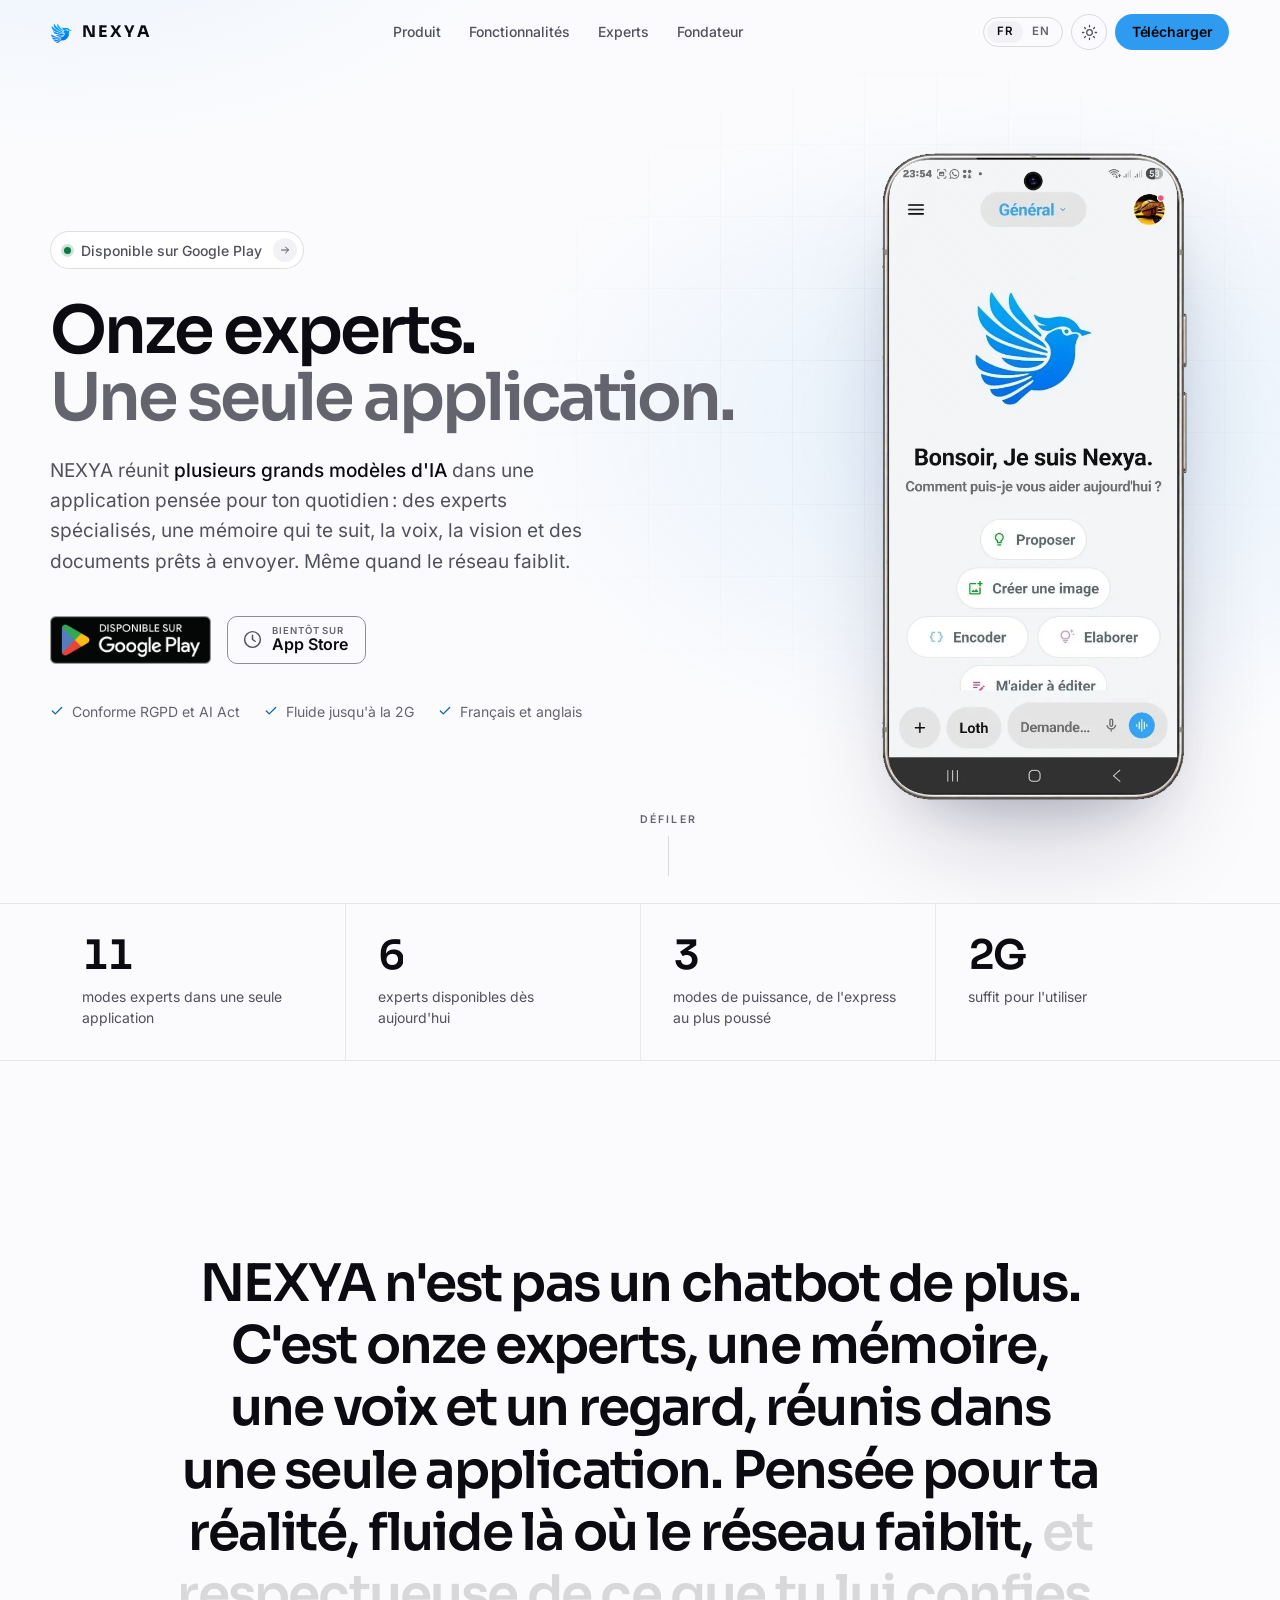
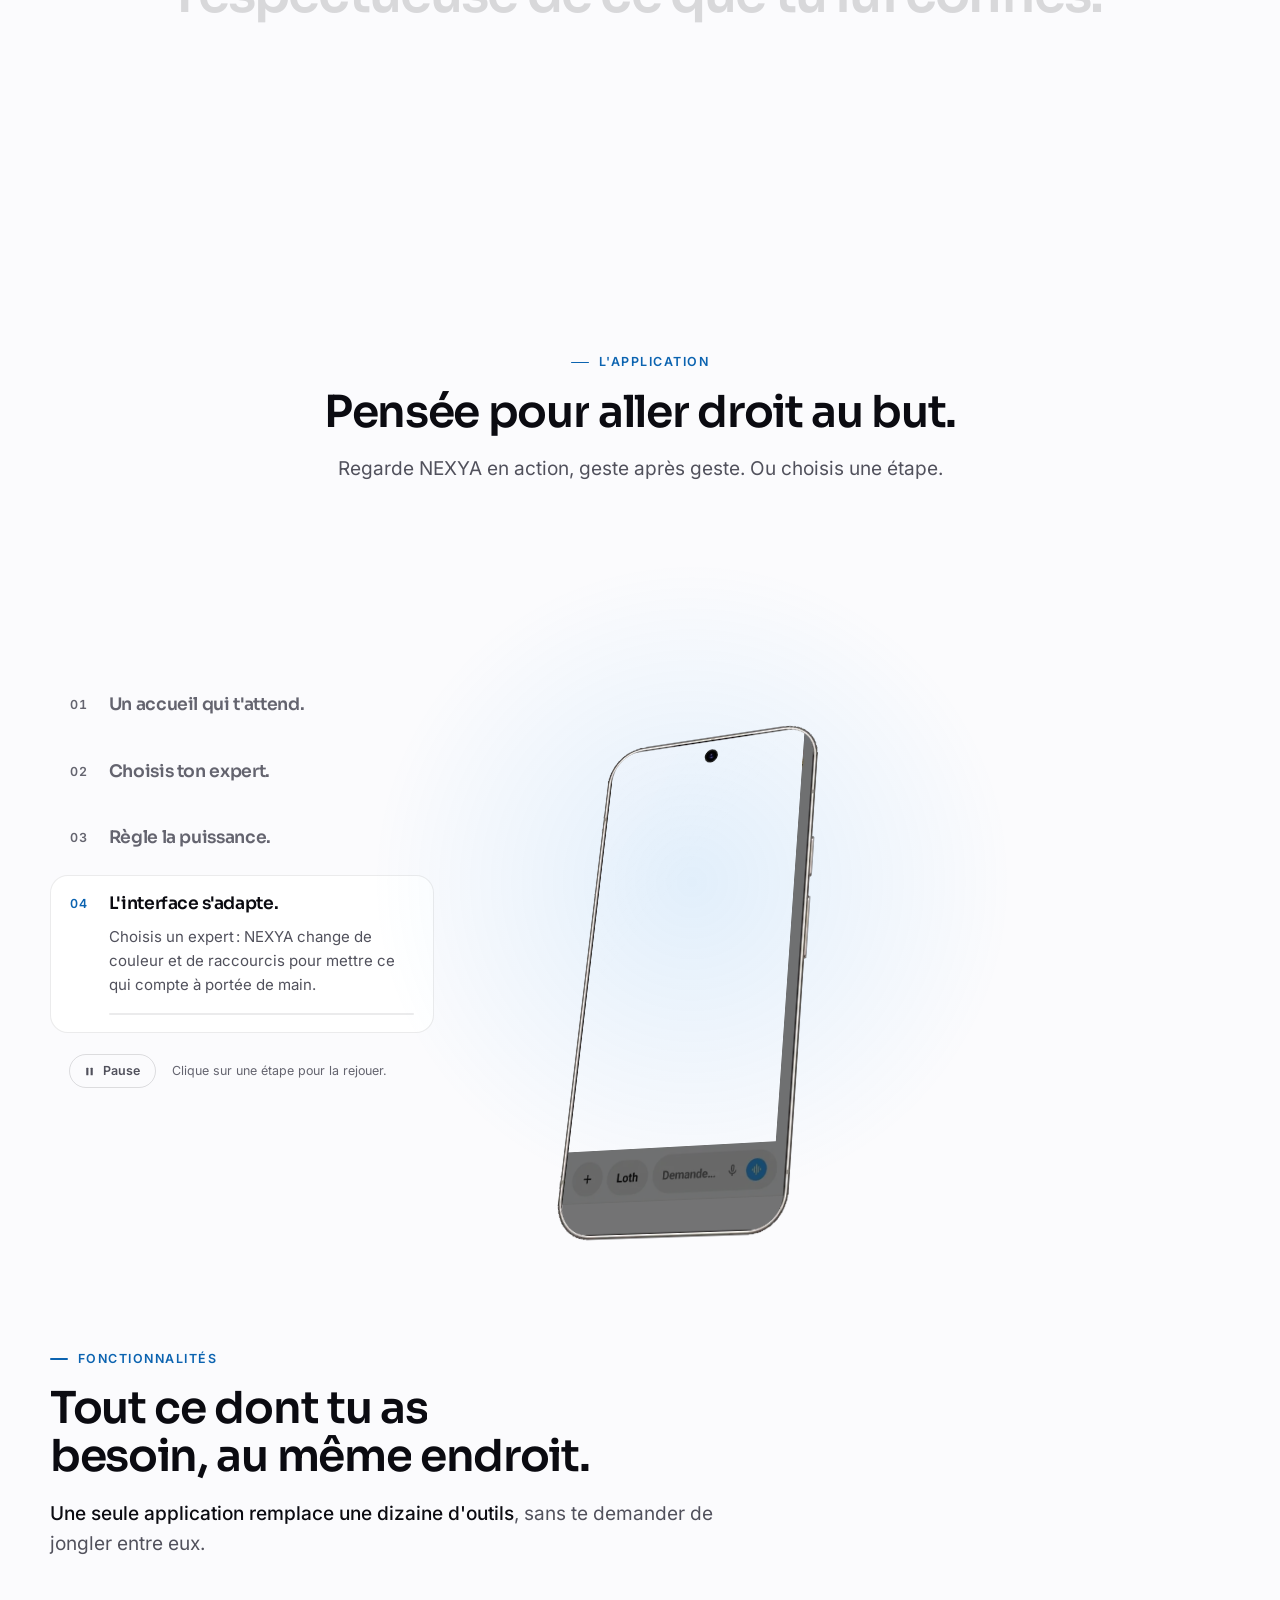
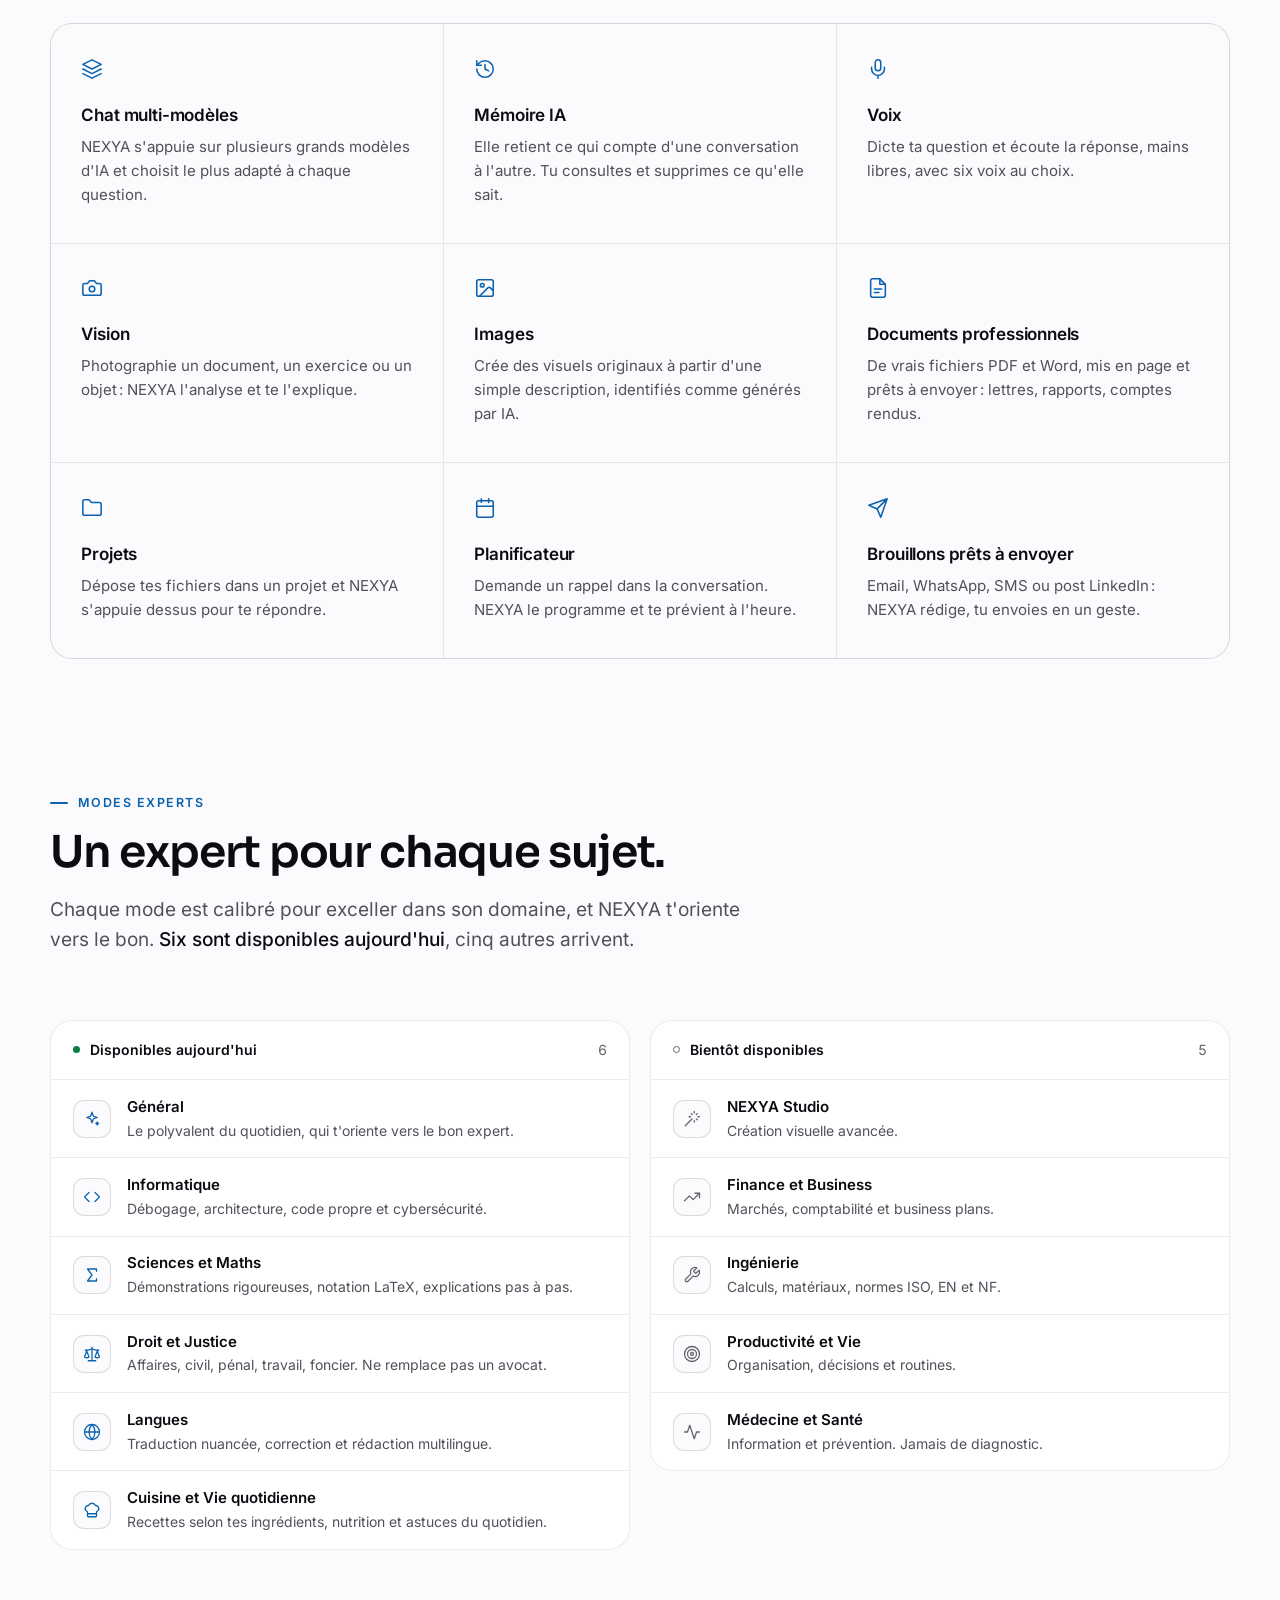
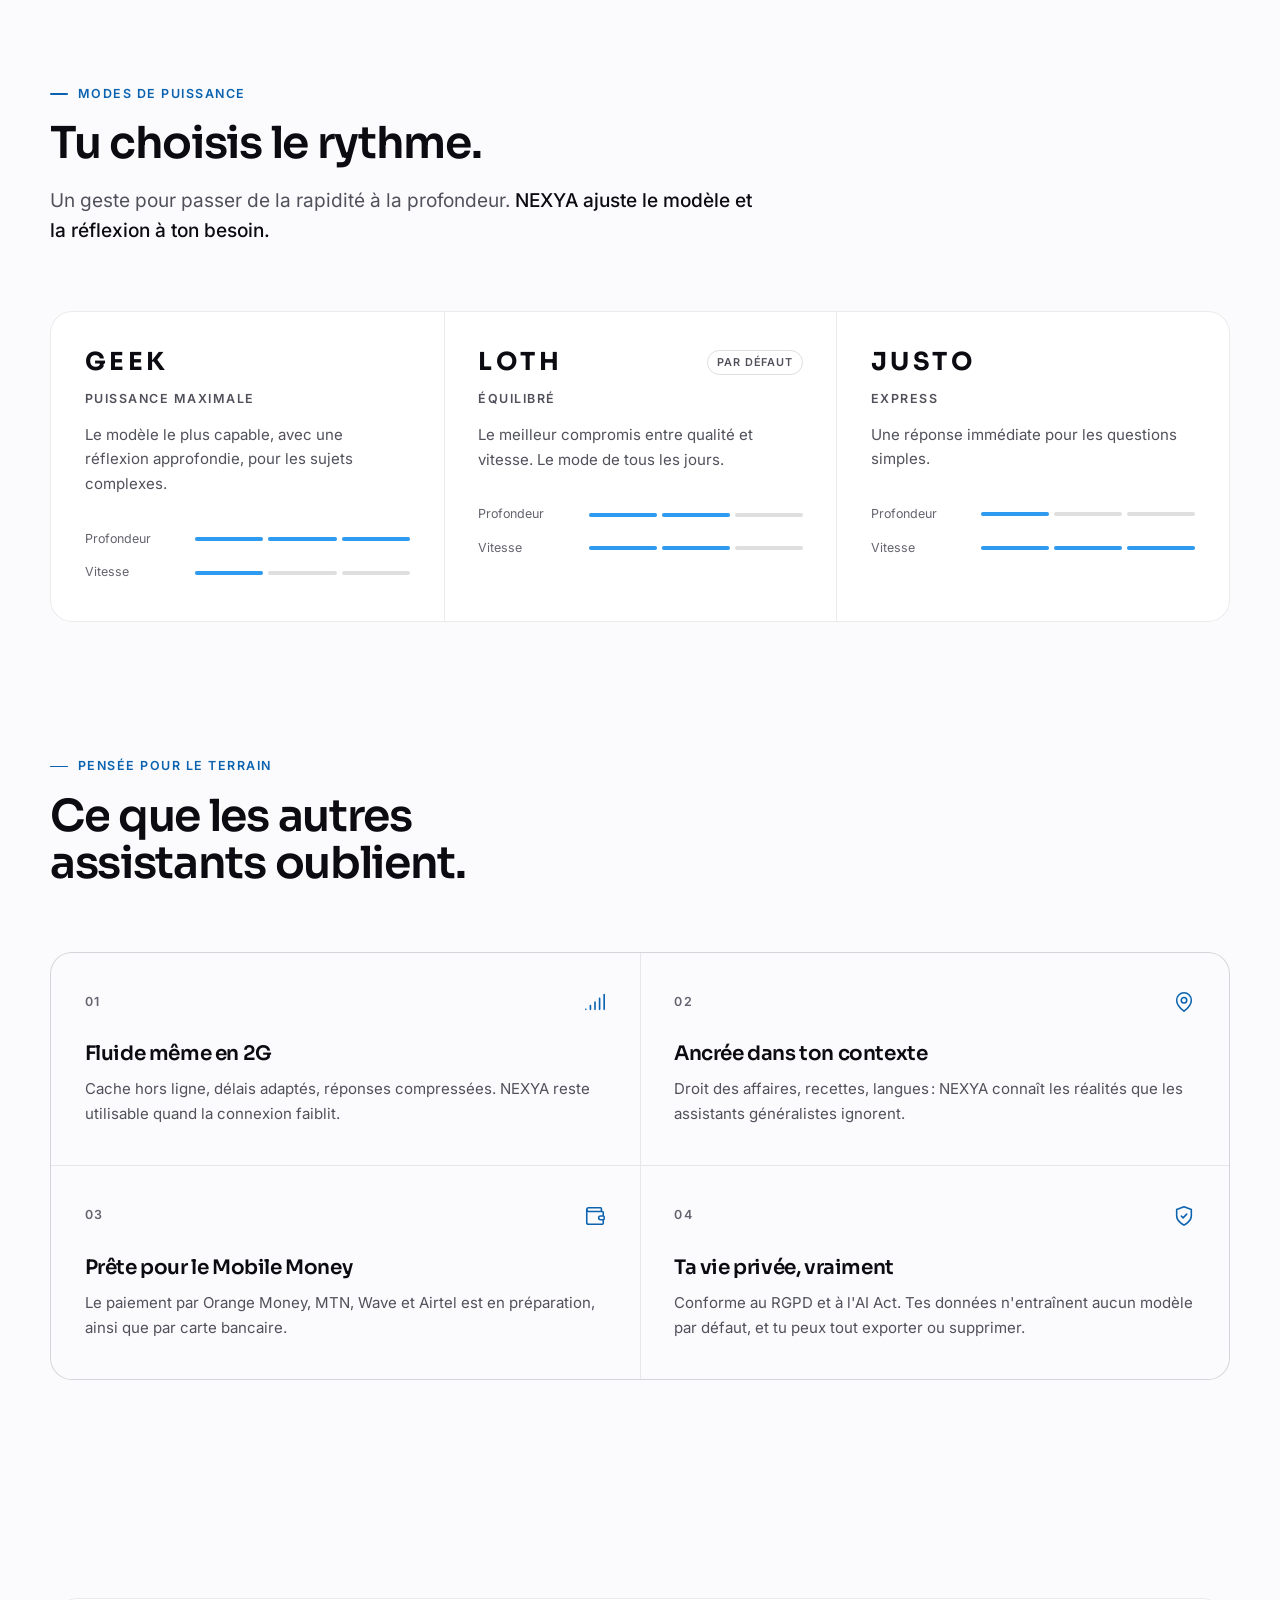
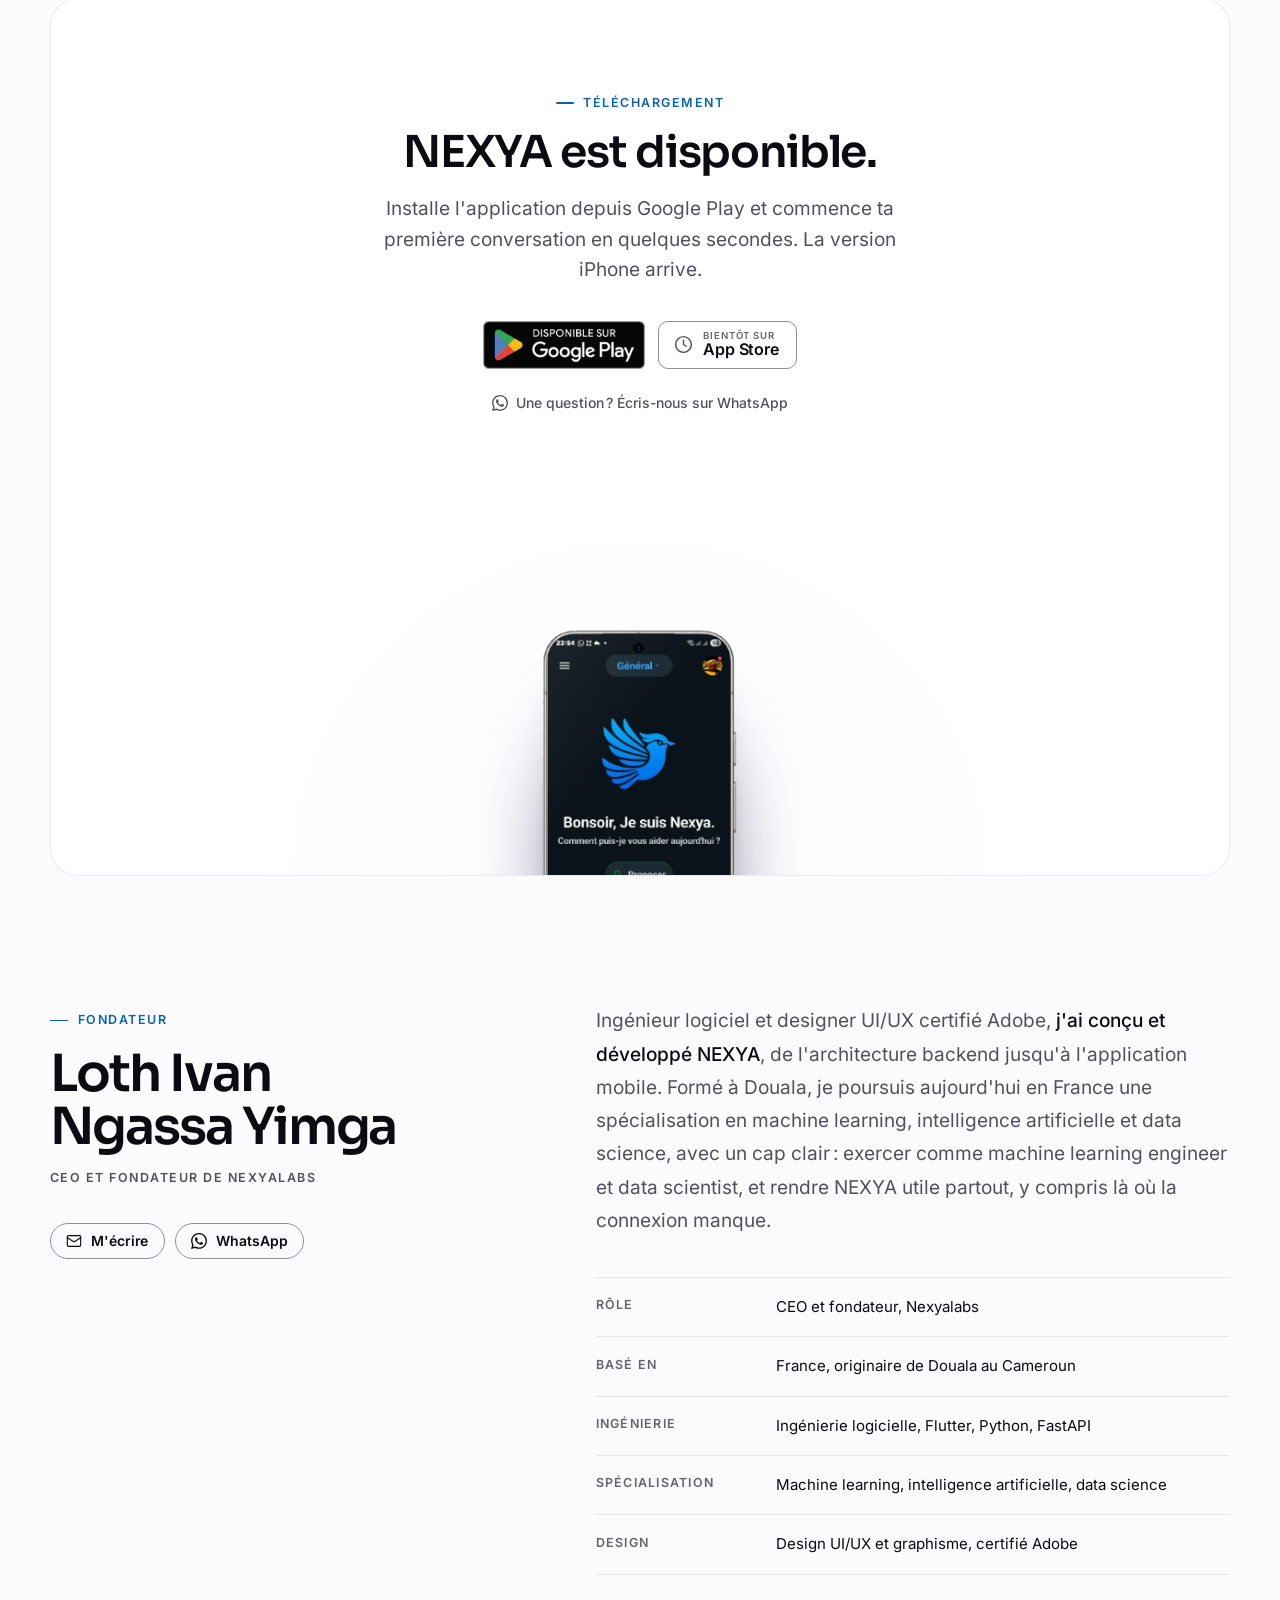
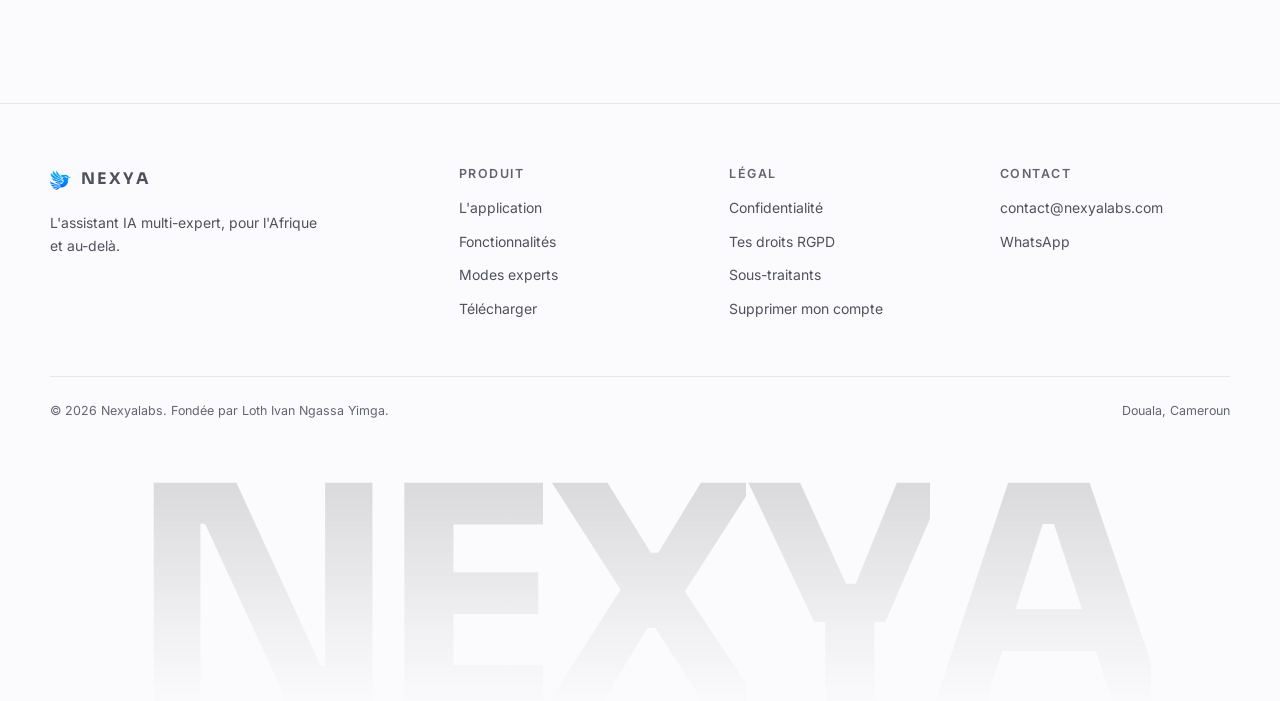
==== commit e388d52f: "Démonstration rejouée geste par geste et téléchargement en éventail - La section L'application rejou" ====
--- a/index.html
+++ b/index.html
@@ -199,37 +199,76 @@
 .manifesto__text{max-width:20em;margin-inline:auto;text-align:center;font:600 clamp(1.75rem,1rem + 2.8vw,3.3rem)/1.2 var(--font-display);letter-spacing:-.035em;text-wrap:balance}
 .js .manifesto__text .lw{opacity:.14;transition:opacity .2s linear}
 
-/* --- Visite guidee epinglee --- */
-.tour{padding-top:var(--section);overflow-x:clip}
-.tour .sec-head{margin-bottom:0}
-.js .tour__pin{position:relative;height:calc(100svh + 4 * 80svh)}
-.js .tour__sticky{position:sticky;top:0;height:100svh;display:flex;align-items:center;overflow:hidden}
-html:not(.js) .tour__sticky{padding-block:4rem}
-.tour__grid{display:grid;grid-template-columns:1fr 1fr;align-items:center;gap:clamp(2rem,6vw,6rem)}
-.tour__text{max-width:31rem;will-change:transform,opacity}
-.tour__count{font:600 var(--fs-xs)/1 var(--font-ui);letter-spacing:.16em;color:var(--text-3);font-variant-numeric:tabular-nums;margin-bottom:1.6rem}
-.tour__count b{color:var(--accent);font-weight:600}
-.tour__steps{display:grid}
-html:not(.js) .step+.step{margin-top:2.75rem}
-.step h3{font:600 clamp(1.75rem,1.2rem + 1.7vw,2.7rem)/1.08 var(--font-display);letter-spacing:-.04em;margin-bottom:1.1rem;text-wrap:balance}
-.step p{max-width:27rem;color:var(--text-2);font-size:var(--fs-lead);line-height:1.6}
-.js .step{grid-area:1/1}
-.js .step h3,.js .step p{opacity:0;transform:translateY(28px);filter:blur(8px);transition:transform .95s var(--ease),opacity .55s var(--ease),filter .55s var(--ease)}
-.js .step.is-past h3,.js .step.is-past p{transform:translateY(-28px)}
-.js .step.is-on h3,.js .step.is-on p{opacity:1;transform:none;filter:none}
-.js .step.is-on p{transition-delay:.09s}
-.tour__bars{display:flex;gap:.45rem;margin-top:2.6rem}
-html:not(.js) .tour__bars,html:not(.js) .tour__count{display:none}
-.tour__bar{position:relative;width:46px;height:30px;border-radius:6px}
-.tour__bar::before,.tour__bar i{content:'';position:absolute;left:0;right:0;top:50%;height:3px;margin-top:-1.5px;border-radius:3px}
-.tour__bar::before{background:var(--line-2)}
-.tour__bar i{background:var(--accent-solid);transform:scaleX(0);transform-origin:left center}
-.tour__stage{position:relative;display:grid;place-items:center;perspective:1700px}
-.tour__stage::before{content:'';position:absolute;width:150%;aspect-ratio:1;border-radius:50%;background:radial-gradient(closest-side,var(--glow),transparent);z-index:-1;pointer-events:none}
-.tour__dev{transform-style:preserve-3d;will-change:transform}
-.tour .device{--w:min(310px,calc((100svh - 170px) / 2.113))}
-[data-device="tour"] .shot{opacity:0;transform:translateY(2.5%) scale(1.04);filter:blur(8px);transition:opacity .7s var(--ease),transform 1.15s var(--ease),filter .7s var(--ease)}
-[data-device="tour"] .shot.is-on{opacity:1;transform:none;filter:none}
+/* --- Demonstration : la vraie application, rejouee geste par geste --- */
+.tour{overflow-x:clip;padding-bottom:0}
+.tour .sec-head{margin-bottom:clamp(2.5rem,5vw,4rem)}
+.tour__grid{display:grid;grid-template-columns:minmax(17rem,24rem) 1fr;align-items:center;gap:clamp(2rem,5vw,4.5rem)}
+.tour__tabs{display:grid;gap:.35rem}
+.tab{position:relative;display:grid;grid-template-columns:2.4rem 1fr;align-items:start;width:100%;padding:1.05rem 1.2rem 1.1rem;border-radius:18px;border:1px solid transparent;text-align:left;color:var(--text-3);transition:background-color var(--t),border-color var(--t),color var(--t)}
+.tab:hover{color:var(--text-2);background:var(--hover)}
+.tab.is-on{color:var(--text);background:var(--surface);border-color:var(--line)}
+.tab__n{font:600 var(--fs-xs)/1.95 var(--font-ui);letter-spacing:.1em;font-variant-numeric:tabular-nums;transition:color var(--t)}
+.tab.is-on .tab__n{color:var(--accent)}
+.tab__short{display:none}
+.tab__title{grid-column:2;font:600 1.08rem/1.35 var(--font-display);letter-spacing:-.02em}
+.tab__desc{grid-column:2;display:grid;grid-template-rows:0fr;transition:grid-template-rows .55s var(--ease)}
+.tab.is-on .tab__desc,html:not(.js) .tab__desc{grid-template-rows:1fr}
+.tab__desc-in{overflow:hidden}
+.tab__desc-in>span{display:block;padding-top:.5rem;color:var(--text-2);font-size:var(--fs-body);line-height:1.6;opacity:0;transform:translateY(6px);transition:opacity .45s var(--ease) .1s,transform .45s var(--ease) .1s}
+.tab.is-on .tab__desc-in>span,html:not(.js) .tab__desc-in>span{opacity:1;transform:none}
+.tab__bar{grid-column:2;position:relative;height:2px;margin-top:1rem;border-radius:2px;background:var(--line);overflow:hidden;display:none}
+.js .tab.is-on .tab__bar{display:block}
+.tab__bar i{position:absolute;inset:0;background:var(--accent-solid);transform:scaleX(0);transform-origin:left center}
+.tour__ctrl{display:flex;flex-wrap:wrap;align-items:center;gap:.6rem 1rem;margin-top:1.3rem;padding-left:1.2rem}
+html:not(.js) .tour__ctrl{display:none}
+.tour__play{display:inline-flex;align-items:center;gap:.45rem;height:34px;padding:0 .95rem 0 .8rem;border-radius:var(--r-pill);border:1px solid var(--line-2);font-size:var(--fs-xs);font-weight:600;color:var(--text-2);transition:color var(--t-fast),border-color var(--t-fast)}
+.tour__play:hover{color:var(--text);border-color:var(--line-ui)}
+.tour__play svg{width:13px;height:13px}
+.tour__play .i-play,.tour__play[data-state="paused"] .i-pause{display:none}
+.tour__play[data-state="paused"] .i-play{display:block}
+.tour__hint{font-size:var(--fs-xs);color:var(--text-3)}
+.tour__hint .m{display:none}
+.tour__caption{display:none}
+
+.tour__stage{position:relative;display:flex;align-items:center;--w:min(300px,calc((100svh - 220px) / 2.113));min-height:calc(var(--w) * 2.113 + 2rem);perspective:1700px;touch-action:pan-y}
+.tour__glow{position:absolute;left:calc(clamp(0rem,6%,4rem) + var(--w) / 2);top:50%;width:min(640px,120%);aspect-ratio:1;transform:translate(-50%,-50%);border-radius:50%;pointer-events:none;z-index:-1;transition:opacity 1.4s var(--ease)}
+.tour__glow--blue{background:radial-gradient(closest-side,var(--glow),transparent)}
+.tour__glow--green{background:radial-gradient(closest-side,rgba(76,175,80,.2),transparent);opacity:0}
+.tour__stage.is-green .tour__glow--green{opacity:1}
+.tour__stage.is-green .tour__glow--blue{opacity:.3}
+.tour__scroll{position:relative;margin-left:clamp(0rem,6%,4rem);transform-style:preserve-3d;will-change:transform}
+.tour .device{--w:inherit}
+
+/* Ecran rejoue : chrome fixe, contenu qui glisse, voile, panneau, toucher */
+.demo{--app:#0B131A;background:var(--app)}
+:root[data-theme="light"] .demo{--app:#F3F5F7}
+.demo.device__screen::after{z-index:10}
+.demo__chrome,.demo__nav,.scr,.scr__in,.demo__scrim,.demo__sheet,.demo__dip{position:absolute;inset:0}
+.scr{clip-path:inset(3.764% 0 5.817% 0)}
+.scr__in{will-change:transform,opacity}
+.scr[data-scr="0"]{z-index:2}.scr[data-scr="3"]{z-index:3}.scr[data-scr="1"]{z-index:4}
+.scr:not([data-scr="0"]) .scr__in{opacity:0}
+.demo__scrim{z-index:5;background:#000;opacity:0}
+.demo__sheet{z-index:6;opacity:0;transform:translateY(48%)}
+.demo__dip{z-index:7;background:var(--app);opacity:0;clip-path:inset(3.764% 0 5.817% 0)}
+.demo__nav{z-index:8;clip-path:inset(94.183% 0 0 0)}
+.demo__tap{position:absolute;z-index:9;width:13%;aspect-ratio:1;border-radius:50%;opacity:0;pointer-events:none;transform:translate(-50%,-50%);
+  background:radial-gradient(circle,rgba(255,255,255,.6) 0 30%,rgba(255,255,255,.16) 32% 100%);box-shadow:0 0 0 1.5px rgba(255,255,255,.6),0 6px 18px rgba(0,0,0,.35)}
+:root[data-theme="light"] .demo__tap{background:radial-gradient(circle,rgba(20,24,32,.42) 0 30%,rgba(20,24,32,.12) 32% 100%);box-shadow:0 0 0 1.5px rgba(20,24,32,.45),0 6px 18px rgba(0,0,0,.14)}
+
+/* Annotations : un trait part de l'ecran vers une legende */
+.notes{position:absolute;inset:0;pointer-events:none;z-index:4}
+.notes svg{position:absolute;inset:0;width:100%;height:100%;overflow:visible}
+.notes g{transition:opacity .25s var(--ease)}
+.note-line{fill:none;stroke:var(--text-3);stroke-width:1}
+.note-dot,.note-halo{transform-box:fill-box;transform-origin:center}
+.note-dot{fill:var(--accent-solid)}
+.note-halo{fill:var(--accent-solid);fill-opacity:.22}
+.note{position:absolute;max-width:13.5rem;transform:translate(-6px,-50%);opacity:0;transition:opacity .5s var(--ease),transform .5s var(--ease)}
+.note.on{opacity:1;transform:translate(0,-50%)}
+.note b{display:block;font:600 var(--fs-sm)/1.3 var(--font-ui);color:var(--text)}
+.note small{display:block;margin-top:.15rem;font-size:var(--fs-xs);line-height:1.4;color:var(--text-2)}
+@media (max-width:1099px){ .notes{display:none} }
 
 /* --- Fonctionnalites --- */
 .grid9{display:grid;grid-template-columns:repeat(3,1fr);gap:1px;background:var(--line);border:1px solid var(--line);border-radius:var(--r-lg);overflow:hidden}
@@ -296,19 +335,30 @@
 .weight b{font:600 1.65rem/1 var(--font-display);letter-spacing:-.03em;color:var(--text);font-variant-numeric:tabular-nums}
 .weight svg{width:20px;height:20px;color:var(--accent)}
 
-/* --- Telechargement --- */
-.cta{position:relative;isolation:isolate;overflow:hidden;display:grid;grid-template-columns:1.05fr .95fr;align-items:center;gap:2rem;padding:clamp(2.5rem,6vw,5rem) clamp(1.75rem,5vw,4.5rem) 0;border:1px solid var(--line);border-radius:28px;background:var(--surface)}
-.cta::before{content:'';position:absolute;inset:0;z-index:-1;pointer-events:none;background:radial-gradient(55% 70% at 80% 100%,var(--glow),transparent 70%)}
-.cta__copy{padding-bottom:clamp(2.5rem,6vw,5rem)}
+/* --- Telechargement : trois telephones en eventail --- */
+.cta{position:relative;isolation:isolate;overflow:hidden;text-align:center;padding:clamp(3rem,7vw,5.5rem) clamp(1.25rem,5vw,4rem) 0;border:1px solid var(--line);border-radius:28px;background:var(--surface)}
+.cta::before{content:'';position:absolute;inset:0;z-index:-1;pointer-events:none;background:radial-gradient(48% 62% at 50% 100%,var(--glow),transparent 72%);opacity:var(--fan-glow,.35);transition:opacity .2s linear}
+.cta__copy{max-width:36rem;margin-inline:auto}
+.cta__copy .kicker{justify-content:center}
 .cta__copy .h2{margin:1.1rem 0 1.1rem}
-.cta__actions{display:flex;flex-wrap:wrap;align-items:center;gap:1rem 1.5rem;margin-top:2.2rem}
+.cta__actions{display:flex;flex-wrap:wrap;justify-content:center;align-items:center;gap:.85rem;margin-top:2.2rem}
+.cta__copy .textlink{margin-top:1.4rem}
 .textlink{display:inline-flex;align-items:center;gap:.45rem;font-size:var(--fs-sm);font-weight:500;color:var(--text-2);transition:color var(--t-fast)}
 .textlink:hover{color:var(--text)}
 .textlink svg{width:16px;height:16px}
-.cta__devices{position:relative;align-self:end;height:clamp(330px,34vw,440px)}
-.cta__devices .device{position:absolute;--w:clamp(160px,15vw,200px);will-change:transform}
-.cta__devices .d-back{right:4%;top:14%;transform:rotate(5deg)}
-.cta__devices .d-front{left:6%;top:4%;transform:rotate(-4deg)}
+.fan{position:relative;height:clamp(300px,31vw,410px);margin-top:clamp(2.5rem,5vw,3.75rem)}
+.fan .device{position:absolute;left:50%;top:0;--w:clamp(165px,16.5vw,226px);margin-left:calc(var(--w) / -2);will-change:transform}
+.fan [data-fan-i="2"]{z-index:2}
+html:not(.js) .fan [data-fan-i="0"]{transform:translate(-62%,9%) rotate(-9deg) scale(.9)}
+html:not(.js) .fan [data-fan-i="1"]{transform:translate(62%,9%) rotate(9deg) scale(.9)}
+
+/* Badge App Store a venir */
+.store-soon{display:inline-flex;align-items:center;gap:.6rem;height:48px;padding:0 1.05rem 0 .85rem;border-radius:10px;border:1px solid var(--line-ui);color:var(--text);text-align:left;user-select:none;-webkit-user-select:none}
+.store-soon svg{width:21px;height:21px;color:var(--text-2);flex:none}
+.store-soon__t{display:flex;flex-direction:column;line-height:1.1}
+.store-soon__t small{font-size:.6rem;font-weight:600;letter-spacing:.09em;text-transform:uppercase;color:var(--text-3)}
+.store-soon__t b{font-size:1rem;font-weight:600;letter-spacing:-.01em}
+.menu__soon{margin-top:.9rem;text-align:center;font-size:var(--fs-sm);color:var(--text-3)}
 
 /* --- Fondateur --- */
 .founder{display:grid;grid-template-columns:.85fr 1.15fr;gap:clamp(2.5rem,6vw,6.5rem);align-items:start}
@@ -352,23 +402,29 @@
   .proof__in{grid-template-columns:repeat(2,1fr)}
   .proof__item:nth-child(3){border-left:0}
   .proof__item:nth-child(n+3){border-top:1px solid var(--line)}
-  .js .tour__sticky{padding:76px 0 18px}
-  .tour__grid{grid-template-columns:1fr;justify-items:center;text-align:center;gap:1.4rem}
-  .tour__stage{order:-1}
-  .tour .device{--w:min(236px,calc((100svh - 400px) / 2.113))}
-  .tour__text{display:flex;flex-direction:column;align-items:center}
-  .tour__count{margin-bottom:.9rem}
-  .step h3{font-size:1.45rem;margin-bottom:.55rem}
-  .step p{font-size:var(--fs-body);margin-inline:auto}
-  .tour__bars{margin-top:1rem}
+  .tour__grid{grid-template-columns:minmax(0,1fr);gap:1.1rem}
+  .tour__side{display:contents}
+  .tour__tabs{order:1;display:flex;gap:.3rem;width:max-content;max-width:100%;margin-inline:auto;overflow-x:auto;scrollbar-width:none;padding:2px}
+  .tour__tabs.is-scroll{-webkit-mask-image:linear-gradient(90deg,transparent,#000 22px,#000 calc(100% - 22px),transparent);mask-image:linear-gradient(90deg,transparent,#000 22px,#000 calc(100% - 22px),transparent)}
+  .tour__tabs::-webkit-scrollbar{display:none}
+  .tab{display:block;flex:none;width:auto;padding:.5rem .8rem .62rem;border-radius:var(--r-pill);border-color:var(--line-2);text-align:center}
+  .tab__n,.tab__title,.tab__desc{display:none}
+  .tab__short{display:block;font:600 .84rem/1.2 var(--font-ui)}
+  .tab.is-on{background:var(--surface-2);border-color:var(--line-ui)}
+  .js .tab.is-on .tab__bar{position:absolute;left:.8rem;right:.8rem;bottom:.28rem;height:2px;margin:0}
+  .tour__stage{order:2;justify-content:center;--w:min(244px,calc((100svh - 330px) / 2.113))}
+  .tour__scroll{margin-left:0}
+  .tour__glow{left:50%}
+  .tour__caption{order:3;display:block;text-align:center;min-height:7.5rem;padding-inline:.5rem}
+  .tour__cap-t{font:600 1.35rem/1.25 var(--font-display);letter-spacing:-.03em}
+  .tour__cap-d{margin:.55rem auto 0;max-width:28rem;color:var(--text-2)}
+  .tour__ctrl{order:4;justify-content:center;padding-left:0;margin-top:0}
+  .tour__hint .d{display:none}.tour__hint .m{display:inline}
   .experts{grid-template-columns:1fr}
   .power{grid-template-columns:1fr}
   .mode+.mode{border-left:0;border-top:1px solid var(--line)}
-  .cta{grid-template-columns:1fr;text-align:center}
-  .cta__copy{padding-bottom:0}
-  .cta__actions{justify-content:center}
-  .cta__devices{height:clamp(300px,82vw,380px);width:min(100%,420px);margin-inline:auto}
-  .cta__devices .device{--w:clamp(150px,40vw,190px)}
+  .fan{height:clamp(270px,74vw,330px)}
+  .fan .device{--w:clamp(140px,38vw,170px)}
   .founder{grid-template-columns:1fr}
   .founder__id{position:static}
 }
@@ -452,6 +508,7 @@
     <a href="#puissance" data-en="Power modes">Modes de puissance</a>
     <a href="#fondateur" data-en="Founder">Fondateur</a>
     <a class="btn btn--primary" href="https://play.google.com/store/apps/details?id=com.nexyalabs.nexya&amp;hl=fr" data-en-href="https://play.google.com/store/apps/details?id=com.nexyalabs.nexya&amp;hl=en" rel="noopener" data-en="Get it on Google Play">Télécharger sur Google Play</a>
+    <p class="menu__soon" data-en="Coming soon to the App Store">Bientôt sur l'App Store</p>
   </div>
 </header>
 
@@ -473,7 +530,7 @@
         <a class="play" href="https://play.google.com/store/apps/details?id=com.nexyalabs.nexya&amp;hl=fr" data-en-href="https://play.google.com/store/apps/details?id=com.nexyalabs.nexya&amp;hl=en" rel="noopener">
           <img src="/assets/images/google-play-fr.webp" data-en-src="/assets/images/google-play-en.webp" alt="Disponible sur Google Play" data-en-alt="Get it on Google Play" width="162" height="48">
         </a>
-        <a class="btn btn--ghost" href="#produit"><span data-en="Take the tour">Découvrir l'application</span><svg class="arrow" aria-hidden="true"><use href="#i-arrow"/></svg></a>
+        <span class="store-soon"><svg viewBox="0 0 24 24" fill="none" stroke="currentColor" stroke-width="1.7" stroke-linecap="round" stroke-linejoin="round" aria-hidden="true"><circle cx="12" cy="12" r="9"/><path d="M12 7v5l3 2"/></svg><span class="store-soon__t"><small data-en="Coming soon to">Bientôt sur</small><b>App Store</b></span></span>
       </div>
       <ul class="hero__facts" data-rise style="--i:7">
         <li><svg aria-hidden="true"><use href="#i-check"/></svg><span data-en="GDPR and AI Act compliant">Conforme RGPD et AI Act</span></li>
@@ -516,62 +573,93 @@
   </div>
 </section>
 
-<!-- ===================== Visite guidee ===================== -->
-<section class="tour" id="produit" aria-labelledby="produit-title" data-tour>
+<!-- ===================== Demonstration ===================== -->
+<section class="section tour" id="produit" aria-labelledby="produit-title" data-tour>
   <div class="wrap">
     <header class="sec-head sec-head--center">
       <p class="kicker" data-reveal data-en="The app">L'application</p>
       <h2 class="h2" id="produit-title" data-reveal data-split data-en="Designed to get straight to the point.">Pensée pour aller droit au but.</h2>
-      <p class="lead" data-reveal style="--d:3" data-en="Four screens are enough to understand NEXYA. Keep scrolling, the phone follows.">Quatre écrans suffisent pour comprendre NEXYA. Continue de défiler, le téléphone suit.</p>
+      <p class="lead" data-reveal style="--d:3" data-en="Watch NEXYA in action, one gesture at a time. Or pick a step.">Regarde NEXYA en action, geste après geste. Ou choisis une étape.</p>
     </header>
-  </div>
-  <div class="tour__pin" data-pin>
-    <div class="tour__sticky">
-      <div class="wrap tour__grid">
-        <div class="tour__text" data-tour-text>
-          <p class="tour__count" aria-hidden="true"><b data-count>01</b> / 04</p>
-          <ol class="tour__steps">
-            <li class="step is-on" data-step>
-              <h3 data-en="A home screen that is ready for you.">Un accueil qui t'attend.</h3>
-              <p data-en="Ask anything, or let NEXYA suggest a starting point: write, create an image, code, think something through.">Pose ta question, ou laisse NEXYA te proposer un point de départ&#8239;: écrire, créer une image, coder, réfléchir à voix haute.</p>
-            </li>
-            <li class="step" data-step>
-              <h3 data-en="Pick your expert.">Choisis ton expert.</h3>
-              <p data-en="Computer science, sciences, law, languages, cooking: each expert is tuned for its field. Five more are on the way.">Informatique, sciences, droit, langues, cuisine&#8239;: chaque expert est calibré pour son domaine. Cinq autres arrivent.</p>
-            </li>
-            <li class="step" data-step>
-              <h3 data-en="Set the power.">Règle la puissance.</h3>
-              <p data-en="Geek for complex questions, Loth for everyday use, Justo for an express answer. One tap is enough.">Geek pour les questions complexes, Loth pour le quotidien, Justo pour une réponse express. Un geste suffit.</p>
-            </li>
-            <li class="step" data-step>
-              <h3 data-en="The interface adapts.">L'interface s'adapte.</h3>
-              <p data-en="Each expert brings its own colour and shortcuts, so what matters in that field is one tap away.">Chaque expert apporte sa couleur et ses raccourcis&#8239;: ce qui compte dans son domaine est à portée d'un geste.</p>
-            </li>
-          </ol>
-          <div class="tour__bars">
-            <button class="tour__bar" type="button" data-bar aria-label="Étape 1 sur 4" data-en-aria-label="Step 1 of 4"><i></i></button>
-            <button class="tour__bar" type="button" data-bar aria-label="Étape 2 sur 4" data-en-aria-label="Step 2 of 4"><i></i></button>
-            <button class="tour__bar" type="button" data-bar aria-label="Étape 3 sur 4" data-en-aria-label="Step 3 of 4"><i></i></button>
-            <button class="tour__bar" type="button" data-bar aria-label="Étape 4 sur 4" data-en-aria-label="Step 4 of 4"><i></i></button>
-          </div>
+
+    <div class="tour__grid">
+      <div class="tour__side" data-reveal>
+        <div class="tour__tabs" role="tablist" aria-label="Étapes de la démonstration" data-en-aria-label="Demo steps" data-tabs>
+          <button class="tab is-on" type="button" role="tab" id="tour-tab-1" aria-selected="true" aria-controls="tour-stage" tabindex="0" data-tab>
+            <span class="tab__n" aria-hidden="true">01</span>
+            <span class="tab__short" data-en="Home">Accueil</span>
+            <span class="tab__title" data-en="A home screen that is ready for you.">Un accueil qui t'attend.</span>
+            <span class="tab__desc"><span class="tab__desc-in"><span data-en="Ask anything, or let NEXYA suggest a starting point: write, create an image, code, think something through.">Pose ta question, ou laisse NEXYA te proposer un point de départ&#8239;: écrire, créer une image, coder, réfléchir à voix haute.</span></span></span>
+            <span class="tab__bar" aria-hidden="true"><i></i></span>
+          </button>
+          <button class="tab" type="button" role="tab" id="tour-tab-2" aria-selected="false" aria-controls="tour-stage" tabindex="-1" data-tab>
+            <span class="tab__n" aria-hidden="true">02</span>
+            <span class="tab__short" data-en="Experts">Experts</span>
+            <span class="tab__title" data-en="Pick your expert.">Choisis ton expert.</span>
+            <span class="tab__desc"><span class="tab__desc-in"><span data-en="One tap on the selector, and each field has its specialist: computer science, sciences, law, languages, cooking.">Un geste sur le sélecteur, et chaque domaine a son spécialiste&#8239;: informatique, sciences, droit, langues, cuisine.</span></span></span>
+            <span class="tab__bar" aria-hidden="true"><i></i></span>
+          </button>
+          <button class="tab" type="button" role="tab" id="tour-tab-3" aria-selected="false" aria-controls="tour-stage" tabindex="-1" data-tab>
+            <span class="tab__n" aria-hidden="true">03</span>
+            <span class="tab__short" data-en="Power">Puissance</span>
+            <span class="tab__title" data-en="Set the power.">Règle la puissance.</span>
+            <span class="tab__desc"><span class="tab__desc-in"><span data-en="Geek for complex questions, Loth for everyday use, Justo for an express answer. One tap is enough.">Geek pour les questions complexes, Loth pour le quotidien, Justo pour une réponse express. Un geste suffit.</span></span></span>
+            <span class="tab__bar" aria-hidden="true"><i></i></span>
+          </button>
+          <button class="tab" type="button" role="tab" id="tour-tab-4" aria-selected="false" aria-controls="tour-stage" tabindex="-1" data-tab>
+            <span class="tab__n" aria-hidden="true">04</span>
+            <span class="tab__short" data-en="Interface">Interface</span>
+            <span class="tab__title" data-en="The interface adapts.">L'interface s'adapte.</span>
+            <span class="tab__desc"><span class="tab__desc-in"><span data-en="Choose an expert: NEXYA changes its colour and shortcuts to put what matters right at hand.">Choisis un expert&#8239;: NEXYA change de couleur et de raccourcis pour mettre ce qui compte à portée de main.</span></span></span>
+            <span class="tab__bar" aria-hidden="true"><i></i></span>
+          </button>
         </div>
-        <div class="tour__stage">
-          <div class="tour__dev" data-tour-dev>
-            <figure class="device" data-device="tour" role="img" aria-label="Un accueil qui t'attend." data-en-aria-label="A home screen that is ready for you.">
-              <div class="device__screen">
-                <img class="shot is-on" data-i="0" data-v="dark" src="/assets/images/app/accueil-dark.webp" alt="" width="540" height="1169" loading="lazy" decoding="async">
-                <img class="shot is-on" data-i="0" data-v="light" src="/assets/images/app/accueil-light.webp" alt="" width="540" height="1169" loading="lazy" decoding="async">
-                <img class="shot" data-i="1" data-v="dark" src="/assets/images/app/experts-dark.webp" alt="" width="540" height="1169" loading="lazy" decoding="async">
-                <img class="shot" data-i="1" data-v="light" src="/assets/images/app/experts-light.webp" alt="" width="540" height="1169" loading="lazy" decoding="async">
-                <img class="shot" data-i="2" data-v="dark" src="/assets/images/app/modeles-dark.webp" alt="" width="540" height="1169" loading="lazy" decoding="async">
-                <img class="shot" data-i="2" data-v="light" src="/assets/images/app/modeles-light.webp" alt="" width="540" height="1169" loading="lazy" decoding="async">
-                <img class="shot" data-i="3" data-v="dark" src="/assets/images/app/expert-dark.webp" alt="" width="540" height="1169" loading="lazy" decoding="async">
-                <img class="shot" data-i="3" data-v="light" src="/assets/images/app/expert-light.webp" alt="" width="540" height="1169" loading="lazy" decoding="async">
-              </div>
-              <picture class="device__frame"><source srcset="/assets/images/device-frame.webp" type="image/webp"><img src="/assets/images/device-frame.png" alt="" width="568" height="1200" loading="lazy" decoding="async"></picture>
-            </figure>
-          </div>
+        <div class="tour__ctrl">
+          <button class="tour__play" type="button" data-play data-state="playing" aria-label="Mettre la démonstration en pause" data-en-aria-label="Pause the demo">
+            <svg class="i-pause" viewBox="0 0 24 24" fill="currentColor" aria-hidden="true"><rect x="6" y="5" width="4" height="14" rx="1"/><rect x="14" y="5" width="4" height="14" rx="1"/></svg>
+            <svg class="i-play" viewBox="0 0 24 24" fill="currentColor" aria-hidden="true"><path d="M7 5.5v13a1 1 0 0 0 1.5.86l10.6-6.5a1 1 0 0 0 0-1.72L8.5 4.64A1 1 0 0 0 7 5.5z"/></svg>
+            <span data-play-label>Pause</span>
+          </button>
+          <span class="tour__hint"><span class="d" data-en="Click a step to replay it.">Clique sur une étape pour la rejouer.</span><span class="m" data-en="Swipe the phone to change step.">Fais glisser le téléphone pour changer d'étape.</span></span>
         </div>
+      </div>
+
+      <div class="tour__stage" id="tour-stage" role="tabpanel" aria-labelledby="tour-tab-1" data-stage>
+        <span class="tour__glow tour__glow--blue" aria-hidden="true"></span>
+        <span class="tour__glow tour__glow--green" aria-hidden="true"></span>
+        <div class="tour__scroll" data-tour-scroll>
+          <figure class="device" data-device="demo" role="img" aria-label="Un accueil qui t'attend." data-en-aria-label="A home screen that is ready for you.">
+            <div class="device__screen demo" data-demo>
+              <div class="demo__chrome" aria-hidden="true"><img class="shot" data-v="dark" src="/assets/images/app/accueil-dark.webp" alt="" width="540" height="1169" loading="lazy" decoding="async"><img class="shot" data-v="light" src="/assets/images/app/accueil-light.webp" alt="" width="540" height="1169" loading="lazy" decoding="async"></div>
+              <div class="scr" data-scr="0"><div class="scr__in"><img class="shot" data-v="dark" src="/assets/images/app/accueil-dark.webp" alt="" width="540" height="1169" loading="lazy" decoding="async"><img class="shot" data-v="light" src="/assets/images/app/accueil-light.webp" alt="" width="540" height="1169" loading="lazy" decoding="async"></div></div>
+              <div class="scr" data-scr="3"><div class="scr__in"><img class="shot" data-v="dark" src="/assets/images/app/expert-dark.webp" alt="" width="540" height="1169" loading="lazy" decoding="async"><img class="shot" data-v="light" src="/assets/images/app/expert-light.webp" alt="" width="540" height="1169" loading="lazy" decoding="async"></div></div>
+              <div class="scr" data-scr="1"><div class="scr__in"><img class="shot" data-v="dark" src="/assets/images/app/experts-dark.webp" alt="" width="540" height="1169" loading="lazy" decoding="async"><img class="shot" data-v="light" src="/assets/images/app/experts-light.webp" alt="" width="540" height="1169" loading="lazy" decoding="async"></div></div>
+              <div class="demo__scrim" data-scrim></div>
+              <div class="demo__sheet" data-sheet><img class="shot" data-v="dark" src="/assets/images/app/sheet-dark.webp" alt="" width="540" height="1169" loading="lazy" decoding="async"><img class="shot" data-v="light" src="/assets/images/app/sheet-light.webp" alt="" width="540" height="1169" loading="lazy" decoding="async"></div>
+              <div class="demo__dip" data-dip></div>
+              <div class="demo__nav" aria-hidden="true"><img class="shot" data-v="dark" src="/assets/images/app/accueil-dark.webp" alt="" width="540" height="1169" loading="lazy" decoding="async"><img class="shot" data-v="light" src="/assets/images/app/accueil-light.webp" alt="" width="540" height="1169" loading="lazy" decoding="async"></div>
+              <span class="demo__tap" data-tap aria-hidden="true"></span>
+            </div>
+            <picture class="device__frame"><source srcset="/assets/images/device-frame.webp" type="image/webp"><img src="/assets/images/device-frame.png" alt="" width="568" height="1200" loading="lazy" decoding="async"></picture>
+          </figure>
+        </div>
+        <div class="notes" data-notes aria-hidden="true">
+          <svg></svg>
+          <div class="note" data-k="0" data-x="74" data-y="67.5"><b data-en="Suggestions to get started">Des suggestions pour démarrer</b><small data-en="Write, create, code, think">Écrire, créer, coder, réfléchir</small></div>
+          <div class="note" data-k="0" data-x="87" data-y="89.2"><b data-en="Text, voice or image">Texte, voix ou image</b><small data-en="All through a single bar">Tout passe par une seule barre</small></div>
+          <div class="note" data-k="1" data-x="90.5" data-y="16.1"><b data-en="Six experts available">Six experts disponibles</b><small data-en="One tap to switch">Un geste pour en changer</small></div>
+          <div class="note" data-k="1" data-x="87" data-y="67.7"><b data-en="Five more on the way">Cinq autres en préparation</b><small data-en="Finance, engineering, health and more">Finance, ingénierie, santé et plus</small></div>
+          <div class="note" data-k="2" data-x="93.5" data-y="65.4"><b data-en="Geek">Geek</b><small data-en="Deep reasoning">Réflexion approfondie</small></div>
+          <div class="note" data-k="2" data-x="93.5" data-y="76"><b data-en="Loth">Loth</b><small data-en="The default mode">Le mode par défaut</small></div>
+          <div class="note" data-k="2" data-x="93.5" data-y="86.6"><b data-en="Justo">Justo</b><small data-en="Express answer">Réponse express</small></div>
+          <div class="note" data-k="3" data-x="82" data-y="8"><b data-en="A colour for each expert">Une couleur par expert</b><small data-en="The interface changes identity">L'interface change d'identité</small></div>
+          <div class="note" data-k="3" data-x="79.8" data-y="60.1"><b data-en="Dedicated shortcuts">Des raccourcis dédiés</b><small data-en="Built for that field">Pensés pour ce domaine</small></div>
+        </div>
+      </div>
+
+      <div class="tour__caption" aria-hidden="true">
+        <p class="tour__cap-t" data-cap-title data-en="A home screen that is ready for you.">Un accueil qui t'attend.</p>
+        <p class="tour__cap-d" data-cap-desc data-en="Ask anything, or let NEXYA suggest a starting point: write, create an image, code, think something through.">Pose ta question, ou laisse NEXYA te proposer un point de départ&#8239;: écrire, créer une image, coder, réfléchir à voix haute.</p>
       </div>
     </div>
   </div>
@@ -697,21 +785,26 @@
       <div class="cta__copy">
         <p class="kicker" data-reveal data-en="Download">Téléchargement</p>
         <h2 class="h2" id="dl-title" data-reveal data-split data-en="NEXYA is here.">NEXYA est disponible.</h2>
-        <p class="lead" data-reveal style="--d:3" data-en="Install the app from Google Play and start your first conversation in seconds.">Installe l'application depuis Google Play et commence ta première conversation en quelques secondes.</p>
+        <p class="lead" data-reveal style="--d:3" data-en="Install the app from Google Play and start your first conversation in seconds. The iPhone version is on its way.">Installe l'application depuis Google Play et commence ta première conversation en quelques secondes. La version iPhone arrive.</p>
         <div class="cta__actions" data-reveal style="--d:4">
           <a class="play" href="https://play.google.com/store/apps/details?id=com.nexyalabs.nexya&amp;hl=fr" data-en-href="https://play.google.com/store/apps/details?id=com.nexyalabs.nexya&amp;hl=en" rel="noopener">
             <img src="/assets/images/google-play-fr.webp" data-en-src="/assets/images/google-play-en.webp" alt="Disponible sur Google Play" data-en-alt="Get it on Google Play" width="162" height="48" loading="lazy">
           </a>
-          <a class="textlink" href="https://wa.me/237673158050" rel="noopener"><svg aria-hidden="true"><use href="#i-wa"/></svg><span data-en="A question? Message us on WhatsApp">Une question&#8239;? Écris-nous sur WhatsApp</span></a>
+          <span class="store-soon"><svg viewBox="0 0 24 24" fill="none" stroke="currentColor" stroke-width="1.7" stroke-linecap="round" stroke-linejoin="round" aria-hidden="true"><circle cx="12" cy="12" r="9"/><path d="M12 7v5l3 2"/></svg><span class="store-soon__t"><small data-en="Coming soon to">Bientôt sur</small><b>App Store</b></span></span>
         </div>
-      </div>
-      <div class="cta__devices" role="img" aria-label="NEXYA en thème sombre et en thème clair" data-en-aria-label="NEXYA in dark and light themes">
-        <figure class="device d-back" data-cta-back>
-          <div class="device__screen"><img class="shot" src="/assets/images/app/experts-light.webp" alt="" width="540" height="1169" loading="lazy" decoding="async"></div>
+        <a class="textlink" href="https://wa.me/237673158050" rel="noopener" data-reveal style="--d:5"><svg aria-hidden="true"><use href="#i-wa"/></svg><span data-en="A question? Message us on WhatsApp">Une question&#8239;? Écris-nous sur WhatsApp</span></a>
+      </div>
+      <div class="fan" data-fan role="img" aria-label="Trois écrans de NEXYA, en thème clair et en thème sombre" data-en-aria-label="Three NEXYA screens, in light and dark themes">
+        <figure class="device" data-fan-i="0">
+          <div class="device__screen"><img class="shot shot--fixed" src="/assets/images/app/experts-light.webp" alt="" width="540" height="1169" loading="lazy" decoding="async"></div>
           <picture class="device__frame"><source srcset="/assets/images/device-frame.webp" type="image/webp"><img src="/assets/images/device-frame.png" alt="" width="568" height="1200" loading="lazy" decoding="async"></picture>
         </figure>
-        <figure class="device d-front" data-cta-front>
-          <div class="device__screen"><img class="shot" src="/assets/images/app/expert-dark.webp" alt="" width="540" height="1169" loading="lazy" decoding="async"></div>
+        <figure class="device" data-fan-i="1">
+          <div class="device__screen"><img class="shot shot--fixed" src="/assets/images/app/expert-light.webp" alt="" width="540" height="1169" loading="lazy" decoding="async"></div>
+          <picture class="device__frame"><source srcset="/assets/images/device-frame.webp" type="image/webp"><img src="/assets/images/device-frame.png" alt="" width="568" height="1200" loading="lazy" decoding="async"></picture>
+        </figure>
+        <figure class="device" data-fan-i="2">
+          <div class="device__screen"><img class="shot shot--fixed" src="/assets/images/app/accueil-dark.webp" alt="" width="540" height="1169" loading="lazy" decoding="async"></div>
           <picture class="device__frame"><source srcset="/assets/images/device-frame.webp" type="image/webp"><img src="/assets/images/device-frame.png" alt="" width="568" height="1200" loading="lazy" decoding="async"></picture>
         </figure>
       </div>
@@ -923,58 +1016,271 @@
   });
 }
 
-/* Visite guidee : le telephone pivote vers toi, puis deroule les ecrans */
-var pin=document.querySelector('[data-pin]');
-if(pin){
-  var steps=[].slice.call(pin.querySelectorAll('[data-step]'));
-  var bars=[].slice.call(pin.querySelectorAll('[data-bar]'));
-  var fills=bars.map(function(b){return b.querySelector('i')});
-  var dev=pin.querySelector('[data-device="tour"]');
-  var devWrap=pin.querySelector('[data-tour-dev]');
-  var text=pin.querySelector('[data-tour-text]');
-  var count=pin.querySelector('[data-count]');
-  var shots=[].slice.call(dev.querySelectorAll('.shot'));
-  var n=steps.length,cur=-1,lastFill=[];
-  function setStep(i){
-    if(i===cur)return;cur=i;
-    steps.forEach(function(s,k){s.classList.toggle('is-on',k===i);s.classList.toggle('is-past',k<i)});
-    shots.forEach(function(im){im.classList.toggle('is-on',+im.getAttribute('data-i')===i)});
-    if(count)count.textContent=('0'+(i+1)).slice(-2);
-    bars.forEach(function(b,k){if(k===i)b.setAttribute('aria-current','step');else b.removeAttribute('aria-current')});
-    dev.setAttribute('aria-label',steps[i].querySelector('h3').textContent);
-  }
-  scrub(pin,function(r,vh){
-    var total=Math.max(1,r.height-vh),p=clamp(-r.top/total,0,1);
-    var f=p*n,idx=Math.min(n-1,Math.floor(f));
-    setStep(idx);
-    for(var k=0;k<fills.length;k++){
-      var v=clamp(f-k,0,1);
-      if(v!==lastFill[k]){lastFill[k]=v;fills[k].style.transform='scaleX('+v.toFixed(3)+')'}
+/* ---------- Demonstration : la vraie application, rejouee geste par geste ---------- */
+var tour=document.querySelector('[data-tour]');
+if(tour)(function(){
+  var tabs=[].slice.call(tour.querySelectorAll('[data-tab]'));
+  var tabsBox=tour.querySelector('[data-tabs]');
+  var stage=tour.querySelector('[data-stage]');
+  var scroller=tour.querySelector('[data-tour-scroll]');
+  var device=tour.querySelector('[data-device="demo"]');
+  var demo=tour.querySelector('[data-demo]');
+  var playBtn=tour.querySelector('[data-play]'),playLbl=tour.querySelector('[data-play-label]');
+  var capT=tour.querySelector('[data-cap-title]'),capD=tour.querySelector('[data-cap-desc]');
+  var scr={0:demo.querySelector('[data-scr="0"] .scr__in'),1:demo.querySelector('[data-scr="1"] .scr__in'),3:demo.querySelector('[data-scr="3"] .scr__in')};
+  var lay0=demo.querySelector('[data-scr="0"]'),lay3=demo.querySelector('[data-scr="3"]');
+  var scrim=demo.querySelector('[data-scrim]'),sheet=demo.querySelector('[data-sheet]'),dipEl=demo.querySelector('[data-dip]'),tapEl=demo.querySelector('[data-tap]');
+  var N=tabs.length,cur=0,shown=0,busy=null,seq=0,live=[];
+  var DWELL=7200,prog=null,userPaused=reduce.matches,hovering=false,inView=false,entered=false;
+  var SCRIM=.54;
+  var E={push:'cubic-bezier(.32,.72,0,1)',sheet:'cubic-bezier(.05,.7,.1,1)',accel:'cubic-bezier(.3,0,.8,.15)',wave:'cubic-bezier(.65,0,.35,1)'};
+  var TXT=EN?{play:'Play',pause:'Pause',aPlay:'Play the demo',aPause:'Pause the demo'}
+            :{play:'Lecture',pause:'Pause',aPlay:'Lancer la démonstration',aPause:'Mettre la démonstration en pause'};
+
+  function A(el,kf,o){var a=el.animate(kf,Object.assign({fill:'both'},o));live.push(a);return a.finished.catch(function(){})}
+  function wait(ms){return new Promise(function(r){setTimeout(r,ms)})}
+  function reset(el){el.style.transform='';el.style.opacity='';el.style.filter='';el.style.clipPath='';el.style.boxShadow=''}
+
+  /* Etat final de chaque etape, applique sans animation */
+  function setState(k){
+    live.forEach(function(a){try{a.cancel()}catch(e){}});live=[];
+    [scr[0],scr[1],scr[3],scrim,sheet,dipEl].forEach(reset);
+    lay0.style.zIndex='';lay3.style.zIndex='';tapEl.style.opacity='0';
+    scr[0].style.opacity='1';
+    scr[1].style.opacity=k===1?'1':'0';
+    scr[3].style.opacity=k===3?'1':'0';
+    scrim.style.opacity=k===2?String(SCRIM):'0';
+    sheet.style.opacity=k===2?'1':'0';
+    sheet.style.transform=k===2?'none':'translateY(48%)';
+    stage.classList.toggle('is-green',k===3);
+  }
+
+  /* Un doigt touche l'ecran : le point apparait, presse, puis se dissipe */
+  function tap(x,y){
+    tapEl.style.left=x+'%';tapEl.style.top=y+'%';
+    var a=tapEl.animate([
+      {opacity:0,transform:'translate(-50%,-50%) scale(.5)'},
+      {opacity:1,transform:'translate(-50%,-50%) scale(1)',offset:.3},
+      {opacity:1,transform:'translate(-50%,-50%) scale(.9)',offset:.45},
+      {opacity:0,transform:'translate(-50%,-50%) scale(1.75)'}
+    ],{duration:780,easing:'cubic-bezier(.2,.7,.2,1)'});
+    live.push(a);
+    return wait(320);
+  }
+
+  /* Les scenarios entre deux etapes voisines */
+  var T={
+    '0>1':function(tk){return tap(49.4,7.7).then(function(){if(tk!==seq)return;
+      scr[1].style.opacity='1';
+      return Promise.all([
+        A(scr[1],[{transform:'translateX(100%)',boxShadow:'-28px 0 44px rgba(0,0,0,.5)'},{transform:'translateX(0)',boxShadow:'-28px 0 44px rgba(0,0,0,0)'}],{duration:640,easing:E.push}),
+        A(scr[0],[{transform:'translateX(0)',filter:'brightness(1)'},{transform:'translateX(-28%)',filter:'brightness(.45)'}],{duration:640,easing:E.push})
+      ]);
+    })},
+    '1>2':function(tk){return tap(10.4,6.9).then(function(){if(tk!==seq)return;
+      return Promise.all([
+        A(scr[1],[{transform:'translateX(0)'},{transform:'translateX(100%)'}],{duration:540,easing:E.push}),
+        A(scr[0],[{transform:'translateX(-28%)',filter:'brightness(.45)'},{transform:'translateX(0)',filter:'brightness(1)'}],{duration:540,easing:E.push})
+      ]);
+    }).then(function(){if(tk!==seq)return;return wait(300)})
+      .then(function(){if(tk!==seq)return;return tap(29.6,89.6)})
+      .then(function(){if(tk!==seq)return;
+        sheet.style.opacity='1';
+        return Promise.all([
+          A(scrim,[{opacity:0},{opacity:SCRIM}],{duration:440,easing:'ease-out'}),
+          A(sheet,[{transform:'translateY(48%)'},{transform:'translateY(0)'}],{duration:680,easing:E.sheet})
+        ]);
+      })},
+    '2>3':function(tk){return tap(42,76).then(function(){if(tk!==seq)return;
+      return Promise.all([
+        A(sheet,[{transform:'translateY(0)'},{transform:'translateY(48%)'}],{duration:420,easing:E.accel}),
+        A(scrim,[{opacity:SCRIM},{opacity:0}],{duration:420,easing:'ease-in'})
+      ]);
+    }).then(function(){if(tk!==seq)return;return wait(260)})
+      .then(function(){if(tk!==seq)return;return tap(49.4,7.7)})
+      .then(function(){if(tk!==seq)return;
+        scr[3].style.opacity='1';stage.classList.add('is-green');
+        return A(scr[3],[{clipPath:'circle(0% at 50.2% 8%)'},{clipPath:'circle(150% at 50.2% 8%)'}],{duration:1050,easing:E.wave});
+      })},
+    '3>0':function(tk){return tap(50.2,8).then(function(){if(tk!==seq)return;
+      lay0.style.zIndex='3';lay3.style.zIndex='2';stage.classList.remove('is-green');
+      return A(scr[0],[{clipPath:'circle(0% at 50.2% 8%)'},{clipPath:'circle(150% at 50.2% 8%)'}],{duration:980,easing:E.wave});
+    })}
+  };
+
+  /* Saut entre etapes non voisines : fondu au fond de l'application */
+  function dip(k,tk){
+    return A(dipEl,[{opacity:0},{opacity:1}],{duration:220,easing:'ease-in'}).then(function(){
+      if(tk!==seq)return;
+      setState(k);
+      A(k===1?scr[1]:k===3?scr[3]:scr[0],[{transform:'scale(1.045)'},{transform:'none'}],{duration:720,easing:E.push});
+      return A(dipEl,[{opacity:1},{opacity:0}],{duration:480,easing:'ease-out'});
+    });
+  }
+
+  /* Annotations */
+  var NS='http://www.w3.org/2000/svg',svg=tour.querySelector('[data-notes] svg');
+  var notes=[].slice.call(tour.querySelectorAll('.note')).map(function(el){
+    var g=document.createElementNS(NS,'g'),line=document.createElementNS(NS,'path'),halo=document.createElementNS(NS,'circle'),dot=document.createElementNS(NS,'circle');
+    line.setAttribute('class','note-line');halo.setAttribute('class','note-halo');dot.setAttribute('class','note-dot');
+    halo.setAttribute('r','9');dot.setAttribute('r','3.5');
+    g.appendChild(line);g.appendChild(halo);g.appendChild(dot);g.style.opacity='0';svg.appendChild(g);
+    return {el:el,k:+el.getAttribute('data-k'),x:+el.getAttribute('data-x'),y:+el.getAttribute('data-y'),g:g,line:line,halo:halo,dot:dot,len:0,anims:[]};
+  });
+  var wideMQ=matchMedia('(min-width: 1100px)'),notesOn=-1;
+  function layout(){
+    var dw=device.offsetWidth,dh=device.offsetHeight;
+    var ox=scroller.offsetLeft+device.offsetLeft,oy=scroller.offsetTop+device.offsetTop;
+    var sx=ox+dw*.026408,sy=oy+dh*.011667,sw=dw*.940141,sh=dh*.9775,lx=ox+dw+30;
+    notes.forEach(function(n){
+      var tx=sx+sw*n.x/100,ty=sy+sh*n.y/100;
+      n.el.style.left=lx+'px';n.el.style.top=ty+'px';
+      n.line.setAttribute('d','M'+tx.toFixed(1)+' '+ty.toFixed(1)+'H'+(lx-12).toFixed(1));
+      n.len=Math.max(1,lx-12-tx);
+      [n.halo,n.dot].forEach(function(c){c.setAttribute('cx',tx.toFixed(1));c.setAttribute('cy',ty.toFixed(1))});
+    });
+  }
+  function hideNotes(){
+    notes.forEach(function(n){n.el.classList.remove('on');n.g.style.opacity='0';n.anims.forEach(function(a){a.cancel()});n.anims=[]});
+    notesOn=-1;
+  }
+  function showNotes(k,tk){
+    if(!wideMQ.matches||!entered||notesOn===k)return;
+    layout();notesOn=k;
+    var i=0,m=moving();
+    notes.forEach(function(n){
+      if(n.k!==k)return;
+      var d=m?i++*150:0;
+      n.g.style.opacity='1';
+      n.line.style.strokeDasharray=n.len;
+      n.anims=[
+        n.line.animate([{strokeDashoffset:n.len},{strokeDashoffset:0}],{duration:m?700:0,delay:d,easing:'cubic-bezier(.65,0,.35,1)',fill:'both'}),
+        n.dot.animate([{transform:'scale(0)'},{transform:'scale(1)'}],{duration:m?420:0,delay:d,easing:'cubic-bezier(.34,1.56,.64,1)',fill:'both'}),
+        n.halo.animate([{transform:'scale(.3)',opacity:0},{transform:'scale(1.5)',opacity:1,offset:.35},{transform:'scale(2.6)',opacity:0}],{duration:m?1300:0,delay:d,fill:'both'})
+      ];
+      setTimeout(function(){if(tk===seq&&notesOn===k)n.el.classList.add('on')},m?d+420:0);
+    });
+  }
+
+  /* Etat des commandes */
+  function ui(k){
+    tabs.forEach(function(t,i){var on=i===k;t.classList.toggle('is-on',on);t.setAttribute('aria-selected',String(on));t.tabIndex=on?0:-1});
+    stage.setAttribute('aria-labelledby',tabs[k].id);
+    var title=tabs[k].querySelector('.tab__title').textContent,desc=tabs[k].querySelector('.tab__desc-in>span').textContent;
+    device.setAttribute('aria-label',title);
+    if(capT){
+      if(moving()&&capT.textContent!==title){
+        [capT,capD].forEach(function(el){el.animate([{opacity:0,transform:'translateY(8px)'},{opacity:1,transform:'none'}],{duration:500,easing:'cubic-bezier(.16,1,.3,1)'})});
+      }
+      capT.textContent=title;capD.textContent=desc;
     }
-    if(!moving())return;
-    var e=easeOut(clamp(1-r.top/vh,0,1)),k2=1-e;
-    var turn=lerp(-5,5,p);
-    devWrap.style.transform='translate3d(0,'+(k2*16).toFixed(2)+'%,0) rotateY('+(k2*-26+turn).toFixed(2)+'deg) rotateX('+(k2*16).toFixed(2)+'deg) scale('+(.84+.16*e).toFixed(4)+')';
-    text.style.opacity=(clamp(e*1.4-.4,0,1)).toFixed(3);
-    text.style.transform='translate3d(0,'+(k2*48).toFixed(1)+'px,0)';
+    tabsBox.classList.toggle('is-scroll',tabsBox.scrollWidth>tabsBox.clientWidth+2);
+    if(tabsBox.scrollWidth>tabsBox.clientWidth+2){
+      var t=tabs[k];tabsBox.scrollTo({left:t.offsetLeft-(tabsBox.clientWidth-t.offsetWidth)/2,behavior:moving()?'smooth':'auto'});
+    }
+  }
+
+  /* Progression et lecture automatique */
+  function syncPlay(){
+    if(!prog)return;
+    var run=!userPaused&&inView&&!hovering&&!document.hidden;
+    if(run&&prog.playState==='paused')prog.play();
+    else if(!run&&prog.playState==='running')prog.pause();
+  }
+  function restartProgress(){
+    if(prog){prog.cancel();prog=null}
+    var bar=tabs[cur].querySelector('.tab__bar i');
+    prog=bar.animate([{transform:'scaleX(0)'},{transform:'scaleX(1)'}],{duration:DWELL,easing:'linear',fill:'forwards'});
+    prog.pause();
+    var mine=prog;
+    prog.finished.then(function(){if(mine===prog)go((cur+1)%N,'auto')}).catch(function(){});
+    syncPlay();
+  }
+  function paintPlay(){
+    playBtn.setAttribute('data-state',userPaused?'paused':'playing');
+    playLbl.textContent=userPaused?TXT.play:TXT.pause;
+    playBtn.setAttribute('aria-label',userPaused?TXT.aPlay:TXT.aPause);
+  }
+
+  /* Aller a une etape */
+  function go(k,how){
+    if(k===cur&&how!=='init')return;
+    var tk=++seq;
+    if(busy!==null){setState(busy);shown=busy;busy=null}
+    cur=k;ui(k);hideNotes();restartProgress();
+    if(!moving()||how==='init'){setState(k);shown=k;showNotes(k,tk);return}
+    var run=T[shown+'>'+k]?T[shown+'>'+k](tk):dip(k,tk);
+    busy=k;
+    Promise.resolve(run).then(function(){if(tk!==seq)return;setState(k);shown=k;busy=null;showNotes(k,tk)});
+  }
+
+  tabs.forEach(function(t,k){
+    t.addEventListener('click',function(){go(k,'user')});
+    t.addEventListener('keydown',function(e){
+      var d={ArrowRight:1,ArrowDown:1,ArrowLeft:-1,ArrowUp:-1}[e.key],to=null;
+      if(d)to=(k+d+N)%N;else if(e.key==='Home')to=0;else if(e.key==='End')to=N-1;
+      if(to===null)return;e.preventDefault();tabs[to].focus();go(to,'user');
+    });
   });
-  bars.forEach(function(b,k){b.addEventListener('click',function(){
-    var r=pin.getBoundingClientRect(),total=r.height-innerHeight;
-    scrollTo({top:scrollY+r.top+total*((k+.5)/n),behavior:reduce.matches?'auto':'smooth'});
-  })});
-  setStep(0);
-}
-
-/* Telechargement : les deux telephones montent a des vitesses differentes */
-var cta=document.querySelector('[data-cta]'),front=document.querySelector('[data-cta-front]'),back=document.querySelector('[data-cta-back]');
-scrub(cta,function(r,vh){
-  if(!moving())return;
-  var t=clamp((vh-r.top)/(vh+r.height),0,1);
-  front.style.transform='translate3d(0,'+lerp(110,-24,t).toFixed(1)+'px,0) rotate('+lerp(-9,-3,t).toFixed(2)+'deg)';
-  back.style.transform='translate3d(0,'+lerp(170,-6,t).toFixed(1)+'px,0) rotate('+lerp(11,4,t).toFixed(2)+'deg)';
-});
+  playBtn.addEventListener('click',function(){userPaused=!userPaused;paintPlay();syncPlay()});
+  var grid=tour.querySelector('.tour__grid');
+  if(fine.matches){
+    grid.addEventListener('mouseenter',function(){hovering=true;syncPlay()});
+    grid.addEventListener('mouseleave',function(){hovering=false;syncPlay()});
+  }
+  document.addEventListener('visibilitychange',syncPlay);
+  /* glisser le telephone (tactile) */
+  var sx=null,sy=null;
+  stage.addEventListener('pointerdown',function(e){if(e.pointerType!=='mouse'){sx=e.clientX;sy=e.clientY}});
+  stage.addEventListener('pointerup',function(e){
+    if(sx===null)return;var dx=e.clientX-sx,dy=e.clientY-sy;sx=null;
+    if(Math.abs(dx)>40&&Math.abs(dx)>Math.abs(dy)*1.3)go((cur+(dx<0?1:-1)+N)%N,'user');
+  });
+  stage.addEventListener('pointercancel',function(){sx=null});
+  if('IntersectionObserver' in window){
+    new IntersectionObserver(function(es){inView=es[0].isIntersecting;syncPlay()},{threshold:.5}).observe(stage);
+  }else{inView=true}
+
+  /* Entree : le telephone pivote vers toi en suivant le defilement */
+  scrub(stage,function(r,vh){
+    var e=clamp((vh-r.top)/(vh*.72),0,1),ee=easeOut(e),k=1-ee;
+    if(moving())scroller.style.transform='translate3d(0,'+(k*90).toFixed(1)+'px,0) rotateX('+(k*24).toFixed(2)+'deg) rotateY('+(k*-22).toFixed(2)+'deg) rotateZ('+(k*3).toFixed(2)+'deg) scale('+(.84+.16*ee).toFixed(4)+')';
+    var now=ee>.985||!moving();
+    if(now!==entered){entered=now;if(entered){if(busy===null)showNotes(cur,seq)}else hideNotes()}
+  });
+  addEventListener('resize',function(){
+    tabsBox.classList.toggle('is-scroll',tabsBox.scrollWidth>tabsBox.clientWidth+2);
+    if(notesOn>-1){var k=notesOn;hideNotes();showNotes(k,seq)}
+  });
+  wideMQ.addEventListener('change',function(){hideNotes();if(entered&&busy===null)showNotes(cur,seq)});
+
+  paintPlay();
+  go(0,'init');
+})();
+
+/* ---------- Telechargement : trois telephones qui se deploient en eventail ---------- */
+var fan=document.querySelector('[data-fan]'),ctaCard=document.querySelector('[data-cta]');
+if(fan)(function(){
+  var ph=[0,1,2].map(function(i){return fan.querySelector('[data-fan-i="'+i+'"]')});
+  var t=moving()?0:1,tx=0,ty=0,cx=0,cy=0,raf=0;
+  function paint(){
+    var w=ph[2].offsetWidth,h=ph[2].offsetHeight,e=easeOut(t),k=1-e,spread=desk.matches?.62:.5;
+    ph[2].style.transform='translate3d('+(cx*6).toFixed(1)+'px,'+(h*.3*k+cy*4).toFixed(1)+'px,0) scale('+(.92+.08*e).toFixed(4)+')';
+    [-1,1].forEach(function(sd,i){
+      ph[i].style.transform='translate3d('+(sd*w*spread*e+cx*16).toFixed(1)+'px,'+(h*(.42*k+.09*e)+cy*9).toFixed(1)+'px,0) rotate('+(sd*9*e+cx*1.4).toFixed(2)+'deg) scale('+(.84+.06*e).toFixed(4)+')';
+    });
+    ctaCard.style.setProperty('--fan-glow',(.25+.75*e).toFixed(3));
+  }
+  scrub(fan,function(r,vh){if(!moving())return;t=clamp((vh-r.top)/(vh*.8),0,1);paint()});
+  if(fine.matches&&moving()){
+    var loop=function(){cx+=(tx-cx)*.08;cy+=(ty-cy)*.08;paint();raf=(Math.abs(tx-cx)>.002||Math.abs(ty-cy)>.002)?requestAnimationFrame(loop):0};
+    ctaCard.addEventListener('pointermove',function(e){var r=ctaCard.getBoundingClientRect();tx=clamp((e.clientX-r.left)/r.width*2-1,-1,1);ty=clamp((e.clientY-r.top)/r.height*2-1,-1,1);if(!raf)raf=requestAnimationFrame(loop)});
+    ctaCard.addEventListener('pointerleave',function(){tx=0;ty=0;if(!raf)raf=requestAnimationFrame(loop)});
+  }
+  addEventListener('resize',paint);
+  paint();
+})();
 request();
-
 /* ---------- Telephone du hero : suit doucement le pointeur ---------- */
 var hero=document.querySelector('.hero'),tilt=document.querySelector('[data-tilt]');
 if(hero&&tilt&&fine.matches&&moving()){
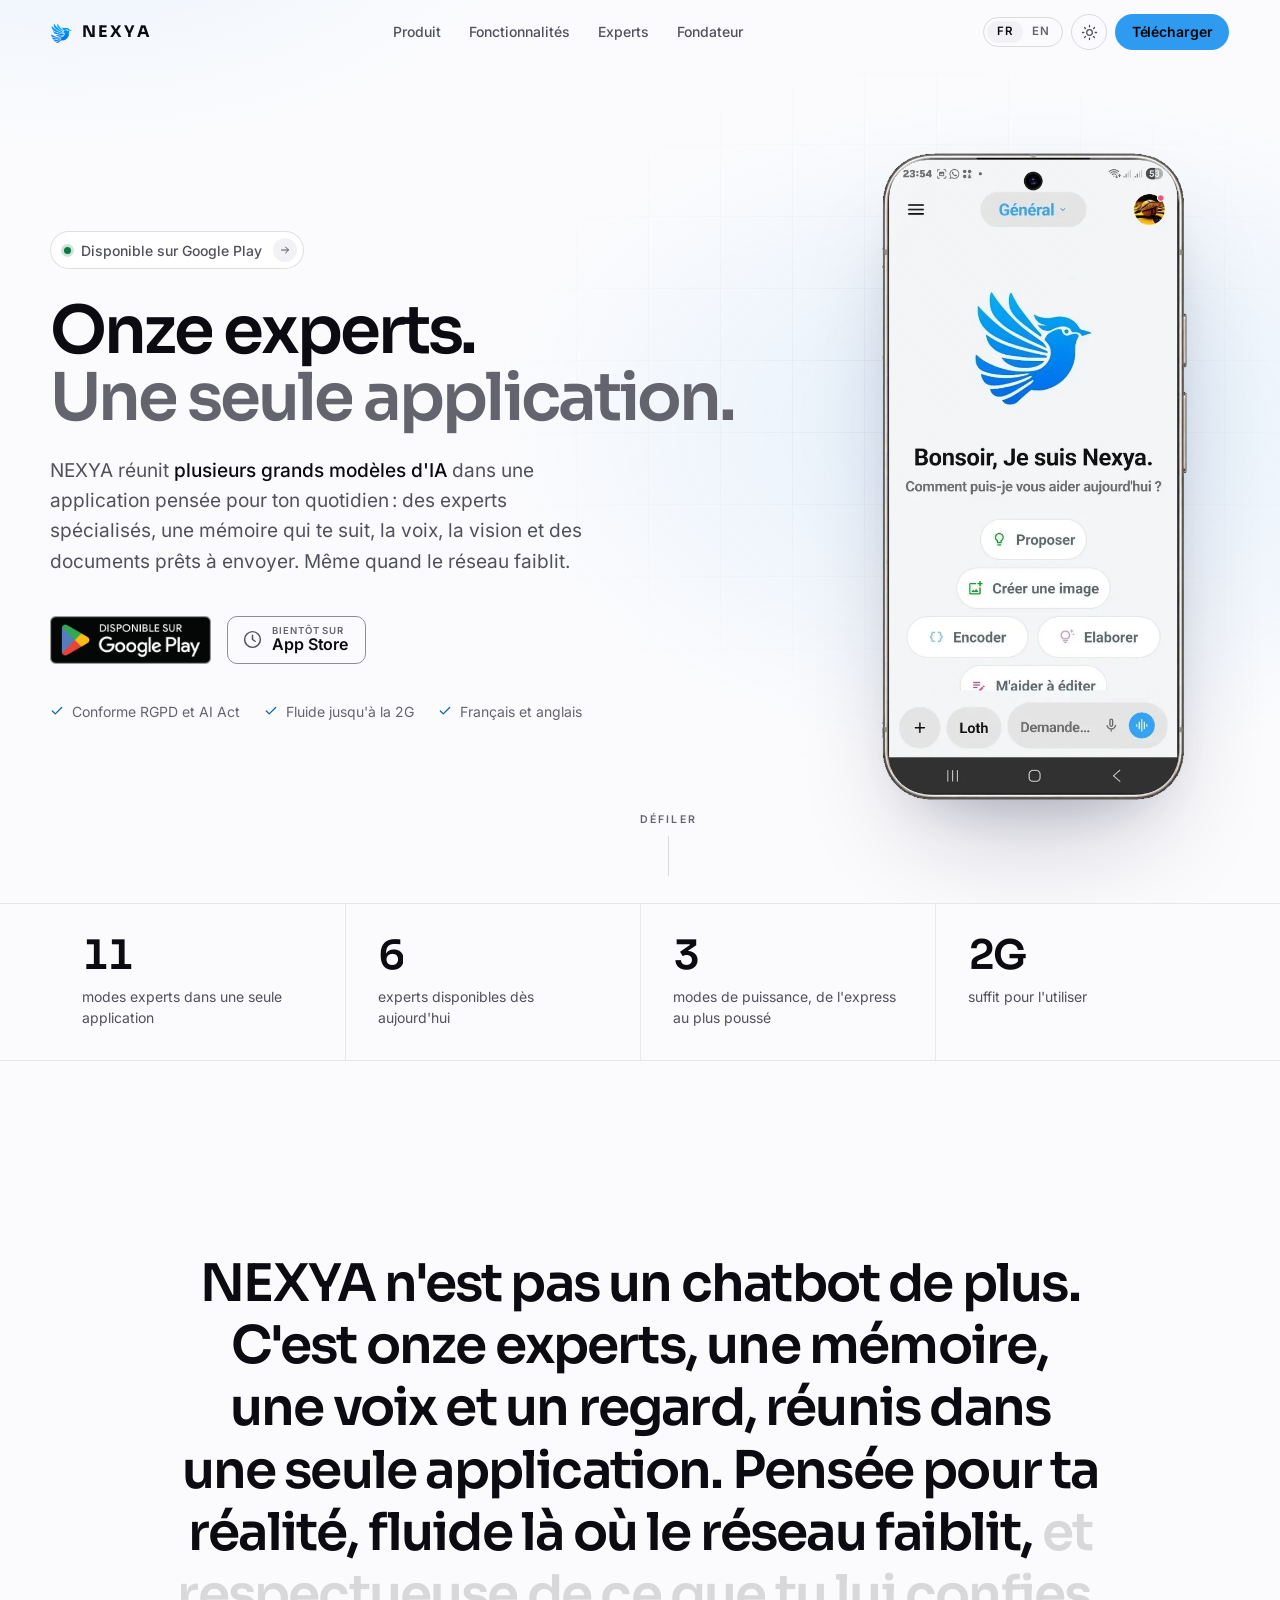
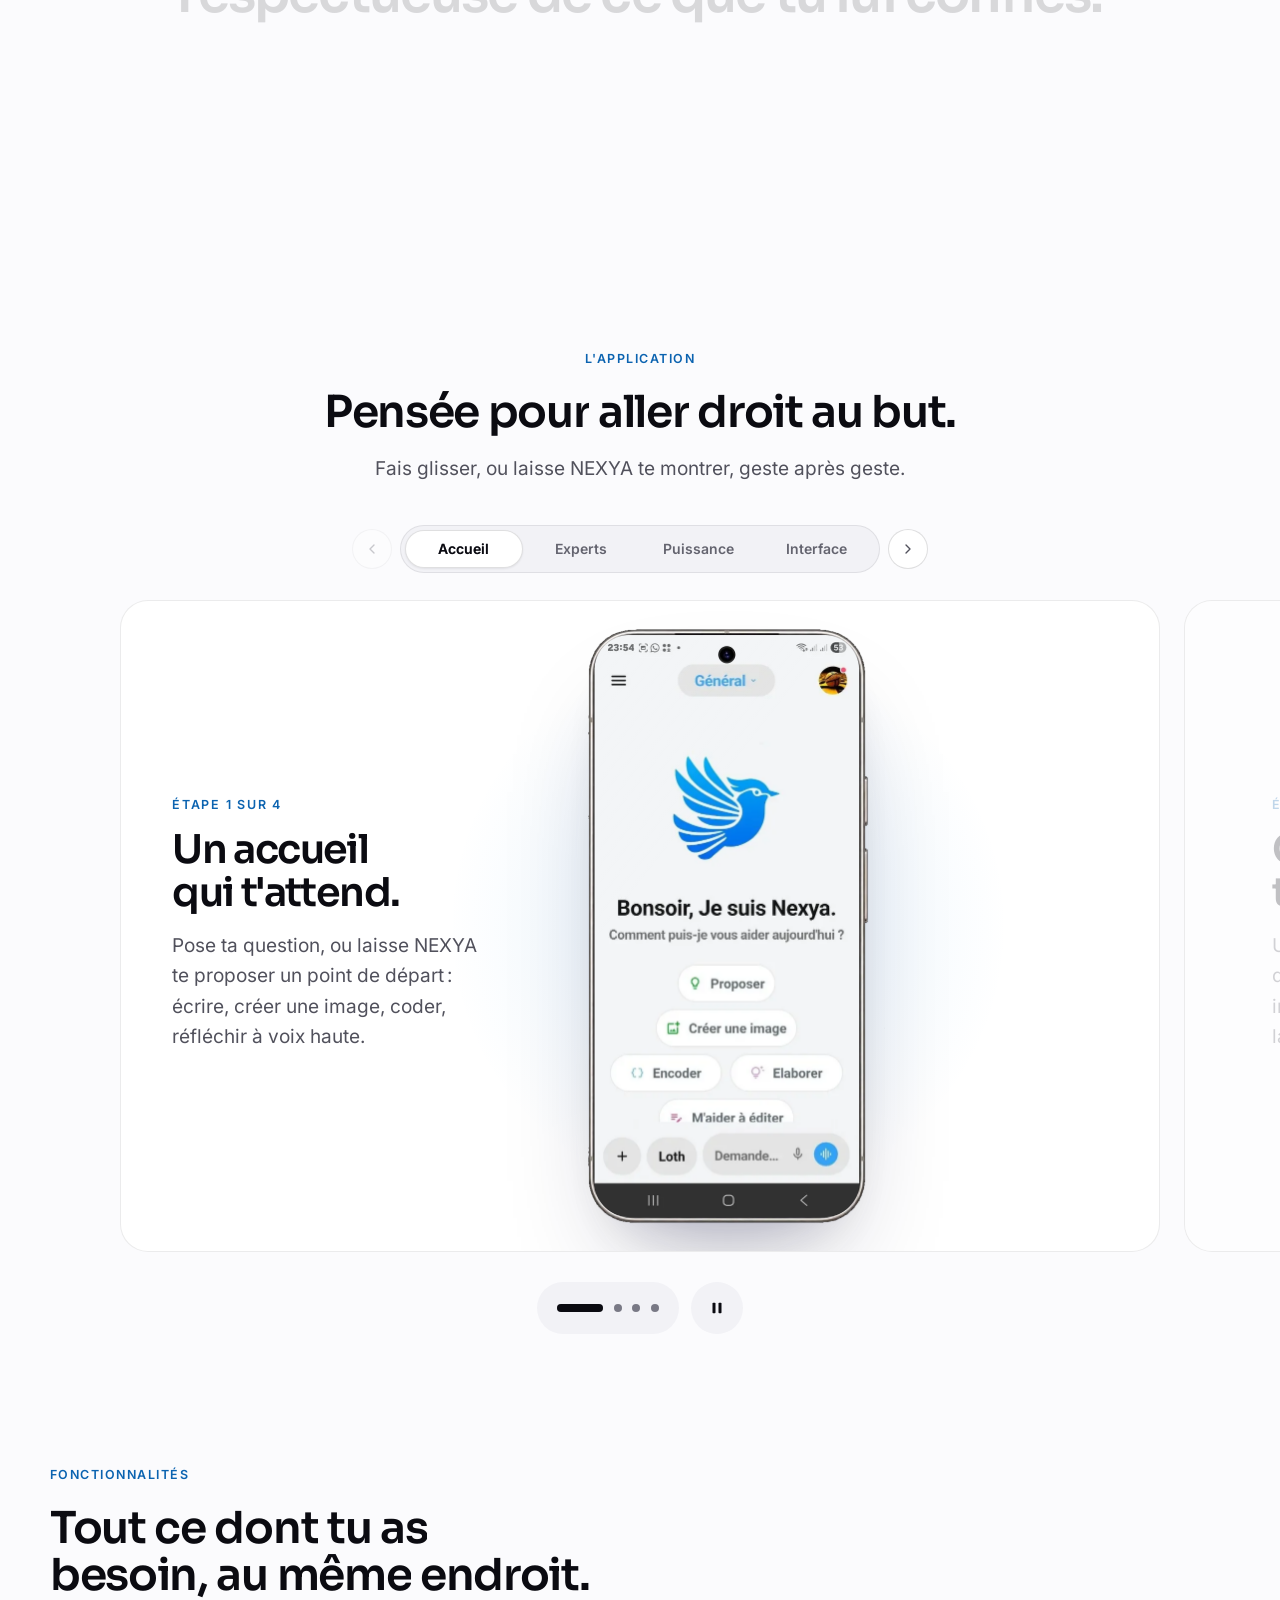
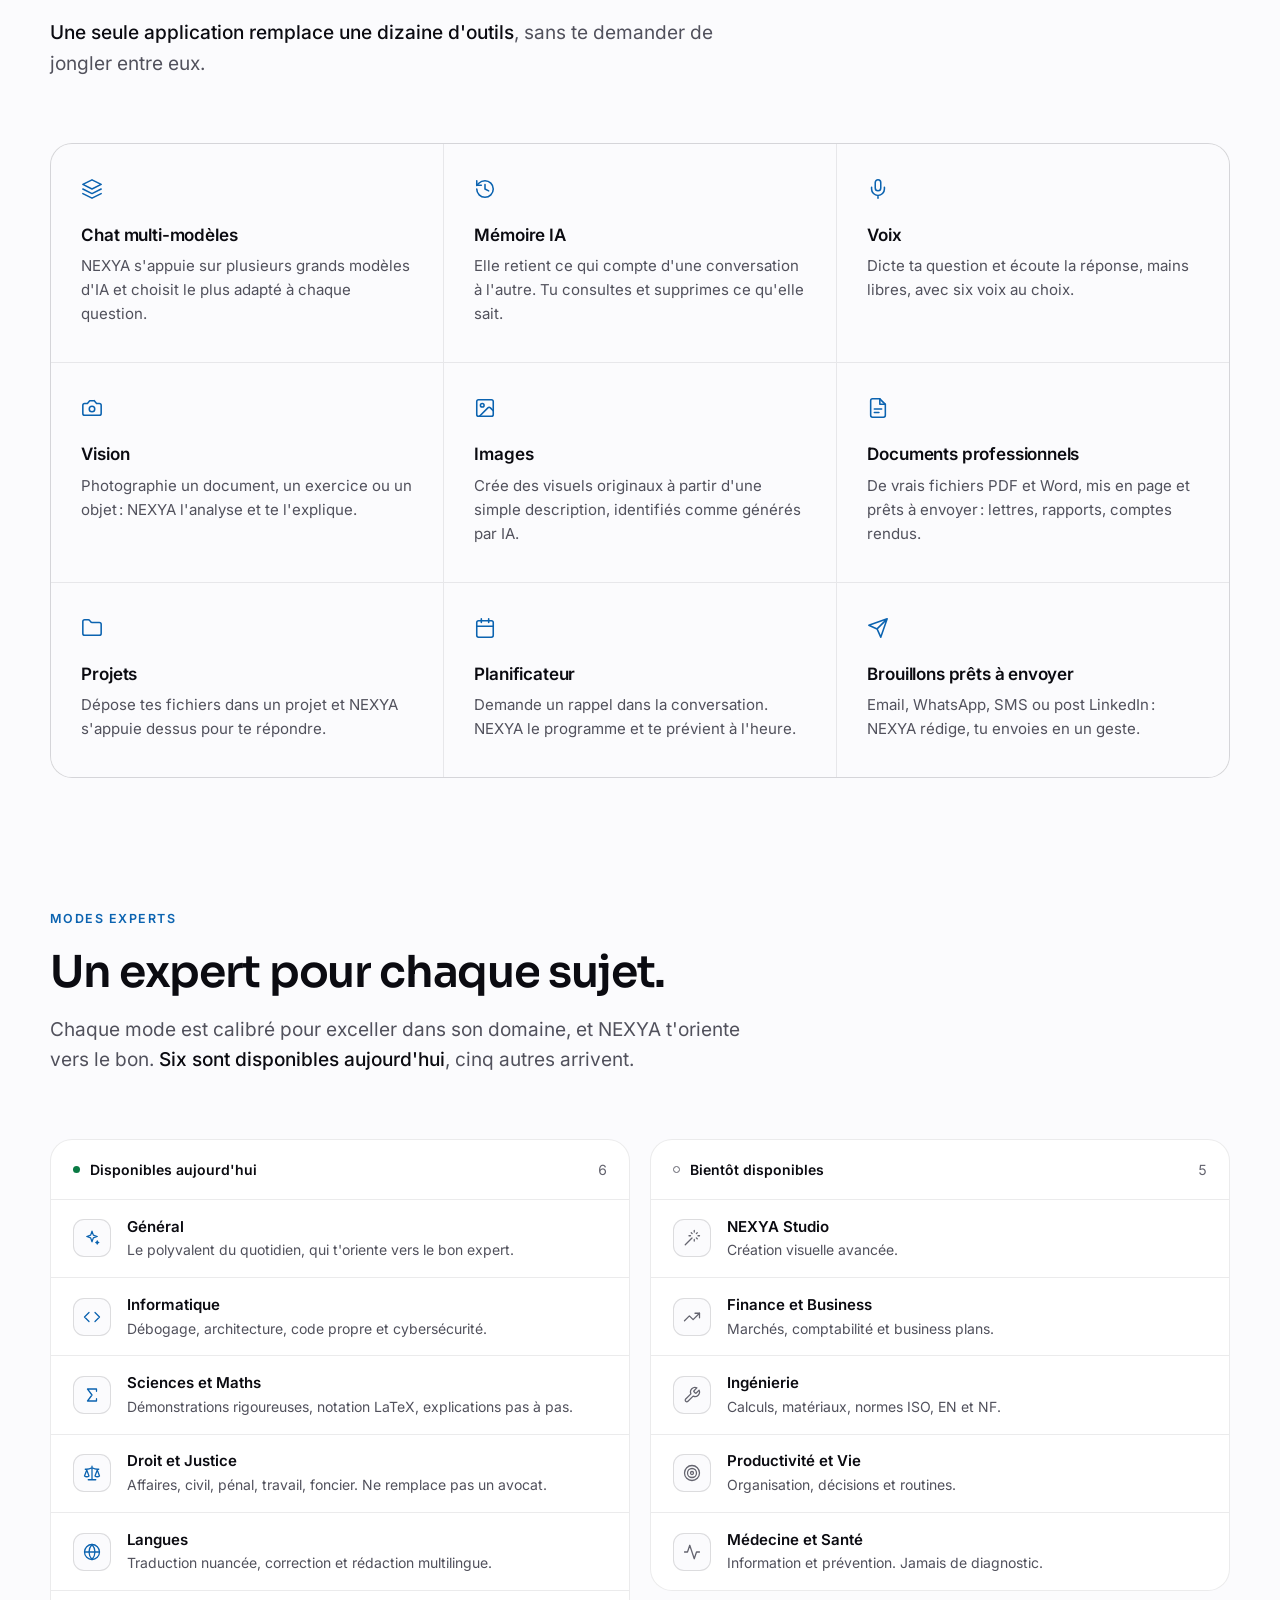
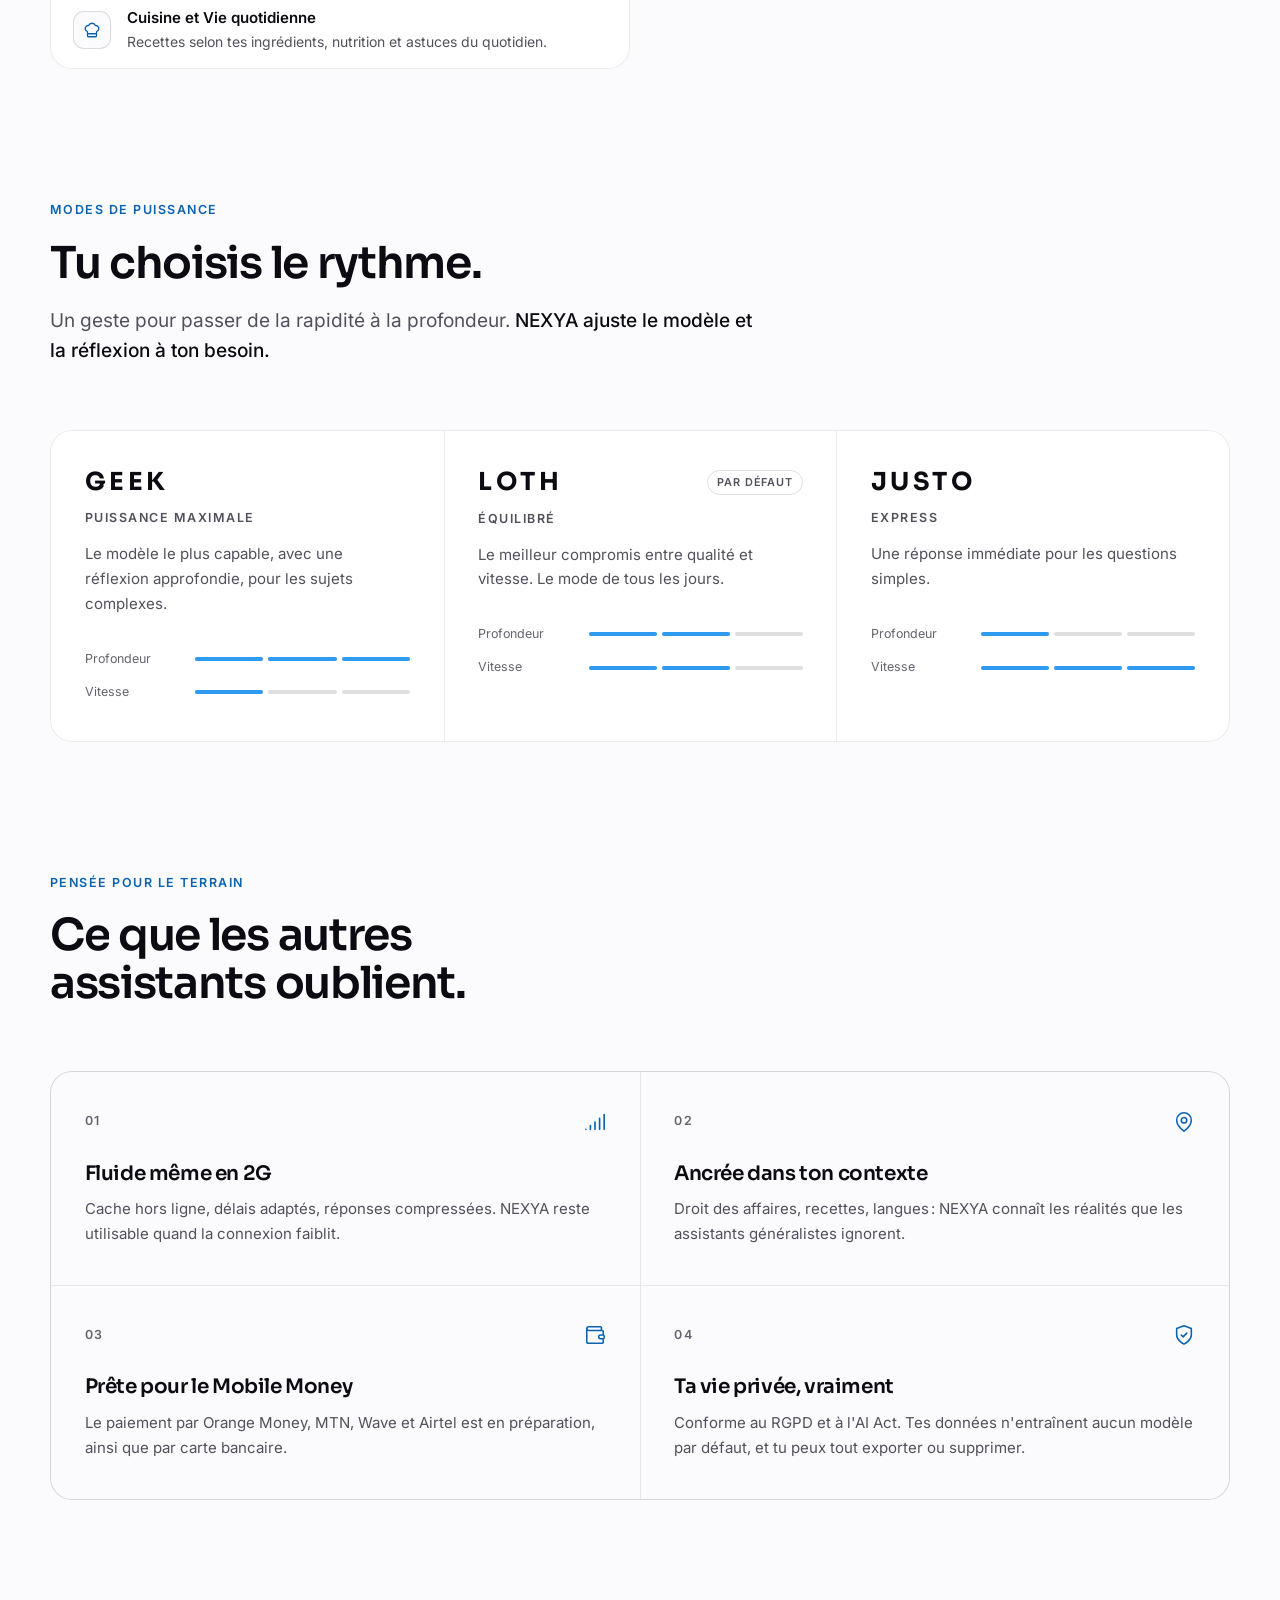
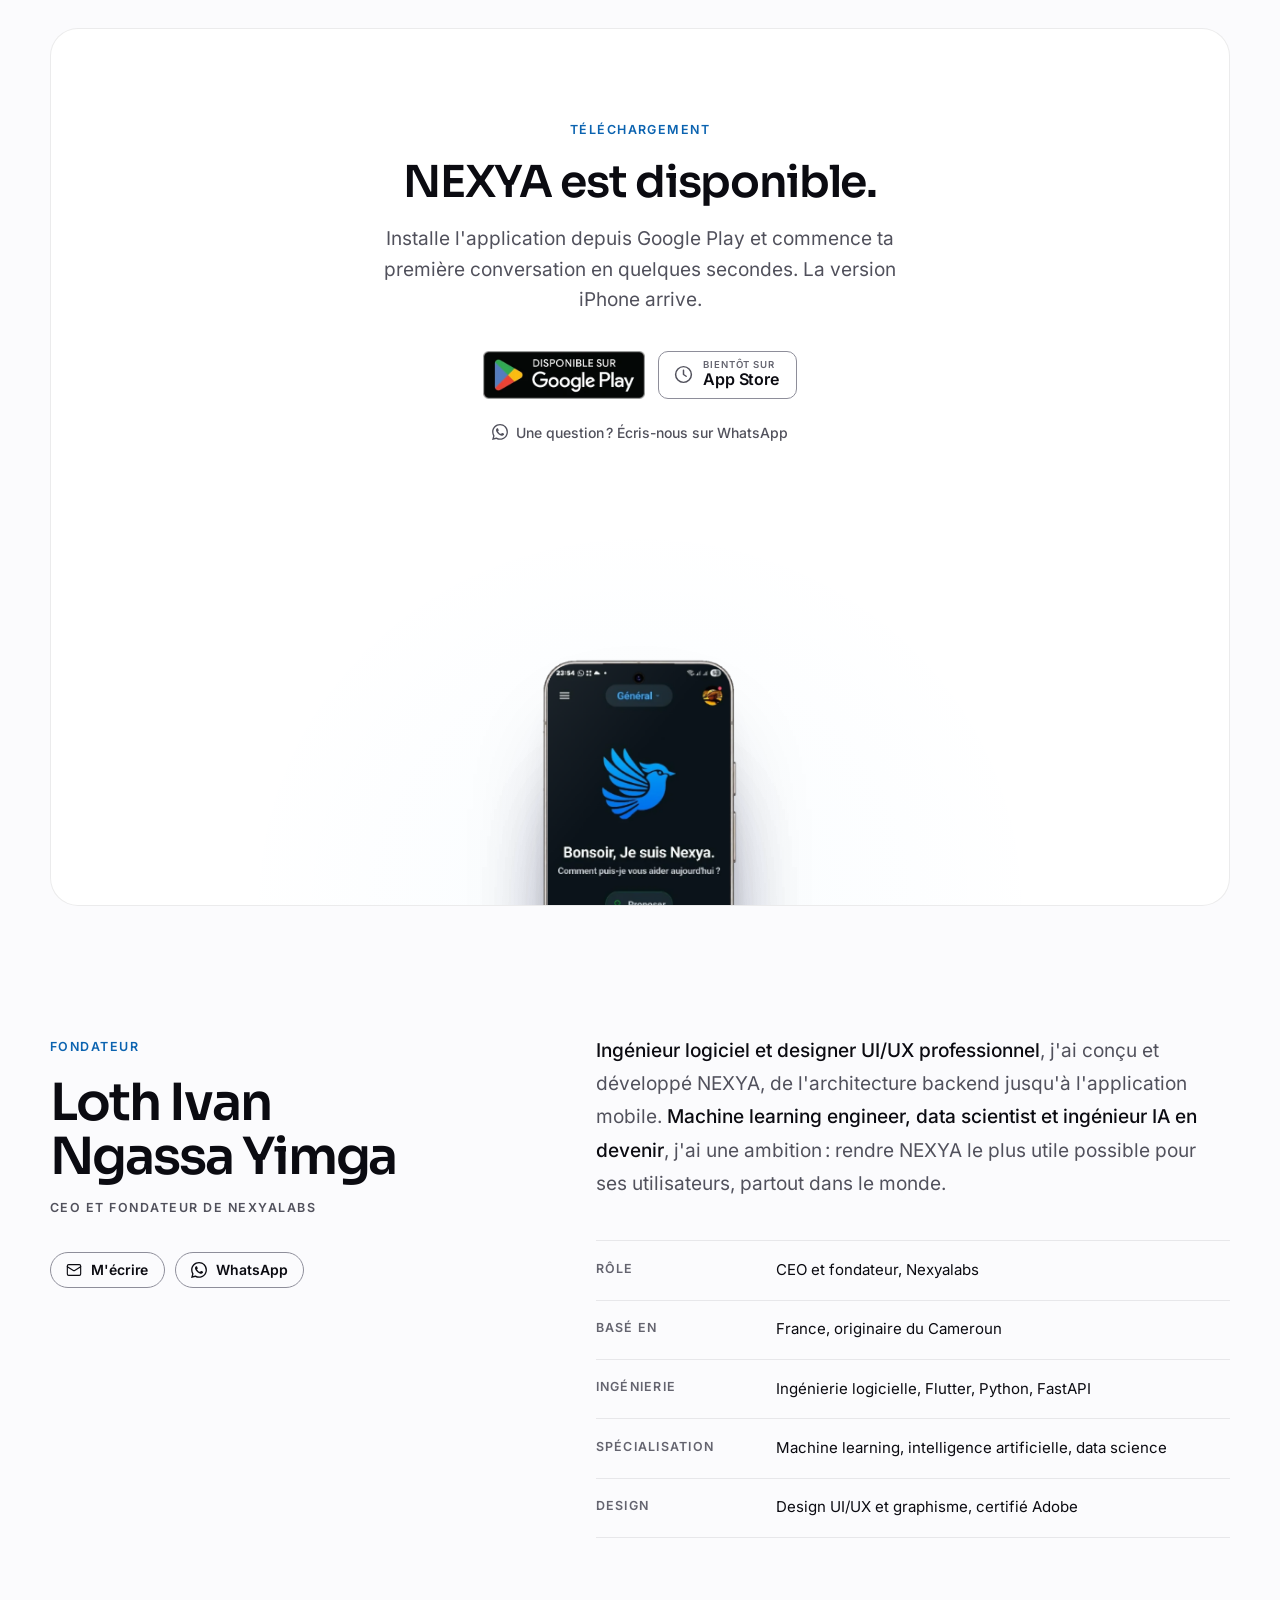
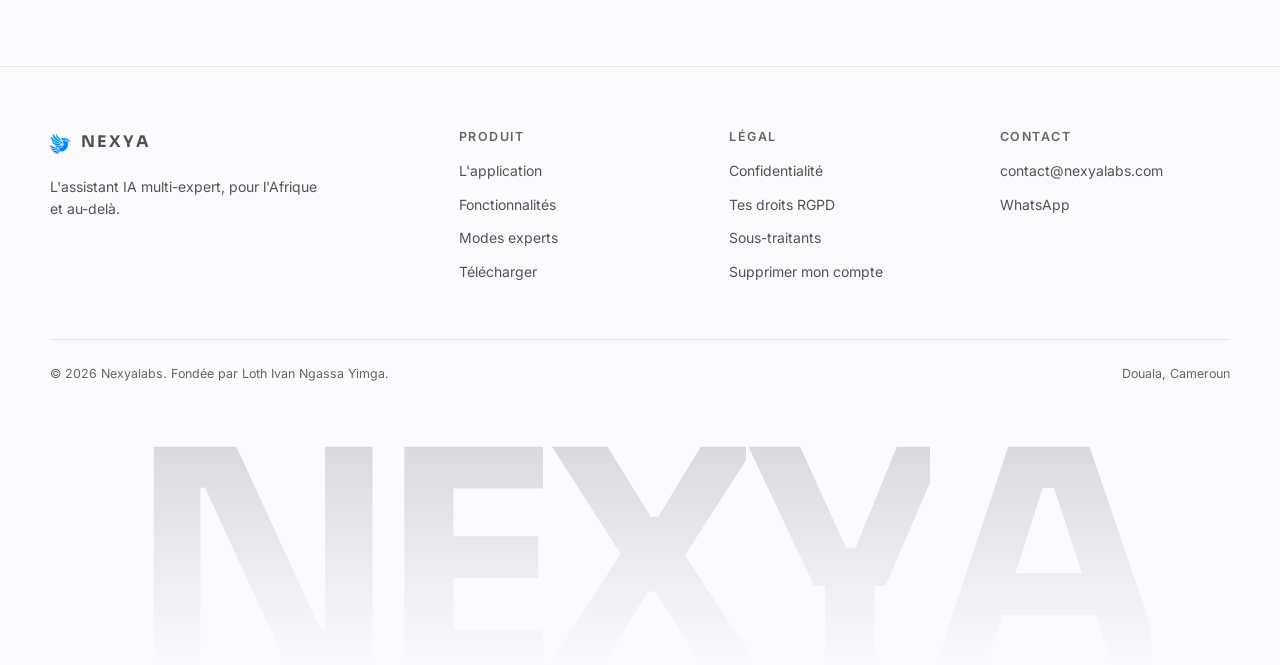
==== commit 757078b5: "Galerie façon Apple pour la démonstration, surtitres épurés et fondateur mis à jour La section « L'a" ====
--- a/index.html
+++ b/index.html
@@ -86,8 +86,8 @@
       "alternateName": ["Loth Ngassa", "Ivan Ngassa", "Loth Ivan Ngassa"],
       "url": "https://nexyalabs.com/#fondateur",
       "jobTitle": "CEO et Fondateur de Nexyalabs",
-      "description": "Loth Ivan Ngassa Yimga est un ingénieur logiciel camerounais, CEO et fondateur de Nexyalabs et créateur de NEXYA AI, un assistant d'intelligence artificielle mobile multi-expert. Originaire de Douala et désormais basé en France, il se spécialise en machine learning, intelligence artificielle et data science, avec l'objectif de devenir machine learning engineer et data scientist. Il est également graphiste et designer UI/UX certifié Adobe.",
-      "disambiguatingDescription": "Cameroonian software engineer, CEO and founder of Nexyalabs and creator of the NEXYA AI app. Based in France, specialising in machine learning, artificial intelligence and data science, aiming to work as a machine learning engineer and data scientist. Adobe-certified UI/UX and graphic designer.",
+      "description": "Loth Ivan Ngassa Yimga est un ingénieur logiciel camerounais, CEO et fondateur de Nexyalabs et créateur de NEXYA AI, un assistant d'intelligence artificielle mobile multi-expert. Originaire du Cameroun et désormais basé en France, il est ingénieur logiciel et designer UI/UX professionnel certifié Adobe, et se forme pour devenir machine learning engineer, data scientist et ingénieur IA. Son ambition : rendre NEXYA le plus utile possible pour ses utilisateurs, partout dans le monde.",
+      "disambiguatingDescription": "Cameroonian software engineer, CEO and founder of Nexyalabs and creator of the NEXYA AI app. Based in France. Software engineer and Adobe-certified professional UI/UX designer, training to become a machine learning engineer, data scientist and AI engineer.",
       "worksFor": { "@id": "https://nexyalabs.com/#organisation" },
       "nationality": { "@type": "Country", "name": "Cameroun" },
       "homeLocation": { "@type": "Place", "name": "France", "address": { "@type": "PostalAddress", "addressCountry": "FR" } },
@@ -199,45 +199,54 @@
 .manifesto__text{max-width:20em;margin-inline:auto;text-align:center;font:600 clamp(1.75rem,1rem + 2.8vw,3.3rem)/1.2 var(--font-display);letter-spacing:-.035em;text-wrap:balance}
 .js .manifesto__text .lw{opacity:.14;transition:opacity .2s linear}
 
-/* --- Demonstration : la vraie application, rejouee geste par geste --- */
-.tour{overflow-x:clip;padding-bottom:0}
-.tour .sec-head{margin-bottom:clamp(2.5rem,5vw,4rem)}
-.tour__grid{display:grid;grid-template-columns:minmax(17rem,24rem) 1fr;align-items:center;gap:clamp(2rem,5vw,4.5rem)}
-.tour__tabs{display:grid;gap:.35rem}
-.tab{position:relative;display:grid;grid-template-columns:2.4rem 1fr;align-items:start;width:100%;padding:1.05rem 1.2rem 1.1rem;border-radius:18px;border:1px solid transparent;text-align:left;color:var(--text-3);transition:background-color var(--t),border-color var(--t),color var(--t)}
-.tab:hover{color:var(--text-2);background:var(--hover)}
-.tab.is-on{color:var(--text);background:var(--surface);border-color:var(--line)}
-.tab__n{font:600 var(--fs-xs)/1.95 var(--font-ui);letter-spacing:.1em;font-variant-numeric:tabular-nums;transition:color var(--t)}
-.tab.is-on .tab__n{color:var(--accent)}
-.tab__short{display:none}
-.tab__title{grid-column:2;font:600 1.08rem/1.35 var(--font-display);letter-spacing:-.02em}
-.tab__desc{grid-column:2;display:grid;grid-template-rows:0fr;transition:grid-template-rows .55s var(--ease)}
-.tab.is-on .tab__desc,html:not(.js) .tab__desc{grid-template-rows:1fr}
-.tab__desc-in{overflow:hidden}
-.tab__desc-in>span{display:block;padding-top:.5rem;color:var(--text-2);font-size:var(--fs-body);line-height:1.6;opacity:0;transform:translateY(6px);transition:opacity .45s var(--ease) .1s,transform .45s var(--ease) .1s}
-.tab.is-on .tab__desc-in>span,html:not(.js) .tab__desc-in>span{opacity:1;transform:none}
-.tab__bar{grid-column:2;position:relative;height:2px;margin-top:1rem;border-radius:2px;background:var(--line);overflow:hidden;display:none}
-.js .tab.is-on .tab__bar{display:block}
-.tab__bar i{position:absolute;inset:0;background:var(--accent-solid);transform:scaleX(0);transform-origin:left center}
-.tour__ctrl{display:flex;flex-wrap:wrap;align-items:center;gap:.6rem 1rem;margin-top:1.3rem;padding-left:1.2rem}
-html:not(.js) .tour__ctrl{display:none}
-.tour__play{display:inline-flex;align-items:center;gap:.45rem;height:34px;padding:0 .95rem 0 .8rem;border-radius:var(--r-pill);border:1px solid var(--line-2);font-size:var(--fs-xs);font-weight:600;color:var(--text-2);transition:color var(--t-fast),border-color var(--t-fast)}
-.tour__play:hover{color:var(--text);border-color:var(--line-ui)}
-.tour__play svg{width:13px;height:13px}
-.tour__play .i-play,.tour__play[data-state="paused"] .i-pause{display:none}
-.tour__play[data-state="paused"] .i-play{display:block}
-.tour__hint{font-size:var(--fs-xs);color:var(--text-3)}
-.tour__hint .m{display:none}
-.tour__caption{display:none}
-
-.tour__stage{position:relative;display:flex;align-items:center;--w:min(300px,calc((100svh - 220px) / 2.113));min-height:calc(var(--w) * 2.113 + 2rem);perspective:1700px;touch-action:pan-y}
-.tour__glow{position:absolute;left:calc(clamp(0rem,6%,4rem) + var(--w) / 2);top:50%;width:min(640px,120%);aspect-ratio:1;transform:translate(-50%,-50%);border-radius:50%;pointer-events:none;z-index:-1;transition:opacity 1.4s var(--ease)}
-.tour__glow--blue{background:radial-gradient(closest-side,var(--glow),transparent)}
-.tour__glow--green{background:radial-gradient(closest-side,rgba(76,175,80,.2),transparent);opacity:0}
-.tour__stage.is-green .tour__glow--green{opacity:1}
-.tour__stage.is-green .tour__glow--blue{opacity:.3}
-.tour__scroll{position:relative;margin-left:clamp(0rem,6%,4rem);transform-style:preserve-3d;will-change:transform}
-.tour .device{--w:inherit}
+/* --- Demonstration : galerie facon Apple, un geste par carte --- */
+.gal{--lens:color-mix(in srgb,var(--text) 11%,var(--surface-2));overflow-x:hidden;overflow-x:clip;padding-bottom:0}
+:root[data-theme="light"] .gal{--lens:var(--surface)}
+.gal .sec-head{margin-bottom:clamp(1.75rem,3.5vw,2.5rem)}
+
+/* Etapes : une lentille qui suit le doigt, et des lettres qui s'allument exactement sous elle */
+.gal__nav{display:flex;align-items:center;justify-content:center;gap:.5rem;margin-bottom:clamp(1rem,2.4vw,1.6rem)}
+.gal__arrow{display:grid;place-items:center;flex:none;width:40px;height:40px;border-radius:50%;border:1px solid var(--line-2);background:var(--surface);color:var(--text-2);transition:color var(--t-fast),border-color var(--t-fast),opacity var(--t),transform var(--t-fast) var(--ease)}
+.gal__arrow:hover:not([aria-disabled="true"]){color:var(--text);border-color:var(--line-ui)}
+.gal__arrow:active:not([aria-disabled="true"]){transform:scale(.92)}
+.gal__arrow[aria-disabled="true"]{opacity:.3;cursor:default}
+.gal__arrow svg{width:16px;height:16px}
+.gal__seg{position:relative;container-type:inline-size;display:grid;grid-template-columns:repeat(4,minmax(0,1fr));width:min(100%,30rem);padding:4px;border-radius:var(--r-pill);border:1px solid var(--line);background:var(--surface-2)}
+.gal__pill{position:absolute;top:4px;bottom:4px;left:4px;width:calc((100% - 8px) / 4);border-radius:var(--r-pill);border:1px solid var(--line-2);background:var(--lens);box-shadow:var(--shadow-sm);transform:translateX(calc(var(--sp,0) * 100%));will-change:transform;pointer-events:none}
+.gal__tab,.gal__lit span{height:38px;padding:0 .35rem;font:600 var(--fs-sm)/1 var(--font-ui);font-size:min(var(--fs-sm),3.9cqi);white-space:nowrap}
+.gal__tab{position:relative;z-index:1;border-radius:var(--r-pill);color:var(--text-3);transition:color var(--t)}
+.gal__tab:hover{color:var(--text-2)}
+.gal__lit{position:absolute;inset:4px;z-index:2;display:grid;grid-template-columns:repeat(4,minmax(0,1fr));color:var(--text);pointer-events:none;clip-path:inset(0 calc(100% - (var(--sp,0) + 1) * 25%) 0 calc(var(--sp,0) * 25%) round 999px)}
+.gal__lit span{display:grid;place-items:center}
+
+/* Rail : defilement natif aimante, une carte par geste */
+.gal__view{--gap:24px;--cw:min(1080px,calc(100cqi - 240px));--side:calc((100cqi - var(--cw)) / 2);--ch:clamp(min(420px,calc(100svh - 96px)),calc(100svh - 248px),720px);--veil:.45;position:relative;container-type:inline-size}
+.js .gal__view[data-reveal]{transform:translateX(72px)}
+.js .gal__view[data-reveal].in{transform:none}
+.gal__track{position:relative;display:flex;gap:var(--gap);padding-block:2px 6px;overflow-x:auto;overflow-y:hidden;scroll-snap-type:x mandatory;overscroll-behavior-x:contain;scrollbar-width:none;-webkit-tap-highlight-color:transparent}
+.gal__track::-webkit-scrollbar{display:none}
+.gal__track::before,.gal__track::after{content:'';flex:none;width:max(0px,calc(var(--side) - var(--gap)))}
+.gal__track.is-free{scroll-snap-type:none}
+.gal__track:focus-visible{outline-offset:-4px}
+.gal__card{--w:calc((var(--ch) - 56px) / 2.113);position:relative;flex:none;width:var(--cw);min-height:var(--ch);scroll-snap-align:center;scroll-snap-stop:always;display:grid;grid-template-columns:minmax(0,.82fr) minmax(0,1.18fr);align-items:center;border-radius:28px;border:1px solid var(--line);background:var(--surface);overflow:hidden;isolation:isolate;-webkit-user-select:none;user-select:none}
+.js .gal__card:not(.is-active),.js .gal__card.is-active .gal__phone{cursor:pointer}
+.gal__veil{position:absolute;inset:0;z-index:6;background:var(--bg);opacity:0;pointer-events:none}
+.gal__txt{position:relative;z-index:2;padding:clamp(2rem,4vw,3.5rem);will-change:transform,opacity}
+.gal__step{margin-bottom:1.1rem;font:600 var(--fs-xs)/1 var(--font-ui);letter-spacing:.14em;text-transform:uppercase;color:var(--accent)}
+.gal__title{font:600 clamp(1.9rem,1.2rem + 1.6vw,2.6rem)/1.08 var(--font-display);letter-spacing:-.04em;text-wrap:balance}
+.gal__sub{display:none}
+.gal__desc{max-width:26rem;margin-top:1rem;font-size:var(--fs-lead);line-height:1.6;color:var(--text-2)}
+.gal__stage{position:relative;display:flex;align-items:center;height:100%;perspective:1600px}
+.gal__glow{position:absolute;left:calc(2.5rem + var(--w) / 2);top:50%;width:min(560px,130%);aspect-ratio:1;border-radius:50%;transform:translate(-50%,-50%);background:radial-gradient(closest-side,var(--glow),transparent);pointer-events:none;z-index:-1;transition:opacity 1.2s var(--ease)}
+.gal__glow--green{background:radial-gradient(closest-side,rgba(76,175,80,.2),transparent);opacity:0}
+.gal__card.is-green .gal__glow--green{opacity:1}
+.gal__card.is-green .gal__glow:not(.gal__glow--green){opacity:.3}
+.gal__phone{position:relative;margin-left:2.5rem;transform-style:preserve-3d;will-change:transform}
+
+/* Etat final de chaque telephone sans JavaScript */
+.gal__card[data-k="1"] .scr[data-scr="1"] .scr__in,.gal__card[data-k="3"] .scr[data-scr="3"] .scr__in{opacity:1}
+.gal__card[data-k="2"] .demo__scrim{opacity:.54}
+.gal__card[data-k="2"] .demo__sheet{opacity:1;transform:none}
 
 /* Ecran rejoue : chrome fixe, contenu qui glisse, voile, panneau, toucher */
 .demo{--app:#0B131A;background:var(--app)}
@@ -252,9 +261,12 @@
 .demo__sheet{z-index:6;opacity:0;transform:translateY(48%)}
 .demo__dip{z-index:7;background:var(--app);opacity:0;clip-path:inset(3.764% 0 5.817% 0)}
 .demo__nav{z-index:8;clip-path:inset(94.183% 0 0 0)}
+.demo__glint{position:absolute;inset:0;z-index:9;pointer-events:none;background:linear-gradient(112deg,transparent 38%,rgba(255,255,255,.16) 50%,transparent 62%);background-size:260% 100%;background-position:130% 0}
 .demo__tap{position:absolute;z-index:9;width:13%;aspect-ratio:1;border-radius:50%;opacity:0;pointer-events:none;transform:translate(-50%,-50%);
   background:radial-gradient(circle,rgba(255,255,255,.6) 0 30%,rgba(255,255,255,.16) 32% 100%);box-shadow:0 0 0 1.5px rgba(255,255,255,.6),0 6px 18px rgba(0,0,0,.35)}
 :root[data-theme="light"] .demo__tap{background:radial-gradient(circle,rgba(20,24,32,.42) 0 30%,rgba(20,24,32,.12) 32% 100%);box-shadow:0 0 0 1.5px rgba(20,24,32,.45),0 6px 18px rgba(0,0,0,.14)}
+.demo__ring{position:absolute;z-index:9;width:13%;aspect-ratio:1;border-radius:50%;border:2px solid rgba(255,255,255,.9);opacity:0;pointer-events:none;transform:translate(-50%,-50%)}
+:root[data-theme="light"] .demo__ring{border-color:rgba(20,24,32,.6)}
 
 /* Annotations : un trait part de l'ecran vers une legende */
 .notes{position:absolute;inset:0;pointer-events:none;z-index:4}
@@ -264,11 +276,54 @@
 .note-dot,.note-halo{transform-box:fill-box;transform-origin:center}
 .note-dot{fill:var(--accent-solid)}
 .note-halo{fill:var(--accent-solid);fill-opacity:.22}
-.note{position:absolute;max-width:13.5rem;transform:translate(-6px,-50%);opacity:0;transition:opacity .5s var(--ease),transform .5s var(--ease)}
+.note{position:absolute;max-width:12.5rem;transform:translate(-6px,-50%);opacity:0;transition:opacity .5s var(--ease),transform .5s var(--ease)}
 .note.on{opacity:1;transform:translate(0,-50%)}
 .note b{display:block;font:600 var(--fs-sm)/1.3 var(--font-ui);color:var(--text)}
 .note small{display:block;margin-top:.15rem;font-size:var(--fs-xs);line-height:1.4;color:var(--text-2)}
 @media (max-width:1099px){ .notes{display:none} }
+
+/* Commandes facon Apple : points liquides et lecture */
+.gal__ctrl{display:flex;align-items:center;justify-content:center;gap:.75rem;margin-top:clamp(1rem,2.4vw,1.5rem)}
+.gal__dots{display:flex;align-items:center;gap:.65rem;height:52px;padding:0 1.3rem;border-radius:var(--r-pill);background:var(--surface-2);contain:layout}
+.gal__dot{position:relative;flex:none;width:8px;height:8px;border-radius:var(--r-pill);background:var(--line-ui);transition:background-color var(--t)}
+.gal__dot::before{content:'';position:absolute;inset:-18px -5px}
+.gal__dot[aria-current="true"]{width:46px;background:color-mix(in srgb,var(--text) 20%,transparent)}
+.gal__dot i{position:absolute;inset:0;border-radius:inherit;background:var(--text);transform:scaleX(0);transform-origin:left center}
+.gal__dot:not([aria-current="true"]) i{opacity:0}
+:root[data-theme="light"] .gal__dot:not([aria-current="true"]){background:color-mix(in srgb,var(--text-3) 50%,var(--line-ui))}
+@media (forced-colors:active){
+  .gal__dot,:root[data-theme] .gal__dot:not([aria-current="true"]){forced-color-adjust:none;background:GrayText}
+  .gal__dot[aria-current="true"]{background:Canvas;box-shadow:inset 0 0 0 1px CanvasText}
+  .gal__dot i{background:Highlight}
+  .gal__dot:focus-visible{outline-color:Highlight}
+  .gal__pill{border-color:Highlight}
+}
+.gal__play{display:grid;place-items:center;flex:none;width:52px;height:52px;border-radius:50%;background:var(--surface-2);color:var(--text);transition:transform var(--t-fast) var(--ease),background-color var(--t-fast)}
+.gal__play:hover{background:color-mix(in srgb,var(--text) 7%,var(--surface-2))}
+.gal__play:active{transform:scale(.92)}
+.gal__play svg{grid-area:1/1;width:18px;height:18px;opacity:0;transform:scale(.55);transition:opacity .2s var(--ease),transform .4s var(--ease)}
+.gal__play[data-state="playing"] .i-pa,.gal__play[data-state="paused"] .i-pl,.gal__play[data-state="ended"] .i-rp{opacity:1;transform:none}
+
+/* Replis : navigateurs sans unites de conteneur, sans svh ou sans color-mix (Safari 15, Chrome Android ancien) */
+@supports not (width:1cqi){
+  .gal__view{--cw:min(1080px,calc(100vw - 240px));--side:calc((100vw - var(--cw)) / 2)}
+}
+@supports not (height:1svh){
+  .gal__view{--ch:clamp(min(420px,calc(100vh - 96px)),calc(100vh - 248px),720px)}
+}
+@supports not (color:color-mix(in srgb,red,red)){
+  .gal{--lens:rgba(255,255,255,.1)}
+  :root[data-theme="light"] .gal{--lens:var(--surface)}
+}
+
+/* Invite ephemere : elle accompagne le coup de pouce, puis s'efface pour de bon */
+.gal__swipe{position:absolute;left:calc(var(--side) + var(--cw) / 2);bottom:30px;z-index:8;display:flex;align-items:center;gap:.4rem;padding:.55rem .9rem;border-radius:var(--r-pill);border:1px solid var(--line-2);background:var(--bg);background:color-mix(in srgb,var(--bg) 86%,transparent);box-shadow:var(--shadow-md);font:600 var(--fs-xs)/1 var(--font-ui);color:var(--text);white-space:nowrap;opacity:0;transform:translate(-50%,10px);transition:opacity .35s var(--ease),transform .6s var(--ease);pointer-events:none}
+.gal__swipe.on{opacity:1;transform:translate(-50%,0)}
+.gal__swipe svg{width:15px;height:15px}
+.gal__swipe.on svg{animation:galSwipe 1s var(--ease) .25s 2}
+@keyframes galSwipe{50%{transform:translateX(-5px)}}
+@media (hover:hover) and (pointer:fine){ .gal__swipe{display:none} }
+html:not(.js) .gal__ctrl,html:not(.js) .gal__nav,html:not(.js) .gal__swipe{display:none}
 
 /* --- Fonctionnalites --- */
 .grid9{display:grid;grid-template-columns:repeat(3,1fr);gap:1px;background:var(--line);border:1px solid var(--line);border-radius:var(--r-lg);overflow:hidden}
@@ -331,9 +386,6 @@
 .why__item svg{width:22px;height:22px;color:var(--accent)}
 .why__item h3{font:600 1.25rem/1.3 var(--font-display);letter-spacing:-.02em;margin-bottom:.65rem}
 .why__item p{color:var(--text-2)}
-.weight{display:flex;flex-wrap:wrap;align-items:center;gap:.6rem 1.25rem;margin-top:1.25rem;padding:1.3rem 1.6rem;border:1px solid var(--line);border-radius:var(--r-lg);background:var(--surface);color:var(--text-2);font-size:var(--fs-sm)}
-.weight b{font:600 1.65rem/1 var(--font-display);letter-spacing:-.03em;color:var(--text);font-variant-numeric:tabular-nums}
-.weight svg{width:20px;height:20px;color:var(--accent)}
 
 /* --- Telechargement : trois telephones en eventail --- */
 .cta{position:relative;isolation:isolate;overflow:hidden;text-align:center;padding:clamp(3rem,7vw,5.5rem) clamp(1.25rem,5vw,4rem) 0;border:1px solid var(--line);border-radius:28px;background:var(--surface)}
@@ -379,7 +431,7 @@
 
 /* --- Signature geante --- */
 .wordmark{overflow:hidden;height:clamp(4.6rem,17.5vw,15.2rem);margin-top:3.5rem;pointer-events:none;user-select:none;-webkit-user-select:none}
-.wordmark__in{display:block;text-align:center;white-space:nowrap;font:700 clamp(5.5rem,24vw,21.5rem)/.82 var(--font-display);letter-spacing:-.06em}
+.wordmark__in{display:block;text-align:center;white-space:nowrap;font:700 clamp(4rem,24vw,21.5rem)/.82 var(--font-display);letter-spacing:-.06em}
 .wordmark .wi,html:not(.js) .wordmark__in{color:transparent;background:linear-gradient(180deg,color-mix(in srgb,var(--text) 14%,transparent) 0%,color-mix(in srgb,var(--text) 4%,transparent) 62%,transparent 92%);-webkit-background-clip:text;background-clip:text}
 .js .wordmark .wi{transform:translateY(105%);transition:transform 1.4s var(--ease);transition-delay:calc(var(--wi) * 70ms)}
 .js .wordmark.in .wi{transform:none}
@@ -402,24 +454,26 @@
   .proof__in{grid-template-columns:repeat(2,1fr)}
   .proof__item:nth-child(3){border-left:0}
   .proof__item:nth-child(n+3){border-top:1px solid var(--line)}
-  .tour__grid{grid-template-columns:minmax(0,1fr);gap:1.1rem}
-  .tour__side{display:contents}
-  .tour__tabs{order:1;display:flex;gap:.3rem;width:max-content;max-width:100%;margin-inline:auto;overflow-x:auto;scrollbar-width:none;padding:2px}
-  .tour__tabs.is-scroll{-webkit-mask-image:linear-gradient(90deg,transparent,#000 22px,#000 calc(100% - 22px),transparent);mask-image:linear-gradient(90deg,transparent,#000 22px,#000 calc(100% - 22px),transparent)}
-  .tour__tabs::-webkit-scrollbar{display:none}
-  .tab{display:block;flex:none;width:auto;padding:.5rem .8rem .62rem;border-radius:var(--r-pill);border-color:var(--line-2);text-align:center}
-  .tab__n,.tab__title,.tab__desc{display:none}
-  .tab__short{display:block;font:600 .84rem/1.2 var(--font-ui)}
-  .tab.is-on{background:var(--surface-2);border-color:var(--line-ui)}
-  .js .tab.is-on .tab__bar{position:absolute;left:.8rem;right:.8rem;bottom:.28rem;height:2px;margin:0}
-  .tour__stage{order:2;justify-content:center;--w:min(244px,calc((100svh - 330px) / 2.113))}
-  .tour__scroll{margin-left:0}
-  .tour__glow{left:50%}
-  .tour__caption{order:3;display:block;text-align:center;min-height:7.5rem;padding-inline:.5rem}
-  .tour__cap-t{font:600 1.35rem/1.25 var(--font-display);letter-spacing:-.03em}
-  .tour__cap-d{margin:.55rem auto 0;max-width:28rem;color:var(--text-2)}
-  .tour__ctrl{order:4;justify-content:center;padding-left:0;margin-top:0}
-  .tour__hint .d{display:none}.tour__hint .m{display:inline}
+  .gal__nav{margin-bottom:10px}
+  .gal__arrow{display:none}
+  .gal__seg{width:100%;max-width:26rem}
+  .gal__tab,.gal__lit span{height:36px;padding:0 .2rem;font-size:.8rem;font-size:min(.84rem,3.9cqi)}
+  .gal__view{--in:max(20px,6cqi);--gap:max(12px,5cqi);--cw:calc(100cqi - 2 * var(--in) - var(--gap));--side:var(--in);--ch:clamp(300px,calc(100svh - 206px),780px);--veil:.18}
+  .gal__track{scroll-padding-inline:var(--in)}
+  .gal__card{height:var(--ch);scroll-snap-align:start;grid-template-columns:minmax(0,1fr);grid-template-rows:auto minmax(0,1fr);align-items:stretch;border-radius:26px;text-align:center}
+  .gal__txt{min-height:var(--txth,0px);padding:18px 16px 0}
+  .gal__step,.gal__desc{display:none}
+  .gal__title{font-size:1.4rem;font-size:clamp(1.2rem,5.4cqi,1.55rem);letter-spacing:-.03em}
+  .gal__sub{display:block;margin-top:.3rem;font-size:var(--fs-sm);line-height:1.4;color:var(--text-2);text-wrap:balance}
+  .gal__stage{justify-content:center;align-items:flex-end;min-height:0;padding:12px 0 14px}
+  .gal__phone{margin-left:0;height:100%}
+  .gal__phone .device{width:auto;height:min(100%,calc((var(--cw) - 40px) * 2.1127))}
+  .gal__glow{left:50%;top:60%}
+  .gal__ctrl{gap:12px;margin-top:12px}
+  .gal__dots{height:48px;padding:0 1.15rem}
+  .gal__play{width:48px;height:48px}
+  @supports not (width:1cqi){ .gal__view{--in:max(20px,6vw);--gap:max(12px,5vw);--cw:calc(100vw - 2 * var(--in) - var(--gap))} }
+  @supports not (height:1svh){ .gal__view{--ch:clamp(300px,calc(100vh - 206px),780px)} }
   .experts{grid-template-columns:1fr}
   .power{grid-template-columns:1fr}
   .mode+.mode{border-left:0;border-top:1px solid var(--line)}
@@ -427,6 +481,13 @@
   .fan .device{--w:clamp(140px,38vw,170px)}
   .founder{grid-template-columns:1fr}
   .founder__id{position:static}
+}
+@media (max-width:900px) and (max-height:500px) and (orientation:landscape){
+  .gal__view{--ch:max(240px,calc(100svh - 92px))}
+  @supports not (height:1svh){ .gal__view{--ch:max(240px,calc(100vh - 92px))} }
+  .gal__card{grid-template-columns:minmax(0,1fr) minmax(0,1fr);grid-template-rows:minmax(0,1fr);text-align:left}
+  .gal__txt{align-self:center;min-height:0;padding:0 8px 0 28px}
+  .gal__stage{align-items:center;padding:12px 0}
 }
 @media (max-width:640px){
   .grid9,.why{grid-template-columns:1fr}
@@ -467,7 +528,6 @@
 <symbol id="i-pin" viewBox="0 0 24 24" fill="none" stroke="currentColor" stroke-width="1.7" stroke-linecap="round" stroke-linejoin="round"><path d="M20 10c0 6-8 12-8 12s-8-6-8-12a8 8 0 0 1 16 0z"/><circle cx="12" cy="10" r="3"/></symbol>
 <symbol id="i-wallet" viewBox="0 0 24 24" fill="none" stroke="currentColor" stroke-width="1.7" stroke-linecap="round" stroke-linejoin="round"><path d="M19 7V4a1 1 0 0 0-1-1H5a2 2 0 0 0 0 4h15a1 1 0 0 1 1 1v4h-3a2 2 0 0 0 0 4h3a1 1 0 0 0 1-1v-2a1 1 0 0 0-1-1"/><path d="M3 5v14a2 2 0 0 0 2 2h15a1 1 0 0 0 1-1v-4"/></symbol>
 <symbol id="i-shield" viewBox="0 0 24 24" fill="none" stroke="currentColor" stroke-width="1.7" stroke-linecap="round" stroke-linejoin="round"><path d="M12 22s8-4 8-10V5l-8-3-8 3v7c0 6 8 10 8 10z"/><path d="m9 12 2 2 4-4"/></symbol>
-<symbol id="i-feather" viewBox="0 0 24 24" fill="none" stroke="currentColor" stroke-width="1.7" stroke-linecap="round" stroke-linejoin="round"><path d="M20.24 12.24a6 6 0 0 0-8.49-8.49L5 10.5V19h8.5z"/><path d="M16 8 2 22M17.5 15H9"/></symbol>
 <symbol id="i-mail" viewBox="0 0 24 24" fill="none" stroke="currentColor" stroke-width="1.7" stroke-linecap="round" stroke-linejoin="round"><rect x="2" y="4" width="20" height="16" rx="2"/><path d="m22 7-8.97 5.7a1.94 1.94 0 0 1-2.06 0L2 7"/></symbol>
 <symbol id="i-wa" viewBox="0 0 24 24"><path fill="currentColor" d="M17.47 14.38c-.3-.15-1.76-.87-2.03-.97-.27-.1-.47-.15-.67.15-.2.3-.77.97-.94 1.16-.17.2-.35.22-.64.07-.3-.15-1.26-.46-2.39-1.47-.88-.79-1.48-1.76-1.65-2.06-.17-.3-.02-.46.13-.6.13-.14.3-.35.45-.52.15-.18.2-.3.3-.5.1-.2.05-.37-.03-.52-.07-.15-.67-1.61-.92-2.2-.24-.58-.49-.5-.67-.51h-.57c-.2 0-.52.07-.79.37-.27.3-1.04 1.02-1.04 2.48 0 1.46 1.07 2.88 1.21 3.07.15.2 2.1 3.2 5.08 4.49.71.3 1.26.49 1.7.62.71.23 1.36.2 1.87.12.57-.09 1.76-.72 2-1.41.25-.7.25-1.29.18-1.41-.08-.13-.27-.2-.57-.35m-5.42 7.4h-.01a9.87 9.87 0 0 1-5.03-1.38l-.36-.21-3.74.98 1-3.65-.24-.37a9.86 9.86 0 0 1-1.51-5.26c0-5.45 4.44-9.88 9.89-9.88 2.64 0 5.12 1.03 6.99 2.9a9.83 9.83 0 0 1 2.89 6.99c0 5.45-4.44 9.88-9.88 9.88m8.41-18.3A11.82 11.82 0 0 0 12.05 0C5.5 0 .16 5.33.16 11.89c0 2.1.55 4.14 1.59 5.95L.06 24l6.3-1.65a11.88 11.88 0 0 0 5.68 1.45h.01c6.55 0 11.89-5.34 11.89-11.89 0-3.18-1.24-6.17-3.48-8.41z"/></symbol>
 </defs></svg>
@@ -574,94 +634,122 @@
 </section>
 
 <!-- ===================== Demonstration ===================== -->
-<section class="section tour" id="produit" aria-labelledby="produit-title" data-tour>
+<section class="section gal" id="produit" aria-labelledby="produit-title" data-gallery>
   <div class="wrap">
     <header class="sec-head sec-head--center">
       <p class="kicker" data-reveal data-en="The app">L'application</p>
       <h2 class="h2" id="produit-title" data-reveal data-split data-en="Designed to get straight to the point.">Pensée pour aller droit au but.</h2>
-      <p class="lead" data-reveal style="--d:3" data-en="Watch NEXYA in action, one gesture at a time. Or pick a step.">Regarde NEXYA en action, geste après geste. Ou choisis une étape.</p>
+      <p class="lead" data-reveal style="--d:3" data-en="Swipe through, or let NEXYA show you, one gesture at a time.">Fais glisser, ou laisse NEXYA te montrer, geste après geste.</p>
     </header>
-
-    <div class="tour__grid">
-      <div class="tour__side" data-reveal>
-        <div class="tour__tabs" role="tablist" aria-label="Étapes de la démonstration" data-en-aria-label="Demo steps" data-tabs>
-          <button class="tab is-on" type="button" role="tab" id="tour-tab-1" aria-selected="true" aria-controls="tour-stage" tabindex="0" data-tab>
-            <span class="tab__n" aria-hidden="true">01</span>
-            <span class="tab__short" data-en="Home">Accueil</span>
-            <span class="tab__title" data-en="A home screen that is ready for you.">Un accueil qui t'attend.</span>
-            <span class="tab__desc"><span class="tab__desc-in"><span data-en="Ask anything, or let NEXYA suggest a starting point: write, create an image, code, think something through.">Pose ta question, ou laisse NEXYA te proposer un point de départ&#8239;: écrire, créer une image, coder, réfléchir à voix haute.</span></span></span>
-            <span class="tab__bar" aria-hidden="true"><i></i></span>
-          </button>
-          <button class="tab" type="button" role="tab" id="tour-tab-2" aria-selected="false" aria-controls="tour-stage" tabindex="-1" data-tab>
-            <span class="tab__n" aria-hidden="true">02</span>
-            <span class="tab__short" data-en="Experts">Experts</span>
-            <span class="tab__title" data-en="Pick your expert.">Choisis ton expert.</span>
-            <span class="tab__desc"><span class="tab__desc-in"><span data-en="One tap on the selector, and each field has its specialist: computer science, sciences, law, languages, cooking.">Un geste sur le sélecteur, et chaque domaine a son spécialiste&#8239;: informatique, sciences, droit, langues, cuisine.</span></span></span>
-            <span class="tab__bar" aria-hidden="true"><i></i></span>
-          </button>
-          <button class="tab" type="button" role="tab" id="tour-tab-3" aria-selected="false" aria-controls="tour-stage" tabindex="-1" data-tab>
-            <span class="tab__n" aria-hidden="true">03</span>
-            <span class="tab__short" data-en="Power">Puissance</span>
-            <span class="tab__title" data-en="Set the power.">Règle la puissance.</span>
-            <span class="tab__desc"><span class="tab__desc-in"><span data-en="Geek for complex questions, Loth for everyday use, Justo for an express answer. One tap is enough.">Geek pour les questions complexes, Loth pour le quotidien, Justo pour une réponse express. Un geste suffit.</span></span></span>
-            <span class="tab__bar" aria-hidden="true"><i></i></span>
-          </button>
-          <button class="tab" type="button" role="tab" id="tour-tab-4" aria-selected="false" aria-controls="tour-stage" tabindex="-1" data-tab>
-            <span class="tab__n" aria-hidden="true">04</span>
-            <span class="tab__short" data-en="Interface">Interface</span>
-            <span class="tab__title" data-en="The interface adapts.">L'interface s'adapte.</span>
-            <span class="tab__desc"><span class="tab__desc-in"><span data-en="Choose an expert: NEXYA changes its colour and shortcuts to put what matters right at hand.">Choisis un expert&#8239;: NEXYA change de couleur et de raccourcis pour mettre ce qui compte à portée de main.</span></span></span>
-            <span class="tab__bar" aria-hidden="true"><i></i></span>
-          </button>
+    <div class="gal__nav" data-reveal>
+      <button class="gal__arrow" type="button" aria-label="Étape précédente" data-en-aria-label="Previous step" data-prev aria-disabled="true"><svg viewBox="0 0 24 24" fill="none" stroke="currentColor" stroke-width="2" stroke-linecap="round" stroke-linejoin="round" aria-hidden="true"><path d="M15 18l-6-6 6-6"/></svg></button>
+      <div class="gal__seg" role="group" aria-label="Étapes" data-en-aria-label="Steps" data-seg>
+        <span class="gal__pill" aria-hidden="true"></span>
+          <button class="gal__tab" type="button" aria-controls="gal-card-1" aria-current="true" data-tab data-en="Home">Accueil</button>
+          <button class="gal__tab" type="button" aria-controls="gal-card-2" aria-current="false" data-tab data-en="Experts">Experts</button>
+          <button class="gal__tab" type="button" aria-controls="gal-card-3" aria-current="false" data-tab data-en="Power">Puissance</button>
+          <button class="gal__tab" type="button" aria-controls="gal-card-4" aria-current="false" data-tab data-en="Interface">Interface</button>
+        <span class="gal__lit" aria-hidden="true"><span data-en="Home">Accueil</span><span data-en="Experts">Experts</span><span data-en="Power">Puissance</span><span data-en="Interface">Interface</span></span>
+      </div>
+      <button class="gal__arrow" type="button" aria-label="Étape suivante" data-en-aria-label="Next step" data-next><svg viewBox="0 0 24 24" fill="none" stroke="currentColor" stroke-width="2" stroke-linecap="round" stroke-linejoin="round" aria-hidden="true"><path d="M9 18l6-6-6-6"/></svg></button>
+    </div>
+  </div>
+  <div class="gal__view" data-reveal>
+    <div class="gal__track" tabindex="0" role="region" aria-roledescription="carrousel" data-en-aria-roledescription="carousel" aria-label="Démonstration de l'application" data-en-aria-label="App demo" data-track>
+      <article class="gal__card is-active" id="gal-card-1" role="group" aria-roledescription="diapositive" data-en-aria-roledescription="slide" aria-label="1 sur 4" data-en-aria-label="1 of 4" data-card data-k="0">
+        <div class="gal__txt">
+          <p class="gal__step" data-en="Step 1 of 4">Étape 1 sur 4</p>
+          <h3 class="gal__title" data-en="Ready when you are.">Un accueil qui t'attend.</h3>
+          <p class="gal__sub" data-en="Just ask, or let NEXYA guide you.">Pose ta question ou laisse-toi guider.</p>
+          <p class="gal__desc" data-en="Ask anything, or let NEXYA suggest a starting point: write, create an image, code, think something through.">Pose ta question, ou laisse NEXYA te proposer un point de départ&#8239;: écrire, créer une image, coder, réfléchir à voix haute.</p>
         </div>
-        <div class="tour__ctrl">
-          <button class="tour__play" type="button" data-play data-state="playing" aria-label="Mettre la démonstration en pause" data-en-aria-label="Pause the demo">
-            <svg class="i-pause" viewBox="0 0 24 24" fill="currentColor" aria-hidden="true"><rect x="6" y="5" width="4" height="14" rx="1"/><rect x="14" y="5" width="4" height="14" rx="1"/></svg>
-            <svg class="i-play" viewBox="0 0 24 24" fill="currentColor" aria-hidden="true"><path d="M7 5.5v13a1 1 0 0 0 1.5.86l10.6-6.5a1 1 0 0 0 0-1.72L8.5 4.64A1 1 0 0 0 7 5.5z"/></svg>
-            <span data-play-label>Pause</span>
-          </button>
-          <span class="tour__hint"><span class="d" data-en="Click a step to replay it.">Clique sur une étape pour la rejouer.</span><span class="m" data-en="Swipe the phone to change step.">Fais glisser le téléphone pour changer d'étape.</span></span>
+        <div class="gal__stage">
+          <span class="gal__glow" aria-hidden="true"></span>
+          <div class="gal__phone" data-phone>
+            <figure class="device" role="img" aria-label="Écran d'accueil de NEXYA&#8239;: des suggestions pour démarrer (écrire, créer, coder, réfléchir) et une seule barre pour le texte, la voix ou l'image." data-en-aria-label="NEXYA home screen: suggestions to get started (write, create, code, think) and a single bar for text, voice or image.">
+              <div class="device__screen demo" data-demo><div class="demo__chrome" aria-hidden="true"><img class="shot" data-v="dark" src="/assets/images/app/accueil-dark.webp" alt="" width="540" height="1169" loading="lazy" decoding="async"><img class="shot" data-v="light" src="/assets/images/app/accueil-light.webp" alt="" width="540" height="1169" loading="lazy" decoding="async"></div><div class="scr" data-scr="0"><div class="scr__in"><img class="shot" data-v="dark" src="/assets/images/app/accueil-dark.webp" alt="" width="540" height="1169" loading="lazy" decoding="async"><img class="shot" data-v="light" src="/assets/images/app/accueil-light.webp" alt="" width="540" height="1169" loading="lazy" decoding="async"></div></div><div class="demo__dip" data-dip></div><div class="demo__nav" aria-hidden="true"><img class="shot" data-v="dark" src="/assets/images/app/accueil-dark.webp" alt="" width="540" height="1169" loading="lazy" decoding="async"><img class="shot" data-v="light" src="/assets/images/app/accueil-light.webp" alt="" width="540" height="1169" loading="lazy" decoding="async"></div><span class="demo__glint" data-glint aria-hidden="true"></span><span class="demo__tap" data-tap aria-hidden="true"></span></div>
+              <picture class="device__frame"><source srcset="/assets/images/device-frame.webp" type="image/webp"><img src="/assets/images/device-frame.png" alt="" width="568" height="1200" loading="lazy" decoding="async"></picture>
+            </figure>
+          </div>
+          <div class="notes" data-notes aria-hidden="true"><svg></svg><div class="note" data-x="74" data-y="67.5"><b data-en="Suggestions to get started">Des suggestions pour démarrer</b><small data-en="Write, create, code, think">Écrire, créer, coder, réfléchir</small></div><div class="note" data-x="87" data-y="89.2"><b data-en="Text, voice or image">Texte, voix ou image</b><small data-en="All through a single bar">Tout passe par une seule barre</small></div></div>
         </div>
-      </div>
-
-      <div class="tour__stage" id="tour-stage" role="tabpanel" aria-labelledby="tour-tab-1" data-stage>
-        <span class="tour__glow tour__glow--blue" aria-hidden="true"></span>
-        <span class="tour__glow tour__glow--green" aria-hidden="true"></span>
-        <div class="tour__scroll" data-tour-scroll>
-          <figure class="device" data-device="demo" role="img" aria-label="Un accueil qui t'attend." data-en-aria-label="A home screen that is ready for you.">
-            <div class="device__screen demo" data-demo>
-              <div class="demo__chrome" aria-hidden="true"><img class="shot" data-v="dark" src="/assets/images/app/accueil-dark.webp" alt="" width="540" height="1169" loading="lazy" decoding="async"><img class="shot" data-v="light" src="/assets/images/app/accueil-light.webp" alt="" width="540" height="1169" loading="lazy" decoding="async"></div>
-              <div class="scr" data-scr="0"><div class="scr__in"><img class="shot" data-v="dark" src="/assets/images/app/accueil-dark.webp" alt="" width="540" height="1169" loading="lazy" decoding="async"><img class="shot" data-v="light" src="/assets/images/app/accueil-light.webp" alt="" width="540" height="1169" loading="lazy" decoding="async"></div></div>
-              <div class="scr" data-scr="3"><div class="scr__in"><img class="shot" data-v="dark" src="/assets/images/app/expert-dark.webp" alt="" width="540" height="1169" loading="lazy" decoding="async"><img class="shot" data-v="light" src="/assets/images/app/expert-light.webp" alt="" width="540" height="1169" loading="lazy" decoding="async"></div></div>
-              <div class="scr" data-scr="1"><div class="scr__in"><img class="shot" data-v="dark" src="/assets/images/app/experts-dark.webp" alt="" width="540" height="1169" loading="lazy" decoding="async"><img class="shot" data-v="light" src="/assets/images/app/experts-light.webp" alt="" width="540" height="1169" loading="lazy" decoding="async"></div></div>
-              <div class="demo__scrim" data-scrim></div>
-              <div class="demo__sheet" data-sheet><img class="shot" data-v="dark" src="/assets/images/app/sheet-dark.webp" alt="" width="540" height="1169" loading="lazy" decoding="async"><img class="shot" data-v="light" src="/assets/images/app/sheet-light.webp" alt="" width="540" height="1169" loading="lazy" decoding="async"></div>
-              <div class="demo__dip" data-dip></div>
-              <div class="demo__nav" aria-hidden="true"><img class="shot" data-v="dark" src="/assets/images/app/accueil-dark.webp" alt="" width="540" height="1169" loading="lazy" decoding="async"><img class="shot" data-v="light" src="/assets/images/app/accueil-light.webp" alt="" width="540" height="1169" loading="lazy" decoding="async"></div>
-              <span class="demo__tap" data-tap aria-hidden="true"></span>
-            </div>
-            <picture class="device__frame"><source srcset="/assets/images/device-frame.webp" type="image/webp"><img src="/assets/images/device-frame.png" alt="" width="568" height="1200" loading="lazy" decoding="async"></picture>
-          </figure>
+        <div class="gal__veil" aria-hidden="true"></div>
+      </article>
+      <article class="gal__card" id="gal-card-2" role="group" aria-roledescription="diapositive" data-en-aria-roledescription="slide" aria-label="2 sur 4" data-en-aria-label="2 of 4" data-card data-k="1">
+        <div class="gal__txt">
+          <p class="gal__step" data-en="Step 2 of 4">Étape 2 sur 4</p>
+          <h3 class="gal__title" data-en="Pick your expert.">Choisis ton expert.</h3>
+          <p class="gal__sub" data-en="One tap, one specialist per field.">Un geste, un spécialiste par domaine.</p>
+          <p class="gal__desc" data-en="One tap on the selector, and each field has its specialist: computer science, sciences, law, languages, cooking.">Un geste sur le sélecteur, et chaque domaine a son spécialiste&#8239;: informatique, sciences, droit, langues, cuisine.</p>
         </div>
-        <div class="notes" data-notes aria-hidden="true">
-          <svg></svg>
-          <div class="note" data-k="0" data-x="74" data-y="67.5"><b data-en="Suggestions to get started">Des suggestions pour démarrer</b><small data-en="Write, create, code, think">Écrire, créer, coder, réfléchir</small></div>
-          <div class="note" data-k="0" data-x="87" data-y="89.2"><b data-en="Text, voice or image">Texte, voix ou image</b><small data-en="All through a single bar">Tout passe par une seule barre</small></div>
-          <div class="note" data-k="1" data-x="90.5" data-y="16.1"><b data-en="Six experts available">Six experts disponibles</b><small data-en="One tap to switch">Un geste pour en changer</small></div>
-          <div class="note" data-k="1" data-x="87" data-y="67.7"><b data-en="Five more on the way">Cinq autres en préparation</b><small data-en="Finance, engineering, health and more">Finance, ingénierie, santé et plus</small></div>
-          <div class="note" data-k="2" data-x="93.5" data-y="65.4"><b data-en="Geek">Geek</b><small data-en="Deep reasoning">Réflexion approfondie</small></div>
-          <div class="note" data-k="2" data-x="93.5" data-y="76"><b data-en="Loth">Loth</b><small data-en="The default mode">Le mode par défaut</small></div>
-          <div class="note" data-k="2" data-x="93.5" data-y="86.6"><b data-en="Justo">Justo</b><small data-en="Express answer">Réponse express</small></div>
-          <div class="note" data-k="3" data-x="82" data-y="8"><b data-en="A colour for each expert">Une couleur par expert</b><small data-en="The interface changes identity">L'interface change d'identité</small></div>
-          <div class="note" data-k="3" data-x="79.8" data-y="60.1"><b data-en="Dedicated shortcuts">Des raccourcis dédiés</b><small data-en="Built for that field">Pensés pour ce domaine</small></div>
+        <div class="gal__stage">
+          <span class="gal__glow" aria-hidden="true"></span>
+          <div class="gal__phone" data-phone>
+            <figure class="device" role="img" aria-label="Liste des experts&#8239;: six experts disponibles et cinq autres en préparation (finance, ingénierie, santé et plus)." data-en-aria-label="Expert list: six experts available and five more on the way (finance, engineering, health and more).">
+              <div class="device__screen demo" data-demo><div class="demo__chrome" aria-hidden="true"><img class="shot" data-v="dark" src="/assets/images/app/accueil-dark.webp" alt="" width="540" height="1169" loading="lazy" decoding="async"><img class="shot" data-v="light" src="/assets/images/app/accueil-light.webp" alt="" width="540" height="1169" loading="lazy" decoding="async"></div><div class="scr" data-scr="0"><div class="scr__in"><img class="shot" data-v="dark" src="/assets/images/app/accueil-dark.webp" alt="" width="540" height="1169" loading="lazy" decoding="async"><img class="shot" data-v="light" src="/assets/images/app/accueil-light.webp" alt="" width="540" height="1169" loading="lazy" decoding="async"></div></div><div class="scr" data-scr="1"><div class="scr__in"><img class="shot" data-v="dark" src="/assets/images/app/experts-dark.webp" alt="" width="540" height="1169" loading="lazy" decoding="async"><img class="shot" data-v="light" src="/assets/images/app/experts-light.webp" alt="" width="540" height="1169" loading="lazy" decoding="async"></div></div><div class="demo__dip" data-dip></div><div class="demo__nav" aria-hidden="true"><img class="shot" data-v="dark" src="/assets/images/app/accueil-dark.webp" alt="" width="540" height="1169" loading="lazy" decoding="async"><img class="shot" data-v="light" src="/assets/images/app/accueil-light.webp" alt="" width="540" height="1169" loading="lazy" decoding="async"></div><span class="demo__tap" data-tap aria-hidden="true"></span></div>
+              <picture class="device__frame"><source srcset="/assets/images/device-frame.webp" type="image/webp"><img src="/assets/images/device-frame.png" alt="" width="568" height="1200" loading="lazy" decoding="async"></picture>
+            </figure>
+          </div>
+          <div class="notes" data-notes aria-hidden="true"><svg></svg><div class="note" data-x="90.5" data-y="16.1"><b data-en="Six experts available">Six experts disponibles</b><small data-en="One tap to switch">Un geste pour en changer</small></div><div class="note" data-x="87" data-y="67.7"><b data-en="Five more on the way">Cinq autres en préparation</b><small data-en="Finance, engineering, health and more">Finance, ingénierie, santé et plus</small></div></div>
         </div>
-      </div>
-
-      <div class="tour__caption" aria-hidden="true">
-        <p class="tour__cap-t" data-cap-title data-en="A home screen that is ready for you.">Un accueil qui t'attend.</p>
-        <p class="tour__cap-d" data-cap-desc data-en="Ask anything, or let NEXYA suggest a starting point: write, create an image, code, think something through.">Pose ta question, ou laisse NEXYA te proposer un point de départ&#8239;: écrire, créer une image, coder, réfléchir à voix haute.</p>
-      </div>
+        <div class="gal__veil" aria-hidden="true"></div>
+      </article>
+      <article class="gal__card" id="gal-card-3" role="group" aria-roledescription="diapositive" data-en-aria-roledescription="slide" aria-label="3 sur 4" data-en-aria-label="3 of 4" data-card data-k="2">
+        <div class="gal__txt">
+          <p class="gal__step" data-en="Step 3 of 4">Étape 3 sur 4</p>
+          <h3 class="gal__title" data-en="Set the power.">Règle la puissance.</h3>
+          <p class="gal__sub" data-en="Geek, Loth or Justo: your call.">Geek, Loth ou Justo&#8239;: à toi de choisir.</p>
+          <p class="gal__desc" data-en="Geek for complex questions, Loth for everyday use, Justo for an express answer. One tap is enough.">Geek pour les questions complexes, Loth pour le quotidien, Justo pour une réponse express. Un geste suffit.</p>
+        </div>
+        <div class="gal__stage">
+          <span class="gal__glow" aria-hidden="true"></span>
+          <div class="gal__phone" data-phone>
+            <figure class="device" role="img" aria-label="Choix de la puissance&#8239;: Geek pour une réflexion approfondie, Loth par défaut, Justo pour une réponse express." data-en-aria-label="Power setting: Geek for deep reasoning, Loth by default, Justo for an express answer.">
+              <div class="device__screen demo" data-demo><div class="demo__chrome" aria-hidden="true"><img class="shot" data-v="dark" src="/assets/images/app/accueil-dark.webp" alt="" width="540" height="1169" loading="lazy" decoding="async"><img class="shot" data-v="light" src="/assets/images/app/accueil-light.webp" alt="" width="540" height="1169" loading="lazy" decoding="async"></div><div class="scr" data-scr="0"><div class="scr__in"><img class="shot" data-v="dark" src="/assets/images/app/accueil-dark.webp" alt="" width="540" height="1169" loading="lazy" decoding="async"><img class="shot" data-v="light" src="/assets/images/app/accueil-light.webp" alt="" width="540" height="1169" loading="lazy" decoding="async"></div></div><div class="scr" data-scr="1"><div class="scr__in"><img class="shot" data-v="dark" src="/assets/images/app/experts-dark.webp" alt="" width="540" height="1169" loading="lazy" decoding="async"><img class="shot" data-v="light" src="/assets/images/app/experts-light.webp" alt="" width="540" height="1169" loading="lazy" decoding="async"></div></div><div class="demo__scrim" data-scrim></div><div class="demo__sheet" data-sheet><img class="shot" data-v="dark" src="/assets/images/app/sheet-dark.webp" alt="" width="540" height="1169" loading="lazy" decoding="async"><img class="shot" data-v="light" src="/assets/images/app/sheet-light.webp" alt="" width="540" height="1169" loading="lazy" decoding="async"></div><div class="demo__dip" data-dip></div><div class="demo__nav" aria-hidden="true"><img class="shot" data-v="dark" src="/assets/images/app/accueil-dark.webp" alt="" width="540" height="1169" loading="lazy" decoding="async"><img class="shot" data-v="light" src="/assets/images/app/accueil-light.webp" alt="" width="540" height="1169" loading="lazy" decoding="async"></div><span class="demo__tap" data-tap aria-hidden="true"></span></div>
+              <picture class="device__frame"><source srcset="/assets/images/device-frame.webp" type="image/webp"><img src="/assets/images/device-frame.png" alt="" width="568" height="1200" loading="lazy" decoding="async"></picture>
+            </figure>
+          </div>
+          <div class="notes" data-notes aria-hidden="true"><svg></svg><div class="note" data-x="93.5" data-y="65.4"><b data-en="Geek">Geek</b><small data-en="Deep reasoning">Réflexion approfondie</small></div><div class="note" data-x="93.5" data-y="76"><b data-en="Loth">Loth</b><small data-en="The default mode">Le mode par défaut</small></div><div class="note" data-x="93.5" data-y="86.6"><b data-en="Justo">Justo</b><small data-en="Express answer">Réponse express</small></div></div>
+        </div>
+        <div class="gal__veil" aria-hidden="true"></div>
+      </article>
+      <article class="gal__card" id="gal-card-4" role="group" aria-roledescription="diapositive" data-en-aria-roledescription="slide" aria-label="4 sur 4" data-en-aria-label="4 of 4" data-card data-k="3">
+        <div class="gal__txt">
+          <p class="gal__step" data-en="Step 4 of 4">Étape 4 sur 4</p>
+          <h3 class="gal__title" data-en="The interface adapts.">L'interface s'adapte.</h3>
+          <p class="gal__sub" data-en="A colour and shortcuts of its own.">Une couleur et des raccourcis dédiés.</p>
+          <p class="gal__desc" data-en="Choose an expert: NEXYA changes its colour and shortcuts to put what matters right at hand.">Choisis un expert&#8239;: NEXYA change de couleur et de raccourcis pour mettre ce qui compte à portée de main.</p>
+        </div>
+        <div class="gal__stage">
+          <span class="gal__glow" aria-hidden="true"></span><span class="gal__glow gal__glow--green" aria-hidden="true"></span>
+          <div class="gal__phone" data-phone>
+            <figure class="device" role="img" aria-label="Écran d'un expert&#8239;: l'interface prend sa couleur et propose des raccourcis pensés pour son domaine." data-en-aria-label="An expert's screen: the interface takes on its colour and offers shortcuts built for its field.">
+              <div class="device__screen demo" data-demo><div class="demo__chrome" aria-hidden="true"><img class="shot" data-v="dark" src="/assets/images/app/accueil-dark.webp" alt="" width="540" height="1169" loading="lazy" decoding="async"><img class="shot" data-v="light" src="/assets/images/app/accueil-light.webp" alt="" width="540" height="1169" loading="lazy" decoding="async"></div><div class="scr" data-scr="0"><div class="scr__in"><img class="shot" data-v="dark" src="/assets/images/app/accueil-dark.webp" alt="" width="540" height="1169" loading="lazy" decoding="async"><img class="shot" data-v="light" src="/assets/images/app/accueil-light.webp" alt="" width="540" height="1169" loading="lazy" decoding="async"></div></div><div class="scr" data-scr="3"><div class="scr__in"><img class="shot" data-v="dark" src="/assets/images/app/expert-dark.webp" alt="" width="540" height="1169" loading="lazy" decoding="async"><img class="shot" data-v="light" src="/assets/images/app/expert-light.webp" alt="" width="540" height="1169" loading="lazy" decoding="async"></div></div><div class="demo__scrim" data-scrim></div><div class="demo__sheet" data-sheet><img class="shot" data-v="dark" src="/assets/images/app/sheet-dark.webp" alt="" width="540" height="1169" loading="lazy" decoding="async"><img class="shot" data-v="light" src="/assets/images/app/sheet-light.webp" alt="" width="540" height="1169" loading="lazy" decoding="async"></div><div class="demo__dip" data-dip></div><div class="demo__nav" aria-hidden="true"><img class="shot" data-v="dark" src="/assets/images/app/accueil-dark.webp" alt="" width="540" height="1169" loading="lazy" decoding="async"><img class="shot" data-v="light" src="/assets/images/app/accueil-light.webp" alt="" width="540" height="1169" loading="lazy" decoding="async"></div><span class="demo__tap" data-tap aria-hidden="true"></span></div>
+              <picture class="device__frame"><source srcset="/assets/images/device-frame.webp" type="image/webp"><img src="/assets/images/device-frame.png" alt="" width="568" height="1200" loading="lazy" decoding="async"></picture>
+            </figure>
+          </div>
+          <div class="notes" data-notes aria-hidden="true"><svg></svg><div class="note" data-x="82" data-y="8"><b data-en="A colour for each expert">Une couleur par expert</b><small data-en="The interface changes identity">L'interface change d'identité</small></div><div class="note" data-x="79.8" data-y="60.1"><b data-en="Dedicated shortcuts">Des raccourcis dédiés</b><small data-en="Built for that field">Pensés pour ce domaine</small></div></div>
+        </div>
+        <div class="gal__veil" aria-hidden="true"></div>
+      </article>
     </div>
+    <p class="gal__swipe" data-swipe aria-hidden="true"><svg viewBox="0 0 24 24" fill="none" stroke="currentColor" stroke-width="2" stroke-linecap="round" stroke-linejoin="round"><path d="M13 6l-6 6 6 6"/><path d="M19 6l-6 6 6 6" opacity=".45"/></svg><span data-en="Swipe">Fais glisser</span></p>
+  </div>
+  <div class="wrap">
+    <div class="gal__ctrl">
+      <div class="gal__dots" data-dots>
+        <button class="gal__dot" type="button" aria-current="true" aria-label="Étape 1 sur 4, Accueil" data-en-aria-label="Step 1 of 4, Home" data-dot><i></i></button>
+        <button class="gal__dot" type="button" aria-current="false" aria-label="Étape 2 sur 4, Experts" data-en-aria-label="Step 2 of 4, Experts" data-dot><i></i></button>
+        <button class="gal__dot" type="button" aria-current="false" aria-label="Étape 3 sur 4, Puissance" data-en-aria-label="Step 3 of 4, Power" data-dot><i></i></button>
+        <button class="gal__dot" type="button" aria-current="false" aria-label="Étape 4 sur 4, Interface" data-en-aria-label="Step 4 of 4, Interface" data-dot><i></i></button>
+      </div>
+      <button class="gal__play" type="button" data-play data-state="playing" aria-label="Mettre la démonstration en pause" data-en-aria-label="Pause the demo">
+        <svg class="i-pa" viewBox="0 0 24 24" fill="currentColor" aria-hidden="true"><rect x="6" y="5" width="4" height="14" rx="1"/><rect x="14" y="5" width="4" height="14" rx="1"/></svg>
+        <svg class="i-pl" viewBox="0 0 24 24" fill="currentColor" aria-hidden="true"><path d="M7 5.5v13a1 1 0 0 0 1.5.86l10.6-6.5a1 1 0 0 0 0-1.72L8.5 4.64A1 1 0 0 0 7 5.5z"/></svg>
+        <svg class="i-rp" viewBox="0 0 24 24" fill="none" stroke="currentColor" stroke-width="2.2" stroke-linecap="round" stroke-linejoin="round" aria-hidden="true"><path d="M3 12a9 9 0 1 0 3-6.7L3 8"/><path d="M3 3v5h5"/></svg>
+      </button>
+    </div>
+    <p class="sr-only" aria-live="polite" data-live></p>
   </div>
 </section>
 
@@ -774,7 +862,6 @@
       <article class="why__item draw" data-reveal style="--d:0"><div class="why__top"><span class="why__n">03</span><svg aria-hidden="true"><use href="#i-wallet"/></svg></div><h3 data-en="Ready for Mobile Money">Prête pour le Mobile Money</h3><p data-en="Payment with Orange Money, MTN, Wave and Airtel is on the way, along with bank cards.">Le paiement par Orange Money, MTN, Wave et Airtel est en préparation, ainsi que par carte bancaire.</p></article>
       <article class="why__item draw" data-reveal style="--d:1"><div class="why__top"><span class="why__n">04</span><svg aria-hidden="true"><use href="#i-shield"/></svg></div><h3 data-en="Your privacy, for real">Ta vie privée, vraiment</h3><p data-en="GDPR and AI Act compliant. Your data trains no model by default, and you can export or delete everything.">Conforme au RGPD et à l'AI Act. Tes données n'entraînent aucun modèle par défaut, et tu peux tout exporter ou supprimer.</p></article>
     </div>
-    <p class="weight draw" data-reveal><svg aria-hidden="true"><use href="#i-feather"/></svg><b data-weight data-en="&lt;&nbsp;140&nbsp;KB">&lt;&nbsp;140&nbsp;Ko</b><span data-en="That is what the first screen of this page weighs, fonts and images included. The app is built to the same standard.">C'est ce que pèse le premier écran de cette page, polices et images comprises. L'application est construite avec la même exigence.</span></p>
   </div>
 </section>
 
@@ -825,10 +912,10 @@
       </div>
     </div>
     <div data-reveal style="--d:2">
-      <p class="founder__bio" data-en-html="A software engineer and Adobe-certified UI/UX designer, &lt;strong&gt;I designed and built NEXYA&lt;/strong&gt;, from the backend architecture to the mobile app. Trained in Douala, I am now in France specialising in machine learning, artificial intelligence and data science, with a clear goal: to work as a machine learning engineer and data scientist, and to make NEXYA useful everywhere, including where connectivity falls short.">Ingénieur logiciel et designer UI/UX certifié Adobe, <strong>j'ai conçu et développé NEXYA</strong>, de l'architecture backend jusqu'à l'application mobile. Formé à Douala, je poursuis aujourd'hui en France une spécialisation en machine learning, intelligence artificielle et data science, avec un cap clair&#8239;: exercer comme machine learning engineer et data scientist, et rendre NEXYA utile partout, y compris là où la connexion manque.</p>
+      <p class="founder__bio" data-en-html="&lt;strong&gt;A software engineer and professional UI/UX designer&lt;/strong&gt;, I designed and built NEXYA, from the backend architecture to the mobile app. &lt;strong&gt;An aspiring machine learning engineer, data scientist and AI engineer&lt;/strong&gt;, I have one ambition: to make NEXYA as useful as possible for its users, all around the world."><strong>Ingénieur logiciel et designer UI/UX professionnel</strong>, j'ai conçu et développé NEXYA, de l'architecture backend jusqu'à l'application mobile. <strong>Machine learning engineer, data scientist et ingénieur IA en devenir</strong>, j'ai une ambition&#8239;: rendre NEXYA le plus utile possible pour ses utilisateurs, partout dans le monde.</p>
       <dl class="facts">
         <div><dt data-en="Role">Rôle</dt><dd data-en="CEO and founder, Nexyalabs">CEO et fondateur, Nexyalabs</dd></div>
-        <div><dt data-en="Based in">Basé en</dt><dd data-en="France, originally from Douala, Cameroon">France, originaire de Douala au Cameroun</dd></div>
+        <div><dt data-en="Based in">Basé en</dt><dd data-en="France, originally from Cameroon">France, originaire du Cameroun</dd></div>
         <div><dt data-en="Engineering">Ingénierie</dt><dd data-en="Software engineering, Flutter, Python, FastAPI">Ingénierie logicielle, Flutter, Python, FastAPI</dd></div>
         <div><dt data-en="Focus">Spécialisation</dt><dd data-en="Machine learning, artificial intelligence, data science">Machine learning, intelligence artificielle, data science</dd></div>
         <div><dt>Design</dt><dd data-en="UI/UX and graphic design, Adobe certified">Design UI/UX et graphisme, certifié Adobe</dd></div>
@@ -1016,246 +1103,431 @@
   });
 }
 
-/* ---------- Demonstration : la vraie application, rejouee geste par geste ---------- */
-var tour=document.querySelector('[data-tour]');
-if(tour)(function(){
-  var tabs=[].slice.call(tour.querySelectorAll('[data-tab]'));
-  var tabsBox=tour.querySelector('[data-tabs]');
-  var stage=tour.querySelector('[data-stage]');
-  var scroller=tour.querySelector('[data-tour-scroll]');
-  var device=tour.querySelector('[data-device="demo"]');
-  var demo=tour.querySelector('[data-demo]');
-  var playBtn=tour.querySelector('[data-play]'),playLbl=tour.querySelector('[data-play-label]');
-  var capT=tour.querySelector('[data-cap-title]'),capD=tour.querySelector('[data-cap-desc]');
-  var scr={0:demo.querySelector('[data-scr="0"] .scr__in'),1:demo.querySelector('[data-scr="1"] .scr__in'),3:demo.querySelector('[data-scr="3"] .scr__in')};
-  var lay0=demo.querySelector('[data-scr="0"]'),lay3=demo.querySelector('[data-scr="3"]');
-  var scrim=demo.querySelector('[data-scrim]'),sheet=demo.querySelector('[data-sheet]'),dipEl=demo.querySelector('[data-dip]'),tapEl=demo.querySelector('[data-tap]');
-  var N=tabs.length,cur=0,shown=0,busy=null,seq=0,live=[];
-  var DWELL=7200,prog=null,userPaused=reduce.matches,hovering=false,inView=false,entered=false;
-  var SCRIM=.54;
+/* ---------- Demonstration : galerie facon Apple, un geste par carte ---------- */
+var gal=document.querySelector('[data-gallery]');
+if(gal)(function(){
+  var view=gal.querySelector('.gal__view'),track=gal.querySelector('[data-track]');
+  var cardEls=[].slice.call(gal.querySelectorAll('[data-card]'));
+  var tabs=[].slice.call(gal.querySelectorAll('[data-tab]'));
+  var dots=[].slice.call(gal.querySelectorAll('[data-dot]'));
+  var seg=gal.querySelector('[data-seg]'),tip=gal.querySelector('[data-swipe]'),live=gal.querySelector('[data-live]');
+  var prevB=gal.querySelector('[data-prev]'),nextB=gal.querySelector('[data-next]'),playB=gal.querySelector('[data-play]');
+  var N=cardEls.length,active=-1,snaps=[0],veil=.45,prog=null,ringA=null,lastKey='';
+  var userPaused=reduce.matches,ended=false,hovering=false,focusIn=false,inView=false,started=false;
+  var touched=false,touching=false,wheeling=false,nudging=false,nudged=false,replayNext=false,announce=false;
+  var animId=0,animTo=-1,settleT=0,wheelT=0,tipT=0,nudgeT=0,fxTick=false,spent=null,tx=0,ty=0,axis=0,prevDis=null,nextDis=null;
+  var SCRIM=.54,START=[0,0,1,2],END=[0,1,2,3];
+  var DWELL=[5200,5400,6200,6600];               /* temps passe sur chaque carte en lecture automatique */
+  var RING=[[49.4,7.7],[10.4,6.9],[42,76],null];  /* la ou le doigt touchera a l'etape suivante */
   var E={push:'cubic-bezier(.32,.72,0,1)',sheet:'cubic-bezier(.05,.7,.1,1)',accel:'cubic-bezier(.3,0,.8,.15)',wave:'cubic-bezier(.65,0,.35,1)'};
-  var TXT=EN?{play:'Play',pause:'Pause',aPlay:'Play the demo',aPause:'Pause the demo'}
-            :{play:'Lecture',pause:'Pause',aPlay:'Lancer la démonstration',aPause:'Mettre la démonstration en pause'};
-
-  function A(el,kf,o){var a=el.animate(kf,Object.assign({fill:'both'},o));live.push(a);return a.finished.catch(function(){})}
+  var TXT=EN?{pause:'Pause the demo',play:'Play the demo',replay:'Replay from the start',step:'Step ',of:' of ',sep:': '}
+            :{pause:'Mettre la démonstration en pause',play:'Lancer la démonstration',replay:'Revoir depuis le début',step:'Étape ',of:' sur ',sep:'\u202F: '};
+  var wideMQ=matchMedia('(min-width: 1100px)'),NS='http://www.w3.org/2000/svg';
   function wait(ms){return new Promise(function(r){setTimeout(r,ms)})}
-  function reset(el){el.style.transform='';el.style.opacity='';el.style.filter='';el.style.clipPath='';el.style.boxShadow=''}
-
-  /* Etat final de chaque etape, applique sans animation */
-  function setState(k){
-    live.forEach(function(a){try{a.cancel()}catch(e){}});live=[];
-    [scr[0],scr[1],scr[3],scrim,sheet,dipEl].forEach(reset);
-    lay0.style.zIndex='';lay3.style.zIndex='';tapEl.style.opacity='0';
-    scr[0].style.opacity='1';
-    scr[1].style.opacity=k===1?'1':'0';
-    scr[3].style.opacity=k===3?'1':'0';
-    scrim.style.opacity=k===2?String(SCRIM):'0';
-    sheet.style.opacity=k===2?'1':'0';
-    sheet.style.transform=k===2?'none':'translateY(48%)';
-    stage.classList.toggle('is-green',k===3);
-  }
-
-  /* Un doigt touche l'ecran : le point apparait, presse, puis se dissipe */
-  function tap(x,y){
-    tapEl.style.left=x+'%';tapEl.style.top=y+'%';
-    var a=tapEl.animate([
-      {opacity:0,transform:'translate(-50%,-50%) scale(.5)'},
-      {opacity:1,transform:'translate(-50%,-50%) scale(1)',offset:.3},
-      {opacity:1,transform:'translate(-50%,-50%) scale(.9)',offset:.45},
-      {opacity:0,transform:'translate(-50%,-50%) scale(1.75)'}
-    ],{duration:780,easing:'cubic-bezier(.2,.7,.2,1)'});
-    live.push(a);
-    return wait(320);
-  }
-
-  /* Les scenarios entre deux etapes voisines */
-  var T={
-    '0>1':function(tk){return tap(49.4,7.7).then(function(){if(tk!==seq)return;
-      scr[1].style.opacity='1';
-      return Promise.all([
-        A(scr[1],[{transform:'translateX(100%)',boxShadow:'-28px 0 44px rgba(0,0,0,.5)'},{transform:'translateX(0)',boxShadow:'-28px 0 44px rgba(0,0,0,0)'}],{duration:640,easing:E.push}),
-        A(scr[0],[{transform:'translateX(0)',filter:'brightness(1)'},{transform:'translateX(-28%)',filter:'brightness(.45)'}],{duration:640,easing:E.push})
-      ]);
-    })},
-    '1>2':function(tk){return tap(10.4,6.9).then(function(){if(tk!==seq)return;
-      return Promise.all([
-        A(scr[1],[{transform:'translateX(0)'},{transform:'translateX(100%)'}],{duration:540,easing:E.push}),
-        A(scr[0],[{transform:'translateX(-28%)',filter:'brightness(.45)'},{transform:'translateX(0)',filter:'brightness(1)'}],{duration:540,easing:E.push})
-      ]);
-    }).then(function(){if(tk!==seq)return;return wait(300)})
-      .then(function(){if(tk!==seq)return;return tap(29.6,89.6)})
-      .then(function(){if(tk!==seq)return;
-        sheet.style.opacity='1';
+  function layer(cls,parent){var e=document.createElement('span');e.className=cls;e.setAttribute('aria-hidden','true');parent.appendChild(e);return e}
+  try{nudged=!!sessionStorage.getItem('nx-nudge')}catch(e){}
+
+  /* ----- Un moteur de gestes par telephone ----- */
+  function Phone(card,k){
+    var demo=card.querySelector('[data-demo]');
+    function q(sel){return demo.querySelector(sel)}
+    var P={k:k,card:card,live:[],seq:0,state:END[k],busy:false,notesOn:false,
+      scr:{0:q('[data-scr="0"] .scr__in'),1:q('[data-scr="1"] .scr__in'),3:q('[data-scr="3"] .scr__in')},
+      lay0:q('[data-scr="0"]'),lay3:q('[data-scr="3"]'),scrim:q('[data-scrim]'),sheet:q('[data-sheet]'),
+      dip:q('[data-dip]'),tap:q('[data-tap]'),glint:q('[data-glint]')||layer('demo__glint',demo),ring:RING[k]?layer('demo__ring',demo):null,
+      wrap:card.querySelector('[data-phone]'),device:card.querySelector('.device'),stage:card.querySelector('.gal__stage'),
+      txt:card.querySelector('.gal__txt'),veil:card.querySelector('.gal__veil')};
+    function A(el,kf,o){if(!el)return Promise.resolve();var a=el.animate(kf,Object.assign({fill:'both'},o));P.live.push(a);return a.finished.catch(function(){})}
+    function reset(el){if(!el)return;el.style.transform='';el.style.opacity='';el.style.filter='';el.style.clipPath='';el.style.boxShadow=''}
+    P.set=function(s){
+      P.live.forEach(function(a){try{a.cancel()}catch(e){}});P.live=[];
+      [P.scr[0],P.scr[1],P.scr[3],P.scrim,P.sheet,P.dip].forEach(reset);
+      if(P.lay0)P.lay0.style.zIndex='';if(P.lay3)P.lay3.style.zIndex='';if(P.tap)P.tap.style.opacity='0';
+      if(P.scr[0])P.scr[0].style.opacity='1';
+      if(P.scr[1])P.scr[1].style.opacity=s===1?'1':'0';
+      if(P.scr[3])P.scr[3].style.opacity=s===3?'1':'0';
+      if(P.scrim)P.scrim.style.opacity=s===2?String(SCRIM):'0';
+      if(P.sheet){P.sheet.style.opacity=s===2?'1':'0';P.sheet.style.transform=s===2?'none':'translateY(48%)'}
+      card.classList.toggle('is-green',s===3);
+      P.state=s;
+    };
+    function tap(x,y){
+      if(!P.tap)return wait(0);
+      P.tap.style.left=x+'%';P.tap.style.top=y+'%';
+      var a=P.tap.animate([
+        {opacity:0,transform:'translate(-50%,-50%) scale(.5)'},
+        {opacity:1,transform:'translate(-50%,-50%) scale(1)',offset:.3},
+        {opacity:1,transform:'translate(-50%,-50%) scale(.9)',offset:.45},
+        {opacity:0,transform:'translate(-50%,-50%) scale(1.75)'}
+      ],{duration:780,easing:'cubic-bezier(.2,.7,.2,1)'});
+      P.live.push(a);
+      return wait(320);
+    }
+    var T={
+      intro:function(tk){return Promise.all([
+        A(P.dip,[{opacity:1},{opacity:0}],{duration:900,easing:'ease-out'}),
+        A(P.scr[0],[{transform:'scale(1.05)',filter:'brightness(.55)'},{transform:'none',filter:'none'}],{duration:1150,easing:E.push}),
+        A(P.glint,[{backgroundPosition:'130% 0'},{backgroundPosition:'-40% 0'}],{duration:1500,delay:420,easing:'cubic-bezier(.16,1,.3,1)'})
+      ])},
+      '0>1':function(tk){return wait(450).then(function(){if(tk!==P.seq)return;return tap(49.4,7.7)}).then(function(){if(tk!==P.seq)return;
+        P.scr[1].style.opacity='1';
         return Promise.all([
-          A(scrim,[{opacity:0},{opacity:SCRIM}],{duration:440,easing:'ease-out'}),
-          A(sheet,[{transform:'translateY(48%)'},{transform:'translateY(0)'}],{duration:680,easing:E.sheet})
+          A(P.scr[1],[{transform:'translateX(100%)',boxShadow:'-28px 0 44px rgba(0,0,0,.5)'},{transform:'translateX(0)',boxShadow:'-28px 0 44px rgba(0,0,0,0)'}],{duration:640,easing:E.push}),
+          A(P.scr[0],[{transform:'translateX(0)',filter:'brightness(1)'},{transform:'translateX(-28%)',filter:'brightness(.45)'}],{duration:640,easing:E.push})
         ]);
       })},
-    '2>3':function(tk){return tap(42,76).then(function(){if(tk!==seq)return;
-      return Promise.all([
-        A(sheet,[{transform:'translateY(0)'},{transform:'translateY(48%)'}],{duration:420,easing:E.accel}),
-        A(scrim,[{opacity:SCRIM},{opacity:0}],{duration:420,easing:'ease-in'})
-      ]);
-    }).then(function(){if(tk!==seq)return;return wait(260)})
-      .then(function(){if(tk!==seq)return;return tap(49.4,7.7)})
-      .then(function(){if(tk!==seq)return;
-        scr[3].style.opacity='1';stage.classList.add('is-green');
-        return A(scr[3],[{clipPath:'circle(0% at 50.2% 8%)'},{clipPath:'circle(150% at 50.2% 8%)'}],{duration:1050,easing:E.wave});
-      })},
-    '3>0':function(tk){return tap(50.2,8).then(function(){if(tk!==seq)return;
-      lay0.style.zIndex='3';lay3.style.zIndex='2';stage.classList.remove('is-green');
-      return A(scr[0],[{clipPath:'circle(0% at 50.2% 8%)'},{clipPath:'circle(150% at 50.2% 8%)'}],{duration:980,easing:E.wave});
-    })}
-  };
-
-  /* Saut entre etapes non voisines : fondu au fond de l'application */
-  function dip(k,tk){
-    return A(dipEl,[{opacity:0},{opacity:1}],{duration:220,easing:'ease-in'}).then(function(){
-      if(tk!==seq)return;
-      setState(k);
-      A(k===1?scr[1]:k===3?scr[3]:scr[0],[{transform:'scale(1.045)'},{transform:'none'}],{duration:720,easing:E.push});
-      return A(dipEl,[{opacity:1},{opacity:0}],{duration:480,easing:'ease-out'});
+      '1>2':function(tk){return wait(450).then(function(){if(tk!==P.seq)return;return tap(10.4,6.9)}).then(function(){if(tk!==P.seq)return;
+        return Promise.all([
+          A(P.scr[1],[{transform:'translateX(0)'},{transform:'translateX(100%)'}],{duration:540,easing:E.push}),
+          A(P.scr[0],[{transform:'translateX(-28%)',filter:'brightness(.45)'},{transform:'translateX(0)',filter:'brightness(1)'}],{duration:540,easing:E.push})
+        ]);
+      }).then(function(){if(tk!==P.seq)return;return wait(300)})
+        .then(function(){if(tk!==P.seq)return;return tap(29.6,89.6)})
+        .then(function(){if(tk!==P.seq)return;
+          P.sheet.style.opacity='1';
+          return Promise.all([
+            A(P.scrim,[{opacity:0},{opacity:SCRIM}],{duration:440,easing:'ease-out'}),
+            A(P.sheet,[{transform:'translateY(48%)'},{transform:'translateY(0)'}],{duration:680,easing:E.sheet})
+          ]);
+        })},
+      '2>3':function(tk){return wait(450).then(function(){if(tk!==P.seq)return;return tap(42,76)}).then(function(){if(tk!==P.seq)return;
+        return Promise.all([
+          A(P.sheet,[{transform:'translateY(0)'},{transform:'translateY(48%)'}],{duration:420,easing:E.accel}),
+          A(P.scrim,[{opacity:SCRIM},{opacity:0}],{duration:420,easing:'ease-in'})
+        ]);
+      }).then(function(){if(tk!==P.seq)return;return wait(260)})
+        .then(function(){if(tk!==P.seq)return;return tap(49.4,7.7)})
+        .then(function(){if(tk!==P.seq)return;
+          P.scr[3].style.opacity='1';card.classList.add('is-green');
+          return A(P.scr[3],[{clipPath:'circle(0% at 50.2% 8%)'},{clipPath:'circle(150% at 50.2% 8%)'}],{duration:1050,easing:E.wave});
+        })}
+    };
+    /* rejoue le geste de la carte depuis son etat de depart ; soft : fondu pour masquer le retour en arriere */
+    P.play=function(soft){
+      var tk=++P.seq;P.busy=true;P.set(START[k]);
+      if(soft&&k>0)A(P.dip,[{opacity:1},{opacity:0}],{duration:420,easing:'ease-out'});
+      var run=k===0?T.intro(tk):T[START[k]+'>'+END[k]](tk);
+      return Promise.resolve(run).then(function(){
+        if(tk!==P.seq)return false;
+        P.set(END[k]);P.busy=false;if(k>0)P.sweep();return true;
+      });
+    };
+    P.stop=function(s){P.seq++;P.busy=false;P.set(s)};
+    /* change d'etat derriere un bref fondu a la couleur de l'application, jamais en coupe franche */
+    P.soft=function(s,delay){
+      if(!moving()){P.stop(s);return}
+      var tk=++P.seq;P.busy=false;
+      wait(delay||0).then(function(){if(tk!==P.seq)return;return A(P.dip,[{opacity:0},{opacity:1}],{duration:150,easing:'ease-in'})})
+        .then(function(){if(tk!==P.seq)return;P.set(s);A(P.dip,[{opacity:1},{opacity:0}],{duration:280,easing:'ease-out'})});
+    };
+    /* reflet de verre a l'arrivee sur l'ecran final */
+    P.sweep=function(){if(moving())A(P.glint,[{backgroundPosition:'130% 0'},{backgroundPosition:'-40% 0'}],{duration:1300,delay:60,easing:'cubic-bezier(.16,1,.3,1)'})};
+    /* anneau d'anticipation : il pulse la ou le doigt va toucher */
+    P.pulse=function(delay){
+      var c=RING[k];P.ring.style.left=c[0]+'%';P.ring.style.top=c[1]+'%';
+      return P.ring.animate([
+        {opacity:0,transform:'translate(-50%,-50%) scale(.5)'},
+        {opacity:.95,transform:'translate(-50%,-50%) scale(.85)',offset:.3},
+        {opacity:0,transform:'translate(-50%,-50%) scale(1.45)'}
+      ],{duration:580,delay:delay,iterations:2,easing:'cubic-bezier(.22,1,.36,1)'});
+    };
+
+    /* annotations */
+    var svg=card.querySelector('[data-notes] svg');
+    P.notes=[].slice.call(card.querySelectorAll('.note')).map(function(el){
+      var g=document.createElementNS(NS,'g'),line=document.createElementNS(NS,'path'),halo=document.createElementNS(NS,'circle'),dot=document.createElementNS(NS,'circle');
+      line.setAttribute('class','note-line');halo.setAttribute('class','note-halo');dot.setAttribute('class','note-dot');
+      halo.setAttribute('r','9');dot.setAttribute('r','3.5');
+      g.appendChild(line);g.appendChild(halo);g.appendChild(dot);g.style.opacity='0';svg.appendChild(g);
+      return {el:el,x:+el.getAttribute('data-x'),y:+el.getAttribute('data-y'),g:g,line:line,halo:halo,dot:dot,len:0,anims:[]};
     });
-  }
-
-  /* Annotations */
-  var NS='http://www.w3.org/2000/svg',svg=tour.querySelector('[data-notes] svg');
-  var notes=[].slice.call(tour.querySelectorAll('.note')).map(function(el){
-    var g=document.createElementNS(NS,'g'),line=document.createElementNS(NS,'path'),halo=document.createElementNS(NS,'circle'),dot=document.createElementNS(NS,'circle');
-    line.setAttribute('class','note-line');halo.setAttribute('class','note-halo');dot.setAttribute('class','note-dot');
-    halo.setAttribute('r','9');dot.setAttribute('r','3.5');
-    g.appendChild(line);g.appendChild(halo);g.appendChild(dot);g.style.opacity='0';svg.appendChild(g);
-    return {el:el,k:+el.getAttribute('data-k'),x:+el.getAttribute('data-x'),y:+el.getAttribute('data-y'),g:g,line:line,halo:halo,dot:dot,len:0,anims:[]};
-  });
-  var wideMQ=matchMedia('(min-width: 1100px)'),notesOn=-1;
-  function layout(){
-    var dw=device.offsetWidth,dh=device.offsetHeight;
-    var ox=scroller.offsetLeft+device.offsetLeft,oy=scroller.offsetTop+device.offsetTop;
-    var sx=ox+dw*.026408,sy=oy+dh*.011667,sw=dw*.940141,sh=dh*.9775,lx=ox+dw+30;
-    notes.forEach(function(n){
-      var tx=sx+sw*n.x/100,ty=sy+sh*n.y/100;
-      n.el.style.left=lx+'px';n.el.style.top=ty+'px';
-      n.line.setAttribute('d','M'+tx.toFixed(1)+' '+ty.toFixed(1)+'H'+(lx-12).toFixed(1));
-      n.len=Math.max(1,lx-12-tx);
-      [n.halo,n.dot].forEach(function(c){c.setAttribute('cx',tx.toFixed(1));c.setAttribute('cy',ty.toFixed(1))});
+    P.layout=function(){
+      var dw=P.device.offsetWidth,dh=P.device.offsetHeight;
+      var ox=P.wrap.offsetLeft+P.device.offsetLeft,oy=P.wrap.offsetTop+P.device.offsetTop;
+      var sx=ox+dw*.026408,sy=oy+dh*.011667,sw=dw*.940141,sh=dh*.9775,lx=ox+dw+28;
+      P.notes.forEach(function(n){
+        var tx=sx+sw*n.x/100,ty=sy+sh*n.y/100;
+        n.el.style.left=lx+'px';n.el.style.top=ty+'px';
+        n.line.setAttribute('d','M'+tx.toFixed(1)+' '+ty.toFixed(1)+'H'+(lx-12).toFixed(1));
+        n.len=Math.max(1,lx-12-tx);
+        [n.halo,n.dot].forEach(function(c){c.setAttribute('cx',tx.toFixed(1));c.setAttribute('cy',ty.toFixed(1))});
+      });
+      var W=P.stage.clientWidth,H=P.stage.clientHeight;
+      P.fit=P.notes.every(function(n){var t=parseFloat(n.el.style.top),h=n.el.offsetHeight/2;return parseFloat(n.el.style.left)+n.el.offsetWidth<=W-8&&t-h>=4&&t+h<=H-4});
+    };
+    P.hideNotes=function(){
+      P.notes.forEach(function(n){n.el.classList.remove('on');n.g.style.opacity='0';n.anims.forEach(function(a){a.cancel()});n.anims=[]});
+      P.notesOn=false;
+    };
+    P.showNotes=function(){
+      if(!wideMQ.matches||P.notesOn||P.busy||P.state!==END[k]||!P.notes.length)return;
+      P.layout();if(!P.fit)return;P.notesOn=true;
+      var m=moving(),tk=P.seq;
+      P.notes.forEach(function(n,i){
+        var d=m?i*150:0;
+        n.g.style.opacity='1';n.line.style.strokeDasharray=n.len;
+        n.anims=[
+          n.line.animate([{strokeDashoffset:n.len},{strokeDashoffset:0}],{duration:m?700:0,delay:d,easing:'cubic-bezier(.65,0,.35,1)',fill:'both'}),
+          n.dot.animate([{transform:'scale(0)'},{transform:'scale(1)'}],{duration:m?420:0,delay:d,easing:'cubic-bezier(.34,1.56,.64,1)',fill:'both'}),
+          n.halo.animate([{transform:'scale(.3)',opacity:0},{transform:'scale(1.5)',opacity:1,offset:.35},{transform:'scale(2.6)',opacity:0}],{duration:m?1300:0,delay:d,fill:'both'})
+        ];
+        setTimeout(function(){if(P.notesOn&&tk===P.seq)n.el.classList.add('on')},m?d+420:0);
+      });
+    };
+    return P;
+  }
+  var phones=cardEls.map(function(c,i){return Phone(c,i)});
+
+  /* ----- Geometrie : un point d'arret par carte (la derniere s'arrete calee a droite, comme chez Apple) ----- */
+  function measure(){
+    var W=track.clientWidth,max=Math.max(0,track.scrollWidth-W);
+    var start=getComputedStyle(cardEls[0]).scrollSnapAlign.indexOf('start')>-1;
+    var pad=parseFloat(getComputedStyle(track).scrollPaddingLeft)||0;
+    snaps=cardEls.map(function(c){return clamp(start?c.offsetLeft-pad:c.offsetLeft+c.offsetWidth/2-W/2,0,max)});
+    veil=parseFloat(getComputedStyle(view).getPropertyValue('--veil'))||0;
+    view.style.removeProperty('--txth');
+    var th=0;phones.forEach(function(p){th=Math.max(th,p.txt.offsetHeight)});
+    if(th)view.style.setProperty('--txth',Math.ceil(th)+'px');
+  }
+  /* position continue, de 0 a N-1, calculee par morceaux entre deux points d'arret */
+  function pos(){
+    var S=track.scrollLeft,i;
+    if(S<=snaps[0])return 0;
+    for(i=0;i<N-1;i++)if(S<snaps[i+1])return i+(S-snaps[i])/Math.max(1,snaps[i+1]-snaps[i]);
+    return N-1;
+  }
+  function fx(){
+    fxTick=false;
+    var p=pos(),m=moving(),r=Math.round(p);
+    seg.style.setProperty('--sp',p.toFixed(4));
+    var pd=p<.5,nd=p>N-1.5;
+    if(pd!==prevDis){prevDis=pd;prevB.setAttribute('aria-disabled',String(pd))}
+    if(nd!==nextDis){nextDis=nd;nextB.setAttribute('aria-disabled',String(nd))}
+    /* points liquides : le point actif s'etire et se retracte avec le doigt */
+    dots.forEach(function(d,i){d.style.width=(8+38*Math.max(0,1-Math.abs(p-i))).toFixed(2)+'px'});
+    phones.forEach(function(ph,i){
+      var d=clamp(i-p,-1.5,1.5),a=Math.min(Math.abs(d),1);
+      ph.veil.style.opacity=(a*veil).toFixed(3);
+      ph.wrap.style.transform=m?'translate3d('+(-12*d).toFixed(2)+'%,0,0) rotateY('+(-14*d).toFixed(2)+'deg) scale('+(1-.05*a).toFixed(4)+')':'';
+      ph.txt.style.transform=m?'translate3d('+(36*d).toFixed(1)+'px,0,0)':'';
+      ph.txt.style.opacity=m?(1-.55*a).toFixed(3):'';
     });
-  }
-  function hideNotes(){
-    notes.forEach(function(n){n.el.classList.remove('on');n.g.style.opacity='0';n.anims.forEach(function(a){a.cancel()});n.anims=[]});
-    notesOn=-1;
-  }
-  function showNotes(k,tk){
-    if(!wideMQ.matches||!entered||notesOn===k)return;
-    layout();notesOn=k;
-    var i=0,m=moving();
-    notes.forEach(function(n){
-      if(n.k!==k)return;
-      var d=m?i++*150:0;
-      n.g.style.opacity='1';
-      n.line.style.strokeDasharray=n.len;
-      n.anims=[
-        n.line.animate([{strokeDashoffset:n.len},{strokeDashoffset:0}],{duration:m?700:0,delay:d,easing:'cubic-bezier(.65,0,.35,1)',fill:'both'}),
-        n.dot.animate([{transform:'scale(0)'},{transform:'scale(1)'}],{duration:m?420:0,delay:d,easing:'cubic-bezier(.34,1.56,.64,1)',fill:'both'}),
-        n.halo.animate([{transform:'scale(.3)',opacity:0},{transform:'scale(1.5)',opacity:1,offset:.35},{transform:'scale(2.6)',opacity:0}],{duration:m?1300:0,delay:d,fill:'both'})
-      ];
-      setTimeout(function(){if(tk===seq&&notesOn===k)n.el.classList.add('on')},m?d+420:0);
+    if(active>-1&&Math.abs(p-active)>.02)phones[active].hideNotes();
+    /* l'etape change des que le doigt quitte l'ecran : le geste part pendant que la carte s'aimante */
+    if(started&&r!==active&&!nudging){
+      if(animId){if(r===animTo)activate(r)}
+      else if(!touching&&!wheeling)activate(r);
+    }
+  }
+  function onScroll(){
+    if(!fxTick){fxTick=true;requestAnimationFrame(fx)}
+    clearTimeout(settleT);settleT=setTimeout(settle,140);
+  }
+  function settle(){
+    if(animId||touching||!started)return;
+    var p=pos(),k=Math.round(p);
+    if(Math.abs(p-k)>.04)return;
+    if(k!==active)activate(k);else{announce=false;phones[k].showNotes()}
+    sync();
+  }
+  track.addEventListener('scroll',onScroll,{passive:true});
+  if('onscrollend' in window)track.addEventListener('scrollend',function(){clearTimeout(settleT);settle()});
+
+  /* ----- Defilement programme, doux, sans combattre l'aimantation ----- */
+  function cancelAnim(){if(animId){cancelAnimationFrame(animId);animId=0;animTo=-1;nudging=false;replayNext=false;track.classList.remove('is-free')}}
+  function scrollAnim(to,dur,done){
+    cancelAnim();
+    var from=track.scrollLeft,dist=to-from,t0=performance.now();
+    if(!moving()||Math.abs(dist)<1){track.scrollLeft=to;if(done)done();return}
+    track.classList.add('is-free');
+    function f(now){
+      var t=Math.min(1,(now-t0)/dur),e=t<.5?4*t*t*t:1-Math.pow(-2*t+2,3)/2;
+      track.scrollLeft=from+dist*e;
+      if(t<1){animId=requestAnimationFrame(f)}else{animId=0;animTo=-1;track.classList.remove('is-free');if(done)done();sync()}
+    }
+    animId=requestAnimationFrame(f);sync();
+  }
+  function goTo(k){
+    k=clamp(k,0,N-1);hideTip();
+    var d=Math.abs(snaps[k]-track.scrollLeft);
+    scrollAnim(snaps[k],Math.min(1150,560+d*.35),function(){activate(k)});
+    if(animId)animTo=k;
+  }
+  /* cible en cours : deux clics rapides sur Suivante avancent bien de deux etapes */
+  function target(){return animId&&animTo>-1?animTo:(active<0?0:active)}
+  function step(d){var t=clamp(target()+d,0,N-1);if(t===target())return;touched=true;announce=true;goTo(t)}
+
+  /* ----- Etape active. Regle de repos : a gauche, l'etat final ; a droite, l'etat de depart ----- */
+  function activate(k,o){
+    o=o||{};
+    if(k===active&&!o.again){announce=false;return}
+    var prev=active,fwd=prev<0||k>prev,m=moving(),ph=phones[k];
+    active=k;started=true;
+    if(k<N-1)ended=false;
+    tabs.forEach(function(t,i){t.setAttribute('aria-current',String(i===k))});
+    dots.forEach(function(d,i){d.setAttribute('aria-current',String(i===k))});
+    cardEls.forEach(function(c,i){c.classList.toggle('is-active',i===k)});
+    if(announce&&live){live.textContent=TXT.step+(k+1)+TXT.of+N+TXT.sep+tabs[k].textContent+'. '+cardEls[k].querySelector('.gal__title').textContent;announce=false}
+    phones.forEach(function(q,i){
+      if(i===k)return;
+      q.hideNotes();
+      if(!m)return;
+      var want=i<k?END[i]:START[i];
+      if(q.busy||q.state!==want)q.soft(want,i===prev?380:0);
     });
-  }
-
-  /* Etat des commandes */
-  function ui(k){
-    tabs.forEach(function(t,i){var on=i===k;t.classList.toggle('is-on',on);t.setAttribute('aria-selected',String(on));t.tabIndex=on?0:-1});
-    stage.setAttribute('aria-labelledby',tabs[k].id);
-    var title=tabs[k].querySelector('.tab__title').textContent,desc=tabs[k].querySelector('.tab__desc-in>span').textContent;
-    device.setAttribute('aria-label',title);
-    if(capT){
-      if(moving()&&capT.textContent!==title){
-        [capT,capD].forEach(function(el){el.animate([{opacity:0,transform:'translateY(8px)'},{opacity:1,transform:'none'}],{duration:500,easing:'cubic-bezier(.16,1,.3,1)'})});
-      }
-      capT.textContent=title;capD.textContent=desc;
+    ph.hideNotes();
+    if(!m){ph.stop(END[k]);ph.showNotes()}
+    else if(fwd||o.again||replayNext){
+      var soft=o.again||replayNext;replayNext=false;
+      ph.play(soft).then(function(ok){if(ok&&active===k&&Math.abs(pos()-k)<.02)ph.showNotes()});
+    }else if(ph.busy||ph.state!==END[k])ph.soft(END[k]);
+    restartProgress();
+  }
+
+  /* ----- Lecture automatique : une seule horloge, le remplissage du point actif ----- */
+  function dwell(k){return DWELL[k]+(wideMQ.matches?1000:0)}
+  function runOK(){return !userPaused&&!ended&&inView&&!hovering&&!focusIn&&!touching&&!document.hidden&&!animId}
+  function paint(){
+    var st=ended?'ended':userPaused?'paused':'playing';
+    if(playB.getAttribute('data-state')===st&&playB.hasAttribute('aria-label'))return;
+    playB.setAttribute('data-state',st);
+    playB.setAttribute('aria-label',st==='ended'?TXT.replay:st==='paused'?TXT.play:TXT.pause);
+  }
+  function clearRing(){if(ringA){ringA.cancel();ringA=null}}
+  function armRing(){
+    clearRing();
+    var ph=phones[active];
+    if(!prog||!ph||!ph.ring||!moving())return;
+    var d=dwell(active)-1250-(prog.currentTime||0);
+    if(d>=0)ringA=ph.pulse(d);
+  }
+  function sync(){
+    var go=runOK();
+    if(go&&!prog&&!ended&&active>-1){restartProgress();return}
+    if(prog){
+      if(go&&prog.playState==='paused'){prog.play();armRing()}
+      else if(!go&&prog.playState==='running'){prog.pause();clearRing()}
     }
-    tabsBox.classList.toggle('is-scroll',tabsBox.scrollWidth>tabsBox.clientWidth+2);
-    if(tabsBox.scrollWidth>tabsBox.clientWidth+2){
-      var t=tabs[k];tabsBox.scrollTo({left:t.offsetLeft-(tabsBox.clientWidth-t.offsetWidth)/2,behavior:moving()?'smooth':'auto'});
-    }
-  }
-
-  /* Progression et lecture automatique */
-  function syncPlay(){
-    if(!prog)return;
-    var run=!userPaused&&inView&&!hovering&&!document.hidden;
-    if(run&&prog.playState==='paused')prog.play();
-    else if(!run&&prog.playState==='running')prog.pause();
+    paint();
   }
   function restartProgress(){
     if(prog){prog.cancel();prog=null}
-    var bar=tabs[cur].querySelector('.tab__bar i');
-    prog=bar.animate([{transform:'scaleX(0)'},{transform:'scaleX(1)'}],{duration:DWELL,easing:'linear',fill:'forwards'});
-    prog.pause();
-    var mine=prog;
-    prog.finished.then(function(){if(mine===prog)go((cur+1)%N,'auto')}).catch(function(){});
-    syncPlay();
-  }
-  function paintPlay(){
-    playBtn.setAttribute('data-state',userPaused?'paused':'playing');
-    playLbl.textContent=userPaused?TXT.play:TXT.pause;
-    playBtn.setAttribute('aria-label',userPaused?TXT.aPlay:TXT.aPause);
-  }
-
-  /* Aller a une etape */
-  function go(k,how){
-    if(k===cur&&how!=='init')return;
-    var tk=++seq;
-    if(busy!==null){setState(busy);shown=busy;busy=null}
-    cur=k;ui(k);hideNotes();restartProgress();
-    if(!moving()||how==='init'){setState(k);shown=k;showNotes(k,tk);return}
-    var run=T[shown+'>'+k]?T[shown+'>'+k](tk):dip(k,tk);
-    busy=k;
-    Promise.resolve(run).then(function(){if(tk!==seq)return;setState(k);shown=k;busy=null;showNotes(k,tk)});
-  }
-
-  tabs.forEach(function(t,k){
-    t.addEventListener('click',function(){go(k,'user')});
+    if(spent){spent.cancel();spent=null}
+    clearRing();
+    var mine=dots[active].querySelector('i').animate([{transform:'scaleX(0)'},{transform:'scaleX(1)'}],{duration:dwell(active),easing:'linear',fill:'forwards'});
+    mine.pause();prog=mine;
+    mine.finished.then(function(){if(mine!==prog)return;announce=false;if(active<N-1){spent=mine;prog=null;goTo(active+1)}else{ended=true;sync()}}).catch(function(){});
+    sync();
+  }
+  function manual(){
+    touched=true;announce=true;hideTip();cancelAnim();
+    userPaused=true;
+    sync();
+  }
+
+  /* ----- Invite ephemere et coup de pouce : la galerie montre elle-meme qu'elle glisse ----- */
+  function showTip(){if(!tip||touched)return;tip.classList.add('on');clearTimeout(tipT);tipT=setTimeout(hideTip,3200)}
+  function hideTip(){if(tip)tip.classList.remove('on')}
+  function nudge(){
+    if(nudged||nudgeT||touched||!moving()||fine.matches)return;
+    nudgeT=setTimeout(function(){
+      nudgeT=0;
+      if(nudged||touched||active!==0||animId||!inView||userPaused)return;
+      nudged=true;try{sessionStorage.setItem('nx-nudge','1')}catch(e){}
+      var base=snaps[0],to=base+Math.min(72,(snaps[1]-snaps[0])*.22);
+      nudging=true;showTip();
+      scrollAnim(to,620,function(){scrollAnim(base,760,function(){nudging=false;sync()})});
+    },2100);
+  }
+
+  /* ----- Commandes ----- */
+  tabs.forEach(function(t,i){
+    t.addEventListener('click',function(){touched=true;announce=true;goTo(i)});
     t.addEventListener('keydown',function(e){
-      var d={ArrowRight:1,ArrowDown:1,ArrowLeft:-1,ArrowUp:-1}[e.key],to=null;
-      if(d)to=(k+d+N)%N;else if(e.key==='Home')to=0;else if(e.key==='End')to=N-1;
-      if(to===null)return;e.preventDefault();tabs[to].focus();go(to,'user');
+      var to={ArrowRight:i+1,ArrowLeft:i-1,Home:0,End:N-1}[e.key];if(to===undefined)return;
+      e.preventDefault();to=clamp(to,0,N-1);tabs[to].focus();touched=true;announce=true;goTo(to);
     });
   });
-  playBtn.addEventListener('click',function(){userPaused=!userPaused;paintPlay();syncPlay()});
-  var grid=tour.querySelector('.tour__grid');
+  dots.forEach(function(d,i){d.addEventListener('click',function(){touched=true;announce=true;goTo(i)})});
+  prevB.addEventListener('click',function(){step(-1)});
+  nextB.addEventListener('click',function(){step(1)});
+  cardEls.forEach(function(c,i){c.addEventListener('click',function(e){
+    if(i!==active){touched=true;announce=true;goTo(i);return}
+    /* toucher le telephone de la carte active rejoue son geste */
+    if(moving()&&e.target.closest('[data-phone]')){touched=true;hideTip();activate(i,{again:true})}
+  })});
+  playB.addEventListener('click',function(){
+    touched=true;
+    if(ended){
+      ended=false;userPaused=false;
+      if(active===0)activate(0,{again:true});else{goTo(0);replayNext=true}
+      return;
+    }
+    userPaused=!userPaused;sync();
+  });
+  track.addEventListener('touchstart',function(e){var t=e.touches[0];tx=t.clientX;ty=t.clientY;axis=0;touching=true;sync()},{passive:true});
+  /* l'axe du geste se decide une fois : seul un geste horizontal prend la main sur la galerie */
+  track.addEventListener('touchmove',function(e){
+    if(axis)return;
+    var t=e.touches[0],dx=Math.abs(t.clientX-tx),dy=Math.abs(t.clientY-ty);
+    if(dx<8&&dy<8)return;
+    axis=dx>dy?1:2;
+    if(axis===1)manual();
+  },{passive:true});
+  function release(){touching=false;onScroll();sync()}
+  track.addEventListener('touchend',release,{passive:true});
+  track.addEventListener('touchcancel',release,{passive:true});
+  track.addEventListener('wheel',function(e){
+    if(Math.abs(e.deltaX)<=Math.abs(e.deltaY))return;
+    wheeling=true;clearTimeout(wheelT);wheelT=setTimeout(function(){wheeling=false;onScroll()},200);
+    manual();
+  },{passive:true});
+  track.addEventListener('keydown',function(e){
+    var d={ArrowRight:1,ArrowLeft:-1}[e.key];if(!d)return;
+    e.preventDefault();step(d);
+  });
   if(fine.matches){
-    grid.addEventListener('mouseenter',function(){hovering=true;syncPlay()});
-    grid.addEventListener('mouseleave',function(){hovering=false;syncPlay()});
-  }
-  document.addEventListener('visibilitychange',syncPlay);
-  /* glisser le telephone (tactile) */
-  var sx=null,sy=null;
-  stage.addEventListener('pointerdown',function(e){if(e.pointerType!=='mouse'){sx=e.clientX;sy=e.clientY}});
-  stage.addEventListener('pointerup',function(e){
-    if(sx===null)return;var dx=e.clientX-sx,dy=e.clientY-sy;sx=null;
-    if(Math.abs(dx)>40&&Math.abs(dx)>Math.abs(dy)*1.3)go((cur+(dx<0?1:-1)+N)%N,'user');
+    view.addEventListener('mouseenter',function(){hovering=true;sync()});
+    view.addEventListener('mouseleave',function(){hovering=false;sync()});
+  }
+  /* le clavier dans la galerie suspend la lecture (le bouton lecture reste libre) */
+  gal.addEventListener('focusin',function(e){var v=false;try{v=e.target.matches(':focus-visible')}catch(x){}focusIn=v&&e.target!==playB;sync()});
+  gal.addEventListener('focusout',function(e){if(!e.relatedTarget||!gal.contains(e.relatedTarget)){focusIn=false;sync()}});
+  document.addEventListener('visibilitychange',sync);
+
+  /* ----- Premiere apparition ----- */
+  if('IntersectionObserver' in window){
+    new IntersectionObserver(function(es){
+      var r=es[0].intersectionRatio;
+      inView=r>=.35;
+      if(r>=.6){if(!started)activate(clamp(Math.round(pos()),0,N-1));nudge()}
+      sync();
+    },{threshold:[0,.35,.6]}).observe(track);
+  }else{inView=true;activate(0)}
+
+  /* ----- Taille, mouvement reduit, retour par l'historique ----- */
+  function onResize(){
+    var key=track.clientWidth+'x'+track.clientHeight;if(key===lastKey)return;lastKey=key;
+    measure();
+    if(active>-1){cancelAnim();track.scrollLeft=snaps[active];phones[active].hideNotes();phones[active].showNotes()}
+    fx();sync();
+  }
+  if('ResizeObserver' in window)new ResizeObserver(onResize).observe(track);else addEventListener('resize',onResize);
+  wideMQ.addEventListener('change',function(){phones.forEach(function(p){p.hideNotes()});if(active>-1)phones[active].showNotes()});
+  reduce.addEventListener('change',function(){
+    cancelAnim();
+    if(reduce.matches){userPaused=true;phones.forEach(function(p,i){p.stop(END[i])})}
+    else phones.forEach(function(p,i){if(i>Math.max(active,0))p.stop(START[i])});
+    fx();sync();
   });
-  stage.addEventListener('pointercancel',function(){sx=null});
-  if('IntersectionObserver' in window){
-    new IntersectionObserver(function(es){inView=es[0].isIntersecting;syncPlay()},{threshold:.5}).observe(stage);
-  }else{inView=true}
-
-  /* Entree : le telephone pivote vers toi en suivant le defilement */
-  scrub(stage,function(r,vh){
-    var e=clamp((vh-r.top)/(vh*.72),0,1),ee=easeOut(e),k=1-ee;
-    if(moving())scroller.style.transform='translate3d(0,'+(k*90).toFixed(1)+'px,0) rotateX('+(k*24).toFixed(2)+'deg) rotateY('+(k*-22).toFixed(2)+'deg) rotateZ('+(k*3).toFixed(2)+'deg) scale('+(.84+.16*ee).toFixed(4)+')';
-    var now=ee>.985||!moving();
-    if(now!==entered){entered=now;if(entered){if(busy===null)showNotes(cur,seq)}else hideNotes()}
-  });
-  addEventListener('resize',function(){
-    tabsBox.classList.toggle('is-scroll',tabsBox.scrollWidth>tabsBox.clientWidth+2);
-    if(notesOn>-1){var k=notesOn;hideNotes();showNotes(k,seq)}
-  });
-  wideMQ.addEventListener('change',function(){hideNotes();if(entered&&busy===null)showNotes(cur,seq)});
-
-  paintPlay();
-  go(0,'init');
+  addEventListener('pageshow',function(e){if(e.persisted){lastKey='';onResize();sync()}});
+  /* les polices changent la hauteur des textes : on remesure une fois chargees */
+  if(document.fonts&&document.fonts.ready)document.fonts.ready.then(function(){lastKey='';onResize()});
+
+  /* etat initial : chaque carte attend au debut de son geste, sauf la premiere */
+  measure();
+  if(moving())phones.forEach(function(p,i){if(i>0)p.stop(START[i])});
+  paint();fx();
 })();
 
 /* ---------- Telechargement : trois telephones qui se deploient en eventail ---------- */
--- a/assets/css/base.css
+++ b/assets/css/base.css
@@ -88,9 +88,6 @@
 
 /* ---------- Typo utilitaire ---------- */
 .kicker{display:inline-flex;align-items:center;gap:.6rem;font:600 var(--fs-xs)/1 var(--font-ui);letter-spacing:.12em;text-transform:uppercase;color:var(--accent)}
-.kicker::before{content:'';width:18px;height:1.5px;border-radius:2px;background:currentColor;transform-origin:left center;transition:transform .9s var(--ease)}
-.js .kicker[data-reveal]::before{transform:scaleX(0)}
-.js .kicker[data-reveal].in::before{transform:none}
 .h2{font:600 var(--fs-h2)/1.08 var(--font-display);letter-spacing:-.03em;text-wrap:balance}
 .lead{font-size:var(--fs-lead);line-height:1.6;color:var(--text-2);text-wrap:pretty}
 .muted{color:var(--text-2)}
@@ -169,6 +166,14 @@
 .footer a:hover{color:var(--text)}
 .footer__bottom{display:flex;flex-wrap:wrap;justify-content:space-between;gap:1rem;margin-top:3.5rem;padding-top:1.5rem;border-top:1px solid var(--line);color:var(--text-3);font-size:var(--fs-xs)}
 @media (max-width:760px){ .footer__grid{grid-template-columns:1fr 1fr} .footer__brand{grid-column:1/-1} }
+.footer__grid>*{min-width:0}
+/* Tres petits ecrans (ecran externe des pliables) : rien ne deborde */
+@media (max-width:340px){
+  .nav .nav__in{gap:.5rem}
+  .nav.is-scrolled .nav__in{padding-inline:.85rem .35rem}
+  .nav .brand span{display:none}
+  .footer__grid{grid-template-columns:1fr}
+}
 
 .footer--compact{padding:1.75rem 0;margin-top:2rem}
 .footer__row{display:flex;flex-wrap:wrap;align-items:center;justify-content:space-between;gap:.75rem 1.5rem;color:var(--text-3);font-size:var(--fs-xs)}
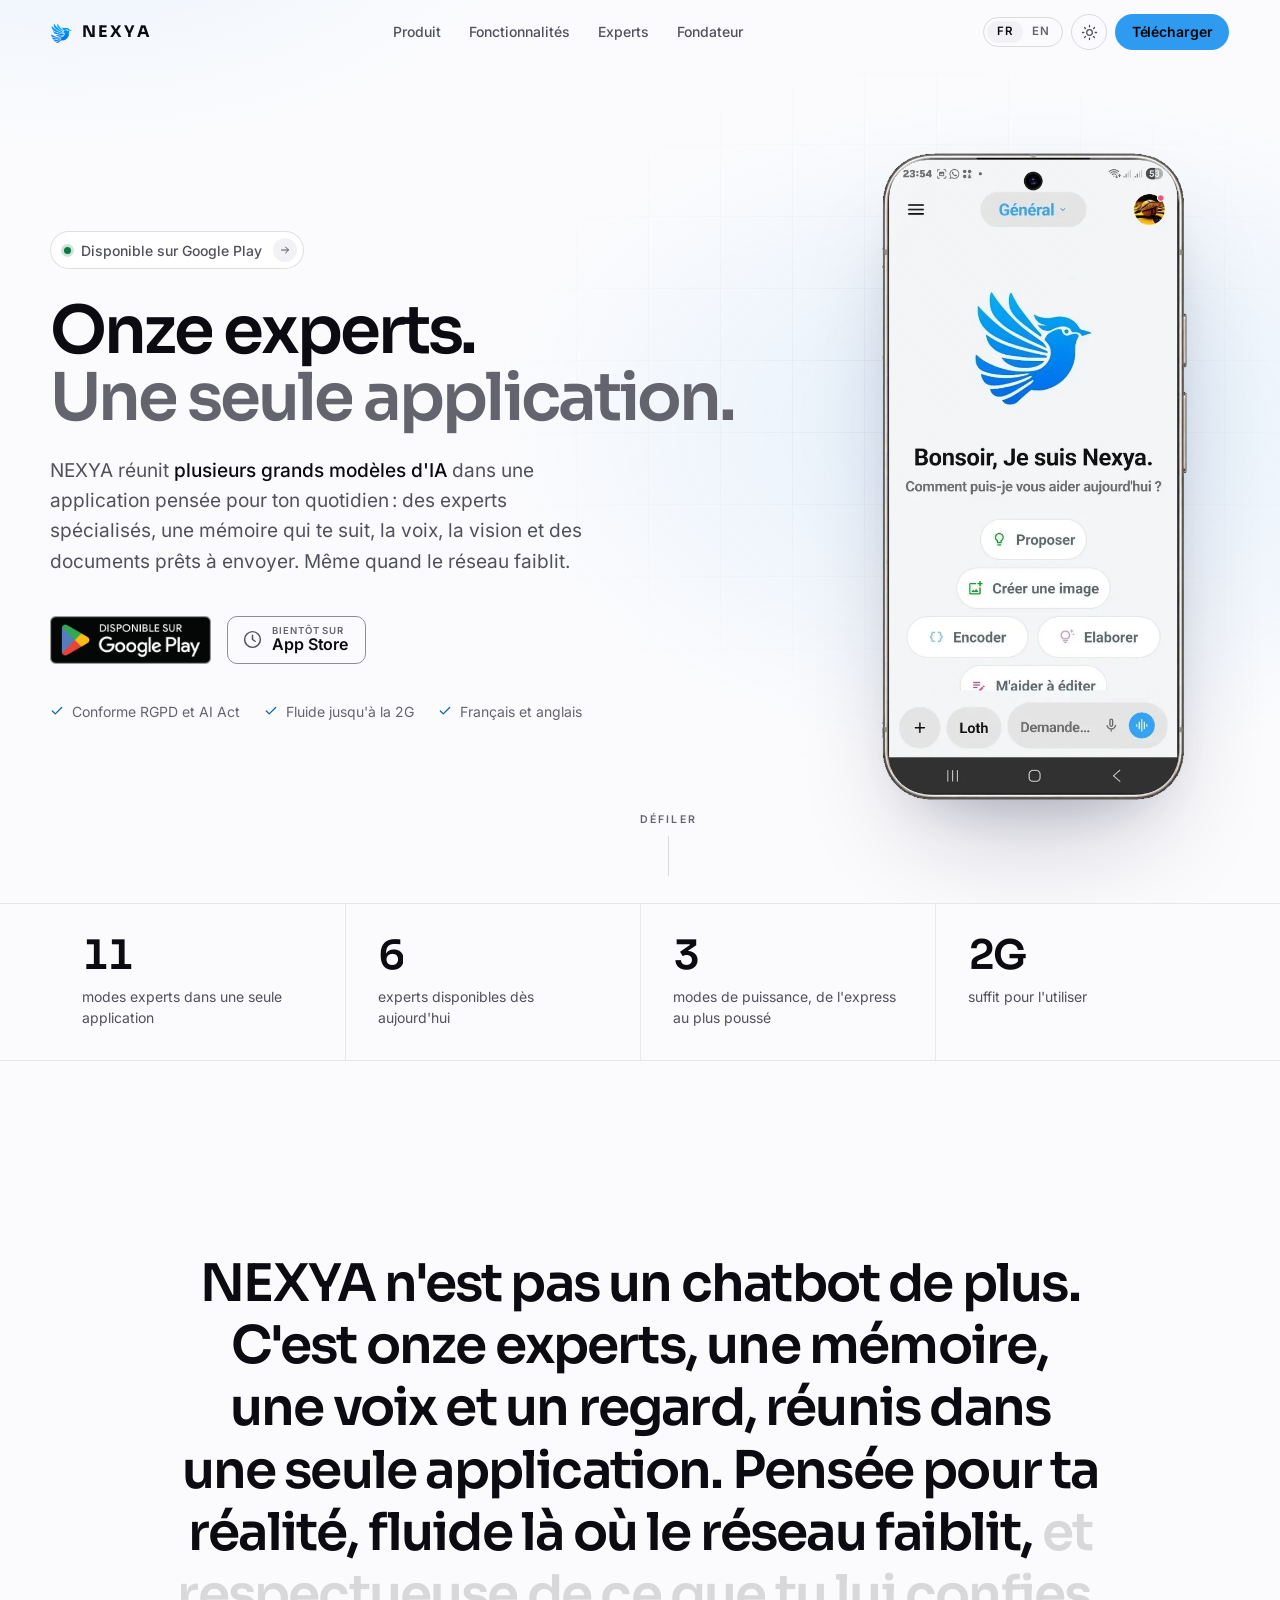
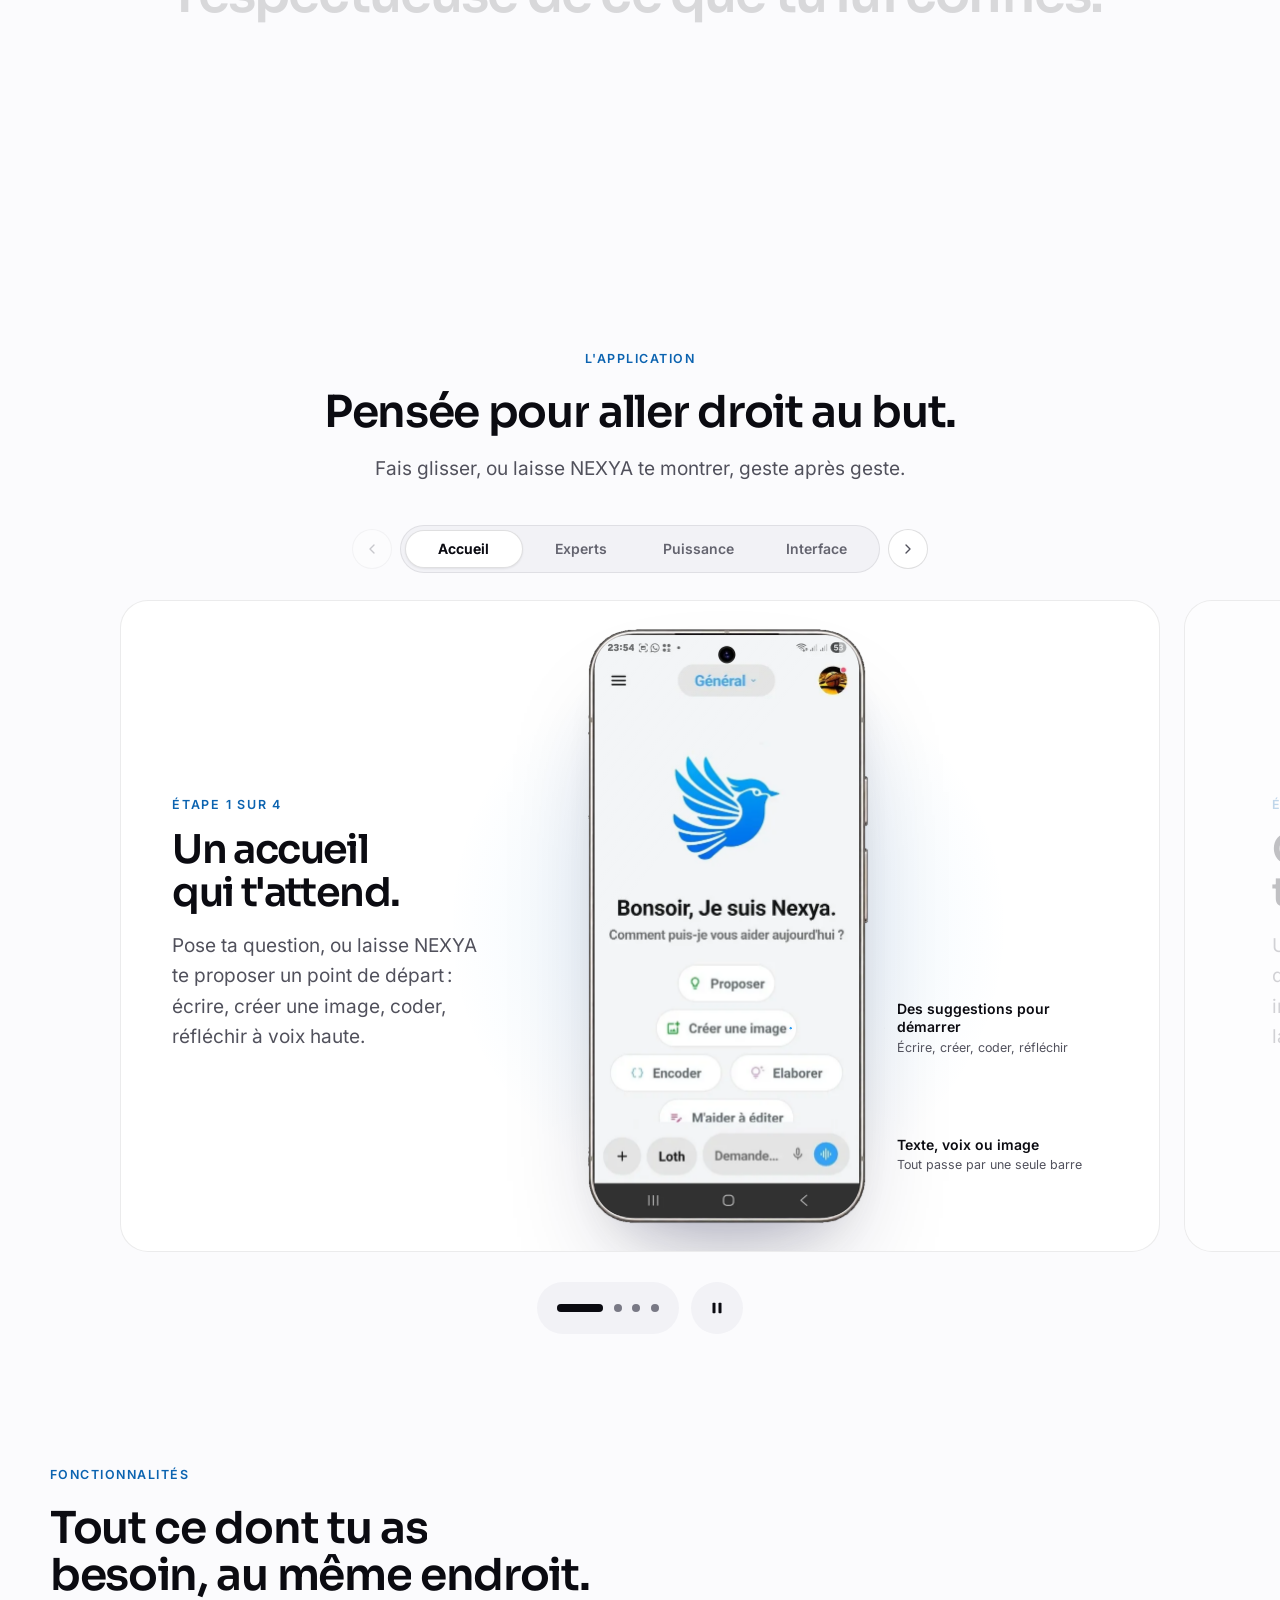
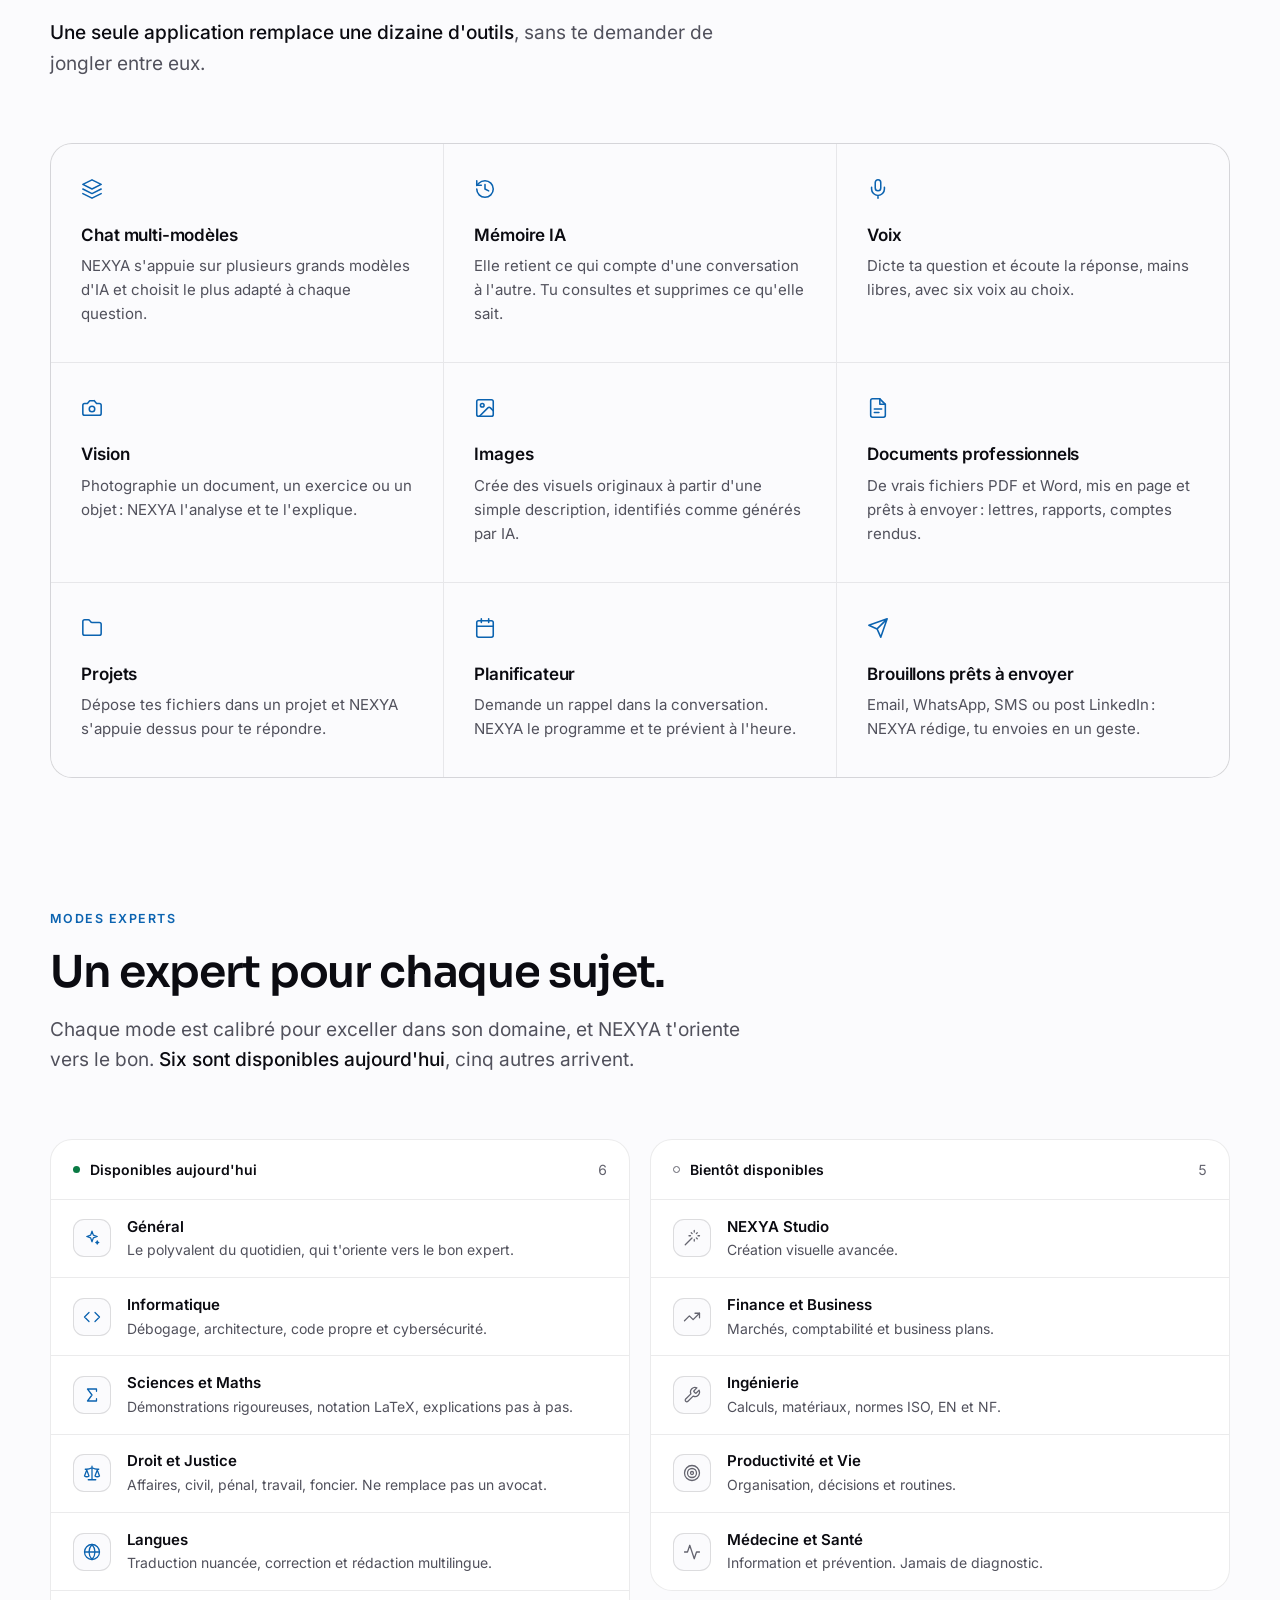
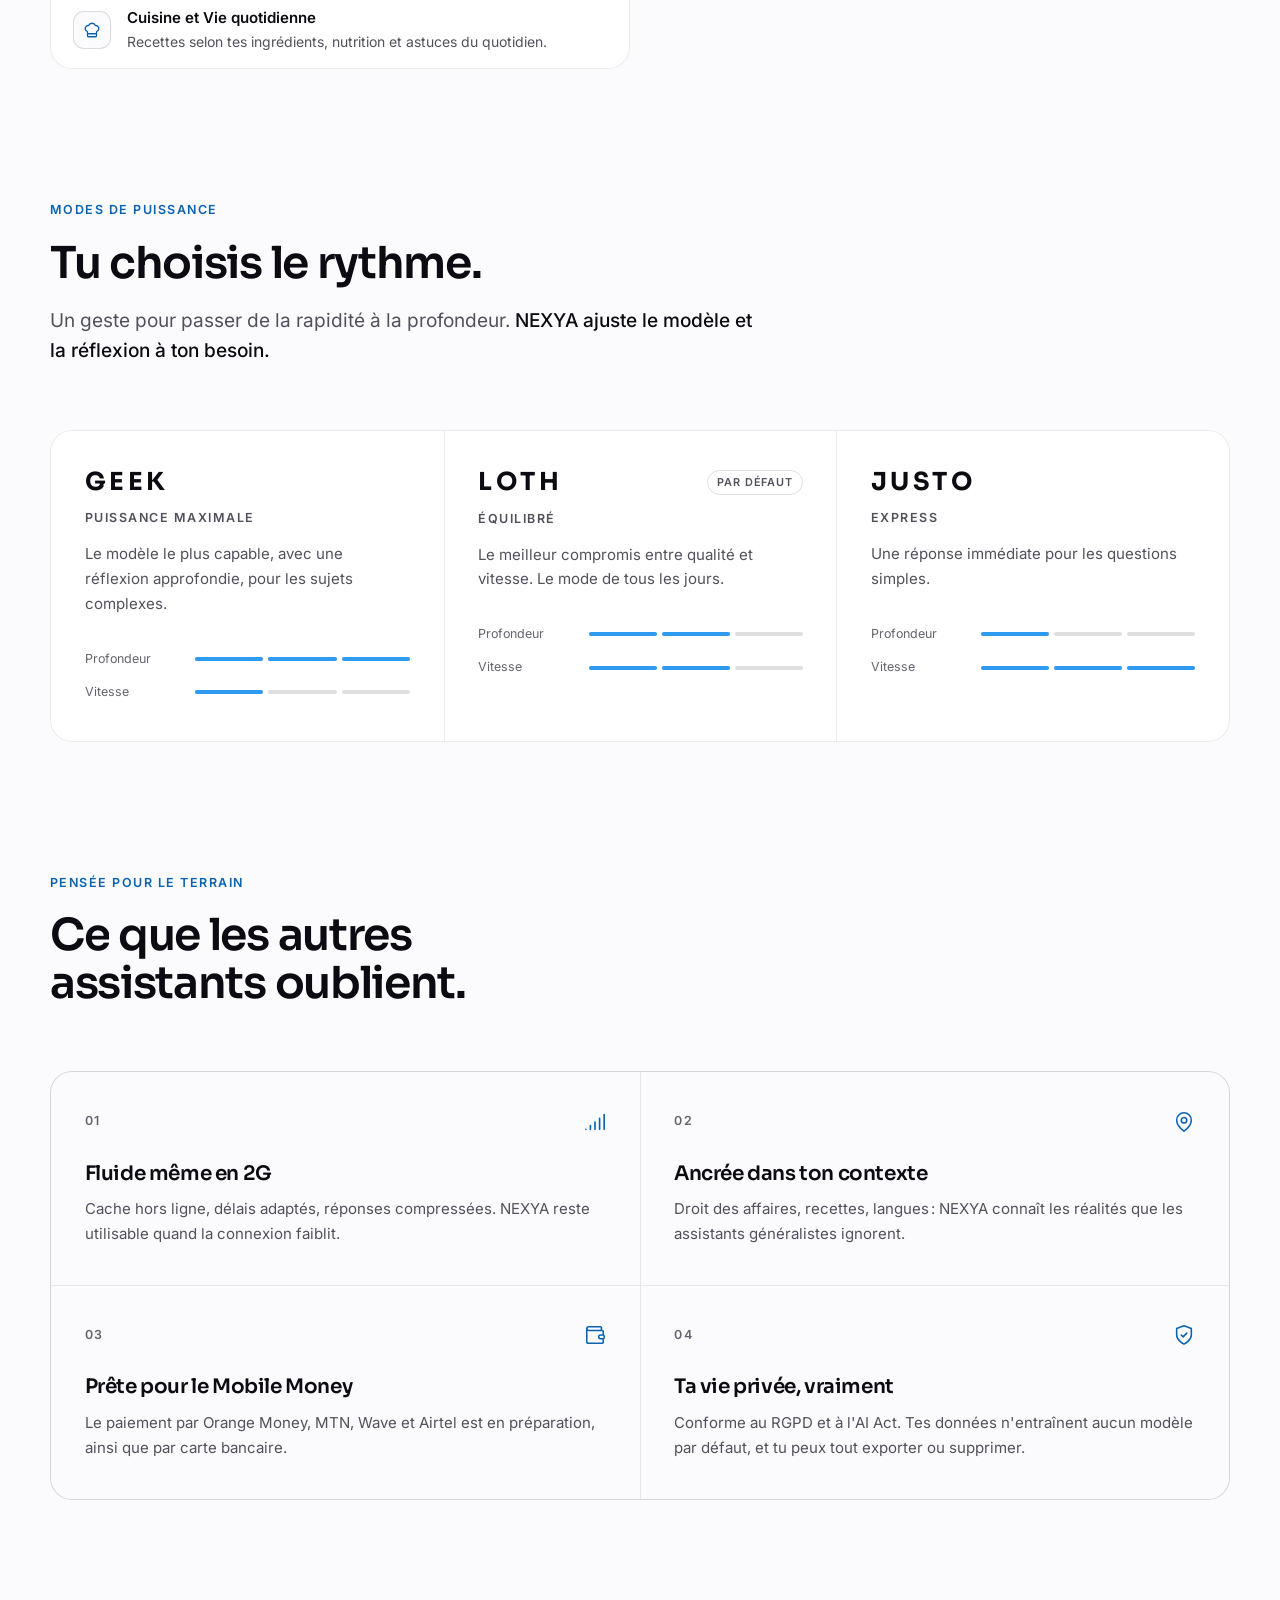
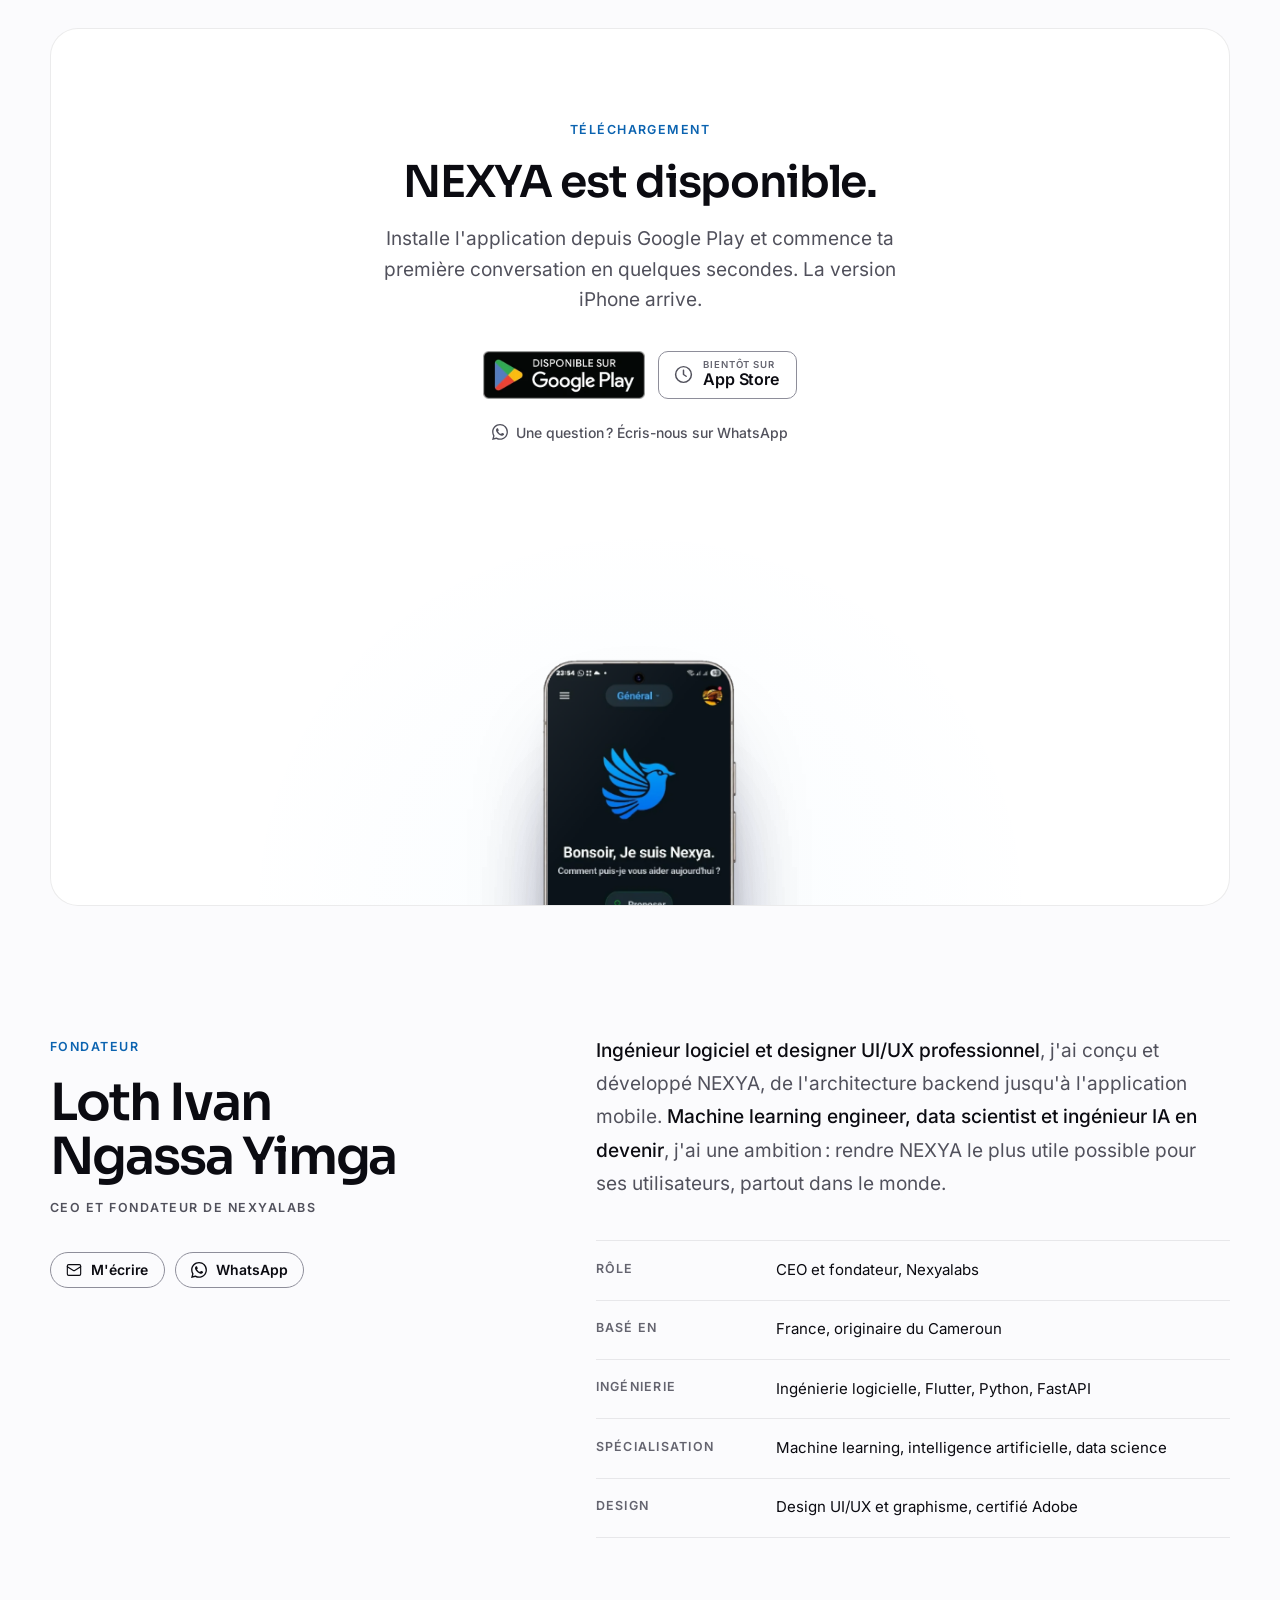
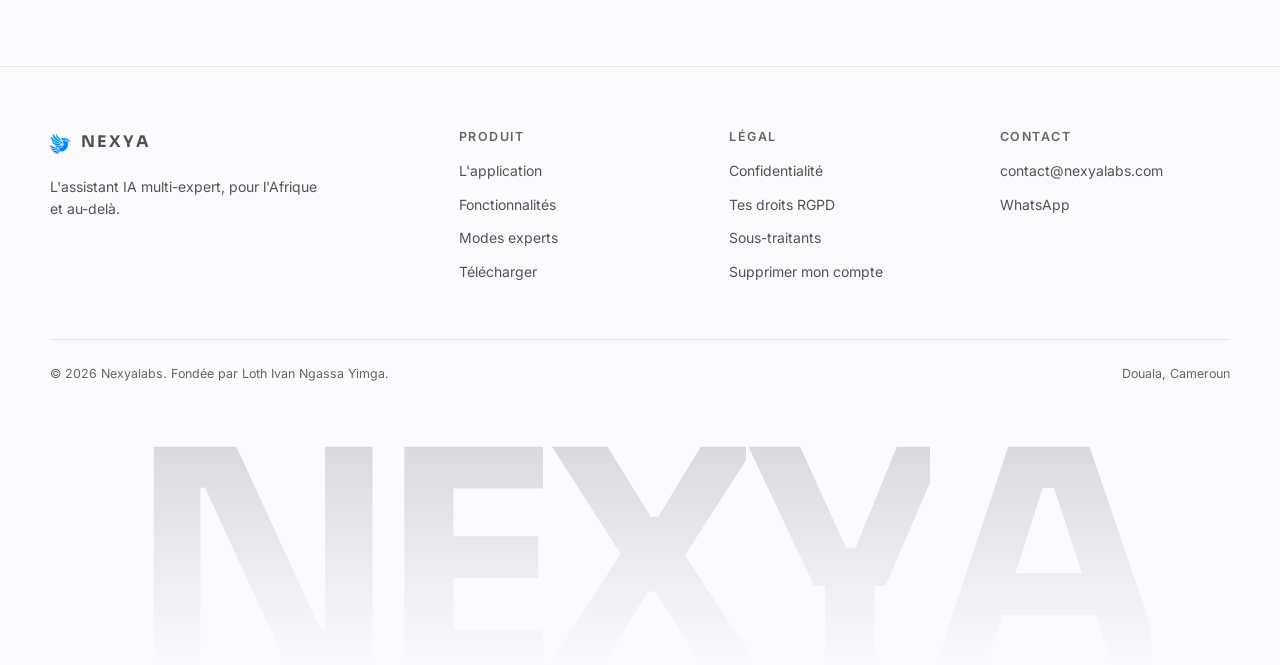
==== commit 978026b2: "Galerie : étape validée vers la carte d'arrivée, grands téléphones en paysage - Au relâchement du do" ====
--- a/index.html
+++ b/index.html
@@ -482,12 +482,17 @@
   .founder{grid-template-columns:1fr}
   .founder__id{position:static}
 }
-@media (max-width:900px) and (max-height:500px) and (orientation:landscape){
+/* Telephone tenu en paysage, y compris les grands modeles de plus de 900 px de large */
+@media (orientation:landscape) and (max-height:500px) and (pointer:coarse),(orientation:landscape) and (max-height:500px) and (max-width:900px){
   .gal__view{--ch:max(240px,calc(100svh - 92px))}
   @supports not (height:1svh){ .gal__view{--ch:max(240px,calc(100vh - 92px))} }
-  .gal__card{grid-template-columns:minmax(0,1fr) minmax(0,1fr);grid-template-rows:minmax(0,1fr);text-align:left}
+  .gal__card{height:var(--ch);grid-template-columns:minmax(0,1fr) minmax(0,1fr);grid-template-rows:minmax(0,1fr);text-align:left}
   .gal__txt{align-self:center;min-height:0;padding:0 8px 0 28px}
-  .gal__stage{align-items:center;padding:12px 0}
+  .gal__step,.gal__desc{display:none}
+  .gal__sub{display:block;margin-top:.3rem;font-size:var(--fs-sm);line-height:1.4;color:var(--text-2)}
+  .gal__stage{align-items:center;justify-content:center;padding:12px 0}
+  .gal__phone{margin-left:0}
+  .gal__glow{left:50%;top:50%}
 }
 @media (max-width:640px){
   .grid9,.why{grid-template-columns:1fr}
@@ -1116,6 +1121,7 @@
   var userPaused=reduce.matches,ended=false,hovering=false,focusIn=false,inView=false,started=false;
   var touched=false,touching=false,wheeling=false,nudging=false,nudged=false,replayNext=false,announce=false;
   var animId=0,animTo=-1,settleT=0,wheelT=0,tipT=0,nudgeT=0,fxTick=false,spent=null,tx=0,ty=0,axis=0,prevDis=null,nextDis=null;
+  var snapT=-1,snapAPI=false,lastS=0,vel=0;
   var SCRIM=.54,START=[0,0,1,2],END=[0,1,2,3];
   var DWELL=[5200,5400,6200,6600];               /* temps passe sur chaque carte en lecture automatique */
   var RING=[[49.4,7.7],[10.4,6.9],[42,76],null];  /* la ou le doigt touchera a l'etape suivante */
@@ -1313,10 +1319,14 @@
       ph.txt.style.opacity=m?(1-.55*a).toFixed(3):'';
     });
     if(active>-1&&Math.abs(p-active)>.02)phones[active].hideNotes();
-    /* l'etape change des que le doigt quitte l'ecran : le geste part pendant que la carte s'aimante */
-    if(started&&r!==active&&!nudging){
-      if(animId){if(r===animTo)activate(r)}
-      else if(!touching&&!wheeling)activate(r);
+    /* l'etape change des que le doigt quitte l'ecran, vers la carte ou l'aimantation va s'arreter :
+       cible annoncee par le navigateur (Chrome), sinon la plus proche si le mouvement y va bien */
+    if(started&&!nudging){
+      if(animId){if(r===animTo&&r!==active)activate(r)}
+      else if(!touching&&!wheeling){
+        var t=snapAPI&&snapT>-1?snapT:((r-p)*vel>=0||Math.abs(p-r)<.1?r:-1);
+        if(t>-1&&t!==active)activate(t);
+      }
     }
   }
   function onScroll(){
@@ -1330,13 +1340,14 @@
     if(k!==active)activate(k);else{announce=false;phones[k].showNotes()}
     sync();
   }
-  track.addEventListener('scroll',onScroll,{passive:true});
+  track.addEventListener('scroll',function(){var x=track.scrollLeft;if(x!==lastS){vel=x-lastS;lastS=x}onScroll()},{passive:true});
+  track.addEventListener('scrollsnapchanging',function(e){var k=cardEls.indexOf(e.snapTargetInline);if(k>-1){snapAPI=true;snapT=k;onScroll()}});
   if('onscrollend' in window)track.addEventListener('scrollend',function(){clearTimeout(settleT);settle()});
 
   /* ----- Defilement programme, doux, sans combattre l'aimantation ----- */
   function cancelAnim(){if(animId){cancelAnimationFrame(animId);animId=0;animTo=-1;nudging=false;replayNext=false;track.classList.remove('is-free')}}
   function scrollAnim(to,dur,done){
-    cancelAnim();
+    cancelAnim();snapT=-1;
     var from=track.scrollLeft,dist=to-from,t0=performance.now();
     if(!moving()||Math.abs(dist)<1){track.scrollLeft=to;if(done)done();return}
     track.classList.add('is-free');
@@ -1362,7 +1373,7 @@
     o=o||{};
     if(k===active&&!o.again){announce=false;return}
     var prev=active,fwd=prev<0||k>prev,m=moving(),ph=phones[k];
-    active=k;started=true;
+    active=k;started=true;snapT=-1;
     if(k<N-1)ended=false;
     tabs.forEach(function(t,i){t.setAttribute('aria-current',String(i===k))});
     dots.forEach(function(d,i){d.setAttribute('aria-current',String(i===k))});
@@ -1465,7 +1476,7 @@
     }
     userPaused=!userPaused;sync();
   });
-  track.addEventListener('touchstart',function(e){var t=e.touches[0];tx=t.clientX;ty=t.clientY;axis=0;touching=true;sync()},{passive:true});
+  track.addEventListener('touchstart',function(e){var t=e.touches[0];tx=t.clientX;ty=t.clientY;axis=0;snapT=-1;vel=0;touching=true;sync()},{passive:true});
   /* l'axe du geste se decide une fois : seul un geste horizontal prend la main sur la galerie */
   track.addEventListener('touchmove',function(e){
     if(axis)return;
@@ -1478,8 +1489,9 @@
   track.addEventListener('touchend',release,{passive:true});
   track.addEventListener('touchcancel',release,{passive:true});
   track.addEventListener('wheel',function(e){
-    if(Math.abs(e.deltaX)<=Math.abs(e.deltaY))return;
-    wheeling=true;clearTimeout(wheelT);wheelT=setTimeout(function(){wheeling=false;onScroll()},200);
+    if(!(Math.abs(e.deltaX)>Math.abs(e.deltaY)||(e.shiftKey&&!e.deltaX&&e.deltaY)))return;
+    if(!wheeling)snapT=-1;
+    wheeling=true;clearTimeout(wheelT);wheelT=setTimeout(function(){wheeling=false},200);
     manual();
   },{passive:true});
   track.addEventListener('keydown',function(e){
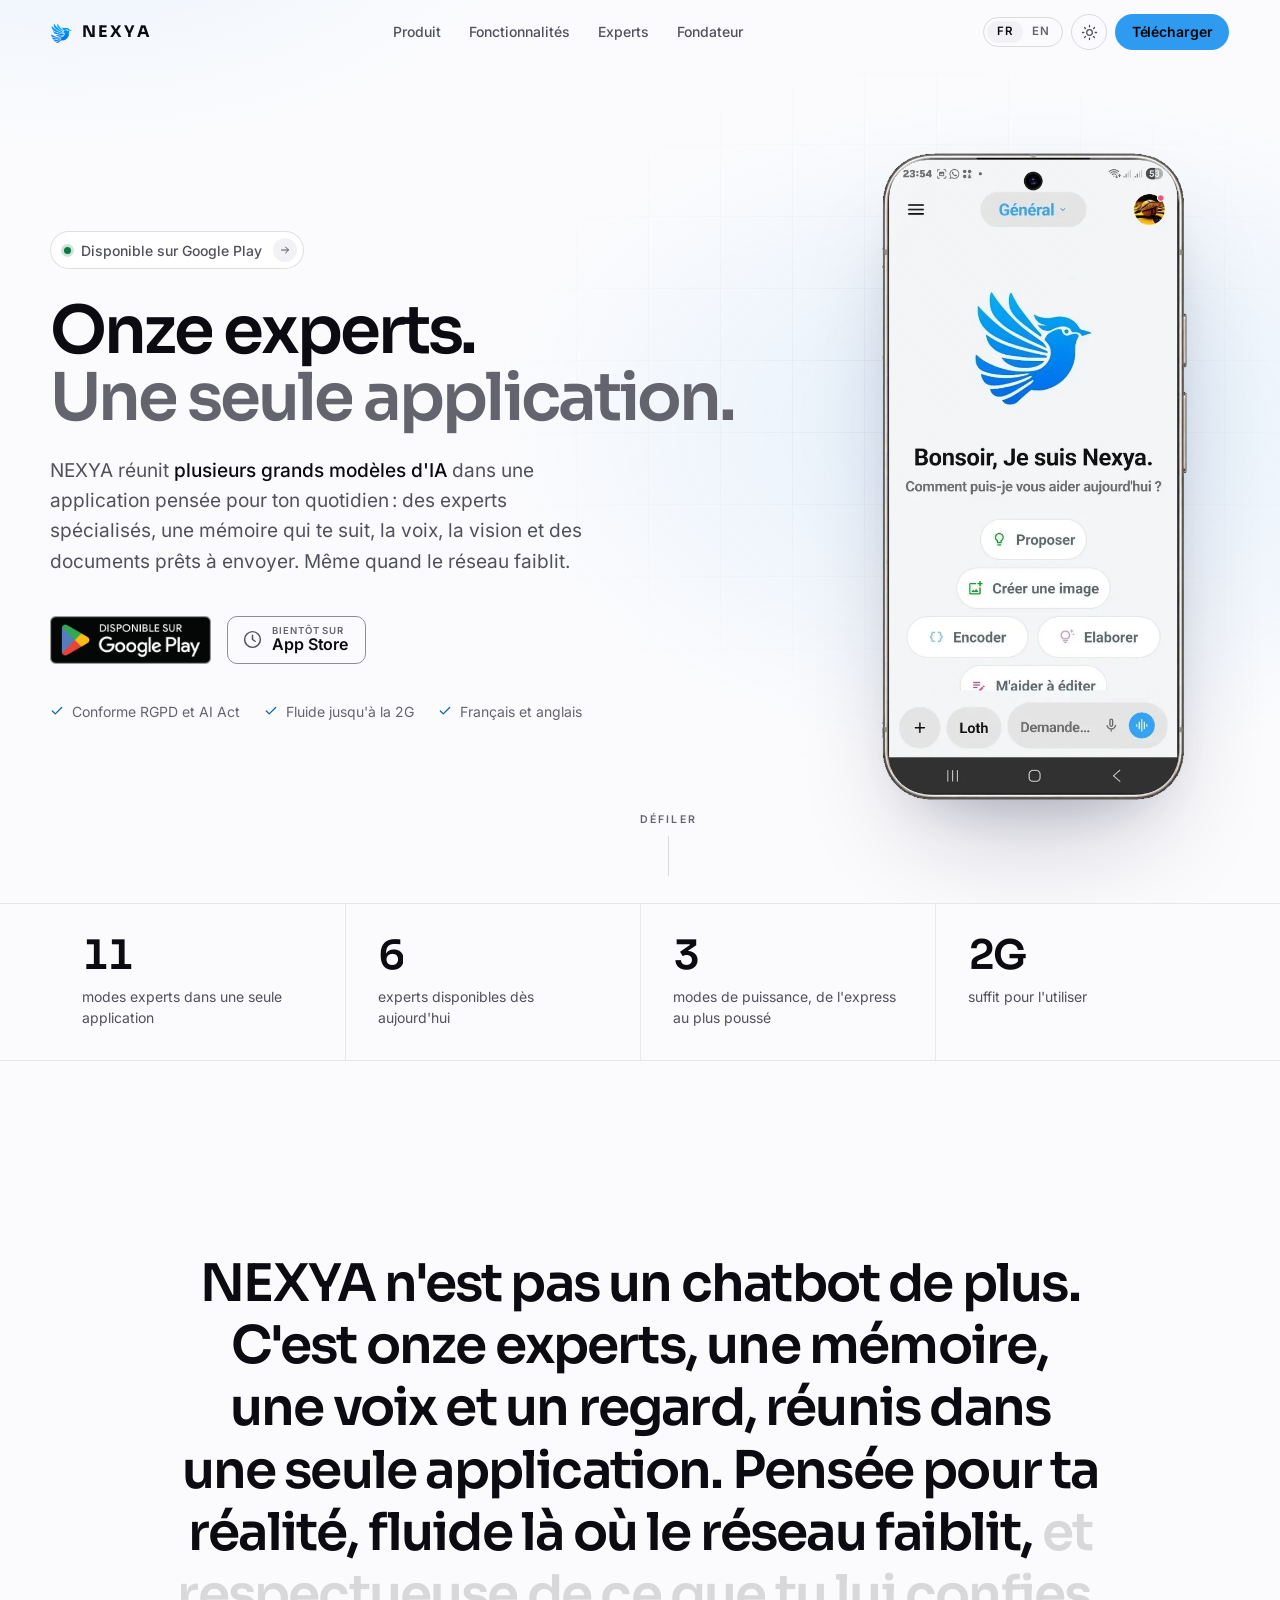
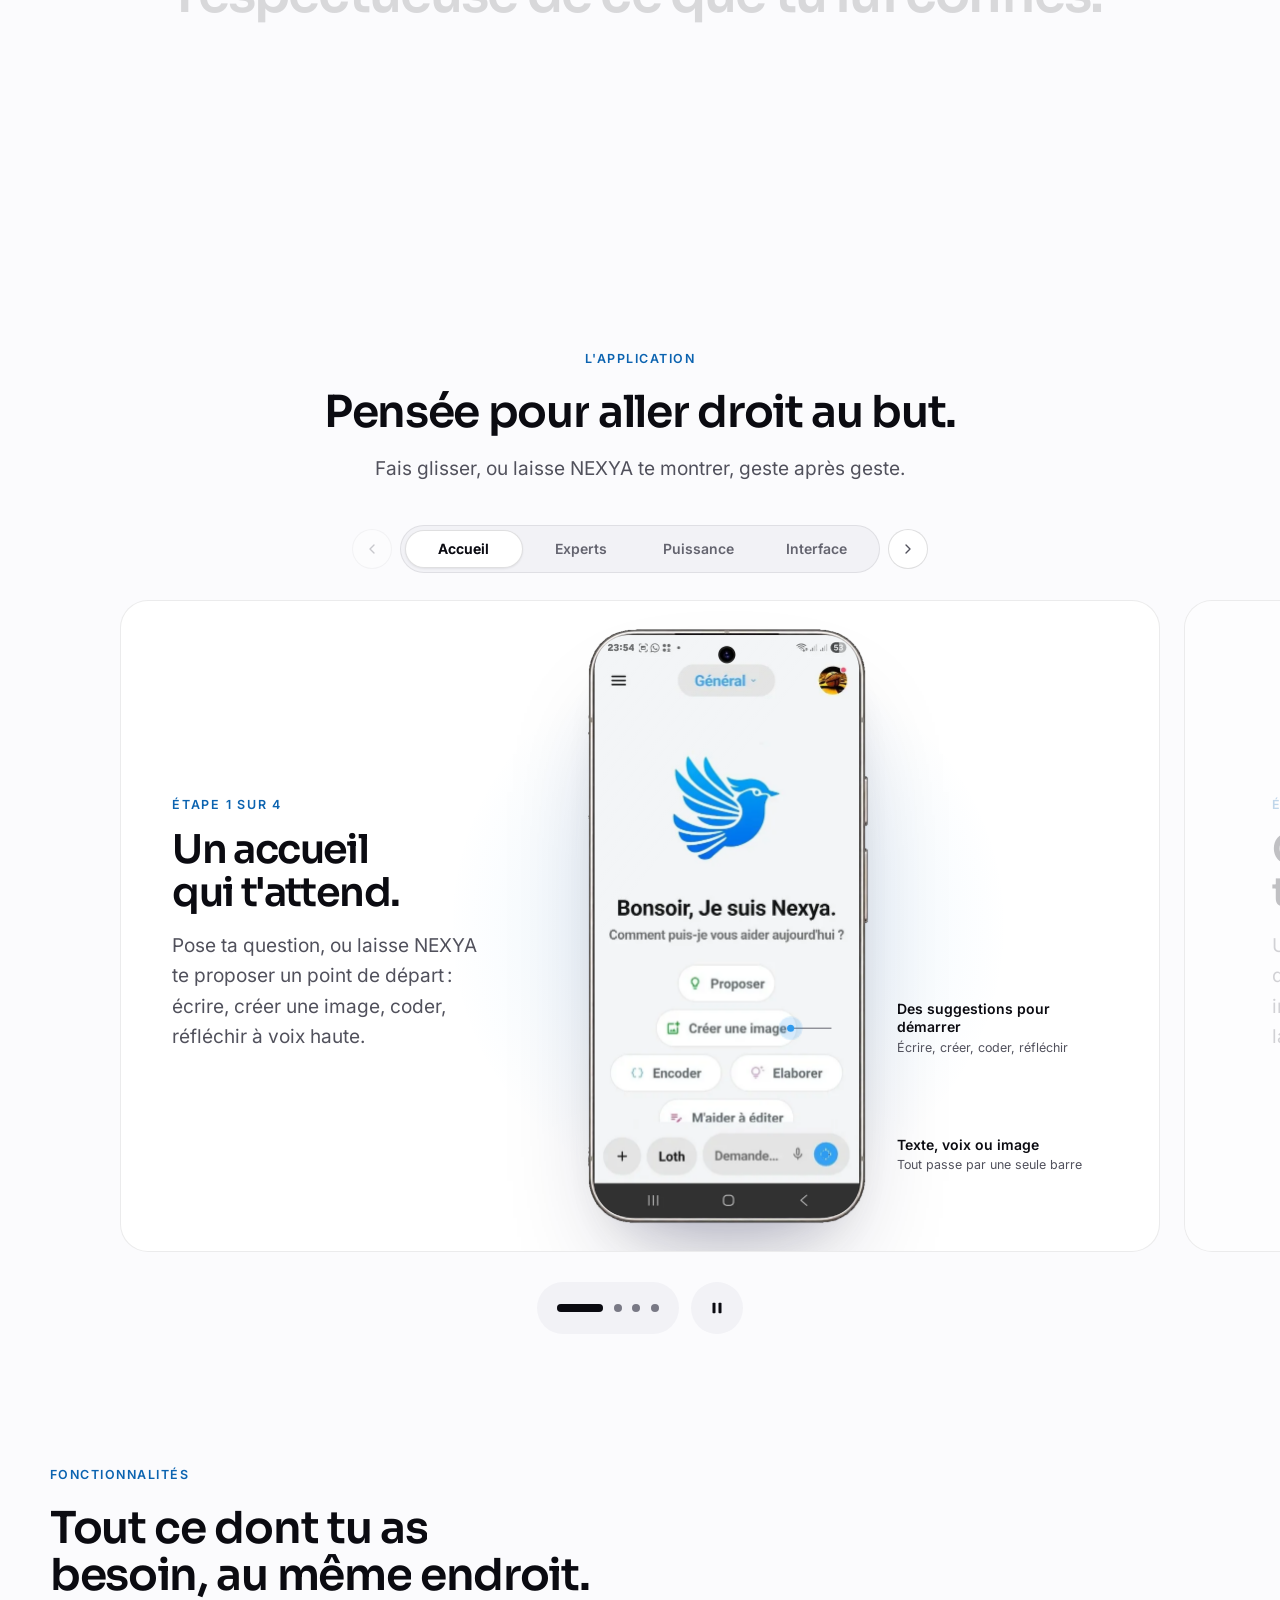
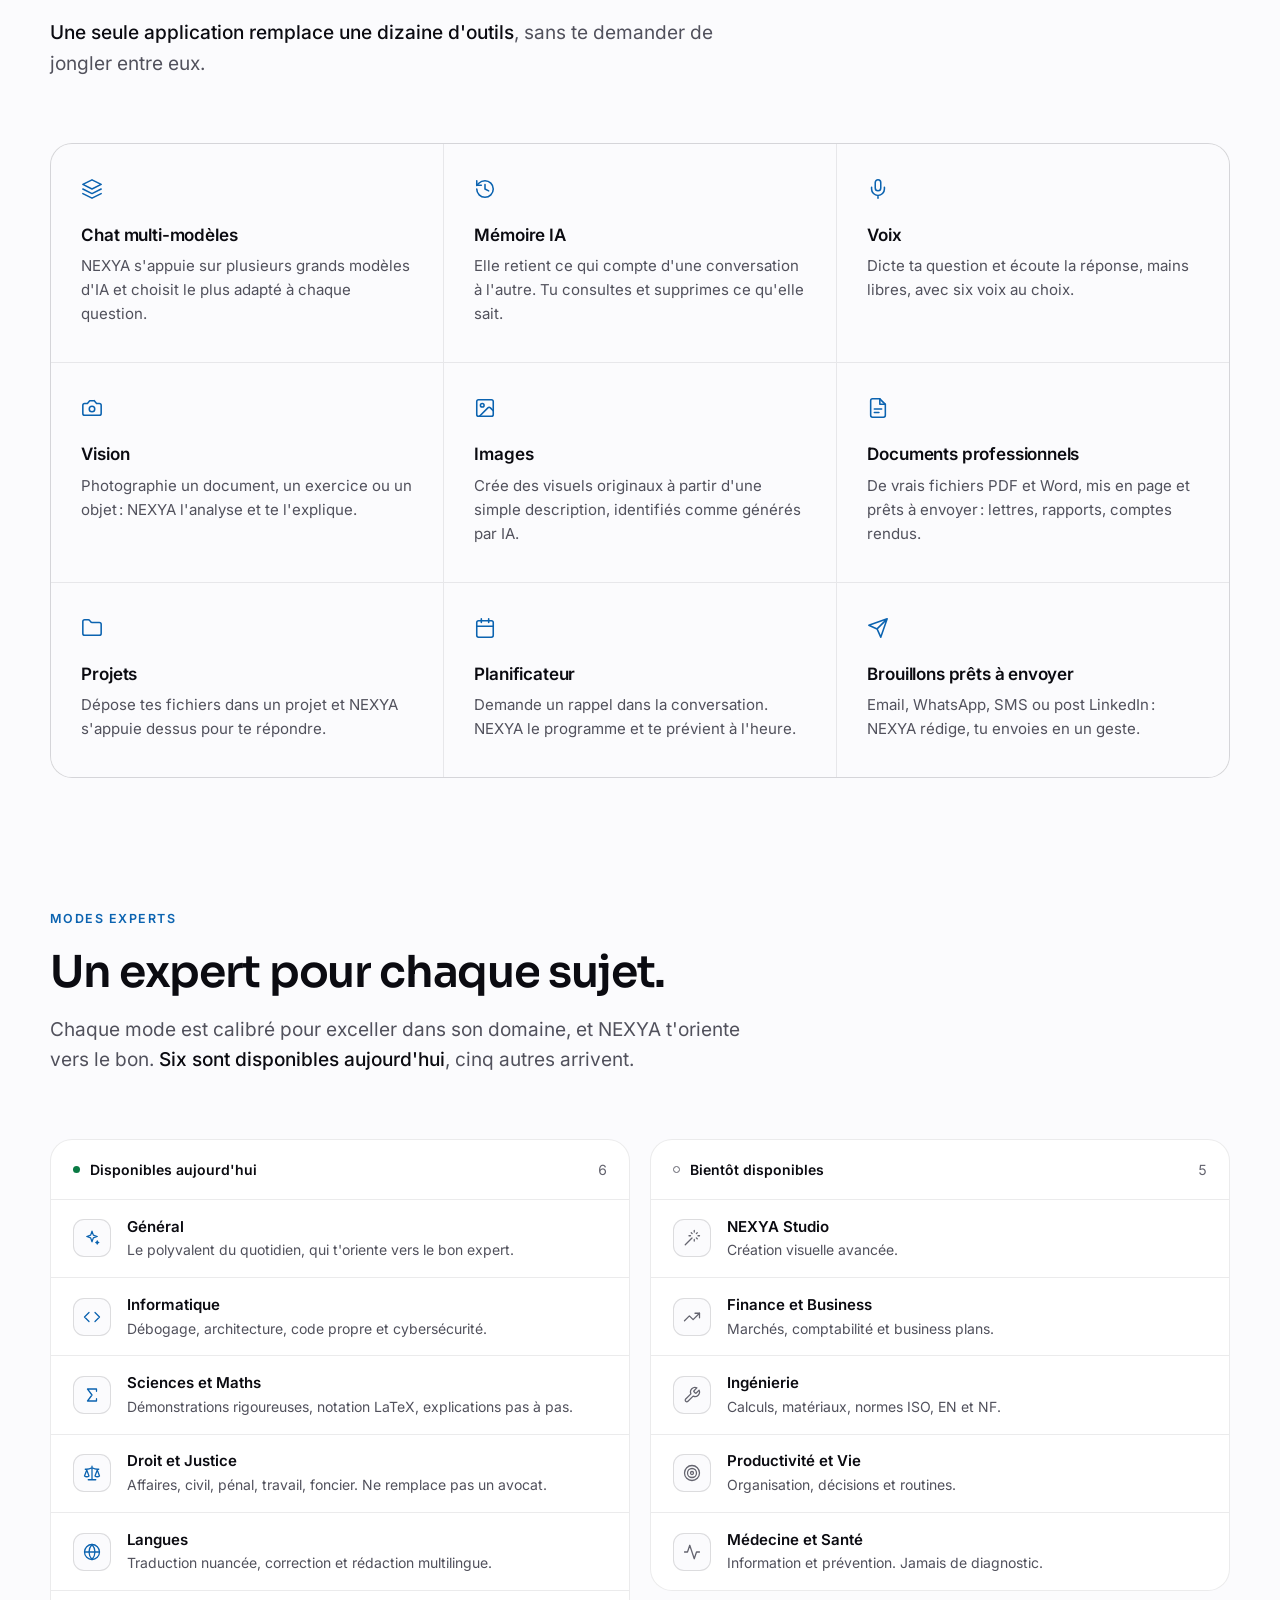
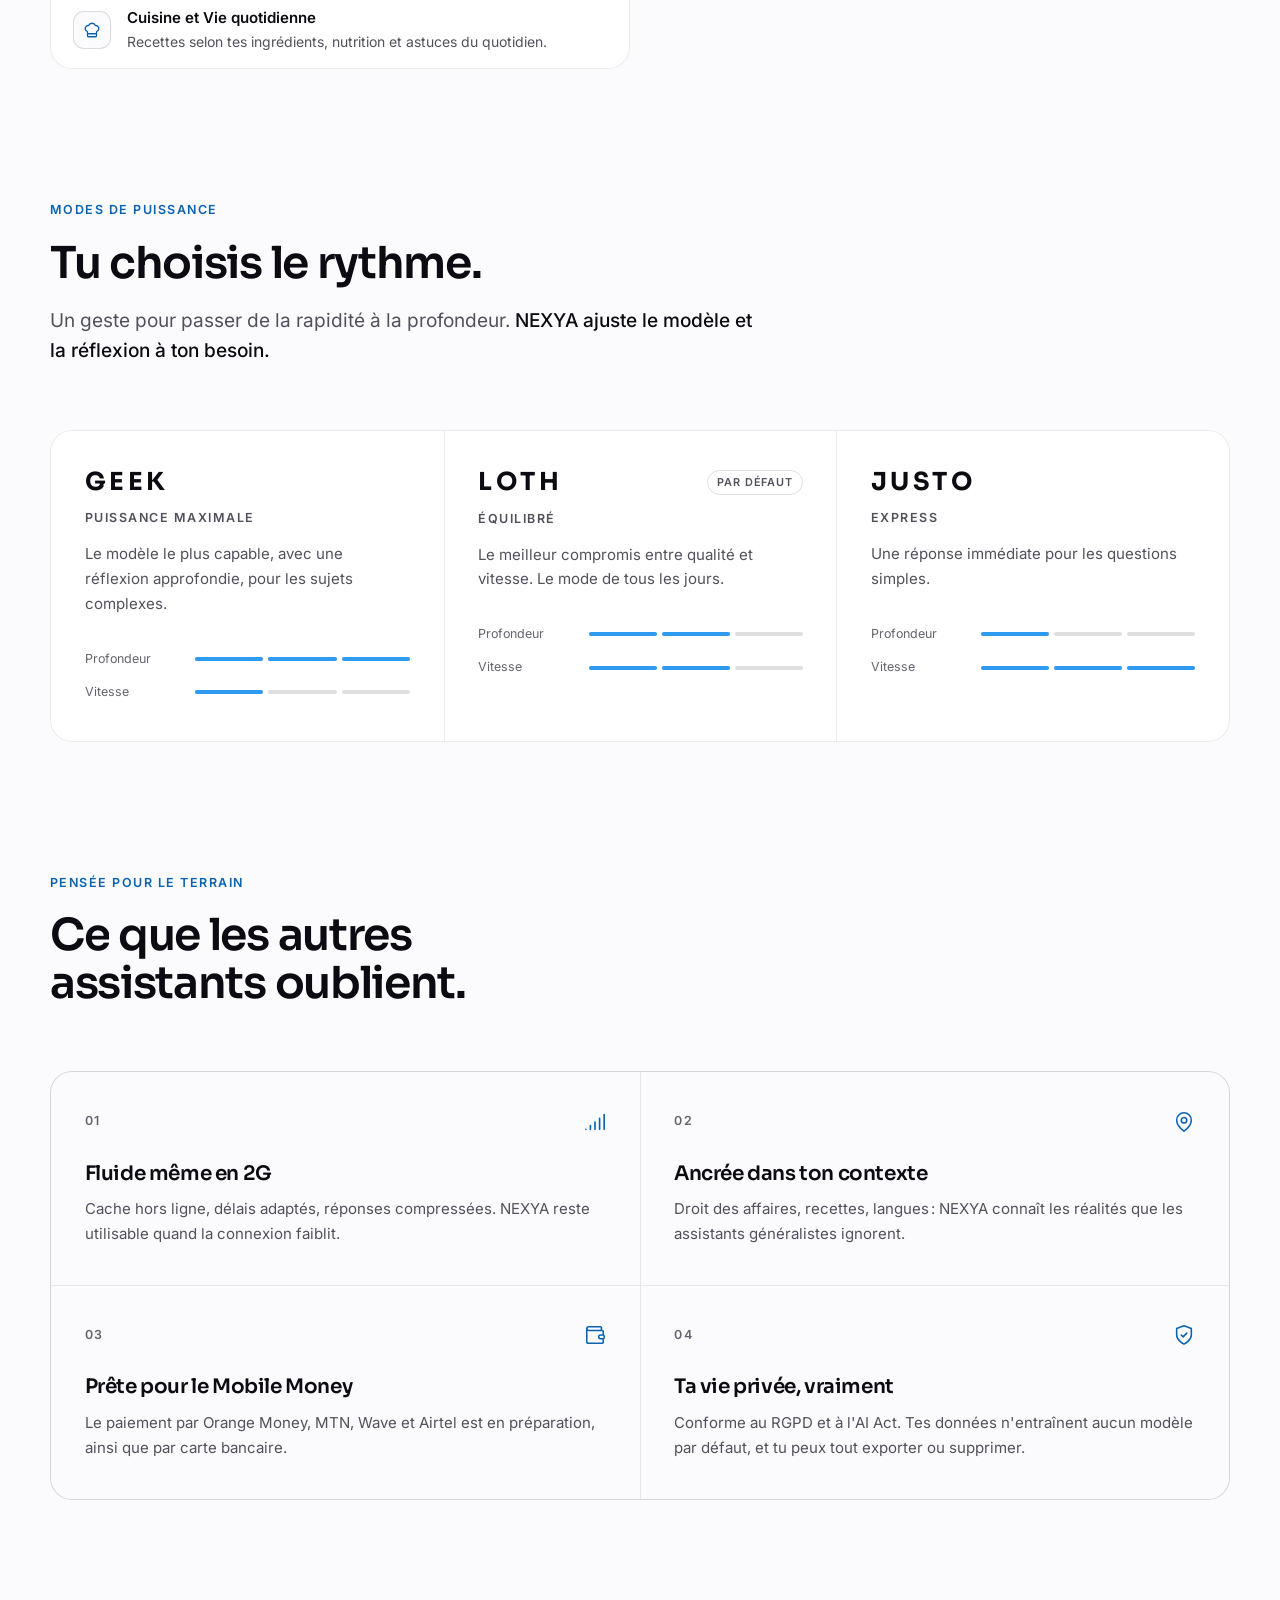
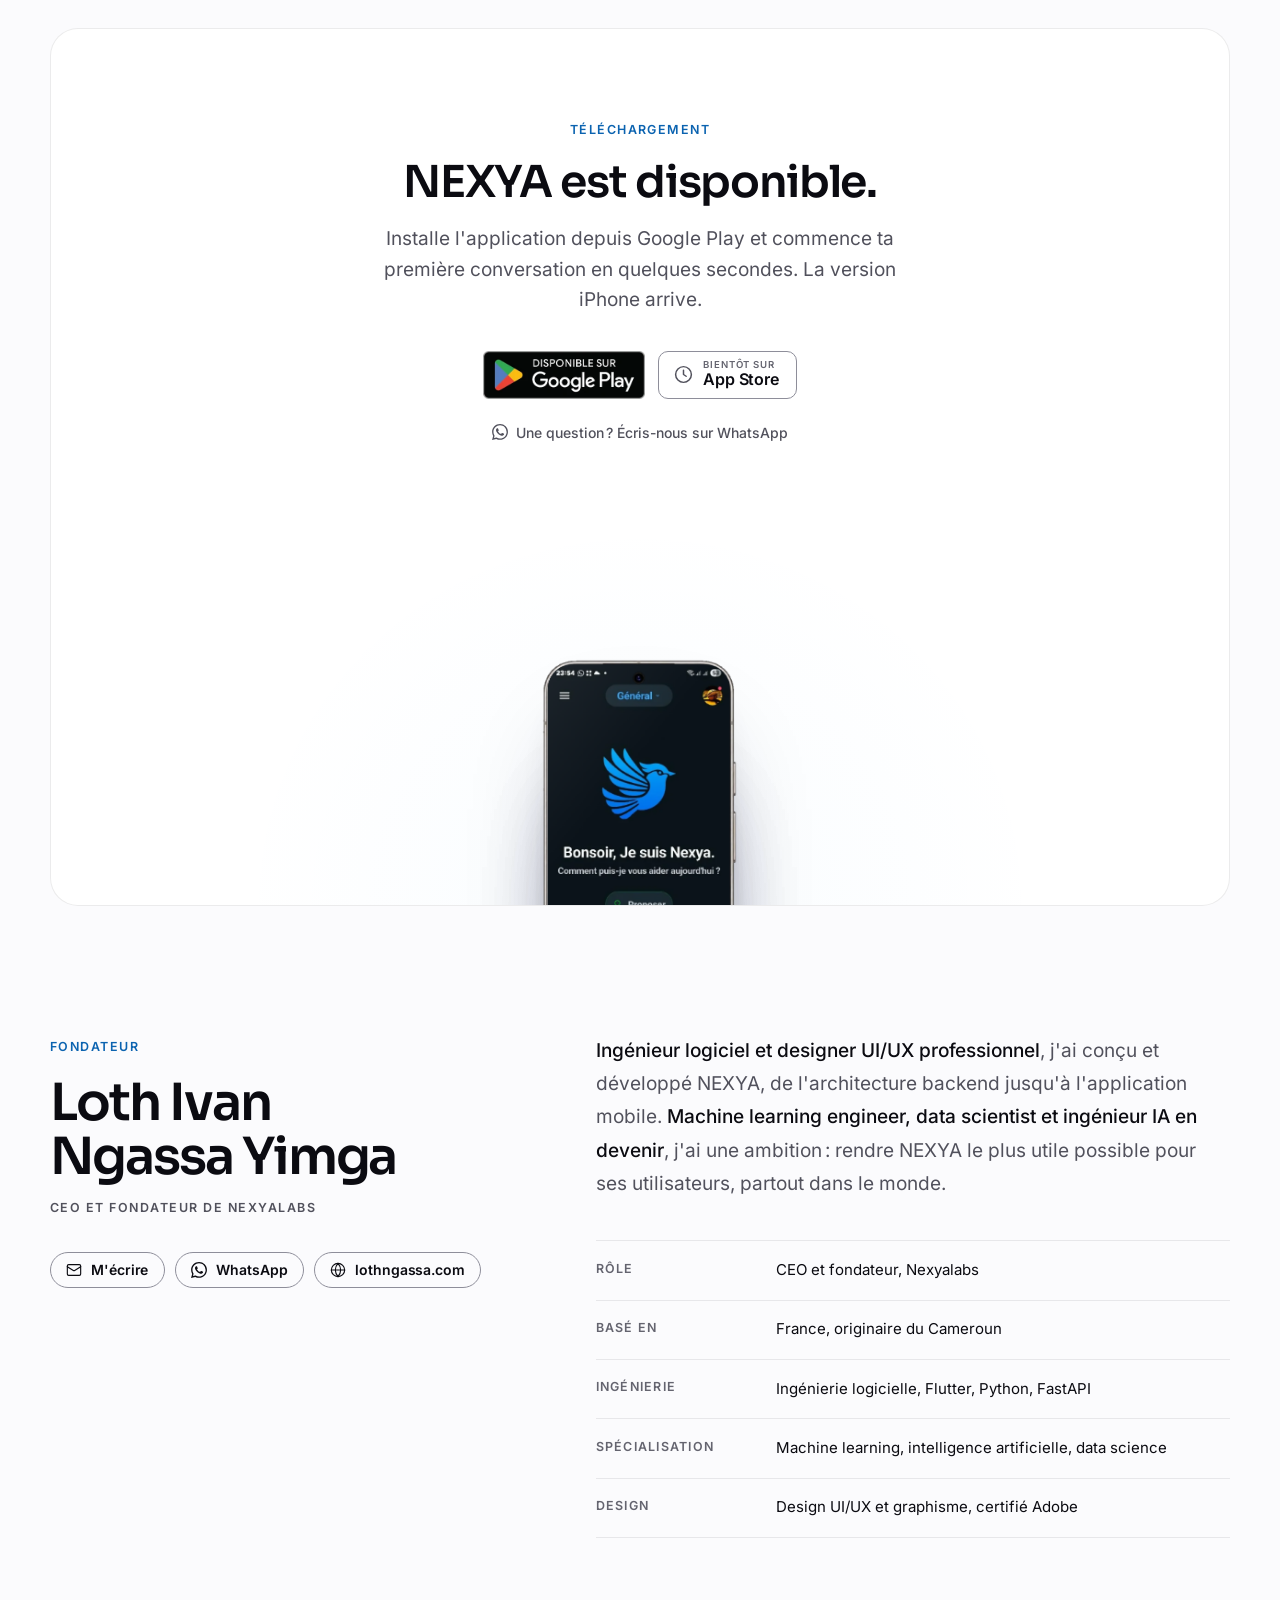
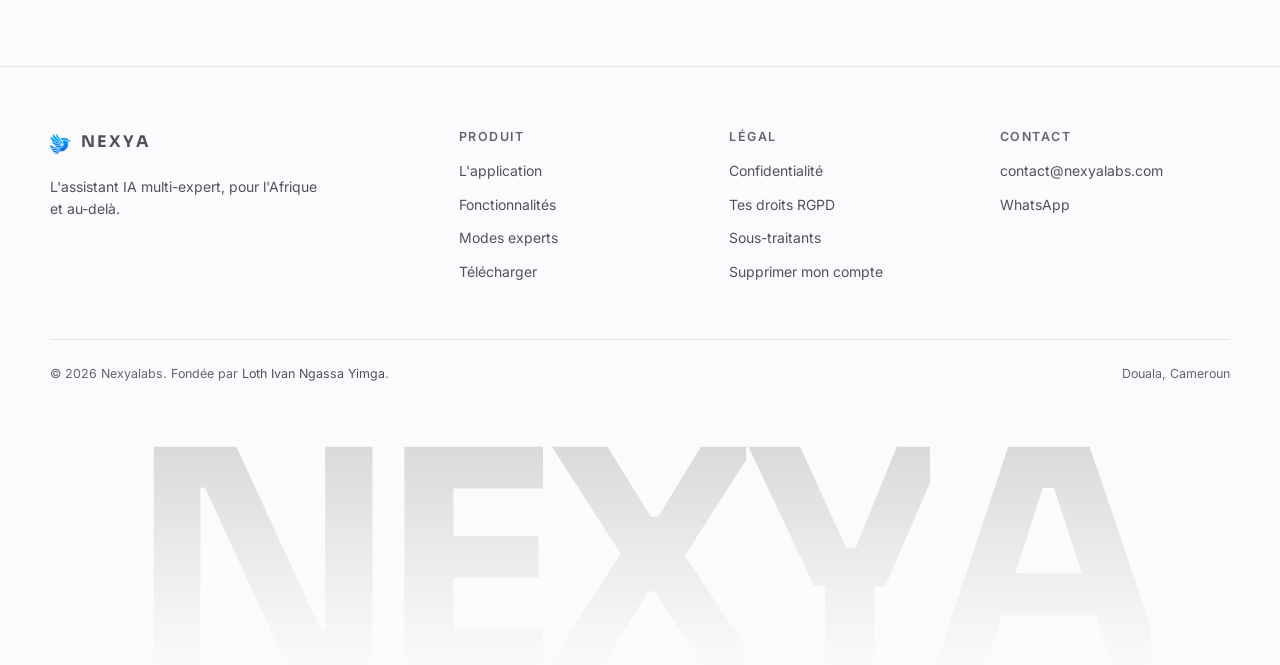
==== commit f0e93346: "Fondateur : lien vers lothngassa.com (fiche, pied de page, données d'identité, llms.txt)" ====
--- a/index.html
+++ b/index.html
@@ -83,8 +83,10 @@
       "name": "Loth Ivan Ngassa Yimga",
       "givenName": "Loth Ivan",
       "familyName": "Ngassa Yimga",
-      "alternateName": ["Loth Ngassa", "Ivan Ngassa", "Loth Ivan Ngassa"],
-      "url": "https://nexyalabs.com/#fondateur",
+      "alternateName": ["Loth Ngassa", "Loth Ngassa Yimga", "Loth Ivan Ngassa", "Ivan Ngassa", "Loth Ivan"],
+      "url": "https://lothngassa.com/",
+      "mainEntityOfPage": "https://lothngassa.com/bio/",
+      "sameAs": ["https://lothngassa.com/", "https://www.linkedin.com/in/loth-ngassa-65b5853b9", "https://github.com/lothngassa"],
       "jobTitle": "CEO et Fondateur de Nexyalabs",
       "description": "Loth Ivan Ngassa Yimga est un ingénieur logiciel camerounais, CEO et fondateur de Nexyalabs et créateur de NEXYA AI, un assistant d'intelligence artificielle mobile multi-expert. Originaire du Cameroun et désormais basé en France, il est ingénieur logiciel et designer UI/UX professionnel certifié Adobe, et se forme pour devenir machine learning engineer, data scientist et ingénieur IA. Son ambition : rendre NEXYA le plus utile possible pour ses utilisateurs, partout dans le monde.",
       "disambiguatingDescription": "Cameroonian software engineer, CEO and founder of Nexyalabs and creator of the NEXYA AI app. Based in France. Software engineer and Adobe-certified professional UI/UX designer, training to become a machine learning engineer, data scientist and AI engineer.",
@@ -914,6 +916,7 @@
       <div class="founder__links" data-reveal style="--d:4">
         <a class="btn btn--ghost btn--sm" href="mailto:contact@nexyalabs.com"><svg aria-hidden="true"><use href="#i-mail"/></svg><span data-en="Write to me">M'écrire</span></a>
         <a class="btn btn--ghost btn--sm" href="https://wa.me/237673158050" rel="noopener"><svg aria-hidden="true"><use href="#i-wa"/></svg>WhatsApp</a>
+        <a class="btn btn--ghost btn--sm" href="https://lothngassa.com/" data-en-href="https://lothngassa.com/en/" rel="me noopener"><svg aria-hidden="true"><use href="#i-globe"/></svg>lothngassa.com</a>
       </div>
     </div>
     <div data-reveal style="--d:2">
@@ -966,7 +969,7 @@
       </div>
     </div>
     <div class="footer__bottom">
-      <p data-en="© 2026 Nexyalabs. Founded by Loth Ivan Ngassa Yimga.">© 2026 Nexyalabs. Fondée par Loth Ivan Ngassa Yimga.</p>
+      <p data-en-html="© 2026 Nexyalabs. Founded by &lt;a href=&quot;https://lothngassa.com/en/&quot; rel=&quot;noopener&quot;&gt;Loth Ivan Ngassa Yimga&lt;/a&gt;.">© 2026 Nexyalabs. Fondée par <a href="https://lothngassa.com/" rel="noopener">Loth Ivan Ngassa Yimga</a>.</p>
       <p data-en="Douala, Cameroon">Douala, Cameroun</p>
     </div>
   </div>
